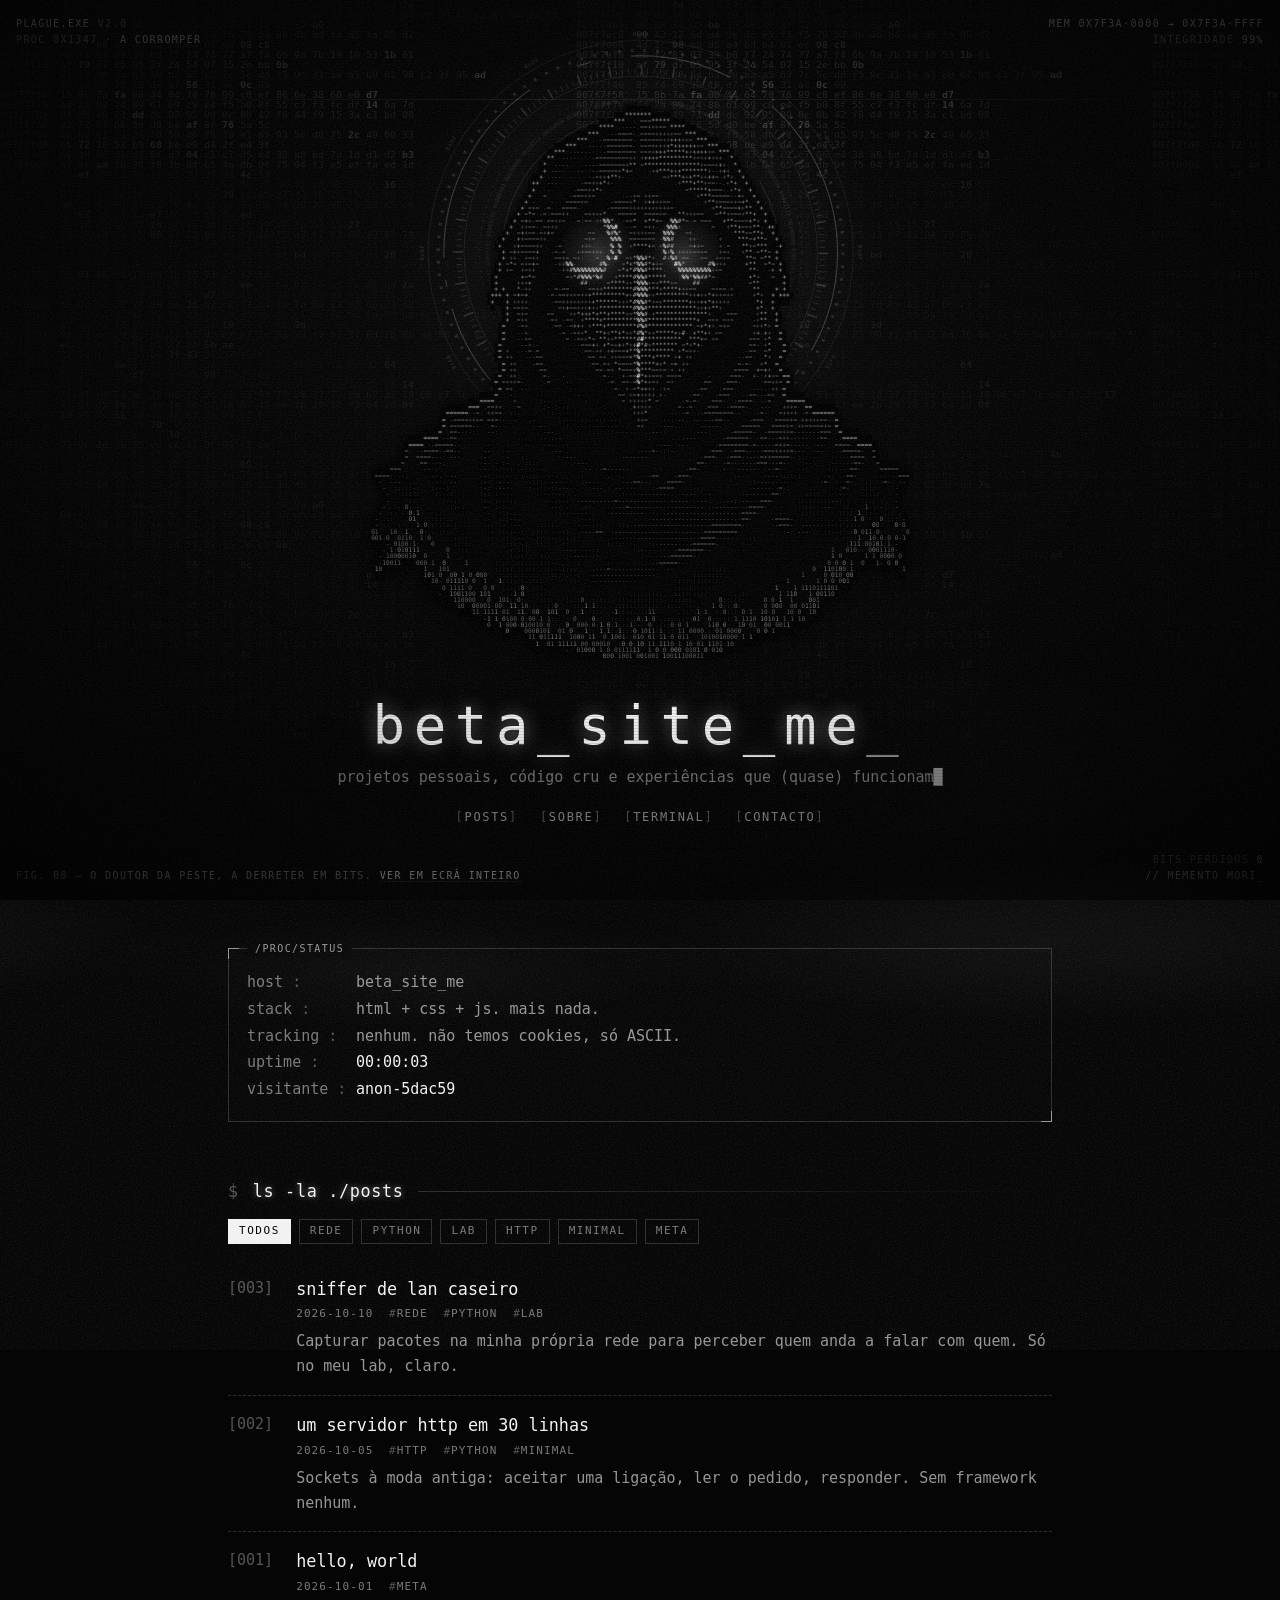
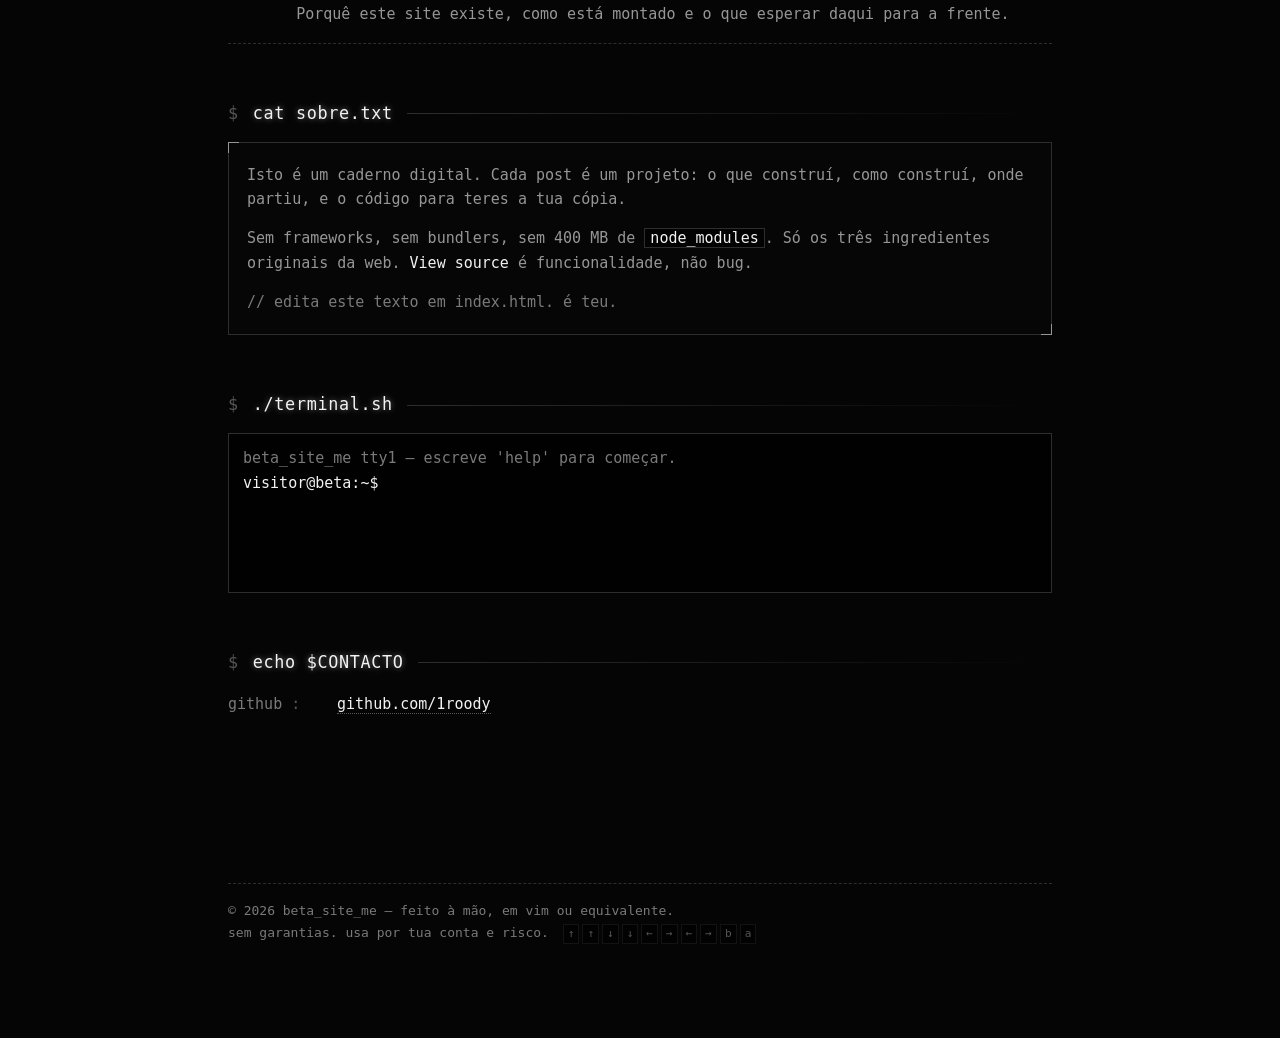
==== index.html @ 878dafca "add: test contents" ====
<!DOCTYPE html>
<html lang="pt">
<head>
  <meta charset="utf-8">
  <meta name="viewport" content="width=device-width, initial-scale=1">
  <title>beta_site_me :: projetos &amp; tramoias</title>
  <meta name="description" content="Blog pessoal de projetos, experiências e código cru.">
  <meta name="color-scheme" content="dark">
  <meta name="theme-color" content="#050505">
  <link rel="stylesheet" href="css/style.css">
</head>
<body>
  <a class="skip" href="#conteudo">saltar para o conteúdo</a>

  <div class="bg" aria-hidden="true">
    <div class="scan"><div class="hex"></div></div>
    <div class="fog"></div>
    <div class="ash">
<!-- plague:cinzas-fundo -->
<i style="--l:95.4vw;--s:8.7px;--o:0.46;--dx:5.7vw;--t:44.0s;--dl:-42.5s">.</i><i style="--l:74.7vw;--s:6.1px;--o:0.34;--dx:11.8vw;--t:29.5s;--dl:-12.6s">˙</i><i style="--l:5.8vw;--s:6.1px;--o:0.50;--dx:5.9vw;--t:35.2s;--dl:-23.5s">˙</i><i style="--l:51.2vw;--s:7.1px;--o:0.38;--dx:9.6vw;--t:30.7s;--dl:-13.2s">0</i><i style="--l:16.8vw;--s:6.2px;--o:0.52;--dx:1.6vw;--t:29.7s;--dl:-10.4s">1</i><i style="--l:0.8vw;--s:6.2px;--o:0.46;--dx:3.9vw;--t:20.1s;--dl:-29.6s">˙</i><i style="--l:77.5vw;--s:7.6px;--o:0.49;--dx:10.8vw;--t:19.7s;--dl:-36.9s">·</i><i style="--l:52.8vw;--s:7.0px;--o:0.21;--dx:-1.7vw;--t:42.8s;--dl:-4.1s">·</i><i style="--l:80.5vw;--s:6.4px;--o:0.40;--dx:6.3vw;--t:31.0s;--dl:-12.9s">.</i><i style="--l:54.6vw;--s:8.0px;--o:0.40;--dx:2.8vw;--t:35.6s;--dl:-31.6s">.</i><i style="--l:43.0vw;--s:5.4px;--o:0.38;--dx:4.6vw;--t:30.1s;--dl:-23.8s">.</i><i style="--l:40.8vw;--s:5.2px;--o:0.53;--dx:11.3vw;--t:36.4s;--dl:-9.8s">0</i><i style="--l:77.1vw;--s:6.1px;--o:0.32;--dx:9.5vw;--t:30.4s;--dl:-6.4s">.</i><i style="--l:44.1vw;--s:7.0px;--o:0.27;--dx:-8.1vw;--t:21.0s;--dl:-40.0s">·</i><i style="--l:65.6vw;--s:8.7px;--o:0.38;--dx:-2.8vw;--t:31.6s;--dl:-4.3s">1</i><i style="--l:79.3vw;--s:6.3px;--o:0.47;--dx:11.2vw;--t:41.3s;--dl:-3.4s">·</i><i style="--l:83.2vw;--s:6.3px;--o:0.34;--dx:-6.3vw;--t:33.1s;--dl:-24.8s">˙</i><i style="--l:81.5vw;--s:7.5px;--o:0.21;--dx:6.0vw;--t:33.0s;--dl:-3.9s">0</i><i style="--l:12.5vw;--s:5.0px;--o:0.40;--dx:-6.6vw;--t:21.5s;--dl:-35.8s">1</i><i style="--l:90.7vw;--s:8.4px;--o:0.42;--dx:9.8vw;--t:44.9s;--dl:-31.2s">0</i><i style="--l:95.9vw;--s:7.7px;--o:0.34;--dx:9.6vw;--t:19.9s;--dl:-39.4s">·</i><i style="--l:80.8vw;--s:8.9px;--o:0.22;--dx:-8.3vw;--t:40.9s;--dl:-30.6s">·</i><i style="--l:24.4vw;--s:8.5px;--o:0.31;--dx:11.8vw;--t:32.6s;--dl:-42.9s">˙</i><i style="--l:34.1vw;--s:7.4px;--o:0.31;--dx:11.7vw;--t:18.0s;--dl:-22.2s">0</i><i style="--l:8.1vw;--s:7.8px;--o:0.34;--dx:10.7vw;--t:39.4s;--dl:-12.9s">·</i><i style="--l:87.3vw;--s:6.8px;--o:0.25;--dx:-10.0vw;--t:40.1s;--dl:-36.4s">·</i><i style="--l:84.5vw;--s:7.9px;--o:0.51;--dx:-1.1vw;--t:28.9s;--dl:-43.0s">.</i><i style="--l:42.4vw;--s:6.9px;--o:0.54;--dx:-9.6vw;--t:33.3s;--dl:-27.4s">0</i><i style="--l:27.3vw;--s:8.7px;--o:0.42;--dx:10.3vw;--t:26.9s;--dl:-12.4s">.</i><i style="--l:47.9vw;--s:6.7px;--o:0.40;--dx:7.1vw;--t:38.7s;--dl:-9.6s">·</i><i style="--l:10.1vw;--s:8.7px;--o:0.18;--dx:-0.2vw;--t:44.5s;--dl:-41.3s">1</i><i style="--l:35.6vw;--s:6.4px;--o:0.25;--dx:2.9vw;--t:32.1s;--dl:-22.4s">·</i><i style="--l:58.6vw;--s:5.6px;--o:0.29;--dx:-9.7vw;--t:21.3s;--dl:-32.0s">·</i><i style="--l:100.0vw;--s:7.3px;--o:0.16;--dx:-8.3vw;--t:34.0s;--dl:-8.1s">.</i><i style="--l:39.6vw;--s:7.8px;--o:0.25;--dx:-3.1vw;--t:43.2s;--dl:-20.9s">·</i><i style="--l:9.0vw;--s:6.2px;--o:0.25;--dx:-3.0vw;--t:36.3s;--dl:-41.5s">·</i><i style="--l:85.6vw;--s:6.2px;--o:0.22;--dx:0.4vw;--t:35.4s;--dl:-38.4s">·</i><i style="--l:79.4vw;--s:5.4px;--o:0.33;--dx:1.6vw;--t:26.0s;--dl:-21.8s">.</i><i style="--l:20.4vw;--s:6.5px;--o:0.32;--dx:-6.1vw;--t:41.8s;--dl:-22.9s">1</i><i style="--l:82.5vw;--s:6.3px;--o:0.41;--dx:-10.7vw;--t:30.4s;--dl:-28.1s">1</i><i style="--l:82.0vw;--s:8.2px;--o:0.39;--dx:-10.4vw;--t:22.5s;--dl:-11.2s">.</i><i style="--l:35.2vw;--s:6.4px;--o:0.38;--dx:7.2vw;--t:35.3s;--dl:-40.4s">.</i><i style="--l:20.9vw;--s:5.9px;--o:0.16;--dx:-8.3vw;--t:44.2s;--dl:-9.5s">˙</i><i style="--l:38.6vw;--s:7.8px;--o:0.54;--dx:-7.2vw;--t:19.6s;--dl:-44.2s">0</i><i style="--l:13.3vw;--s:5.9px;--o:0.28;--dx:11.1vw;--t:33.8s;--dl:-39.8s">0</i><i style="--l:82.9vw;--s:7.8px;--o:0.32;--dx:-6.3vw;--t:27.8s;--dl:-44.3s">·</i><i style="--l:84.2vw;--s:5.6px;--o:0.33;--dx:7.0vw;--t:38.5s;--dl:-7.4s">.</i><i style="--l:83.0vw;--s:6.7px;--o:0.53;--dx:-10.8vw;--t:33.8s;--dl:-10.9s">1</i><i style="--l:74.6vw;--s:7.7px;--o:0.25;--dx:0.4vw;--t:39.2s;--dl:-9.5s">1</i><i style="--l:1.2vw;--s:5.1px;--o:0.38;--dx:11.8vw;--t:36.5s;--dl:-4.8s">·</i><i style="--l:55.3vw;--s:7.3px;--o:0.25;--dx:1.1vw;--t:19.2s;--dl:-20.8s">·</i><i style="--l:78.6vw;--s:8.2px;--o:0.46;--dx:9.0vw;--t:43.3s;--dl:-42.8s">.</i><i style="--l:53.9vw;--s:6.7px;--o:0.54;--dx:-7.0vw;--t:44.3s;--dl:-43.3s">1</i><i style="--l:21.6vw;--s:8.0px;--o:0.19;--dx:-4.3vw;--t:41.0s;--dl:-42.7s">.</i><i style="--l:46.3vw;--s:7.2px;--o:0.26;--dx:3.4vw;--t:22.0s;--dl:-26.4s">.</i><i style="--l:80.1vw;--s:8.2px;--o:0.30;--dx:7.9vw;--t:33.9s;--dl:-43.4s">1</i><i style="--l:20.7vw;--s:6.9px;--o:0.45;--dx:7.8vw;--t:41.9s;--dl:-14.3s">·</i><i style="--l:37.1vw;--s:7.7px;--o:0.20;--dx:-7.2vw;--t:35.5s;--dl:-33.4s">˙</i><i style="--l:97.6vw;--s:7.6px;--o:0.47;--dx:3.0vw;--t:21.7s;--dl:-23.5s">.</i><i style="--l:18.2vw;--s:6.5px;--o:0.51;--dx:2.5vw;--t:31.5s;--dl:-4.1s">·</i><i style="--l:69.3vw;--s:7.7px;--o:0.17;--dx:2.1vw;--t:35.9s;--dl:-42.6s">·</i><i style="--l:97.0vw;--s:6.1px;--o:0.54;--dx:6.9vw;--t:32.6s;--dl:-26.7s">.</i><i style="--l:61.0vw;--s:8.2px;--o:0.40;--dx:-3.5vw;--t:31.7s;--dl:-32.9s">.</i><i style="--l:86.5vw;--s:8.3px;--o:0.38;--dx:1.5vw;--t:31.2s;--dl:-35.6s">1</i><i style="--l:22.8vw;--s:7.5px;--o:0.27;--dx:-2.8vw;--t:38.1s;--dl:-17.5s">·</i><i style="--l:67.4vw;--s:6.2px;--o:0.18;--dx:-1.5vw;--t:38.9s;--dl:-10.2s">0</i><i style="--l:47.8vw;--s:5.4px;--o:0.52;--dx:-10.5vw;--t:36.4s;--dl:-32.4s">·</i><i style="--l:31.8vw;--s:5.0px;--o:0.25;--dx:4.6vw;--t:25.3s;--dl:-4.0s">·</i><i style="--l:74.5vw;--s:5.0px;--o:0.36;--dx:2.6vw;--t:28.9s;--dl:-1.8s">˙</i><i style="--l:11.9vw;--s:5.4px;--o:0.19;--dx:-10.9vw;--t:37.6s;--dl:-26.6s">·</i><i style="--l:4.5vw;--s:5.6px;--o:0.42;--dx:-3.8vw;--t:24.9s;--dl:-11.5s">.</i><i style="--l:83.9vw;--s:8.9px;--o:0.39;--dx:-1.0vw;--t:33.6s;--dl:-28.6s">˙</i><i style="--l:26.9vw;--s:6.0px;--o:0.26;--dx:1.7vw;--t:32.8s;--dl:-27.7s">.</i><i style="--l:0.9vw;--s:5.6px;--o:0.26;--dx:0.2vw;--t:32.4s;--dl:-1.2s">.</i><i style="--l:4.5vw;--s:5.8px;--o:0.30;--dx:2.2vw;--t:38.5s;--dl:-34.9s">·</i><i style="--l:46.3vw;--s:5.1px;--o:0.44;--dx:-4.3vw;--t:29.7s;--dl:-30.7s">.</i><i style="--l:86.0vw;--s:5.5px;--o:0.27;--dx:10.6vw;--t:38.1s;--dl:-9.4s">·</i><i style="--l:93.6vw;--s:5.2px;--o:0.22;--dx:4.2vw;--t:43.0s;--dl:-29.5s">.</i><i style="--l:51.7vw;--s:5.6px;--o:0.52;--dx:-5.7vw;--t:24.9s;--dl:-24.1s">˙</i><i style="--l:38.8vw;--s:5.7px;--o:0.47;--dx:-0.3vw;--t:39.5s;--dl:-41.6s">˙</i>
<!-- /plague:cinzas-fundo -->
    </div>
  </div>

  <header class="hero">
    <div class="hud" aria-hidden="true">
      <p class="tl">plague.exe <span class="dim">v2.0</span><br><span class="dim">proc 0x1347 ·</span> <span class="blink">a corromper</span></p>
      <p class="tr">mem 0x7f3a·0000 → 0x7f3a·ffff<br><span class="dim">integridade</span> <span class="integ"></span></p>
      <p class="br"><span class="dim">bits perdidos</span> <span class="leak"></span><br>// memento mori<span class="cursor">_</span></p>
    </div>

    <figure class="hero-fig">
<!-- plague:figura (gerado: python3 tools/embed_plague.py) -->
<div class="plague" style="--cols:150;--rows:89;--drip-rows:24;--hx:75.3;--hy:23.6" role="img" aria-label="Doutor da peste em ASCII, a derreter em bits pela borda de baixo do corpo">
<div class="halo" aria-hidden="true"></div>
<svg class="ring ring-a" viewBox="-100 -100 200 200" aria-hidden="true">
  <circle r="95" class="hair"/>
  <circle r="81.25" class="ticks" stroke-dasharray="0.3 2.5362"/>
  <circle r="81.75" class="ticks-big" stroke-dasharray="0.7 13.5681"/>
  <circle r="79" class="hair"/>
  <g class="lab"><text x="0" y="-97" transform="rotate(0)" text-anchor="middle">0x00</text><text x="0" y="-97" transform="rotate(30)" text-anchor="middle">0x15</text><text x="0" y="-97" transform="rotate(60)" text-anchor="middle">0x2A</text><text x="0" y="-97" transform="rotate(90)" text-anchor="middle">0x3F</text><text x="0" y="-97" transform="rotate(120)" text-anchor="middle">0x55</text><text x="0" y="-97" transform="rotate(150)" text-anchor="middle">0x6A</text><text x="0" y="-97" transform="rotate(180)" text-anchor="middle">0x7F</text><text x="0" y="-97" transform="rotate(210)" text-anchor="middle">0x94</text><text x="0" y="-97" transform="rotate(240)" text-anchor="middle">0xAA</text><text x="0" y="-97" transform="rotate(270)" text-anchor="middle">0xBF</text><text x="0" y="-97" transform="rotate(300)" text-anchor="middle">0xD4</text><text x="0" y="-97" transform="rotate(330)" text-anchor="middle">0xE9</text></g>
</svg>
<svg class="ring ring-b" viewBox="-100 -100 200 200" aria-hidden="true">
  <defs><path id="rp" d="M 0 -67.5 a 67.5 67.5 0 1 1 0 135.0 a 67.5 67.5 0 1 1 0 -135.0"/></defs>
  <text class="bin"><textPath href="#rp" textLength="424.12" lengthAdjust="spacingAndGlyphs">01001101 01000101 01001101 01000101 01001110 01010100 01001111 00100000 01001101 01001111 01010010 01001001 00100000 10110111 00100000 01000010 01000101 01010100 01000001 01011111 01010011 01001001 01010100 01000101 01011111 01001101 01000101 00100000 10110111 00100000 01001101 01000101 010011</textPath></text>
  <circle r="72" class="dash"/>
</svg>
<svg class="ring ring-c" viewBox="-100 -100 200 200" aria-hidden="true">
  <circle r="88" class="arc arc-1"/>
  <circle r="90.5" class="arc arc-2"/>
  <circle r="62" class="arc arc-3"/>
</svg>
<svg class="shade" viewBox="0 0 150 89" preserveAspectRatio="none" aria-hidden="true">
  <defs><filter id="soft" x="-10%" y="-10%" width="120%" height="120%"><feGaussianBlur stdDeviation="2.2 1.3"/></filter></defs>
  <path d="M71 0h7v1h-7zM68 1h15v1h-15zM64 2h23v1h-23zM61 3h29v1h-29zM58 4h35v1h-35zM55 5h41v1h-41zM52 6h47v1h-47zM50 7h50v1h-50zM49 8h52v1h-52zM48 9h54v1h-54zM48 10h55v1h-55zM46 11h58v1h-58zM45 12h60v1h-60zM45 13h61v1h-61zM44 14h63v1h-63zM43 15h65v1h-65zM42 16h67v1h-67zM41 17h69v1h-69zM40 18h71v1h-71zM39 19h73v1h-73zM38 20h74v1h-74zM37 21h76v1h-76zM36 22h78v1h-78zM37 23h76v1h-76zM37 24h76v1h-76zM36 25h78v1h-78zM36 26h78v1h-78zM35 27h80v1h-80zM35 28h80v1h-80zM35 29h80v1h-80zM34 30h82v1h-82zM34 31h81v1h-81zM35 32h1v1h-1zM38 32h74v1h-74zM38 33h75v1h-75zM38 34h75v1h-75zM37 35h76v1h-76zM37 36h77v1h-77zM37 37h77v1h-77zM36 38h79v1h-79zM36 39h79v1h-79zM36 40h78v1h-78zM37 41h76v1h-76zM37 42h78v1h-78zM36 43h80v1h-80zM35 44h81v1h-81zM36 45h79v1h-79zM32 46h87v1h-87zM29 47h92v1h-92zM23 48h104v1h-104zM22 49h106v1h-106zM21 50h108v1h-108zM21 51h108v1h-108zM17 52h116v1h-116zM13 53h124v1h-124zM12 54h126v1h-126zM11 55h128v1h-128zM11 56h128v1h-128zM8 57h136v1h-136zM4 58h143v1h-143zM3 59h145v1h-145zM4 60h143v1h-143zM5 61h141v1h-141zM6 62h139v1h-139zM6 63h139v1h-139zM5 64h140v1h-140zM4 65h142v1h-142zM3 66h144v1h-144zM3 67h144v1h-144zM2 68h146v1h-146zM2 69h146v1h-146zM3 70h144v1h-144zM5 71h140v1h-140zM4 72h142v1h-142zM4 73h142v1h-142zM3 74h8v1h-8zM15 74h120v1h-120zM137 74h10v1h-10zM4 75h3v1h-3zM16 75h117v1h-117zM143 75h3v1h-3zM17 76h115v1h-115zM18 77h113v1h-113zM19 78h109v1h-109zM20 79h107v1h-107zM23 80h101v1h-101zM26 81h98v1h-98zM29 82h94v1h-94zM32 83h88v1h-88zM34 84h82v1h-82zM38 85h2v1h-2zM44 85h68v1h-68zM45 86h62v1h-62zM46 87h56v1h-56zM55 88h42v1h-42z" filter="url(#soft)" opacity="0.9"/>
  <path d="M71 0h7v1h-7zM68 1h15v1h-15zM64 2h23v1h-23zM61 3h29v1h-29zM58 4h35v1h-35zM55 5h41v1h-41zM52 6h47v1h-47zM50 7h50v1h-50zM49 8h52v1h-52zM48 9h54v1h-54zM48 10h55v1h-55zM46 11h58v1h-58zM45 12h60v1h-60zM45 13h61v1h-61zM44 14h63v1h-63zM43 15h65v1h-65zM42 16h67v1h-67zM41 17h69v1h-69zM40 18h71v1h-71zM39 19h73v1h-73zM38 20h74v1h-74zM37 21h76v1h-76zM36 22h78v1h-78zM37 23h76v1h-76zM37 24h76v1h-76zM36 25h78v1h-78zM36 26h78v1h-78zM35 27h80v1h-80zM35 28h80v1h-80zM35 29h80v1h-80zM34 30h82v1h-82zM34 31h81v1h-81zM35 32h1v1h-1zM38 32h74v1h-74zM38 33h75v1h-75zM38 34h75v1h-75zM37 35h76v1h-76zM37 36h77v1h-77zM37 37h77v1h-77zM36 38h79v1h-79zM36 39h79v1h-79zM36 40h78v1h-78zM37 41h76v1h-76zM37 42h78v1h-78zM36 43h80v1h-80zM35 44h81v1h-81zM36 45h79v1h-79zM32 46h87v1h-87zM29 47h92v1h-92zM23 48h104v1h-104zM22 49h106v1h-106zM21 50h108v1h-108zM21 51h108v1h-108zM17 52h116v1h-116zM13 53h124v1h-124zM12 54h126v1h-126zM11 55h128v1h-128zM11 56h128v1h-128zM8 57h136v1h-136zM4 58h143v1h-143zM3 59h145v1h-145zM4 60h143v1h-143zM5 61h141v1h-141zM6 62h139v1h-139zM6 63h139v1h-139zM5 64h140v1h-140zM4 65h142v1h-142zM3 66h144v1h-144zM3 67h144v1h-144zM2 68h146v1h-146zM2 69h146v1h-146zM3 70h144v1h-144zM5 71h140v1h-140zM4 72h142v1h-142zM4 73h142v1h-142zM3 74h8v1h-8zM15 74h120v1h-120zM137 74h10v1h-10zM4 75h3v1h-3zM16 75h117v1h-117zM143 75h3v1h-3zM17 76h115v1h-115zM18 77h113v1h-113zM19 78h109v1h-109zM20 79h107v1h-107zM23 80h101v1h-101zM26 81h98v1h-98zM29 82h94v1h-94zM32 83h88v1h-88zM34 84h82v1h-82zM38 85h2v1h-2zM44 85h68v1h-68zM45 86h62v1h-62zM46 87h56v1h-56zM55 88h42v1h-42z"/>
</svg>
<pre class="art" aria-hidden="true">

                                                                       <span class="rim">*******</span>
                                                                    <span class="rim">***</span><span class="l0">░░</span><span class="l1">:</span><span class="l0">░</span><span class="l2">===</span><span class="rim">*****</span>
                                                                <span class="rim">****</span><span class="l0">░</span><span class="l1">.-</span><span class="l2">---</span><span class="l1">.</span><span class="l2">==+++==</span><span class="l0">░</span><span class="rim">****</span>
                                                             <span class="rim">***</span><span class="l0">░░</span><span class="l1">-</span><span class="l2">--====-</span><span class="l1">.</span><span class="l2">====+++++==</span><span class="l0">░</span><span class="rim">***</span>
                                                          <span class="rim">***</span><span class="l0">░</span><span class="l1">:-</span><span class="l2">-========-</span><span class="l0">░</span><span class="l2">======++</span><span class="l3">+++</span><span class="l2">++=</span><span class="l0">░</span><span class="rim">***</span>
                                                       <span class="rim">***</span><span class="l0">░</span><span class="l1">:-</span><span class="l2">-----=======-</span><span class="l0">░</span><span class="l2">====+++</span><span class="l3">+*++++++</span><span class="l2">+=</span><span class="l0">░</span><span class="rim">***</span>
                                                    <span class="rim">***</span><span class="l1">:-</span><span class="l2">-----</span><span class="l1">-:-</span><span class="l2">-========</span><span class="l0">░</span><span class="l2">===+</span><span class="l3">+++*****+</span><span class="l2">+</span><span class="l3">++++</span><span class="l2">+=</span><span class="l1">-</span><span class="rim">***</span>
                                                  <span class="rim">**</span><span class="l0">░</span><span class="l1">-</span><span class="l2">----</span><span class="l1">--</span><span class="l0">░</span><span class="l1">-</span><span class="l2">-=========++</span><span class="l0">░</span><span class="l2">+</span><span class="l3">++++*********</span><span class="l2">+=++</span><span class="l3">+</span><span class="l2">+++</span><span class="l1">.</span><span class="l0">░</span><span class="rim">*</span>
                                                 <span class="rim">*</span><span class="l0">░░</span><span class="l2">----</span><span class="l0">░░░</span><span class="l1">-</span><span class="l2">----=======+</span><span class="l3">**</span><span class="l0">░</span><span class="l2">=</span><span class="l3">***************</span><span class="l2">+===+</span><span class="l3">+</span><span class="l2">+</span><span class="l0">░░</span><span class="rim">*</span>
                                                 <span class="rim">+</span><span class="l0">░</span><span class="l2">----</span><span class="l0">░░</span><span class="l1">-</span><span class="l2">--</span><span class="l1">-:</span><span class="l2">--=====+</span><span class="l3">*+</span><span class="l2">=</span><span class="l0">░░░░</span><span class="l2">-+</span><span class="l3">+***+</span><span class="l2">+</span><span class="l3">+*******</span><span class="l2">+--+</span><span class="l3">+</span><span class="l2">+</span><span class="l1">.</span><span class="l0">░</span><span class="rim">+</span>
                                                <span class="rim">+</span><span class="l0">░</span><span class="l1">:</span><span class="l2">---</span><span class="l0">░░</span><span class="l2">-</span><span class="l1">-</span><span class="l0">░░</span><span class="l1">-</span><span class="l2">--=++</span><span class="l3">+**</span><span class="l2">+-</span><span class="l0">░░░░░░░░░░</span><span class="l2">=+</span><span class="l3">***+</span><span class="l2">+</span><span class="l3">+**</span><span class="l2">++</span><span class="l3">++</span><span class="l2">=</span><span class="l1">-</span><span class="l2">+</span><span class="l3">*</span><span class="l2">+</span><span class="l1">.</span><span class="l0">░</span><span class="rim">+</span>
                                              <span class="rim">++</span><span class="l0">░░</span><span class="l2">---</span><span class="l0">░░░░░░</span><span class="l2">-==++</span><span class="l3">+*</span><span class="l2">+-</span><span class="l0">░░░░░░░░░░░░░░░░</span><span class="l1">:</span><span class="l2">+</span><span class="l3">***+**</span><span class="l2">+==--</span><span class="l1">.</span><span class="l2">+</span><span class="l3">*+</span><span class="l0">░░</span><span class="rim">+</span>
                                              <span class="rim">+</span><span class="l0">░░</span><span class="l1">-</span><span class="l2">-</span><span class="l1">-</span><span class="l0">░░░░░</span><span class="l1">-</span><span class="l2">===++</span><span class="l3">*</span><span class="l2">+</span><span class="l0">░░░░░░░░░░░░░░░░░░░░░░</span><span class="l2">=</span><span class="l3">*****+</span><span class="l2">===-</span><span class="l1">.</span><span class="l2">+</span><span class="l3">*+</span><span class="l0">░░</span><span class="rim">+</span>
                                             <span class="rim">+</span><span class="l0">░░░</span><span class="l2">=</span><span class="l0">░░░░░░</span><span class="l2">-===++=</span><span class="l0">░░░░░░░</span><span class="l1">:</span><span class="l2">--+=</span><span class="l0">░</span><span class="l2">++==</span><span class="l1">:</span><span class="l0">░░░░░░░░░</span><span class="l2">+</span><span class="l3">***</span><span class="l2">=====--</span><span class="l3">+</span><span class="l2">+</span><span class="l0">░░</span><span class="rim">+</span>
                                            <span class="rim">+</span><span class="l0">░</span><span class="l2">-</span><span class="l0">░░░░</span><span class="l2">-</span><span class="l1">-</span><span class="l0">░░</span><span class="l2">====+=</span><span class="l0">░░░░░░</span><span class="l2">-====+</span><span class="l3">*</span><span class="l2">-</span><span class="l0">░</span><span class="l2">+</span><span class="l3">++</span><span class="l2">++==</span><span class="l1">.</span><span class="l0">░░░░░░░░</span><span class="l2">+</span><span class="l3">**</span><span class="l2">+===++=</span><span class="l3">+*</span><span class="l1">.</span><span class="l0">░</span><span class="rim">+</span>
                                           <span class="rim">+</span><span class="l0">░</span><span class="l2">=+=</span><span class="l0">░</span><span class="l1">-</span><span class="l2">=</span><span class="l1">-.-</span><span class="l2">====-</span><span class="l0">░░░░░░░</span><span class="l2">-=====+++++++++++=</span><span class="l1">:</span><span class="l0">░░░░░░░░</span><span class="l1">.</span><span class="l2">+</span><span class="l3">**</span><span class="l2">====</span><span class="l3">+</span><span class="l2">+</span><span class="l3">**</span><span class="l1">.</span><span class="l0">░</span><span class="rim">+</span>
                                          <span class="rim">+</span><span class="l0">░</span><span class="l2">=</span><span class="l3">*</span><span class="l2">=</span><span class="l1">-</span><span class="l2">-=</span><span class="l1">:</span><span class="l2">===++</span><span class="l1">.</span><span class="l0">░░░</span><span class="l2">=++++</span><span class="l3">*</span><span class="l0">░░</span><span class="l2">-=====</span><span class="l0">░░</span><span class="l2">====+=</span><span class="l1">-</span><span class="l0">░</span><span class="l1">:</span><span class="l3">**</span><span class="l2">+++==</span><span class="l0">░░░</span><span class="l2">=</span><span class="l3">**</span><span class="l2">+===+</span><span class="l3">**+</span><span class="l0">░░</span><span class="rim">+</span>
                                         <span class="rim">+</span><span class="l0">░</span><span class="l2">=</span><span class="l3">+</span><span class="l2">+-==</span><span class="l1">:</span><span class="l2">==++=</span><span class="l0">░░</span><span class="l1">.</span><span class="l2">=</span><span class="l1">:</span><span class="l2">==-++</span><span class="l4">%%</span><span class="l3">*</span><span class="l0">░░</span><span class="l2">-=+</span><span class="l3">*</span><span class="l1">:</span><span class="l0">░</span><span class="l3">+**+</span><span class="l2">=</span><span class="l0">░</span><span class="l1">.</span><span class="l4">%%</span><span class="l3">#*</span><span class="l2">=-=</span><span class="l0">░</span><span class="l2">===</span><span class="l0">░░░</span><span class="l3">+**</span><span class="l2">====</span><span class="l3">+*</span><span class="l2">+</span><span class="l0">░</span><span class="rim">+</span>
                                        <span class="rim">+</span><span class="l0">░░</span><span class="l2">++==-</span><span class="l1">:</span><span class="l2">=+++</span><span class="l0">░░░░░░░░░░░</span><span class="l1">.</span><span class="l3">*</span><span class="l4">%%#</span><span class="l0">░░</span><span class="l2">--=</span><span class="l0">░░</span><span class="l2">=++-</span><span class="l0">░</span><span class="l1">:</span><span class="l4">%%%</span><span class="l2">+</span><span class="l0">░░░░░░░░</span><span class="l2">=</span><span class="l0">░░░</span><span class="l2">+</span><span class="l3">**+</span><span class="l2">==+</span><span class="l3">**</span><span class="l2">-</span><span class="l0">░</span><span class="rim">++</span>
                                       <span class="rim">+</span><span class="l0">░░</span><span class="l2">=</span><span class="l3">+</span><span class="l2">+==-=+</span><span class="l3">+</span><span class="l2">=</span><span class="l0">░░░░░░░░░</span><span class="l2">==</span><span class="l0">░░░</span><span class="l4">%</span><span class="l3">#</span><span class="l4">%</span><span class="l3">*</span><span class="l0">░░</span><span class="l2">=++++==</span><span class="l0">░░</span><span class="l4">%%%</span><span class="l1">:</span><span class="l0">░░</span><span class="l2">=+</span><span class="l1">.</span><span class="l0">░░░░░</span><span class="l1">:</span><span class="l2">-</span><span class="l0">░░</span><span class="l1">:</span><span class="l3">***</span><span class="l2">==</span><span class="l3">**+</span><span class="l0">░░</span><span class="rim">+</span>
                                      <span class="rim">+</span><span class="l0">░░</span><span class="l1">:</span><span class="l3">+</span><span class="l2">+====++</span><span class="l1">.</span><span class="l0">░░</span><span class="l1">-:</span><span class="l0">░░░░░</span><span class="l2">=+=</span><span class="l0">░░░░</span><span class="l4">%%%</span><span class="l0">░░</span><span class="l2">=======</span><span class="l0">░</span><span class="l2">-</span><span class="l4">%%</span><span class="l3">#</span><span class="l0">░░░░</span><span class="l2">++-</span><span class="l0">░░░░░</span><span class="l2">+</span><span class="l0">░░░░</span><span class="l3">***</span><span class="l2">=</span><span class="l3">+**</span><span class="l2">=</span><span class="l0">░░</span><span class="rim">+</span>
                                     <span class="rim">+</span><span class="l1">.</span><span class="l0">░░</span><span class="l2">+</span><span class="l3">+</span><span class="l2">====++</span><span class="l0">░░░</span><span class="l2">-=</span><span class="l1">-</span><span class="l0">░░░░</span><span class="l2">+++</span><span class="l1">:</span><span class="l0">░░</span><span class="l1">.</span><span class="l0">░</span><span class="l4">%</span><span class="l1">.</span><span class="l4">%</span><span class="l0">░░</span><span class="l2">+</span><span class="l3">****+</span><span class="l2">=</span><span class="l0">░</span><span class="l2">+</span><span class="l4">%</span><span class="l3">##</span><span class="l0">░░░░</span><span class="l2">=</span><span class="l3">+</span><span class="l2">+=</span><span class="l0">░░░░</span><span class="l2">+</span><span class="l1">:</span><span class="l2">=</span><span class="l0">░░░</span><span class="l3">**</span><span class="l2">+=</span><span class="l3">***</span><span class="l0">░░</span><span class="l2">-</span><span class="rim">+</span>
                                      <span class="rim">+</span><span class="l0">░</span><span class="l2">=</span><span class="l3">+</span><span class="l2">+====</span><span class="l3">+</span><span class="l0">░░░</span><span class="l2">-=-=</span><span class="l0">░░░</span><span class="l2">++==+=+</span><span class="l1">-:</span><span class="l4">%</span><span class="l1">-</span><span class="l4">%</span><span class="l0">░░</span><span class="l1">.</span><span class="l0">░░░░</span><span class="l1">..</span><span class="l0">░</span><span class="l1">.</span><span class="l4">%</span><span class="l2">+</span><span class="l4">%</span><span class="l0">░</span><span class="l2">+=++==+=</span><span class="l0">░░░</span><span class="l2">+=+</span><span class="l1">.</span><span class="l0">░░</span><span class="l2">+</span><span class="l3">**</span><span class="l2">-=</span><span class="l3">**</span><span class="l2">=</span><span class="l0">░</span><span class="rim">+</span>
                                      <span class="rim">+</span><span class="l0">░</span><span class="l2">++-</span><span class="l0">░</span><span class="l2">+=++</span><span class="l0">░░░░</span><span class="l2">==+=</span><span class="l0">░</span><span class="l2">=+</span><span class="l1">:</span><span class="l0">░░</span><span class="l1">.</span><span class="l2">=</span><span class="l1">:.</span><span class="l4">%</span><span class="l2">+</span><span class="l4">#</span><span class="l0">░░</span><span class="l2">=+</span><span class="l3">*</span><span class="l4">%%</span><span class="l3">#*</span><span class="l2">+</span><span class="l1">.</span><span class="l0">░</span><span class="l3">#</span><span class="l2">+</span><span class="l4">%</span><span class="l3">#</span><span class="l0">░</span><span class="l2">==</span><span class="l0">░░░</span><span class="l2">==</span><span class="l0">░░</span><span class="l2">+=+=</span><span class="l0">░░░░</span><span class="l3">**</span><span class="l2">=</span><span class="l0">░</span><span class="l2">=</span><span class="l3">**</span><span class="l0">░</span><span class="rim">+</span>
                                     <span class="rim">+</span><span class="l0">░</span><span class="l2">=</span><span class="l3">*</span><span class="l2">=</span><span class="l0">░</span><span class="l2">=+=</span><span class="l3">+</span><span class="l2">=</span><span class="l0">░░░░</span><span class="l2">-++</span><span class="l4">%%</span><span class="l2">-</span><span class="l0">░░░░░</span><span class="l1">.</span><span class="l3">#</span><span class="l4">%</span><span class="l2">-</span><span class="l0">░░░</span><span class="l2">=</span><span class="l3">*+*</span><span class="l4">%%</span><span class="l3">#*+</span><span class="l2">+=</span><span class="l0">░░░</span><span class="l4">#%</span><span class="l3">*</span><span class="l0">░░░░░░</span><span class="l3">#</span><span class="l4">%</span><span class="l2">+++</span><span class="l0">░░░░░</span><span class="l3">+**</span><span class="l0">░░</span><span class="l2">=</span><span class="l3">*</span><span class="l2">=</span><span class="l0">░</span><span class="rim">+</span>
                                     <span class="rim">+</span><span class="l0">░</span><span class="l2">+=</span><span class="l0">░░</span><span class="l2">+=++</span><span class="l0">░░░░░░</span><span class="l2">-++</span><span class="l3">#</span><span class="l4">%%%%%%%%</span><span class="l3">#</span><span class="l0">░░░</span><span class="l2">=</span><span class="l3">*+*#</span><span class="l4">%%</span><span class="l3">#****</span><span class="l1">:</span><span class="l0">░░</span><span class="l1">:</span><span class="l4">%%%%%%%%%</span><span class="l2">++=</span><span class="l0">░░░░░░</span><span class="l1">.</span><span class="l3">**</span><span class="l2">-</span><span class="l0">░░</span><span class="l2">-</span><span class="l3">+</span><span class="l0">░</span><span class="rim">+</span>
                                    <span class="rim">+</span><span class="l0">░░</span><span class="l1">-</span><span class="l0">░░</span><span class="l1">:</span><span class="l3">+</span><span class="l2">=</span><span class="l3">*</span><span class="l2">=</span><span class="l0">░░░░░░░░</span><span class="l2">=+</span><span class="l3">*#</span><span class="l4">%%%</span><span class="l3">*</span><span class="l4">%</span><span class="l3">#</span><span class="l0">░░░</span><span class="l2">+</span><span class="l3">****#</span><span class="l4">%%</span><span class="l3">#*****</span><span class="l1">-</span><span class="l0">░░</span><span class="l1">:</span><span class="l4">%%</span><span class="l3">*</span><span class="l4">%%</span><span class="l3">##*</span><span class="l2">=-</span><span class="l0">░░░░░░░░</span><span class="l3">+*</span><span class="l2">+</span><span class="l0">░░░</span><span class="l2">=</span><span class="l1">.</span><span class="l0">░</span><span class="rim">+</span>
                                    <span class="rim">+</span><span class="l0">░░░░░</span><span class="l2">+++</span><span class="l3">+</span><span class="l0">░░░░░░░░░░░░░</span><span class="l3">##</span><span class="l1">:</span><span class="l0">░░░░</span><span class="l2">=</span><span class="l3">****</span><span class="l2">++</span><span class="l3">*</span><span class="l4">%%%</span><span class="l2">+=+</span><span class="l3">***</span><span class="l2">+=</span><span class="l0">░░░░</span><span class="l3">##</span><span class="l1">:</span><span class="l0">░░░░░░░░░░░░</span><span class="l2">=</span><span class="l3">**</span><span class="l0">░░░░░░</span><span class="rim">+</span>
                                    <span class="rim">+</span><span class="l0">░</span><span class="rim">+</span><span class="l0">░░░</span><span class="l3">*</span><span class="l2">-++</span><span class="l0">░░░░</span><span class="l2">-</span><span class="l0">░</span><span class="l2">=-==</span><span class="l1">:</span><span class="l0">░░░</span><span class="l1">-</span><span class="l2">==++</span><span class="l3">********#</span><span class="l4">%%%</span><span class="l3">***</span><span class="l2">+</span><span class="l3">****+</span><span class="l2">++==</span><span class="l0">░░░░</span><span class="l2">=+==</span><span class="l1">:</span><span class="l2">+</span><span class="l0">░░░░░</span><span class="l3">**</span><span class="l1">.</span><span class="l0">░░░</span><span class="rim">+</span><span class="l0">░</span><span class="rim">+</span>
                                   <span class="rim">+++</span> <span class="rim">+</span><span class="l0">░</span><span class="l2">=</span><span class="l3">+</span><span class="l2">=</span><span class="l3">+</span><span class="l1">.</span><span class="l0">░░░░</span><span class="l2">-=-==+++=++</span><span class="l3">+*********+</span><span class="l2">+</span><span class="l3">#</span><span class="l4">%%%</span><span class="l2">++</span><span class="l3">*********</span><span class="l2">++</span><span class="l3">+</span><span class="l2">++</span><span class="l3">*+</span><span class="l2">++=++</span><span class="l0">░░░░░</span><span class="l2">+</span><span class="l3">*</span><span class="l2">+</span><span class="l0">░░</span><span class="rim">+</span> <span class="rim">+++</span>
                                   <span class="rim">+</span>   <span class="rim">+</span><span class="l0">░</span><span class="l2">++++</span><span class="l0">░░░░░░</span><span class="l2">-==++++++++</span><span class="l3">+******</span><span class="l2">+++</span><span class="l3">*#</span><span class="l4">%%</span><span class="l3">#*</span><span class="l2">+=+</span><span class="l3">*******+</span><span class="l2">++</span><span class="l3">++*+</span><span class="l2">++++</span><span class="l0">░░░░░░</span><span class="l1">.</span><span class="l3">*+</span><span class="l0">░░</span><span class="rim">+</span>
                                       <span class="rim">+</span><span class="l0">░</span><span class="l2">==+=</span><span class="l0">░░░░░░░░</span><span class="l2">=+</span><span class="l3">+</span><span class="l2">==+++</span><span class="l3">+</span><span class="l2">++</span><span class="l3">*********#</span><span class="l4">%%</span><span class="l3">#*************</span><span class="l2">++</span><span class="l3">+</span><span class="l2">+</span><span class="l3">**</span><span class="l2">+</span><span class="l1">-</span><span class="l0">░░░░░░░░</span><span class="l3">+*</span><span class="l2">-</span><span class="l0">░</span><span class="rim">+</span>
                                       <span class="rim">+</span><span class="l0">░</span><span class="l1">-</span><span class="l2">=+=</span><span class="l0">░░░░</span><span class="l1">-</span><span class="l2">==</span><span class="l0">░░░░</span><span class="l2">++</span><span class="l3">*+++*+**+****</span><span class="l2">+=</span><span class="l3">*</span><span class="l4">%%</span><span class="l3">#</span><span class="l2">-+</span><span class="l3">**************</span><span class="l2">+</span><span class="l1">:</span><span class="l0">░░░</span><span class="l2">===</span><span class="l0">░░░░░</span><span class="l2">+</span><span class="l3">**</span><span class="l0">░░</span><span class="rim">+</span>
                                       <span class="rim">+</span><span class="l0">░</span><span class="l1">.</span><span class="l2">=++</span><span class="l0">░░░░░</span><span class="l1">-</span><span class="l2">=+</span><span class="l0">░</span><span class="l2">-==</span><span class="l1">.</span><span class="l0">░</span><span class="l2">+</span><span class="l3">****+*********</span><span class="l4">%%</span><span class="l3">#*************+</span><span class="l1">.</span><span class="l0">░</span><span class="l2">==+</span><span class="l0">░</span><span class="l2">=+=</span><span class="l0">░░░░░</span><span class="l2">-+</span><span class="l3">**</span><span class="l1">:</span><span class="l0">░</span><span class="rim">+</span>
                                      <span class="rim">=</span><span class="l0">░░░</span><span class="l2">-=+</span><span class="l0">░░░░░░</span><span class="l1">:</span><span class="l2">==</span><span class="l0">░</span><span class="l2">-=</span><span class="l3">++</span><span class="l2">+</span><span class="l0">░</span><span class="l2">+</span><span class="l3">***+********#</span><span class="l4">%</span><span class="l3">#************</span><span class="l0">░</span><span class="l2">=</span><span class="l3">+*+</span><span class="l2">+</span><span class="l1">.</span><span class="l2">=+=</span><span class="l0">░░░░░░</span><span class="l2">=++</span><span class="l3">*</span><span class="l2">+</span><span class="l0">░</span><span class="rim">=</span>
                                      <span class="rim">=</span><span class="l0">░░░</span><span class="l2">--+</span><span class="l1">:</span><span class="l0">░░░░░░░</span><span class="l2">-=</span><span class="l0">░</span><span class="l2">-=++</span><span class="l3">*</span><span class="l1">.</span><span class="l0">░</span><span class="l3">**+</span><span class="l2">+</span><span class="l3">**+*</span><span class="l2">++</span><span class="l3">*#</span><span class="l4">%</span><span class="l3">*</span><span class="l2">++</span><span class="l3">*****+</span><span class="l2">+</span><span class="l3">#</span><span class="l2">-</span><span class="l0">░</span><span class="l3">+**+</span><span class="l2">+</span><span class="l1">.</span><span class="l2">==</span><span class="l1">.</span><span class="l0">░░░░░░░</span><span class="l2">+</span><span class="l3">+</span><span class="l1">:</span><span class="l3">+</span><span class="l2">+</span><span class="l0">░░</span><span class="rim">=</span>
                                      <span class="rim">=</span><span class="l0">░░░</span><span class="l2">--+=</span><span class="l0">░░░░░░░░</span><span class="l1">:</span><span class="l2">=</span><span class="l1">:</span><span class="l2">-=++</span><span class="l3">*</span><span class="l2">=</span><span class="l0">░</span><span class="l3">**</span><span class="l2">++</span><span class="l3">******#</span><span class="l4">#</span><span class="l3">**********</span><span class="l0">░</span><span class="l1">.</span><span class="l3">***+</span><span class="l2">=</span><span class="l1">.</span><span class="l2">+=</span><span class="l0">░░░░░░░░</span><span class="l2">===</span><span class="l0">░</span><span class="l2">+</span><span class="l3">*</span><span class="l0">░░</span><span class="rim">=</span>
                                     <span class="rim">=</span><span class="l0">░░░░</span><span class="l1">-</span><span class="l2">--+</span><span class="l1">:</span><span class="l2">-</span><span class="l0">░░░░░░░░</span><span class="l1">-</span><span class="l0">░</span><span class="l2">-===</span><span class="l3">+</span><span class="l2">+</span><span class="l0">░</span><span class="l3">+*</span><span class="l2">=+</span><span class="l3">+</span><span class="l2">+</span><span class="l3">*</span><span class="l2">+</span><span class="l3">+</span><span class="l4">#</span><span class="l3">*#</span><span class="l2">+</span><span class="l3">*******</span><span class="l0">░</span><span class="l2">=</span><span class="l3">*</span><span class="l2">+</span><span class="l3">*+</span><span class="l2">-</span><span class="l0">░</span><span class="l1">-</span><span class="l0">░░░░░░░░░░</span><span class="l2">==-</span><span class="l0">░</span><span class="l2">+</span><span class="l3">*</span><span class="l0">░░░</span><span class="rim">=</span>
                                     <span class="rim">=</span><span class="l0">░</span><span class="l2">+</span><span class="l0">░░</span><span class="l1">:-</span><span class="l2">-=</span><span class="l1">-</span><span class="l2">=</span><span class="l0">░░░░░░░░░░░</span><span class="l1">:</span><span class="l2">==-++</span><span class="l0">░</span><span class="l2">+</span><span class="l3">+</span><span class="l2">===</span><span class="l3">+**</span><span class="l4">%</span><span class="l3">*********</span><span class="l0">░</span><span class="l2">+</span><span class="l3">*</span><span class="l2">=++-</span><span class="l0">░░░░░░░░░░░</span><span class="l1">.</span><span class="l2">-==</span><span class="l0">░░</span><span class="l2">=</span><span class="l3">*</span><span class="l1">:</span><span class="l0">░░</span><span class="rim">=</span>
                                     <span class="rim">=</span><span class="l0">░</span><span class="l2">++</span><span class="l0">░░░</span><span class="l1">-</span><span class="l2">--==</span><span class="l0">░░░░░░░░░░░</span><span class="l1">:</span><span class="l2">==</span><span class="l1">.</span><span class="l2">=+</span><span class="l0">░</span><span class="l2">++===</span><span class="l3">+*</span><span class="l4">%</span><span class="l3">***+****</span><span class="l0">░</span><span class="l2">+</span><span class="l3">+</span><span class="l0">░</span><span class="l2">++</span><span class="l1">:</span><span class="l0">░░░░░░░░░░░</span><span class="l2">--==</span><span class="l1">:</span><span class="l0">░░</span><span class="l3">*</span><span class="l2">+</span><span class="l0">░░</span><span class="rim">=</span>
                                      <span class="rim">=</span><span class="l0">░</span><span class="l2">++</span><span class="l0">░░░░</span><span class="l2">-==</span><span class="l1">.</span><span class="l0">░░░░░░░░░░░</span><span class="l1">:</span><span class="l2">==</span><span class="l1">.</span><span class="l2">=+</span><span class="l0">░</span><span class="l3">*</span><span class="l2">===+</span><span class="l3">*</span><span class="l4">%</span><span class="l3">****+</span><span class="l2">+</span><span class="l3">*</span><span class="l1">:</span><span class="l2">=</span><span class="l3">+</span><span class="l0">░</span><span class="l2">++</span><span class="l1">-</span><span class="l0">░░░░░░░░░░░░</span><span class="l2">=-=-</span><span class="l0">░░</span><span class="l2">+</span><span class="l3">*</span><span class="l0">░░</span><span class="rim">=</span>
                                      <span class="rim">=</span><span class="l0">░</span><span class="l2">++</span><span class="l0">░░░░░</span><span class="l1">-</span><span class="l2">==</span><span class="l0">░░░</span><span class="l1">-</span><span class="l0">░░░░░░░░░</span><span class="l2">==-=+</span><span class="l1">.</span><span class="l3">*</span><span class="l2">===+</span><span class="l4">%</span><span class="l3">***</span><span class="l2">==+=</span><span class="l1">:</span><span class="l2">+</span><span class="l1">.</span><span class="l2">++</span><span class="l1">:</span><span class="l0">░░░░░░░░░░░░</span><span class="l2">====</span><span class="l0">░░</span><span class="l3">+</span><span class="l2">=</span><span class="l3">+</span><span class="l2">+</span><span class="l0">░░</span><span class="rim">=</span>
                                     <span class="rim">=</span><span class="l0">░</span><span class="l1">:</span><span class="l2">++</span><span class="l1">:</span><span class="l0">░░░░░░</span><span class="l2">=-</span><span class="l0">░░░</span><span class="l2">-</span><span class="l0">░░░░░░░░░</span><span class="l1">-</span><span class="l2">=-</span><span class="l1">-</span><span class="l0">░</span><span class="l1">:</span><span class="l2">+-==</span><span class="l4">#</span><span class="l3">*+</span><span class="l2">+==+</span><span class="l0">░</span><span class="l2">==+=</span><span class="l0">░░░░░░░</span><span class="l2">-</span><span class="l1">:</span><span class="l0">░░░░</span><span class="l2">===-</span><span class="l0">░░</span><span class="l2">+-</span><span class="l1">:</span><span class="l2">+</span><span class="l3">+</span><span class="l2">+=</span><span class="l0">░</span><span class="rim">==</span>
                                    <span class="rim">=</span><span class="l0">░</span><span class="l2">=+++=-</span><span class="l0">░░░░░</span><span class="l1">.</span><span class="l2">=</span><span class="l0">░░░</span><span class="l1">.</span><span class="l2">-</span><span class="l1">:</span><span class="l0">░░░░░░░░░</span><span class="l2">-=</span><span class="l1">:</span><span class="l0">░</span><span class="l2">==-=</span><span class="l4">%</span><span class="l3">*+</span><span class="l2">+=+</span><span class="l0">░░</span><span class="l2">=+</span><span class="l1">:</span><span class="l0">░░░░░░</span><span class="l1">-</span><span class="l2">==</span><span class="l0">░░░</span><span class="l1">.</span><span class="l2">===-</span><span class="l0">░░░░░</span><span class="l1">-</span><span class="l2">==++=</span><span class="l0">░</span><span class="rim">=</span>
                                     <span class="rim">=</span><span class="l0">░</span><span class="l2">=+</span><span class="l0">░</span><span class="l1">-</span><span class="l2">--</span><span class="l0">░</span><span class="l1">-</span><span class="l0">░░░░░░░░░</span><span class="l2">-</span><span class="l1">-</span><span class="l0">░░░░░░░░░</span><span class="l1">:</span><span class="l2">=-</span><span class="l0">░</span><span class="l2">+-=</span><span class="l3">*++</span><span class="l2">++</span><span class="l1">.:</span><span class="l2">+=</span><span class="l0">░░░░░░░</span><span class="l2">-==</span><span class="l0">░░░</span><span class="l1">:</span><span class="l2">===</span><span class="l1">-</span><span class="l0">░░░░</span><span class="l2">-----++</span><span class="l0">░</span><span class="rim">=</span>
                                    <span class="rim">=</span><span class="l0">░░░</span><span class="l2">-</span><span class="l0">░░░░░░</span><span class="l1">--</span><span class="l0">░░░░░░░░</span><span class="l1">-</span><span class="l2">-</span><span class="l1">-</span><span class="l0">░░░░░░░░</span><span class="l1">.</span><span class="l2">==</span><span class="l1">:</span><span class="l2">+=</span><span class="l3">+</span><span class="l2">++++</span><span class="l1">.</span><span class="l2">+-</span><span class="l0">░░░░░░</span><span class="l2">-==-</span><span class="l0">░░░</span><span class="l2">-===</span><span class="l0">░░░</span><span class="l1">-</span><span class="l2">-==---=+</span><span class="l0">░░</span><span class="rim">=</span>
                                <span class="rim">====</span><span class="l0">░</span><span class="l2">-</span><span class="l0">░░</span><span class="l1">-</span><span class="l2">+</span><span class="l0">░░░░░░</span><span class="l1">:</span><span class="l2">-</span><span class="l1">-</span><span class="l0">░░</span><span class="l1">:</span><span class="l0">░░░░░</span><span class="l1">-</span><span class="l2">-</span><span class="l0">░░</span><span class="l1">:</span><span class="l0">░░░░░░</span><span class="l2">=</span><span class="l0">░</span><span class="l2">+++++</span><span class="l3">*</span><span class="l0">░</span><span class="l2">=</span><span class="l0">░░░░░░</span><span class="l2">-=-=-</span><span class="l0">░░░</span><span class="l2">===-</span><span class="l0">░░</span><span class="l1">:</span><span class="l2">====-</span><span class="l1">-:</span><span class="l2">-=</span><span class="l1">-</span><span class="l0">░░░</span><span class="rim">=====</span>
                             <span class="rim">===</span><span class="l0">░</span><span class="l1">.</span><span class="l2">==++</span><span class="l1">:</span><span class="l0">░░</span><span class="l1">:</span><span class="l2">=</span><span class="l0">░░░░░░</span><span class="l1">:</span><span class="l2">-</span><span class="l1">-:--:</span><span class="l0">░░░░░░░░</span><span class="l1">-:</span><span class="l0">░░░░░░</span><span class="l1">.</span><span class="l3">+</span><span class="l2">++++</span><span class="l0">░░░░░░</span><span class="l1">-</span><span class="l2">=--=</span><span class="l1">-</span><span class="l0">░░</span><span class="l1">.</span><span class="l2">===</span><span class="l1">--</span><span class="l2">-====-</span><span class="l1">:</span><span class="l0">░░</span><span class="l2">---</span><span class="l0">░░░</span><span class="l2">+++=</span><span class="l1">-</span><span class="l0">░</span><span class="rim">==</span>
                       <span class="rim">======</span><span class="l2">--=</span><span class="l1">:</span><span class="l0">░</span><span class="l2">++==</span><span class="l1">-</span><span class="l0">░</span><span class="l2">-</span><span class="l1">:.</span><span class="l0">░░</span><span class="l1">.</span><span class="l0">░░░░░</span><span class="l1">:-----:</span><span class="l0">░░░░</span><span class="l1">:</span><span class="l0">░░</span><span class="l1">--:</span><span class="l0">░░░░░</span><span class="l2">+++</span><span class="l3">*</span><span class="l0">░░░░░</span><span class="l1">-</span><span class="l2">--</span><span class="l1">:</span><span class="l2">-=</span><span class="l1">-</span><span class="l0">░</span><span class="l1">:</span><span class="l2">-========--</span><span class="l0">░░░</span><span class="l1">-</span><span class="l2">-=-</span><span class="l0">░░░</span><span class="l2">=++++</span><span class="l0">░</span><span class="l2">-=-</span><span class="rim">======</span>
                      <span class="rim">=</span><span class="l0">░</span><span class="l2">-====+++=</span><span class="l0">░</span><span class="l2">=+=--</span><span class="l0">░░</span><span class="l2">-</span><span class="l0">░░░</span><span class="l1">.</span><span class="l2">-</span><span class="l1">-</span><span class="l0">░░░░░</span><span class="l1">:-----::---::---:</span><span class="l0">░░░</span><span class="l1">.</span><span class="l2">++=</span><span class="l0">░░░░</span><span class="l1">:-:-</span><span class="l2">--</span><span class="l1">:.</span><span class="l2">--</span><span class="l1">-</span><span class="l2">---==--</span><span class="l0">░░░░</span><span class="l1">-</span><span class="l2">-===</span><span class="l0">░░░</span><span class="l2">====+=</span><span class="l1">-</span><span class="l2">+++++==-</span><span class="l0">░</span><span class="rim">=</span>
                      <span class="rim">=</span><span class="l0">░</span><span class="l2">======--</span><span class="l1">-</span><span class="l0">░</span><span class="l1">-</span><span class="l2">=-</span><span class="l1">--.</span><span class="l0">░░░░░░░</span><span class="l1">-</span><span class="l2">-</span><span class="l1">-</span><span class="l0">░░░░░</span><span class="l1">:::-------------:</span><span class="l0">░░</span><span class="l2">=+</span><span class="l0">░░░</span><span class="l1">--</span><span class="l2">---</span><span class="l1">-.</span><span class="l0">░░░░░</span><span class="l2">-----</span><span class="l1">.</span><span class="l0">░░░░</span><span class="l1">-</span><span class="l2">=====</span><span class="l1">.</span><span class="l0">░░</span><span class="l2">====+=</span><span class="l1">:</span><span class="l2">++=====+=</span><span class="l0">░</span><span class="rim">=</span>
                     <span class="rim">=</span><span class="l0">░░</span><span class="l2">==-</span><span class="l1">-:-::</span><span class="l0">░░</span><span class="l2">--</span><span class="l1">:</span><span class="l0">░░░░░░░░░░</span><span class="l1">.</span><span class="l0">░</span><span class="l1">-</span><span class="l2">--</span><span class="l1">:</span><span class="l0">░░░░</span><span class="l1">.:</span><span class="l0">░░</span><span class="l1">:::::::-----.</span><span class="l0">░░░</span><span class="l1">.</span><span class="l2">--</span><span class="l1">-:</span><span class="l0">░░░░░░░</span><span class="l1">-</span><span class="l2">---</span><span class="l1">:</span><span class="l0">░░░░░</span><span class="l2">-=====-</span><span class="l0">░░</span><span class="l2">-====++=-------===</span><span class="l0">░░</span><span class="rim">=</span>
                 <span class="rim">====</span><span class="l0">░</span><span class="l1">-</span><span class="l2">-==</span><span class="l1">-</span><span class="l0">░░</span><span class="l1">-</span><span class="l0">░░░░░░░░░░░░</span><span class="l1">:-:</span><span class="l0">░░░</span><span class="l1">--</span><span class="l0">░</span><span class="l1">:-</span><span class="l2">-</span><span class="l0">░░░░░░░░░░░░░░░░░░</span><span class="l1">.</span><span class="l0">░░░░</span><span class="l1">:</span><span class="l0">░░░░░</span><span class="l1">.</span><span class="l0">░░</span><span class="l1">:</span><span class="l2">---</span><span class="l1">-</span><span class="l0">░░░░░░</span><span class="l2">-======-</span><span class="l0">░</span><span class="l2">-==---=++-----</span><span class="l1">--</span><span class="l2">-==</span><span class="l1">-</span><span class="l0">░</span><span class="l1">.:</span><span class="rim">====</span>
             <span class="rim">====</span><span class="l0">░</span><span class="l1">-</span><span class="l2">-=====-</span><span class="l1">-</span><span class="l0">░░░░░░</span><span class="l1">--</span><span class="l0">░░░░</span><span class="l1">:</span><span class="l0">░░░</span><span class="l1">.--:</span><span class="l0">░░</span><span class="l1">-</span><span class="l2">-</span><span class="l1">-:</span><span class="l0">░</span><span class="l1">-:</span><span class="l0">░░░░░░░░░░░░░░░░░░░░░░░</span><span class="l1">--</span><span class="l2">--</span><span class="l0">░</span><span class="l1">:</span><span class="l2">--</span><span class="l1">-</span><span class="l0">░░░░░░░</span><span class="l2">-========-=-----=++=-----</span><span class="l0">░</span><span class="l1">-</span><span class="l2">--</span><span class="l1">-</span><span class="l0">░░</span><span class="l2">====-</span><span class="l0">░</span><span class="rim">====</span>
            <span class="l2">=</span><span class="l0">░░</span><span class="l1">-</span><span class="l2">-====--==--</span><span class="l0">░░░░░░</span><span class="l2">--</span><span class="l0">░░░</span><span class="l1">:</span><span class="l2">-</span><span class="l0">░░░░░░░░░░</span><span class="l1">.-</span><span class="l2">--</span><span class="l1">-.</span><span class="l0">░░░░░░░░░░░░░░░░░░</span><span class="l1">:</span><span class="l2">---=-</span><span class="l1">-::</span><span class="l2">-</span><span class="l1">-</span><span class="l0">░░░░░░░░</span><span class="l1">:</span><span class="l2">===</span><span class="l1">-</span><span class="l0">░</span><span class="l2">-===-----==+++++=---</span><span class="l0">░░</span><span class="l1">-</span><span class="l2">-</span><span class="l1">-</span><span class="l0">░░</span><span class="l1">.-</span><span class="l2">-=====-</span><span class="l0">░░</span><span class="l2">=</span>
            <span class="l2">=</span><span class="l0">░░</span><span class="l2">====--</span><span class="l1">-:-</span><span class="l2">---</span><span class="l1">.</span><span class="l0">░░░░</span><span class="l1">:</span><span class="l2">-</span><span class="l1">-</span><span class="l0">░░░</span><span class="l1">:</span><span class="l2">-</span><span class="l0">░░░</span><span class="l1">::.</span><span class="l0">░░░░░░░</span><span class="l1">:-</span><span class="l2">--</span><span class="l1">-</span><span class="l0">░░░░░░░░░░</span><span class="l1">.-</span><span class="l2">-------</span><span class="l1">-</span><span class="l0">░░░</span><span class="l1">:.</span><span class="l0">░░░░░░░░</span><span class="l1">-</span><span class="l2">===-</span><span class="l0">░░</span><span class="l2">-===-----=++=====-</span><span class="l1">-:</span><span class="l0">░</span><span class="l1">:---</span><span class="l0">░░░</span><span class="l1">-----</span><span class="l2">====</span><span class="l1">.</span><span class="l0">░</span><span class="l2">=</span>
           <span class="l2">=</span><span class="l0">░░░</span><span class="l1">.</span><span class="l2">==</span><span class="l1">---</span><span class="l2">-</span><span class="l1">:</span><span class="l0">░░░</span><span class="l1">:</span><span class="l0">░░░░░</span><span class="l1">-</span><span class="l2">-</span><span class="l1">-</span><span class="l0">░</span><span class="l1">-</span><span class="l0">░</span><span class="l1">:</span><span class="l2">-</span><span class="l0">░░</span><span class="l1">.</span><span class="l0">░</span><span class="l1">::::</span><span class="l0">░░░░░░░░</span><span class="l1">:-</span><span class="l2">--</span><span class="l1">-</span><span class="l0">░░</span><span class="l1">:.</span><span class="l0">░░░░░░░░░░░░░░░░░░░░░░░░░</span><span class="l2">==-</span><span class="l1">-</span><span class="l0">░░░</span><span class="l2">-=--</span><span class="l1">-</span><span class="l2">----===</span><span class="l1">-</span><span class="l2">--=-</span><span class="l1">-</span><span class="l0">░░░</span><span class="l1">:--:</span><span class="l0">░░░</span><span class="l1">:-----</span><span class="l2">-==-</span><span class="l0">░░░</span><span class="l2">=</span>
        <span class="l2">===</span><span class="l0">░░░░░</span><span class="l1">-</span><span class="l2">--</span><span class="l1">-:</span><span class="l0">░░░░░░░░░░░</span><span class="l1">-</span><span class="l2">-</span><span class="l1">-</span><span class="l0">░</span><span class="l1">-::</span><span class="l2">-</span><span class="l1">:</span><span class="l0">░░</span><span class="l1">-</span><span class="l0">░</span><span class="l1">::--:</span><span class="l0">░░░░░░░░░░</span><span class="l1">-</span><span class="l2">-</span><span class="l0">░░</span><span class="l2">-=------</span><span class="l1">:</span><span class="l0">░░░░░░░</span><span class="l1">:</span><span class="l0">░░░░░░</span><span class="l2">-==-</span><span class="l0">░░░░░</span><span class="l1">.</span><span class="l2">-</span><span class="l1">-</span><span class="l0">░░</span><span class="l2">-----</span><span class="l1">-</span><span class="l0">░</span><span class="l1">:</span><span class="l2">--=-</span><span class="l1">-</span><span class="l0">░░░</span><span class="l1">--:</span><span class="l0">░░░░░</span><span class="l1">:::---</span><span class="l2">==-</span><span class="l0">░░░░░</span><span class="l2">=====</span>
    <span class="l2">====</span><span class="l1">:---.</span><span class="l0">░░░░</span><span class="l1">----.</span><span class="l0">░</span><span class="l1">-</span><span class="l2">--</span><span class="l0">░░░░░░</span><span class="l1">-</span><span class="l2">-</span><span class="l1">:</span><span class="l0">░</span><span class="l1">--:</span><span class="l2">-</span><span class="l1">-</span><span class="l0">░░</span><span class="l1">:-:::--</span><span class="l2">-</span><span class="l1">-:</span><span class="l0">░░░░░</span><span class="l1">::</span><span class="l0">░░░░░░</span><span class="l1">.---.</span><span class="l0">░░░</span><span class="l1">.--</span><span class="l2">-==</span><span class="l0">░░░░</span><span class="l2">-===-</span><span class="l0">░░░░░░░░░░░</span><span class="l2">--</span><span class="l1">-:</span><span class="l0">░░░</span><span class="l1">-</span><span class="l2">----</span><span class="l1">-:::-:</span><span class="l0">░░░░░░</span><span class="l1">-</span><span class="l2">-</span><span class="l1">:</span><span class="l0">░░</span><span class="l1">-</span><span class="l2">==-</span><span class="l0">░░░░░</span><span class="l1">------</span><span class="l2">===</span>
     <span class="l2">-</span><span class="l0">░</span><span class="l1">-</span><span class="l2">---</span><span class="l1">-</span><span class="l0">░</span><span class="l1">.:</span><span class="l0">░░░</span><span class="l1">:---:</span><span class="l0">░</span><span class="l2">--</span><span class="l1">:</span><span class="l0">░░░░░</span><span class="l1">:</span><span class="l2">-</span><span class="l1">:</span><span class="l0">░</span><span class="l1">-</span><span class="l2">-</span><span class="l1">-</span><span class="l2">-</span><span class="l1">-</span><span class="l0">░░░</span><span class="l1">--:::--</span><span class="l2">---</span><span class="l1">--:</span><span class="l0">░░</span><span class="l1">:</span><span class="l2">--</span><span class="l1">---.</span><span class="l0">░░░░</span><span class="l2">---==--</span><span class="l1">:</span><span class="l0">░░░</span><span class="l1">-</span><span class="l2">====-</span><span class="l0">░░░░░░░░░░░░░░░░░░</span><span class="l1">:</span><span class="l2">-----</span><span class="l1">-----.</span><span class="l0">░░░░░░</span><span class="l2">-=-</span><span class="l0">░</span><span class="l1">:--</span><span class="l2">=-</span><span class="l0">░░░</span><span class="l1">::</span><span class="l0">░</span><span class="l1">-</span><span class="l2">-=-</span><span class="l1">-</span><span class="l0">░</span><span class="l2">--</span>
      <span class="l2">-</span><span class="l0">░░</span><span class="l1">::</span><span class="l0">░</span><span class="l1">::-:</span><span class="l0">░░░</span><span class="l1">:---:</span><span class="l0">░░░░░░░░</span><span class="l1">:</span><span class="l2">-</span><span class="l1">:</span><span class="l0">░</span><span class="l1">-</span><span class="l2">--</span><span class="l1">--</span><span class="l0">░░░░</span><span class="l1">:--::-::</span><span class="l2">---</span><span class="l1">--.</span><span class="l0">░░</span><span class="l1">:</span><span class="l2">---</span><span class="l0">░░░</span><span class="l2">--</span><span class="l1">----</span><span class="l0">░░░░</span><span class="l1">:</span><span class="l2">-====</span><span class="l1">-</span><span class="l0">░░░</span><span class="l1">:--:</span><span class="l0">░░</span><span class="l1">:</span><span class="l0">░░░░░░░░░</span><span class="l1">-</span><span class="l2">-----</span><span class="l1">--</span><span class="l2">=</span><span class="l1">-:</span><span class="l0">░░░░░</span><span class="l1">::</span><span class="l0">░░░░</span><span class="l1">:-:</span><span class="l2">=-</span><span class="l0">░░░</span><span class="l1">::::</span><span class="l0">░░</span><span class="l1">-</span><span class="l0">░░</span><span class="l2">-</span>
       <span class="l2">-</span><span class="l0">░░░</span><span class="l1">:::::</span><span class="l0">░░░░</span><span class="l1">:---:</span><span class="l0">░░░░░░░</span><span class="l1">:</span><span class="l2">-</span><span class="l1">:</span><span class="l0">░</span><span class="l1">:----</span><span class="l0">░░░░░░</span><span class="l1">:-----</span><span class="l2">-</span><span class="l1">-</span><span class="l0">░░</span><span class="l1">.</span><span class="l0">░░░░░░░░░░░</span><span class="l1">.:----</span><span class="l2">-------</span><span class="l1">-.</span><span class="l0">░</span><span class="l1">-</span><span class="l2">----</span><span class="l0">░░</span><span class="l1">-</span><span class="l2">-</span><span class="l1">-</span><span class="l0">░░░░░░░</span><span class="l1">:</span><span class="l2">------</span><span class="l1">-</span><span class="l2">==</span><span class="l1">:</span><span class="l0">░░░░░░</span><span class="l1">::::</span><span class="l0">░░</span><span class="l1">:--</span><span class="l2">-</span><span class="l1">-</span><span class="l0">░░░░</span><span class="l1">:::::</span><span class="l0">░░░░</span><span class="l2">-</span>
       <span class="l2">-</span><span class="l0">░░</span><span class="l1">.</span><span class="l0">░</span><span class="l1">::::</span><span class="l0">░░░░░░</span><span class="l1">:--::</span><span class="l0">░░░░░</span><span class="l1">:</span><span class="l2">-</span><span class="l1">-</span><span class="l0">░</span><span class="l1">:---::</span><span class="l0">░░░░░░░</span><span class="l1">:--::--</span><span class="l0">░░</span><span class="l2">----------=------------</span><span class="l1">--</span><span class="l2">-----</span><span class="l1">-:-</span><span class="l2">--</span><span class="l1">:</span><span class="l0">░░</span><span class="l1">:-</span><span class="l2">--</span><span class="l1">::</span><span class="l2">---</span><span class="l1">--</span><span class="l2">===-</span><span class="l0">░░░░░░</span><span class="l1">:::::::::</span><span class="l2">--</span><span class="l1">:</span><span class="l0">░░░░░</span><span class="l1">::::</span><span class="l0">░</span><span class="l1">:</span><span class="l0">░░░</span><span class="l2">-</span>
      <span class="l2">-</span><span class="l0">░░</span><span class="l1">:--</span><span class="bit">0</span><span class="l1">---</span><span class="l0">░░</span><span class="l1">:</span><span class="l0">░░░░</span><span class="l1">:::-:</span><span class="l0">░░░░░</span><span class="l2">-</span><span class="l1">-</span><span class="l0">░</span><span class="l1">:-:-</span><span class="l0">░░░░░░░░░░░</span><span class="l1">--:</span><span class="l0">░</span><span class="l1">.</span><span class="l0">░░░</span><span class="l1">.::.</span><span class="l0">░░░░</span><span class="l1">:-</span><span class="l2">--=---------</span><span class="l1">---</span><span class="l2">--------</span><span class="l0">░</span><span class="l1">:-</span><span class="l2">------</span><span class="l1">--</span><span class="l2">-====-</span><span class="l0">░░░░░░░</span><span class="l1">:::::::-</span><span class="l2">--</span><span class="l1">-</span><span class="l0">░░</span><span class="l1">::.</span><span class="l0">░░</span><span class="l1">:</span><span class="bit">1</span><span class="l1">-:-</span><span class="l2">-</span><span class="l1">:</span><span class="l0">░</span><span class="l1">:</span><span class="l2">-</span>
     <span class="l2">-</span><span class="l0">░</span><span class="l1">:::</span><span class="l0">░</span><span class="l1">:-</span><span class="bit"><i class="fl a" style="--d:-1.37s"></i></span><span class="l1">:</span><span class="bit"><i class="fl b" style="--d:-2.35s"></i></span><span class="l0">░░</span><span class="l1">:</span><span class="l0">░</span><span class="l1">.:</span><span class="l0">░░░░</span><span class="l1">::::</span><span class="l0">░░░</span><span class="l1">--</span><span class="l0">░░</span><span class="l1">-::-:</span><span class="l0">░░░░░░░░░░</span><span class="l1">::--------:</span><span class="l0">░░</span><span class="l1">:-</span><span class="l2">---------</span><span class="l1">--::--</span><span class="l2">------------------</span><span class="l1">--</span><span class="l2">====-</span><span class="l0">░░░░</span><span class="l1">.</span><span class="l2">-</span><span class="l1">-</span><span class="l0">░░░░</span><span class="l1">:::::</span><span class="l0">░░░░░</span><span class="l1">::::</span><span class="l0">░</span><span class="bit"><i class="fl b" style="--d:-2.93s"></i></span><span class="l0">░</span><span class="l1">::--</span><span class="l0">░</span><span class="l1">.::</span><span class="l0">░</span><span class="l2">-</span>
    <span class="l2">-</span><span class="l0">░</span><span class="l1">:::</span><span class="l0">░░░░</span><span class="bit"><i class="fl a" style="--d:-2.81s"></i><i class="fl b" style="--d:-0.51s"></i></span><span class="l0">░░</span><span class="l1">:::::</span><span class="l0">░</span><span class="l1">::</span><span class="l0">░░░░░░░░</span><span class="l1">:-</span><span class="l0">░░</span><span class="l1">:::--:</span><span class="l0">░░░░░░░░░░░░░░</span><span class="l1">::---</span><span class="l0">░░░░░░░░░░░░░░</span><span class="l1">:-</span><span class="l2">---------------------</span><span class="l1">---</span><span class="l2">==-</span><span class="l0">░░░░</span><span class="l1">.</span><span class="l2">-====-</span><span class="l1">.</span><span class="l0">░░░░░</span><span class="l1">::::.</span><span class="l0">░</span><span class="l1">::::</span><span class="bit">1</span><span class="l0">░</span><span class="bit">0</span><span class="l0">░</span><span class="l1">-</span><span class="l0">░░</span><span class="bit">0</span><span class="l0">░</span><span class="l1">:::</span><span class="l0">░</span><span class="l2">-</span>
    <span class="l2">-</span><span class="l0">░</span><span class="l1">::</span><span class="l0">░░</span><span class="l1">:</span><span class="l0">░░░░</span><span class="bit">1</span><span class="l1">:</span><span class="bit">0</span><span class="l1">::</span><span class="l0">░</span><span class="l1">:::::.</span><span class="l0">░░░░░░</span><span class="l1">:-:</span><span class="l0">░</span><span class="l1">:-</span><span class="l0">░</span><span class="l1">---</span><span class="l0">░░░░</span><span class="l1">:::::</span><span class="l0">░░░░░░</span><span class="l1">----:::</span><span class="l0">░░░░</span><span class="l1">:::-</span><span class="l2">---------------------========-</span><span class="l1">:</span><span class="l0">░░░░░░</span><span class="l1">-</span><span class="l2">-===-</span><span class="l0">░░</span><span class="l2">---</span><span class="l1">------::</span><span class="l0">░</span><span class="l1">::::</span><span class="l0">░░░</span><span class="bit"><i class="fl a" style="--d:-2.30s"></i>0</span><span class="l1">:</span><span class="l0">░░░</span><span class="bit"><i class="fl a" style="--d:-2.28s"></i></span><span class="l1">:</span><span class="bit">0</span>
   <span class="bit">01</span><span class="l0">░░░</span><span class="bit">10</span><span class="l1">::</span><span class="bit"><i class="fl b" style="--d:-0.07s"></i></span><span class="l0">░░</span><span class="l1">:</span><span class="bit"><i class="fl a" style="--d:-1.35s"></i></span><span class="l1">:::</span><span class="l0">░</span><span class="l1">::::</span><span class="l0">░░</span><span class="l1">.</span><span class="l0">░░░░░░</span><span class="l1">-:</span><span class="l0">░░</span><span class="l1">:::--:</span><span class="l0">░░</span><span class="l1">::::----::</span><span class="l0">░░</span><span class="l1">.</span><span class="l2">----==</span><span class="l1">:</span><span class="l0">░</span><span class="l1">:</span><span class="l2">----------------------</span><span class="l1">--</span><span class="l2">=========</span><span class="l1">-</span><span class="l0">░░░░░░░░░░░</span><span class="l1">:</span><span class="l2">-</span><span class="l0">░░</span><span class="l2">---</span><span class="l1">-::</span><span class="l0">░</span><span class="l1">::--:</span><span class="l0">░</span><span class="l1">::</span><span class="bit"><i class="fl a" style="--d:-1.52s"></i></span><span class="l0">░</span><span class="bit">0<i class="fl b" style="--d:-2.37s"></i>1</span><span class="l1">:</span><span class="bit">0</span><span class="l1">::</span><span class="l0">░░░░░</span><span class="bit">0</span>
   <span class="bit">001</span><span class="l2">-</span><span class="bit">0</span><span class="l0">░</span><span class="l1">:</span><span class="bit">0110</span><span class="l1">::</span><span class="bit">1</span><span class="l1">:</span><span class="bit">0</span><span class="l1">:</span><span class="l0">░░░░░</span><span class="l1">::::</span><span class="l0">░░░░░</span><span class="l1">::</span><span class="l0">░░</span><span class="l1">::</span><span class="l0">░</span><span class="l1">:--</span><span class="l0">░░</span><span class="l1">.::::--:::::</span><span class="l0">░░░░░</span><span class="l1">::</span><span class="l0">░</span><span class="l1">.-------</span><span class="l2">----</span><span class="l1">----</span><span class="l2">-------</span><span class="l1">--</span><span class="l2">====-</span><span class="l1">-</span><span class="l2">--</span><span class="l1">-</span><span class="l0">░░░░</span><span class="l1">::</span><span class="l0">░░░░░░░░░░░░░░░░░░░░░</span><span class="l1">:</span><span class="l0">░</span><span class="l1">::::</span><span class="bit">1</span><span class="l1">:</span><span class="l0">░</span><span class="bit"><i class="fl b" style="--d:-2.28s"></i>0</span><span class="l1">:</span><span class="bit">0</span><span class="l1">:</span><span class="bit">0</span><span class="l0">░</span><span class="bit">0</span><span class="l2">-</span><span class="bit">1</span><span class="gap"> </span>
       <span class="l2">-</span><span class="l0">░</span><span class="bit">0100</span><span class="l1">:</span><span class="bit">1</span><span class="l1">:.</span><span class="l0">░░</span><span class="bit">0</span><span class="l0">░░░░░</span><span class="l1">:::::</span><span class="l0">░░░░░</span><span class="l1">:</span><span class="l0">░░░</span><span class="l1">::::-:</span><span class="l0">░░</span><span class="l1">::::</span><span class="l0">░░░</span><span class="l1">::</span><span class="l0">░░░░░░░░░░</span><span class="l1">:::::::.</span><span class="l0">░░░</span><span class="l1">::-</span><span class="l2">-----</span><span class="l1">---</span><span class="l2">-======-</span><span class="l0">░░░░░░</span><span class="l1">:--</span><span class="l0">░░░░░░░░░░░░░░░░░░░░░░░░░</span><span class="l1">:</span><span class="bit"><i class="fl b" style="--d:-1.64s"></i>1<i class="fl b" style="--d:-0.93s"></i></span><span class="l1">:</span><span class="bit">001<i class="fl a" style="--d:-1.24s"></i>1</span><span class="l1">:</span><span class="bit">1</span><span class="l0">░</span><span class="l2">-</span>
      <span class="l2">-</span><span class="l0">░</span><span class="bit">1</span><span class="l1">:</span><span class="bit"><i class="fl a" style="--d:-2.73s"></i>1<i class="fl a" style="--d:-1.52s"></i><i class="fl b" style="--d:-1.91s"></i><i class="fl b" style="--d:-0.90s"></i><i class="fl b" style="--d:-0.65s"></i></span><span class="l0">░░░░░░░</span><span class="bit">0</span><span class="l0">░░</span><span class="l1">:::</span><span class="l0">░░░░░░░░░░</span><span class="l1">.:</span><span class="l0">░</span><span class="l1">:::</span><span class="l0">░░░░░░░░░</span><span class="l2">----</span><span class="l1">----::</span><span class="l0">░░░░░░░░░</span><span class="l1">:::--------</span><span class="l2">-=======--</span><span class="l0">░░░░</span><span class="l1">::----</span><span class="l0">░░░░░░░░░░░░░░░░░░░░░░</span><span class="bit">1</span><span class="l0">░░░</span><span class="bit">010</span><span class="l1">::</span><span class="gap"> </span><span class="bit">0<i class="fl a" style="--d:-1.28s"></i>01110</span><span class="l2">-</span>
     <span class="l2">-</span><span class="l0">░</span><span class="bit">100<i class="fl a" style="--d:-1.30s"></i>001<i class="fl a" style="--d:-2.09s"></i></span><span class="l0">░</span><span class="gap"> </span><span class="bit">0</span><span class="l0">░░░░░</span><span class="bit">1</span><span class="l0">░░░</span><span class="l1">.</span><span class="l0">░░░░░░░░░░</span><span class="l1">:</span><span class="l0">░</span><span class="l1">::::::</span><span class="l0">░░</span><span class="l1">:::</span><span class="l0">░░░░</span><span class="l1">:-</span><span class="l2">---</span><span class="l1">--::</span><span class="l0">░░░░░░░░░░░</span><span class="l1">:-----</span><span class="l2">--======-</span><span class="l1">:</span><span class="l0">░░░░░░░░░░░░░░░░░░░░░░░░░░░░░░░░░░░</span><span class="bit"><i class="fl b" style="--d:-1.51s"></i></span><span class="l0">░</span><span class="bit">0</span><span class="l0">░░░░░</span><span class="gap"> </span><span class="bit">1</span><span class="gap"> </span><span class="bit">1</span><span class="gap"> </span><span class="bit">00<i class="fl a" style="--d:-1.99s"></i>0</span><span class="l0">░</span><span class="bit">0</span>
     <span class="l2">-</span><span class="bit">10011</span>    <span class="bit">000</span><span class="l0">░</span><span class="bit">1</span><span class="l0">░░</span><span class="bit"><i class="fl a" style="--d:-0.48s"></i></span><span class="l0">░░░░░</span><span class="bit">1</span><span class="l0">░░░░░░░</span><span class="l1">:</span><span class="l0">░</span><span class="l1">::</span><span class="l0">░</span><span class="l1">::::::</span><span class="l0">░</span><span class="l1">:::--:.</span><span class="l0">░░░</span><span class="l1">:</span><span class="l0">░░░░░░</span><span class="l1">.:----.</span><span class="l0">░░░</span><span class="l1">::-</span><span class="l2">--=====--</span><span class="l1">-</span><span class="l0">░░░░░░░░░░░░░░░░░░░░░░░░░░░░░░░░░░░░░</span><span class="bit">0</span><span class="l0">░</span><span class="bit">0</span><span class="l0">░</span><span class="bit"><i class="fl a" style="--d:-1.37s"></i></span><span class="l0">░</span><span class="bit">1</span><span class="gap">  </span><span class="bit">0</span>  <span class="gap"> </span><span class="bit">1</span><span class="l2">-</span><span class="gap"> </span><span class="bit">0</span><span class="gap"> </span><span class="bit"><i class="fl a" style="--d:-1.93s"></i></span><span class="gap"> </span>
    <span class="bit"><i class="fl b" style="--d:-2.61s"></i>0</span><span class="gap"> </span>          <span class="bit">1</span><span class="l0">░░░</span><span class="bit">101</span><span class="l0">░░░░░░░░░░░░</span><span class="l1">:::::</span><span class="l0">░</span><span class="l1">:</span><span class="l0">░</span><span class="l1">:::</span><span class="l0">░░</span><span class="l1">::---::::</span><span class="l0">░░░░</span><span class="l1">.</span><span class="l2">---=----</span><span class="l1">-</span><span class="l2">-------</span><span class="l1">-</span><span class="l0">░</span><span class="l1">-</span><span class="l2">--</span><span class="l0">░░░░░░░░░</span><span class="l1">:::::</span><span class="l0">░░░░░░░░░░░░░░░░░░░░░░░</span><span class="bit">0</span><span class="l0">░░</span><span class="bit"><i class="fl b" style="--d:-1.48s"></i><i class="fl b" style="--d:-1.84s"></i>01<i class="fl a" style="--d:-0.86s"></i>0</span><span class="l0">░</span><span class="bit">1</span>           <span class="gap">  </span><span class="bit">1</span>
                 <span class="bit">1<i class="fl a" style="--d:-0.67s"></i>1</span><span class="l0">░</span><span class="bit">0</span><span class="l0">░░</span><span class="bit">0<i class="fl a" style="--d:-0.61s"></i></span><span class="l0">░</span><span class="bit"><i class="fl b" style="--d:-2.68s"></i></span><span class="l0">░</span><span class="bit">0</span><span class="l0">░</span><span class="bit"><i class="fl a" style="--d:-0.90s"></i>00</span><span class="l0">░░░</span><span class="l1">:::::</span><span class="l0">░</span><span class="l1">:.:::</span><span class="l0">░░</span><span class="l1">::::</span><span class="l0">░</span><span class="l1">.--:</span><span class="l0">░░</span><span class="l1">-</span><span class="l2">-----------------</span><span class="l1">:</span><span class="l0">░░░░░░░░░</span><span class="l1">::::::::</span><span class="l0">░░░░░░░░░░░░░░░░░░░░░</span><span class="bit">1</span><span class="l0">░░░░░</span><span class="bit">0</span><span class="l0">░</span><span class="bit"><i class="fl a" style="--d:-1.82s"></i><i class="fl b" style="--d:-1.50s"></i>0</span><span class="gap"> </span><span class="bit"><i class="fl a" style="--d:-2.36s"></i><i class="fl a" style="--d:-2.00s"></i></span>
                  <span class="gap"> </span><span class="bit">10</span><span class="l2">-</span><span class="l0">░</span><span class="bit">01<i class="fl b" style="--d:-1.88s"></i><i class="fl b" style="--d:-2.70s"></i><i class="fl b" style="--d:-0.57s"></i>0</span><span class="l0">░</span><span class="bit">0</span><span class="l0">░░</span><span class="bit">1</span><span class="l0">░░░</span><span class="bit"><i class="fl b" style="--d:-1.10s"></i></span><span class="l1">::::</span><span class="l0">░</span><span class="l1">:.::::</span><span class="l0">░░░░░░░</span><span class="l1">::-</span><span class="l0">░░</span><span class="l1">-</span><span class="l2">----------</span><span class="l1">---:</span><span class="l0">░░░░░░░░░</span><span class="l1">:::::::::::</span><span class="l0">░░░░░░░░░░░░░░░░░░</span><span class="bit">1</span><span class="l0">░░░░░░░</span><span class="bit">1</span><span class="l0">░</span><span class="bit">0</span><span class="l0">░</span><span class="bit">0</span><span class="gap"> </span><span class="bit">0<i class="fl a" style="--d:-1.80s"></i>1</span>
                      <span class="bit">0</span><span class="l0">░</span><span class="bit">1111</span><span class="l0">░</span><span class="bit">0</span><span class="l0">░░░</span><span class="bit">0</span><span class="l0">░</span><span class="bit">0</span><span class="l0">░░</span><span class="l1">:::::</span><span class="bit"><i class="fl a" style="--d:-2.33s"></i></span><span class="l0">░░</span><span class="l1">:::.</span><span class="l0">░░░░░░░░░░░░░░░░░░░░░░░░░░░░░░░░░░</span><span class="l1">:::::::::::</span><span class="l0">░░░░░░░░░░░░░░░░</span><span class="bit"><i class="fl b" style="--d:-1.14s"></i></span><span class="l0">░░░░</span><span class="bit">1</span><span class="l0">░</span><span class="bit">1<i class="fl b" style="--d:-1.42s"></i>10111<i class="fl b" style="--d:-2.63s"></i>01</span>
                    <span class="gap"> </span><span class="l2">-</span><span class="gap">  </span><span class="bit"><i class="fl b" style="--d:-1.99s"></i>0<i class="fl a" style="--d:-1.81s"></i>1100</span><span class="l0">░</span><span class="bit"><i class="fl b" style="--d:-0.80s"></i>0<i class="fl b" style="--d:-0.93s"></i></span><span class="l0">░░░░</span><span class="l1">::</span><span class="bit">1</span><span class="l1">:</span><span class="bit"><i class="fl a" style="--d:-1.52s"></i></span><span class="l0">░░░</span><span class="l1">:::</span><span class="l0">░░░░░░░░░░░░░░░░░░░░░░</span><span class="l1">:::::::::.</span><span class="l0">░</span><span class="l1">::::::::::</span><span class="l0">░░░░░░░</span><span class="l1">..::</span><span class="l0">░░░░░░░░</span><span class="bit">1</span><span class="l0">░</span><span class="bit">1<i class="fl b" style="--d:-1.44s"></i><i class="fl a" style="--d:-2.28s"></i></span><span class="l0">░░░</span><span class="bit">1</span><span class="l0">░</span><span class="bit"><i class="fl a" style="--d:-1.09s"></i>0<i class="fl b" style="--d:-0.18s"></i>10</span>
                       <span class="gap">  </span><span class="bit">110000</span><span class="l0">░░░</span><span class="bit">0</span><span class="l0">░░</span><span class="bit">101</span><span class="l1">::</span><span class="bit">0</span><span class="l1">::</span><span class="l0">░░░</span><span class="l1">:::</span><span class="l0">░░░░</span><span class="l1">::::</span><span class="bit">0</span><span class="l1">:::::::</span><span class="l0">░░</span><span class="l1">::::::::::::</span><span class="l0">░░</span><span class="l1">::::::.</span><span class="l0">░░░░░░</span><span class="bit">0</span><span class="l1">::::::</span><span class="l0">░░░░░</span><span class="bit">0</span><span class="l0">░</span><span class="bit">0</span><span class="l0">░</span><span class="bit"><i class="fl b" style="--d:-0.12s"></i></span><span class="l0">░░</span><span class="bit">1</span><span class="l0">░░░░</span><span class="bit"><i class="fl a" style="--d:-1.71s"></i>01</span><span class="gap"> </span>
                          <span class="bit">10</span><span class="gap">  </span><span class="bit"><i class="fl a" style="--d:-1.45s"></i>0001</span><span class="l0">░</span><span class="bit">00</span><span class="l1">:</span><span class="l0">░</span><span class="bit"><i class="fl b" style="--d:-0.25s"></i><i class="fl b" style="--d:-1.56s"></i></span><span class="l1">:</span><span class="bit">10</span><span class="l1">:</span><span class="l0">░░░</span><span class="l1">:::</span><span class="bit">0</span><span class="l0">░░░░</span><span class="l1">:::</span><span class="bit"><i class="fl b" style="--d:-1.64s"></i></span><span class="l1">:</span><span class="bit">1</span><span class="l1">:::</span><span class="l0">░░</span><span class="l1">::::::::::::</span><span class="l0">░░</span><span class="l1">:::.</span><span class="l0">░░░░</span><span class="l1">.</span><span class="l0">░░░</span><span class="bit">1</span><span class="l0">░</span><span class="bit">0</span><span class="l1">:::</span><span class="bit">0</span><span class="l1">:</span><span class="l0">░░░░░░</span><span class="bit">0</span><span class="l0">░</span><span class="bit">0<i class="fl a" style="--d:-1.03s"></i>0</span><span class="l0">░░</span><span class="bit">00</span><span class="l0">░</span><span class="bit">0<i class="fl b" style="--d:-0.39s"></i>1<i class="fl a" style="--d:-1.70s"></i>1</span>
                             <span class="gap"> </span><span class="bit">11</span><span class="l0">░</span><span class="bit">111<i class="fl b" style="--d:-2.38s"></i></span><span class="l0">░</span><span class="bit">01</span><span class="l0">░░</span><span class="bit">1<i class="fl b" style="--d:-1.43s"></i></span><span class="l1">.</span><span class="l0">░</span><span class="bit">0<i class="fl a" style="--d:-2.40s"></i></span><span class="l0">░░</span><span class="bit"><i class="fl b" style="--d:-1.93s"></i>0<i class="fl b" style="--d:-2.31s"></i></span><span class="l0">░░</span><span class="bit">0</span><span class="l0">░░</span><span class="l1">:</span><span class="bit"><i class="fl b" style="--d:-0.98s"></i></span><span class="l1">:::::</span><span class="l0">░░</span><span class="l1">:</span><span class="bit"><i class="fl b" style="--d:-1.39s"></i></span><span class="l1">::::::::</span><span class="bit">11</span><span class="l0">░░░░░░</span><span class="l1">.::::</span><span class="bit">1</span><span class="l0">░</span><span class="bit">1</span><span class="l0">░░</span><span class="l1">::</span><span class="bit">0</span><span class="l1">:::</span><span class="l0">░</span><span class="bit">0</span><span class="l0">░</span><span class="bit">1</span><span class="l0">░░</span><span class="bit">10</span><span class="l0">░</span><span class="bit">0</span><span class="l0">░░░</span><span class="bit">10</span><span class="l0">░</span><span class="bit">0</span><span class="gap"> </span><span class="l0">░</span><span class="bit">10</span><span class="gap"> </span>
                                <span class="gap"> </span><span class="l2">-</span><span class="bit"><i class="fl b" style="--d:-1.61s"></i></span><span class="gap"> </span><span class="bit"><i class="fl b" style="--d:-0.75s"></i></span><span class="l0">░</span><span class="bit"><i class="fl a" style="--d:-1.50s"></i>100</span><span class="gap"> </span><span class="bit">0</span><span class="l1">:</span><span class="bit">00</span><span class="l0">░</span><span class="bit">1</span><span class="l0">░</span><span class="bit">1</span><span class="l1">:::</span><span class="l0">░░░</span><span class="bit">0</span><span class="l0">░░</span><span class="l1">::</span><span class="bit"><i class="fl a" style="--d:-2.32s"></i></span><span class="l1">::</span><span class="l0">░░</span><span class="l1">:::::::</span><span class="bit">0</span><span class="l1">:</span><span class="bit"><i class="fl b" style="--d:-0.27s"></i></span><span class="l1">:</span><span class="bit">0</span><span class="l0">░</span><span class="l1">.:::::::.</span><span class="bit"><i class="fl a" style="--d:-1.50s"></i>1</span><span class="l0">░░</span><span class="bit">0</span><span class="l1">::::::</span><span class="bit">1</span><span class="l0">░</span><span class="bit">11<i class="fl b" style="--d:-0.74s"></i>0</span><span class="l0">░</span><span class="bit"><i class="fl b" style="--d:-0.14s"></i><i class="fl a" style="--d:-1.78s"></i><i class="fl b" style="--d:-0.14s"></i>0<i class="fl b" style="--d:-0.53s"></i></span><span class="gap"> </span><span class="bit">1</span><span class="l0">░</span><span class="bit">1</span><span class="gap"> </span><span class="bit">10</span><span class="gap"> </span>
                                  <span class="bit">0</span><span class="gap">  </span><span class="bit"><i class="fl b" style="--d:-2.82s"></i></span><span class="gap"> </span><span class="bit">00<i class="fl a" style="--d:-1.50s"></i></span><span class="l2">-</span><span class="bit"><i class="fl a" style="--d:-0.69s"></i>10010</span><span class="l0">░</span><span class="bit">0</span><span class="l0">░░</span><span class="l1">:</span><span class="l0">░</span><span class="bit"><i class="fl a" style="--d:-0.59s"></i></span><span class="l0">░░</span><span class="bit">000</span><span class="l1">:</span><span class="bit">0</span><span class="l1">:</span><span class="bit"><i class="fl b" style="--d:-0.34s"></i></span><span class="l0">░</span><span class="bit"><i class="fl a" style="--d:-2.83s"></i></span><span class="l1">:</span><span class="bit">1</span><span class="l1">:::</span><span class="bit">1</span><span class="l1">---:</span><span class="bit">0</span><span class="l0">░</span><span class="l1">.:::</span><span class="bit">0</span><span class="l1">:</span><span class="bit">0</span><span class="l0">░</span><span class="bit">1</span><span class="l0">░░░░░</span><span class="bit">11<i class="fl a" style="--d:-1.70s"></i></span><span class="l1">.</span><span class="bit"><i class="fl a" style="--d:-2.13s"></i></span><span class="l0">░░░</span><span class="bit">1<i class="fl a" style="--d:-1.12s"></i></span><span class="l0">░</span><span class="bit">01</span><span class="l0">░</span><span class="gap"> </span><span class="bit"><i class="fl a" style="--d:-1.71s"></i>0</span><span class="gap"> </span><span class="bit">001<i class="fl b" style="--d:-0.94s"></i></span><span class="gap"> </span>
                                      <span class="gap"> </span><span class="bit"><i class="fl a" style="--d:-1.14s"></i></span>    <span class="bit">000<i class="fl a" style="--d:-0.30s"></i>10<i class="fl b" style="--d:-1.21s"></i></span><span class="l0">░░</span><span class="bit">01</span><span class="l0">░</span><span class="bit"><i class="fl a" style="--d:-0.84s"></i></span><span class="l0">░░</span><span class="l1">.</span><span class="bit"><i class="fl b" style="--d:-0.78s"></i></span><span class="l1">::</span><span class="l0">░</span><span class="bit"><i class="fl b" style="--d:-2.52s"></i></span><span class="l1">.</span><span class="bit"><i class="fl b" style="--d:-0.07s"></i></span><span class="l1">::</span><span class="bit"><i class="fl b" style="--d:-0.90s"></i></span><span class="l1">:::</span><span class="bit"><i class="fl a" style="--d:-0.85s"></i></span><span class="l1">:</span><span class="bit">10<i class="fl b" style="--d:-0.30s"></i>1</span><span class="l1">:</span><span class="bit">1</span><span class="l1">:::</span><span class="l0">░</span><span class="bit">11</span><span class="l0">░</span><span class="bit">0000</span><span class="l1">.::</span><span class="bit">01</span><span class="l0">░</span><span class="bit">000<i class="fl a" style="--d:-1.41s"></i></span><span class="l0">░░░░</span><span class="bit">0</span><span class="gap"> </span><span class="bit"><i class="fl a" style="--d:-1.17s"></i></span><span class="gap"> </span><span class="bit">1</span><span class="gap"> </span>
                                             <span class="bit">11</span><span class="gap"> </span><span class="bit"><i class="fl a" style="--d:-2.33s"></i>11<i class="fl b" style="--d:-2.52s"></i><i class="fl b" style="--d:-2.16s"></i><i class="fl b" style="--d:-0.68s"></i></span><span class="gap"> </span><span class="l0">░</span><span class="bit">10<i class="fl a" style="--d:-2.72s"></i>0</span><span class="l0">░</span><span class="bit">1<i class="fl b" style="--d:-1.53s"></i></span><span class="l0">░░</span><span class="bit">0</span><span class="l1">.</span><span class="bit"><i class="fl b" style="--d:-2.20s"></i>001</span><span class="l1">::</span><span class="bit">0<i class="fl b" style="--d:-0.24s"></i>0</span><span class="l0">░</span><span class="bit">01</span><span class="l1">:</span><span class="bit">1<i class="fl b" style="--d:-0.52s"></i></span><span class="l1">:</span><span class="bit">0</span><span class="l0">░</span><span class="bit">011</span><span class="l0">░░░</span><span class="bit">10100<i class="fl b" style="--d:-0.08s"></i>0000</span><span class="l0">░</span><span class="bit">1</span><span class="gap"> </span><span class="bit"><i class="fl b" style="--d:-0.65s"></i></span><span class="gap">  </span>
                                              <span class="gap"> </span><span class="bit"><i class="fl b" style="--d:-2.86s"></i></span><span class="gap">  </span><span class="bit">01</span><span class="gap"> </span><span class="bit"><i class="fl b" style="--d:-2.94s"></i>1<i class="fl b" style="--d:-0.05s"></i>1<i class="fl b" style="--d:-1.09s"></i></span><span class="l0">░</span><span class="bit">00</span><span class="gap"> </span><span class="bit">00010</span><span class="l0">░░</span><span class="l1">:</span><span class="bit"><i class="fl a" style="--d:-1.97s"></i></span><span class="l1">:</span><span class="bit"><i class="fl a" style="--d:-2.24s"></i></span><span class="l1">:</span><span class="bit"><i class="fl b" style="--d:-1.81s"></i><i class="fl a" style="--d:-1.08s"></i></span><span class="l0">░</span><span class="bit">11</span><span class="l1">:</span><span class="bit"><i class="fl b" style="--d:-2.69s"></i><i class="fl b" style="--d:-2.29s"></i>10</span><span class="l0">░</span><span class="bit">1</span><span class="l0">░</span><span class="bit">10</span><span class="l0">░</span><span class="bit">01</span><span class="gap"> </span><span class="bit"><i class="fl b" style="--d:-0.11s"></i>101</span><span class="gap"> </span><span class="bit">10</span><span class="gap">  </span>
                                                       <span class="l2">-</span><span class="gap">  </span><span class="bit">01<i class="fl a" style="--d:-1.30s"></i>0<i class="fl a" style="--d:-0.48s"></i></span><span class="gap"> </span><span class="bit">1</span><span class="l0">░</span><span class="bit">0</span><span class="gap"> </span><span class="bit">01111<i class="fl b" style="--d:-0.59s"></i><i class="fl b" style="--d:-2.41s"></i></span><span class="l0">░</span><span class="gap"> </span><span class="bit">1</span><span class="gap"> </span><span class="bit"><i class="fl a" style="--d:-2.17s"></i></span><span class="l1">.</span><span class="bit">0</span><span class="gap"> </span><span class="bit"><i class="fl a" style="--d:-1.02s"></i><i class="fl a" style="--d:-2.81s"></i><i class="fl a" style="--d:-2.62s"></i></span><span class="l0">░</span><span class="bit">010<i class="fl b" style="--d:-1.04s"></i></span><span class="l0">░</span><span class="bit"><i class="fl a" style="--d:-1.31s"></i></span><span class="gap"> </span><span class="bit">01<i class="fl a" style="--d:-1.49s"></i></span>
                                                                 <span class="bit"><i class="fl a" style="--d:-2.93s"></i>0<i class="fl a" style="--d:-0.62s"></i></span><span class="gap"> </span><span class="bit">1001</span><span class="gap"> </span><span class="bit">0<i class="fl a" style="--d:-1.87s"></i>1001</span><span class="gap"> </span><span class="bit"><i class="fl b" style="--d:-0.85s"></i>00<i class="fl b" style="--d:-2.04s"></i><i class="fl b" style="--d:-0.43s"></i>100011</span>
</pre>
<div class="eyes" aria-hidden="true"><span class="eye" style="--ex:63.8;--ey:24.0;--ed:-0.0s"></span><span class="eye" style="--ex:86.7;--ey:24.2;--ed:-1.7s"></span></div>
<div class="drips" aria-hidden="true">
<div class="drip ooze" style="--x:3;--y:70;--fall:2;--dur:4.53s;--del:-3.63s"><div class="f"><div class="s">010
110
101
100
<b>111</b></div></div></div>
<div class="drip w" style="--x:3;--y:70;--fall:37;--dur:5.70s;--del:-4.90s;--fl:0.38s"><div class="f"><div class="s">001
111
110
000
010
000
110
010
010
<b>100</b></div></div></div>
<div class="drip w still" style="--x:3;--y:70;--fall:37;--dur:4.54s;--del:-4.28s;--fl:1.05s"><div class="f"><div class="s">011
<b>110</b></div></div></div>
<div class="drip ooze" style="--x:4;--y:75;--fall:4;--dur:6.81s;--del:-5.70s"><div class="f"><div class="s">100
000
010
111
<b>000</b></div></div></div>
<div class="drip w" style="--x:4;--y:75;--fall:37;--dur:5.54s;--del:-2.80s;--fl:0.89s"><div class="f"><div class="s">101
101
100
<b>000</b></div></div></div>
<div class="drip" style="--x:5;--y:75;--fall:32;--dur:6.19s;--del:-8.56s;--fl:1.13s"><div class="f"><div class="s">001
<b>011</b></div></div></div>
<div class="drip ooze" style="--x:6;--y:75;--fall:1;--dur:8.31s;--del:-2.44s"><div class="f"><div class="s">101
110
<b>100</b></div></div></div>
<div class="drip w" style="--x:6;--y:75;--fall:32;--dur:4.75s;--del:-7.53s;--fl:0.73s"><div class="f"><div class="s">110
001
000
<b>011</b></div></div></div>
<div class="drip ooze" style="--x:7;--y:74;--fall:4;--dur:7.01s;--del:-2.14s"><div class="f"><div class="s">000
111
100
101
101
001
<b>000</b></div></div></div>
<div class="drip still" style="--x:7;--y:74;--fall:36;--dur:6.23s;--del:-2.88s;--fl:1.11s"><div class="f"><div class="s">010
<b>010</b></div></div></div>
<div class="drip" style="--x:8;--y:74;--fall:36;--dur:6.44s;--del:-1.13s;--fl:0.47s"><div class="f"><div class="s">000
101
101
<b>110</b></div></div></div>
<div class="drip" style="--x:8;--y:74;--fall:34;--dur:6.12s;--del:-8.89s;--fl:1.18s"><div class="f"><div class="s">000
100
101
110
001
100
011
001
000
110
010
111
000
011
001
<b>111</b></div></div></div>
<div class="drip ooze" style="--x:9;--y:74;--fall:1;--dur:4.10s;--del:-2.24s"><div class="f"><div class="s">010
100
<b>000</b></div></div></div>
<div class="drip still" style="--x:9;--y:74;--fall:36;--dur:4.91s;--del:-7.31s;--fl:1.06s"><div class="f"><div class="s">010
111
101
001
100
111
111
001
110
<b>001</b></div></div></div>
<div class="drip still" style="--x:9;--y:74;--fall:34;--dur:5.42s;--del:-0.90s;--fl:0.38s"><div class="f"><div class="s">010
010
001
011
001
011
000
000
000
111
100
010
011
000
011
<b>100</b></div></div></div>
<div class="drip" style="--x:9;--y:74;--fall:34;--dur:4.73s;--del:-4.27s;--fl:1.24s"><div class="f"><div class="s">000
011
001
011
100
<b>000</b></div></div></div>
<div class="drip" style="--x:10;--y:74;--fall:38;--dur:4.67s;--del:-6.32s;--fl:1.06s"><div class="f"><div class="s">001
010
101
011
101
<b>100</b></div></div></div>
<div class="drip still" style="--x:11;--y:73;--fall:39;--dur:7.05s;--del:-0.19s;--fl:0.45s"><div class="f"><div class="s">101
001
000
000
010
100
010
<b>111</b></div></div></div>
<div class="drip" style="--x:11;--y:73;--fall:35;--dur:6.02s;--del:-0.13s;--fl:1.20s"><div class="f"><div class="s">000
100
110
001
011
<b>111</b></div></div></div>
<div class="drip ooze" style="--x:12;--y:73;--fall:4;--dur:4.23s;--del:-0.81s"><div class="f"><div class="s">010
101
011
110
000
111
<b>111</b></div></div></div>
<div class="drip still" style="--x:12;--y:73;--fall:35;--dur:6.09s;--del:-0.52s;--fl:0.37s"><div class="f"><div class="s">010
<b>110</b></div></div></div>
<div class="drip" style="--x:13;--y:73;--fall:40;--dur:6.17s;--del:-1.58s;--fl:0.78s"><div class="f"><div class="s">001
100
100
000
110
<b>110</b></div></div></div>
<div class="drip" style="--x:13;--y:73;--fall:34;--dur:5.68s;--del:-2.62s;--fl:0.91s"><div class="f"><div class="s">101
010
111
<b>010</b></div></div></div>
<div class="drip still" style="--x:14;--y:73;--fall:40;--dur:5.94s;--del:-9.33s;--fl:0.66s"><div class="f"><div class="s">011
000
000
000
011
011
111
010
110
000
000
001
<b>100</b></div></div></div>
<div class="drip still" style="--x:14;--y:73;--fall:37;--dur:7.03s;--del:-7.25s;--fl:0.76s"><div class="f"><div class="s">011
111
100
001
111
111
110
100
110
<b>110</b></div></div></div>
<div class="drip ooze" style="--x:15;--y:74;--fall:4;--dur:8.14s;--del:-7.61s"><div class="f"><div class="s">100
001
110
011
<b>001</b></div></div></div>
<div class="drip" style="--x:15;--y:74;--fall:35;--dur:4.25s;--del:-2.16s;--fl:0.37s"><div class="f"><div class="s">010
010
101
110
111
001
010
110
101
011
011
001
010
100
010
<b>011</b></div></div></div>
<div class="drip still" style="--x:15;--y:74;--fall:37;--dur:5.15s;--del:-3.30s;--fl:0.93s"><div class="f"><div class="s">010
000
110
101
011
000
011
110
001
100
100
110
011
111
110
<b>000</b></div></div></div>
<div class="drip" style="--x:16;--y:74;--fall:39;--dur:6.14s;--del:-6.77s;--fl:1.10s"><div class="f"><div class="s">011
001
110
<b>000</b></div></div></div>
<div class="drip w" style="--x:17;--y:76;--fall:36;--dur:5.16s;--del:-6.77s;--fl:0.55s"><div class="f"><div class="s">010
<b>110</b></div></div></div>
<div class="drip" style="--x:17;--y:76;--fall:35;--dur:5.20s;--del:-0.68s;--fl:0.60s"><div class="f"><div class="s">000
010
111
011
010
101
111
<b>100</b></div></div></div>
<div class="drip still" style="--x:17;--y:76;--fall:32;--dur:5.31s;--del:-7.23s;--fl:1.36s"><div class="f"><div class="s">110
101
111
110
011
010
110
100
100
110
010
000
000
110
100
<b>101</b></div></div></div>
<div class="drip ooze" style="--x:18;--y:77;--fall:3;--dur:5.42s;--del:-2.45s"><div class="f"><div class="s">110
010
011
<b>001</b></div></div></div>
<div class="drip" style="--x:18;--y:77;--fall:36;--dur:6.04s;--del:-1.92s;--fl:0.57s"><div class="f"><div class="s">110
101
001
100
111
<b>010</b></div></div></div>
<div class="drip ooze" style="--x:19;--y:77;--fall:2;--dur:5.48s;--del:-1.98s"><div class="f"><div class="s">100
111
001
<b>100</b></div></div></div>
<div class="drip w" style="--x:19;--y:77;--fall:31;--dur:3.93s;--del:-3.36s;--fl:0.66s"><div class="f"><div class="s">101
010
100
100
111
101
000
011
001
100
100
010
011
110
101
<b>111</b></div></div></div>
<div class="drip still" style="--x:19;--y:77;--fall:30;--dur:3.93s;--del:-5.41s;--fl:0.94s"><div class="f"><div class="s">011
011
010
101
100
101
111
<b>010</b></div></div></div>
<div class="drip still" style="--x:20;--y:79;--fall:32;--dur:4.11s;--del:-6.52s;--fl:0.75s"><div class="f"><div class="s">111
100
<b>111</b></div></div></div>
<div class="drip still" style="--x:20;--y:79;--fall:32;--dur:4.92s;--del:-7.58s;--fl:0.41s"><div class="f"><div class="s">001
110
<b>110</b></div></div></div>
<div class="drip w still" style="--x:21;--y:79;--fall:28;--dur:5.00s;--del:-1.50s;--fl:0.89s"><div class="f"><div class="s">101
101
101
111
101
<b>010</b></div></div></div>
<div class="drip ooze" style="--x:22;--y:79;--fall:4;--dur:4.45s;--del:-2.18s"><div class="f"><div class="s">001
011
110
100
011
000
<b>010</b></div></div></div>
<div class="drip still" style="--x:22;--y:79;--fall:33;--dur:6.53s;--del:-7.90s;--fl:0.77s"><div class="f"><div class="s">011
110
000
<b>011</b></div></div></div>
<div class="drip ooze" style="--x:23;--y:80;--fall:3;--dur:9.00s;--del:-0.06s"><div class="f"><div class="s">111
100
110
001
010
<b>111</b></div></div></div>
<div class="drip" style="--x:23;--y:80;--fall:32;--dur:5.12s;--del:-4.14s;--fl:0.42s"><div class="f"><div class="s">111
110
110
011
000
010
100
<b>000</b></div></div></div>
<div class="drip still" style="--x:23;--y:80;--fall:32;--dur:5.35s;--del:-2.99s;--fl:1.31s"><div class="f"><div class="s">010
100
111
101
010
101
111
111
011
011
010
110
000
100
101
<b>010</b></div></div></div>
<div class="drip ooze" style="--x:24;--y:80;--fall:4;--dur:7.26s;--del:-7.15s"><div class="f"><div class="s">011
000
001
111
000
<b>100</b></div></div></div>
<div class="drip w still" style="--x:24;--y:80;--fall:31;--dur:4.82s;--del:-3.21s;--fl:0.99s"><div class="f"><div class="s">000
001
100
011
000
101
010
101
011
<b>100</b></div></div></div>
<div class="drip ooze" style="--x:25;--y:80;--fall:1;--dur:5.86s;--del:-3.34s"><div class="f"><div class="s">100
001
011
<b>101</b></div></div></div>
<div class="drip still" style="--x:25;--y:80;--fall:32;--dur:4.28s;--del:-4.11s;--fl:0.67s"><div class="f"><div class="s">000
100
010
101
010
100
111
101
001
101
100
001
010
001
111
<b>001</b></div></div></div>
<div class="drip" style="--x:26;--y:81;--fall:31;--dur:5.43s;--del:-6.54s;--fl:1.30s"><div class="f"><div class="s">000
011
111
100
010
000
000
011
100
101
001
101
<b>001</b></div></div></div>
<div class="drip still" style="--x:27;--y:81;--fall:32;--dur:5.98s;--del:-2.71s;--fl:0.80s"><div class="f"><div class="s">100
100
010
101
100
<b>101</b></div></div></div>
<div class="drip still" style="--x:28;--y:81;--fall:29;--dur:4.00s;--del:-5.67s;--fl:0.51s"><div class="f"><div class="s">000
110
111
011
001
<b>100</b></div></div></div>
<div class="drip ooze" style="--x:29;--y:82;--fall:1;--dur:6.54s;--del:-3.65s"><div class="f"><div class="s">100
010
<b>001</b></div></div></div>
<div class="drip" style="--x:29;--y:82;--fall:27;--dur:5.02s;--del:-5.95s;--fl:0.47s"><div class="f"><div class="s">000
001
<b>010</b></div></div></div>
<div class="drip still" style="--x:29;--y:82;--fall:30;--dur:3.92s;--del:-2.20s;--fl:1.16s"><div class="f"><div class="s">111
101
100
101
000
010
000
101
100
111
111
001
000
111
001
<b>000</b></div></div></div>
<div class="drip ooze" style="--x:30;--y:82;--fall:4;--dur:5.83s;--del:-1.67s"><div class="f"><div class="s">110
011
010
011
001
<b>100</b></div></div></div>
<div class="drip" style="--x:30;--y:82;--fall:30;--dur:5.81s;--del:-0.62s;--fl:1.10s"><div class="f"><div class="s">111
<b>100</b></div></div></div>
<div class="drip still" style="--x:30;--y:82;--fall:28;--dur:5.09s;--del:-7.25s;--fl:1.38s"><div class="f"><div class="s">010
001
000
<b>110</b></div></div></div>
<div class="drip" style="--x:30;--y:82;--fall:25;--dur:3.87s;--del:-0.69s;--fl:0.90s"><div class="f"><div class="s">000
101
010
001
011
001
010
011
100
100
101
001
110
100
111
<b>010</b></div></div></div>
<div class="drip w still" style="--x:31;--y:82;--fall:30;--dur:4.66s;--del:-2.42s;--fl:0.43s"><div class="f"><div class="s">110
100
<b>001</b></div></div></div>
<div class="drip ooze" style="--x:32;--y:83;--fall:1;--dur:5.27s;--del:-0.41s"><div class="f"><div class="s">001
<b>111</b></div></div></div>
<div class="drip still" style="--x:32;--y:83;--fall:29;--dur:5.31s;--del:-7.00s;--fl:0.76s"><div class="f"><div class="s">101
001
000
<b>101</b></div></div></div>
<div class="drip still" style="--x:32;--y:83;--fall:28;--dur:5.14s;--del:-3.29s;--fl:1.22s"><div class="f"><div class="s">000
110
100
001
100
011
111
101
100
001
110
000
000
100
111
<b>001</b></div></div></div>
<div class="drip still" style="--x:33;--y:83;--fall:26;--dur:4.26s;--del:-6.07s;--fl:0.43s"><div class="f"><div class="s">111
001
101
<b>101</b></div></div></div>
<div class="drip ooze" style="--x:34;--y:84;--fall:3;--dur:6.07s;--del:-4.68s"><div class="f"><div class="s">001
100
111
000
111
<b>111</b></div></div></div>
<div class="drip still" style="--x:34;--y:84;--fall:26;--dur:5.07s;--del:-1.21s;--fl:0.60s"><div class="f"><div class="s">001
101
100
<b>111</b></div></div></div>
<div class="drip still" style="--x:35;--y:84;--fall:27;--dur:3.84s;--del:-3.91s;--fl:1.34s"><div class="f"><div class="s">010
010
011
010
000
111
100
<b>111</b></div></div></div>
<div class="drip ooze" style="--x:36;--y:84;--fall:2;--dur:4.28s;--del:-2.75s"><div class="f"><div class="s">110
111
<b>010</b></div></div></div>
<div class="drip" style="--x:36;--y:84;--fall:29;--dur:5.10s;--del:-3.85s;--fl:1.36s"><div class="f"><div class="s">000
000
100
100
101
011
010
110
101
111
001
101
110
111
001
<b>100</b></div></div></div>
<div class="drip w still" style="--x:37;--y:84;--fall:25;--dur:4.51s;--del:-7.03s;--fl:0.64s"><div class="f"><div class="s">111
<b>110</b></div></div></div>
<div class="drip still" style="--x:37;--y:84;--fall:25;--dur:5.34s;--del:-3.89s;--fl:0.65s"><div class="f"><div class="s">111
111
001
110
001
<b>001</b></div></div></div>
<div class="drip still" style="--x:38;--y:85;--fall:23;--dur:3.18s;--del:-0.16s;--fl:0.46s"><div class="f"><div class="s">010
011
101
010
001
<b>001</b></div></div></div>
<div class="drip" style="--x:38;--y:85;--fall:26;--dur:3.97s;--del:-3.14s;--fl:0.65s"><div class="f"><div class="s">000
110
100
101
111
110
011
001
110
001
000
010
<b>100</b></div></div></div>
<div class="drip" style="--x:39;--y:85;--fall:26;--dur:4.54s;--del:-0.58s;--fl:0.55s"><div class="f"><div class="s">001
111
010
111
110
101
000
101
000
001
000
001
<b>101</b></div></div></div>
<div class="drip" style="--x:40;--y:84;--fall:25;--dur:3.76s;--del:-5.16s;--fl:1.28s"><div class="f"><div class="s">110
001
110
000
010
100
001
010
011
101
010
111
<b>001</b></div></div></div>
<div class="drip still" style="--x:40;--y:84;--fall:23;--dur:4.10s;--del:-6.04s;--fl:1.32s"><div class="f"><div class="s">101
<b>111</b></div></div></div>
<div class="drip still" style="--x:41;--y:84;--fall:29;--dur:5.31s;--del:-2.29s;--fl:0.76s"><div class="f"><div class="s">111
011
001
111
101
110
010
111
110
101
111
000
000
000
001
<b>011</b></div></div></div>
<div class="drip still" style="--x:41;--y:84;--fall:23;--dur:4.02s;--del:-2.80s;--fl:1.27s"><div class="f"><div class="s">000
101
<b>000</b></div></div></div>
<div class="drip still" style="--x:41;--y:84;--fall:23;--dur:3.27s;--del:-3.60s;--fl:0.45s"><div class="f"><div class="s">110
010
101
000
111
110
111
<b>111</b></div></div></div>
<div class="drip" style="--x:42;--y:84;--fall:27;--dur:4.95s;--del:-5.40s;--fl:0.56s"><div class="f"><div class="s">100
010
011
110
010
<b>110</b></div></div></div>
<div class="drip still" style="--x:42;--y:84;--fall:29;--dur:5.73s;--del:-0.59s;--fl:0.41s"><div class="f"><div class="s">011
100
<b>110</b></div></div></div>
<div class="drip" style="--x:42;--y:84;--fall:29;--dur:4.79s;--del:-3.05s;--fl:0.57s"><div class="f"><div class="s">110
110
110
<b>101</b></div></div></div>
<div class="drip ooze" style="--x:43;--y:84;--fall:2;--dur:4.40s;--del:-2.73s"><div class="f"><div class="s">101
010
010
011
<b>010</b></div></div></div>
<div class="drip" style="--x:43;--y:84;--fall:27;--dur:4.57s;--del:-4.20s;--fl:0.71s"><div class="f"><div class="s">110
000
<b>001</b></div></div></div>
<div class="drip still" style="--x:43;--y:84;--fall:25;--dur:4.84s;--del:-7.21s;--fl:0.96s"><div class="f"><div class="s">011
<b>110</b></div></div></div>
<div class="drip" style="--x:44;--y:85;--fall:25;--dur:4.98s;--del:-1.56s;--fl:0.70s"><div class="f"><div class="s">011
<b>011</b></div></div></div>
<div class="drip" style="--x:45;--y:86;--fall:24;--dur:3.74s;--del:-3.55s;--fl:0.99s"><div class="f"><div class="s">111
111
100
000
101
<b>010</b></div></div></div>
<div class="drip ooze" style="--x:46;--y:87;--fall:4;--dur:4.36s;--del:-1.54s"><div class="f"><div class="s">001
001
000
101
101
011
<b>000</b></div></div></div>
<div class="drip still" style="--x:46;--y:87;--fall:25;--dur:5.12s;--del:-7.73s;--fl:0.88s"><div class="f"><div class="s">001
001
111
<b>001</b></div></div></div>
<div class="drip" style="--x:46;--y:87;--fall:25;--dur:5.16s;--del:-1.59s;--fl:0.43s"><div class="f"><div class="s">011
011
000
001
010
111
100
110
011
000
001
010
<b>010</b></div></div></div>
<div class="drip" style="--x:47;--y:87;--fall:20;--dur:3.27s;--del:-1.68s;--fl:0.49s"><div class="f"><div class="s">111
010
011
001
001
000
000
100
110
<b>011</b></div></div></div>
<div class="drip still" style="--x:47;--y:87;--fall:21;--dur:4.50s;--del:-4.02s;--fl:1.13s"><div class="f"><div class="s">101
110
<b>010</b></div></div></div>
<div class="drip ooze" style="--x:48;--y:87;--fall:3;--dur:6.91s;--del:-0.29s"><div class="f"><div class="s">110
001
110
001
000
<b>111</b></div></div></div>
<div class="drip still" style="--x:48;--y:87;--fall:23;--dur:4.96s;--del:-5.04s;--fl:0.69s"><div class="f"><div class="s">000
101
<b>110</b></div></div></div>
<div class="drip ooze" style="--x:49;--y:87;--fall:4;--dur:6.62s;--del:-3.55s"><div class="f"><div class="s">011
010
110
011
<b>001</b></div></div></div>
<div class="drip still" style="--x:49;--y:87;--fall:24;--dur:3.89s;--del:-5.63s;--fl:1.33s"><div class="f"><div class="s">110
100
<b>001</b></div></div></div>
<div class="drip still" style="--x:50;--y:87;--fall:20;--dur:4.60s;--del:-0.68s;--fl:1.09s"><div class="f"><div class="s">000
111
110
101
000
100
111
<b>111</b></div></div></div>
<div class="drip still" style="--x:51;--y:87;--fall:23;--dur:4.02s;--del:-1.54s;--fl:1.16s"><div class="f"><div class="s">010
100
111
100
010
101
000
101
110
100
110
100
<b>110</b></div></div></div>
<div class="drip still" style="--x:51;--y:87;--fall:25;--dur:4.10s;--del:-1.78s;--fl:0.61s"><div class="f"><div class="s">001
000
011
<b>111</b></div></div></div>
<div class="drip ooze" style="--x:52;--y:87;--fall:1;--dur:8.54s;--del:-7.56s"><div class="f"><div class="s">110
001
<b>111</b></div></div></div>
<div class="drip" style="--x:52;--y:87;--fall:24;--dur:3.50s;--del:-4.67s;--fl:1.33s"><div class="f"><div class="s">011
001
101
101
010
110
100
101
110
111
011
111
<b>100</b></div></div></div>
<div class="drip" style="--x:52;--y:87;--fall:23;--dur:3.76s;--del:-3.51s;--fl:1.21s"><div class="f"><div class="s">010
111
110
010
010
111
000
<b>101</b></div></div></div>
<div class="drip w" style="--x:53;--y:87;--fall:25;--dur:4.80s;--del:-3.09s;--fl:1.39s"><div class="f"><div class="s">110
101
011
000
010
111
000
<b>101</b></div></div></div>
<div class="drip ooze" style="--x:54;--y:87;--fall:1;--dur:6.14s;--del:-0.45s"><div class="f"><div class="s">101
101
011
<b>011</b></div></div></div>
<div class="drip still" style="--x:54;--y:87;--fall:25;--dur:5.16s;--del:-7.25s;--fl:1.38s"><div class="f"><div class="s">001
001
001
<b>011</b></div></div></div>
<div class="drip still" style="--x:55;--y:88;--fall:25;--dur:3.90s;--del:-3.06s;--fl:0.68s"><div class="f"><div class="s">001
110
101
110
000
101
101
001
100
110
010
100
<b>111</b></div></div></div>
<div class="drip" style="--x:55;--y:88;--fall:25;--dur:4.69s;--del:-6.46s;--fl:0.44s"><div class="f"><div class="s">110
100
010
110
110
101
110
010
010
111
011
001
111
001
100
<b>000</b></div></div></div>
<div class="drip" style="--x:55;--y:88;--fall:24;--dur:4.66s;--del:-1.98s;--fl:0.42s"><div class="f"><div class="s">000
000
110
000
110
010
011
001
001
101
101
010
<b>010</b></div></div></div>
<div class="drip ooze" style="--x:56;--y:88;--fall:4;--dur:7.89s;--del:-2.67s"><div class="f"><div class="s">010
110
001
000
011
<b>111</b></div></div></div>
<div class="drip" style="--x:56;--y:88;--fall:21;--dur:3.80s;--del:-5.08s;--fl:0.47s"><div class="f"><div class="s">111
111
010
<b>011</b></div></div></div>
<div class="drip w" style="--x:56;--y:88;--fall:20;--dur:3.58s;--del:-4.79s;--fl:0.98s"><div class="f"><div class="s">000
000
100
000
000
110
111
011
001
100
001
010
<b>011</b></div></div></div>
<div class="drip still" style="--x:57;--y:88;--fall:24;--dur:5.12s;--del:-4.41s;--fl:0.61s"><div class="f"><div class="s">101
011
110
<b>010</b></div></div></div>
<div class="drip" style="--x:57;--y:88;--fall:23;--dur:3.76s;--del:-4.84s;--fl:0.70s"><div class="f"><div class="s">011
101
010
000
011
000
000
<b>110</b></div></div></div>
<div class="drip still" style="--x:57;--y:88;--fall:25;--dur:4.64s;--del:-6.68s;--fl:1.07s"><div class="f"><div class="s">100
001
001
110
000
001
011
110
011
011
111
101
<b>101</b></div></div></div>
<div class="drip" style="--x:58;--y:88;--fall:22;--dur:3.52s;--del:-5.31s;--fl:0.85s"><div class="f"><div class="s">101
111
110
000
111
001
011
000
101
011
111
001
001
100
000
<b>001</b></div></div></div>
<div class="drip w still" style="--x:58;--y:88;--fall:23;--dur:3.41s;--del:-1.92s;--fl:0.57s"><div class="f"><div class="s">010
101
001
101
011
011
111
<b>010</b></div></div></div>
<div class="drip still" style="--x:58;--y:88;--fall:21;--dur:3.41s;--del:-4.45s;--fl:1.34s"><div class="f"><div class="s">001
101
111
<b>001</b></div></div></div>
<div class="drip ooze" style="--x:59;--y:88;--fall:1;--dur:8.93s;--del:-8.81s"><div class="f"><div class="s">101
011
111
<b>111</b></div></div></div>
<div class="drip" style="--x:59;--y:88;--fall:20;--dur:3.61s;--del:-1.79s;--fl:1.17s"><div class="f"><div class="s">010
101
110
110
001
010
111
111
111
<b>101</b></div></div></div>
<div class="drip still" style="--x:59;--y:88;--fall:25;--dur:3.94s;--del:-5.46s;--fl:1.30s"><div class="f"><div class="s">001
111
<b>011</b></div></div></div>
<div class="drip still" style="--x:60;--y:88;--fall:24;--dur:3.52s;--del:-1.76s;--fl:0.48s"><div class="f"><div class="s">100
<b>110</b></div></div></div>
<div class="drip" style="--x:60;--y:88;--fall:19;--dur:4.05s;--del:-4.87s;--fl:0.41s"><div class="f"><div class="s">010
<b>110</b></div></div></div>
<div class="drip" style="--x:60;--y:88;--fall:25;--dur:4.54s;--del:-6.33s;--fl:0.41s"><div class="f"><div class="s">101
100
101
000
000
110
000
<b>000</b></div></div></div>
<div class="drip ooze" style="--x:61;--y:88;--fall:1;--dur:4.02s;--del:-0.77s"><div class="f"><div class="s">000
000
001
<b>011</b></div></div></div>
<div class="drip still" style="--x:61;--y:88;--fall:22;--dur:3.79s;--del:-3.98s;--fl:0.65s"><div class="f"><div class="s">001
<b>000</b></div></div></div>
<div class="drip" style="--x:62;--y:88;--fall:24;--dur:4.12s;--del:-5.67s;--fl:0.67s"><div class="f"><div class="s">101
010
111
101
001
<b>111</b></div></div></div>
<div class="drip still" style="--x:62;--y:88;--fall:24;--dur:3.55s;--del:-3.34s;--fl:0.62s"><div class="f"><div class="s">000
011
<b>110</b></div></div></div>
<div class="drip" style="--x:63;--y:88;--fall:19;--dur:3.20s;--del:-0.96s;--fl:0.45s"><div class="f"><div class="s">110
101
110
011
010
<b>111</b></div></div></div>
<div class="drip w" style="--x:64;--y:88;--fall:21;--dur:3.03s;--del:-1.66s;--fl:0.48s"><div class="f"><div class="s">011
000
010
000
010
010
010
111
010
110
000
101
110
101
011
<b>100</b></div></div></div>
<div class="drip ooze" style="--x:65;--y:89;--fall:2;--dur:8.63s;--del:-4.16s"><div class="f"><div class="s">001
000
110
<b>000</b></div></div></div>
<div class="drip still" style="--x:65;--y:89;--fall:19;--dur:3.10s;--del:-4.19s;--fl:1.04s"><div class="f"><div class="s">000
101
010
010
010
011
101
110
100
011
111
000
010
111
101
<b>100</b></div></div></div>
<div class="drip" style="--x:66;--y:89;--fall:20;--dur:4.28s;--del:-6.33s;--fl:1.37s"><div class="f"><div class="s">011
<b>110</b></div></div></div>
<div class="drip still" style="--x:66;--y:89;--fall:22;--dur:4.49s;--del:-6.95s;--fl:1.00s"><div class="f"><div class="s">011
101
101
010
101
101
010
001
110
010
110
100
<b>100</b></div></div></div>
<div class="drip still" style="--x:67;--y:89;--fall:22;--dur:3.56s;--del:-3.30s;--fl:0.58s"><div class="f"><div class="s">110
<b>101</b></div></div></div>
<div class="drip" style="--x:68;--y:89;--fall:18;--dur:2.91s;--del:-3.39s;--fl:1.31s"><div class="f"><div class="s">010
110
100
011
110
111
100
001
011
100
100
101
110
110
100
<b>001</b></div></div></div>
<div class="drip still" style="--x:68;--y:89;--fall:20;--dur:4.35s;--del:-5.45s;--fl:0.63s"><div class="f"><div class="s">100
100
000
011
111
111
000
001
111
010
010
101
100
000
000
<b>101</b></div></div></div>
<div class="drip" style="--x:68;--y:89;--fall:23;--dur:3.56s;--del:-5.53s;--fl:0.88s"><div class="f"><div class="s">001
001
100
000
101
111
001
010
101
111
100
100
<b>101</b></div></div></div>
<div class="drip w" style="--x:69;--y:89;--fall:18;--dur:3.63s;--del:-5.19s;--fl:0.87s"><div class="f"><div class="s">011
000
110
<b>010</b></div></div></div>
<div class="drip" style="--x:69;--y:89;--fall:19;--dur:2.94s;--del:-0.13s;--fl:1.20s"><div class="f"><div class="s">010
001
100
<b>110</b></div></div></div>
<div class="drip" style="--x:69;--y:89;--fall:18;--dur:3.49s;--del:-3.55s;--fl:0.72s"><div class="f"><div class="s">010
111
001
100
101
<b>011</b></div></div></div>
<div class="drip ooze" style="--x:70;--y:89;--fall:3;--dur:7.89s;--del:-0.94s"><div class="f"><div class="s">001
010
100
101
<b>001</b></div></div></div>
<div class="drip" style="--x:70;--y:89;--fall:22;--dur:4.60s;--del:-7.21s;--fl:0.81s"><div class="f"><div class="s">100
001
000
111
000
111
010
001
010
<b>100</b></div></div></div>
<div class="drip still" style="--x:71;--y:89;--fall:24;--dur:3.89s;--del:-5.12s;--fl:1.21s"><div class="f"><div class="s">010
010
011
110
100
000
011
<b>001</b></div></div></div>
<div class="drip w still" style="--x:72;--y:89;--fall:21;--dur:4.65s;--del:-4.66s;--fl:0.46s"><div class="f"><div class="s">110
111
000
111
100
010
101
101
111
011
010
111
010
011
101
<b>001</b></div></div></div>
<div class="drip w still" style="--x:73;--y:89;--fall:21;--dur:4.29s;--del:-5.11s;--fl:0.74s"><div class="f"><div class="s">001
000
110
001
100
<b>010</b></div></div></div>
<div class="drip still" style="--x:73;--y:89;--fall:20;--dur:3.59s;--del:-5.29s;--fl:1.08s"><div class="f"><div class="s">101
000
111
110
100
<b>110</b></div></div></div>
<div class="drip ooze" style="--x:74;--y:89;--fall:3;--dur:5.69s;--del:-1.19s"><div class="f"><div class="s">011
011
110
111
101
<b>100</b></div></div></div>
<div class="drip" style="--x:74;--y:89;--fall:23;--dur:4.81s;--del:-3.14s;--fl:0.64s"><div class="f"><div class="s">010
<b>100</b></div></div></div>
<div class="drip w" style="--x:74;--y:89;--fall:22;--dur:3.80s;--del:-5.25s;--fl:1.08s"><div class="f"><div class="s">000
010
001
<b>011</b></div></div></div>
<div class="drip" style="--x:75;--y:89;--fall:21;--dur:4.49s;--del:-5.21s;--fl:0.47s"><div class="f"><div class="s">001
000
111
111
111
011
001
110
011
<b>100</b></div></div></div>
<div class="drip" style="--x:75;--y:89;--fall:21;--dur:4.12s;--del:-1.37s;--fl:0.86s"><div class="f"><div class="s">110
100
<b>011</b></div></div></div>
<div class="drip ooze" style="--x:76;--y:89;--fall:2;--dur:4.47s;--del:-3.36s"><div class="f"><div class="s">100
000
000
101
<b>100</b></div></div></div>
<div class="drip" style="--x:76;--y:89;--fall:21;--dur:4.79s;--del:-0.38s;--fl:1.25s"><div class="f"><div class="s">000
111
110
011
111
101
111
<b>101</b></div></div></div>
<div class="drip still" style="--x:77;--y:89;--fall:19;--dur:2.86s;--del:-0.19s;--fl:0.42s"><div class="f"><div class="s">110
111
111
011
010
001
100
101
100
101
010
101
001
101
100
<b>010</b></div></div></div>
<div class="drip w" style="--x:77;--y:89;--fall:21;--dur:3.83s;--del:-0.19s;--fl:0.51s"><div class="f"><div class="s">011
111
<b>101</b></div></div></div>
<div class="drip still" style="--x:77;--y:89;--fall:18;--dur:4.17s;--del:-5.92s;--fl:0.79s"><div class="f"><div class="s">100
100
100
110
001
<b>011</b></div></div></div>
<div class="drip still" style="--x:78;--y:89;--fall:23;--dur:3.49s;--del:-4.54s;--fl:1.30s"><div class="f"><div class="s">111
<b>100</b></div></div></div>
<div class="drip" style="--x:78;--y:89;--fall:19;--dur:3.65s;--del:-3.28s;--fl:0.63s"><div class="f"><div class="s">111
011
010
000
101
<b>101</b></div></div></div>
<div class="drip" style="--x:78;--y:89;--fall:23;--dur:4.05s;--del:-1.09s;--fl:0.73s"><div class="f"><div class="s">000
100
000
111
101
101
010
110
000
<b>111</b></div></div></div>
<div class="drip ooze" style="--x:79;--y:89;--fall:4;--dur:8.60s;--del:-1.58s"><div class="f"><div class="s">100
111
111
000
000
000
<b>010</b></div></div></div>
<div class="drip" style="--x:79;--y:89;--fall:18;--dur:4.34s;--del:-2.69s;--fl:1.17s"><div class="f"><div class="s">010
000
011
100
101
010
101
100
001
<b>110</b></div></div></div>
<div class="drip" style="--x:79;--y:89;--fall:22;--dur:4.87s;--del:-3.10s;--fl:0.49s"><div class="f"><div class="s">001
000
011
000
110
000
110
010
111
000
010
011
001
100
000
<b>011</b></div></div></div>
<div class="drip ooze" style="--x:80;--y:89;--fall:2;--dur:6.47s;--del:-5.95s"><div class="f"><div class="s">111
000
<b>001</b></div></div></div>
<div class="drip still" style="--x:80;--y:89;--fall:20;--dur:3.52s;--del:-1.14s;--fl:0.41s"><div class="f"><div class="s">000
101
000
111
001
<b>001</b></div></div></div>
<div class="drip ooze" style="--x:81;--y:89;--fall:1;--dur:7.37s;--del:-1.88s"><div class="f"><div class="s">110
100
100
<b>110</b></div></div></div>
<div class="drip" style="--x:81;--y:89;--fall:22;--dur:3.26s;--del:-1.83s;--fl:1.16s"><div class="f"><div class="s">000
011
001
001
000
101
000
011
110
010
111
101
<b>101</b></div></div></div>
<div class="drip still" style="--x:81;--y:89;--fall:19;--dur:3.23s;--del:-2.86s;--fl:1.06s"><div class="f"><div class="s">101
101
100
111
110
<b>101</b></div></div></div>
<div class="drip still" style="--x:82;--y:89;--fall:20;--dur:3.15s;--del:-4.22s;--fl:1.14s"><div class="f"><div class="s">011
<b>110</b></div></div></div>
<div class="drip still" style="--x:82;--y:89;--fall:22;--dur:3.44s;--del:-3.57s;--fl:1.32s"><div class="f"><div class="s">000
<b>001</b></div></div></div>
<div class="drip ooze" style="--x:83;--y:89;--fall:4;--dur:5.43s;--del:-4.79s"><div class="f"><div class="s">110
011
100
101
000
<b>010</b></div></div></div>
<div class="drip still" style="--x:83;--y:89;--fall:23;--dur:3.48s;--del:-3.49s;--fl:0.53s"><div class="f"><div class="s">011
111
110
110
111
000
001
101
011
110
100
000
100
110
111
<b>010</b></div></div></div>
<div class="drip still" style="--x:83;--y:89;--fall:22;--dur:4.29s;--del:-4.40s;--fl:0.50s"><div class="f"><div class="s">001
101
100
101
100
001
111
011
010
<b>111</b></div></div></div>
<div class="drip" style="--x:84;--y:89;--fall:21;--dur:4.70s;--del:-7.32s;--fl:0.83s"><div class="f"><div class="s">110
010
110
010
010
001
011
001
001
010
100
110
011
101
111
<b>111</b></div></div></div>
<div class="drip still" style="--x:84;--y:89;--fall:24;--dur:4.57s;--del:-7.19s;--fl:0.98s"><div class="f"><div class="s">001
101
000
011
000
011
001
100
101
000
100
100
<b>101</b></div></div></div>
<div class="drip ooze" style="--x:85;--y:89;--fall:1;--dur:5.52s;--del:-0.03s"><div class="f"><div class="s">000
001
<b>001</b></div></div></div>
<div class="drip w" style="--x:85;--y:89;--fall:22;--dur:3.21s;--del:-0.41s;--fl:1.24s"><div class="f"><div class="s">000
101
000
000
000
<b>101</b></div></div></div>
<div class="drip" style="--x:85;--y:89;--fall:22;--dur:3.36s;--del:-0.20s;--fl:0.65s"><div class="f"><div class="s">110
100
001
100
000
<b>000</b></div></div></div>
<div class="drip still" style="--x:86;--y:89;--fall:22;--dur:4.52s;--del:-3.75s;--fl:1.15s"><div class="f"><div class="s">111
011
100
011
010
010
001
100
110
<b>100</b></div></div></div>
<div class="drip w still" style="--x:86;--y:89;--fall:18;--dur:4.12s;--del:-1.35s;--fl:1.01s"><div class="f"><div class="s">010
010
001
110
010
001
110
<b>110</b></div></div></div>
<div class="drip ooze" style="--x:87;--y:89;--fall:3;--dur:8.91s;--del:-3.23s"><div class="f"><div class="s">110
011
111
100
<b>110</b></div></div></div>
<div class="drip still" style="--x:87;--y:89;--fall:21;--dur:3.42s;--del:-1.96s;--fl:1.35s"><div class="f"><div class="s">001
100
011
<b>010</b></div></div></div>
<div class="drip" style="--x:88;--y:89;--fall:19;--dur:4.28s;--del:-1.50s;--fl:0.78s"><div class="f"><div class="s">010
010
010
110
011
110
100
111
100
<b>100</b></div></div></div>
<div class="drip still" style="--x:89;--y:89;--fall:21;--dur:3.67s;--del:-5.00s;--fl:0.87s"><div class="f"><div class="s">001
011
010
001
111
<b>101</b></div></div></div>
<div class="drip still" style="--x:89;--y:89;--fall:23;--dur:5.02s;--del:-6.38s;--fl:0.93s"><div class="f"><div class="s">111
<b>011</b></div></div></div>
<div class="drip ooze" style="--x:90;--y:89;--fall:1;--dur:6.18s;--del:-1.44s"><div class="f"><div class="s">101
001
100
<b>011</b></div></div></div>
<div class="drip" style="--x:90;--y:89;--fall:21;--dur:4.74s;--del:-7.52s;--fl:0.56s"><div class="f"><div class="s">100
100
111
100
110
110
001
000
101
101
001
111
<b>111</b></div></div></div>
<div class="drip still" style="--x:90;--y:89;--fall:18;--dur:3.75s;--del:-1.90s;--fl:1.33s"><div class="f"><div class="s">000
110
100
<b>011</b></div></div></div>
<div class="drip" style="--x:91;--y:89;--fall:19;--dur:4.17s;--del:-5.58s;--fl:0.89s"><div class="f"><div class="s">111
010
<b>001</b></div></div></div>
<div class="drip" style="--x:92;--y:88;--fall:22;--dur:3.19s;--del:-0.65s;--fl:0.91s"><div class="f"><div class="s">100
110
111
000
111
<b>101</b></div></div></div>
<div class="drip" style="--x:92;--y:88;--fall:21;--dur:4.30s;--del:-1.73s;--fl:0.95s"><div class="f"><div class="s">011
011
110
011
100
<b>110</b></div></div></div>
<div class="drip w still" style="--x:92;--y:88;--fall:23;--dur:3.83s;--del:-0.92s;--fl:0.90s"><div class="f"><div class="s">000
000
<b>011</b></div></div></div>
<div class="drip ooze" style="--x:93;--y:88;--fall:4;--dur:5.28s;--del:-4.91s"><div class="f"><div class="s">111
011
101
001
<b>011</b></div></div></div>
<div class="drip" style="--x:93;--y:88;--fall:19;--dur:3.98s;--del:-2.81s;--fl:0.68s"><div class="f"><div class="s">000
101
110
<b>101</b></div></div></div>
<div class="drip" style="--x:94;--y:88;--fall:20;--dur:3.52s;--del:-3.94s;--fl:1.20s"><div class="f"><div class="s">110
100
<b>110</b></div></div></div>
<div class="drip" style="--x:95;--y:88;--fall:24;--dur:4.62s;--del:-0.05s;--fl:0.74s"><div class="f"><div class="s">101
110
110
001
101
101
100
100
101
<b>101</b></div></div></div>
<div class="drip ooze" style="--x:96;--y:88;--fall:2;--dur:7.76s;--del:-3.49s"><div class="f"><div class="s">000
100
010
<b>011</b></div></div></div>
<div class="drip" style="--x:96;--y:88;--fall:22;--dur:3.89s;--del:-3.65s;--fl:1.35s"><div class="f"><div class="s">000
100
011
<b>101</b></div></div></div>
<div class="drip still" style="--x:96;--y:88;--fall:20;--dur:4.64s;--del:-5.59s;--fl:0.62s"><div class="f"><div class="s">111
011
<b>101</b></div></div></div>
<div class="drip" style="--x:96;--y:88;--fall:23;--dur:3.59s;--del:-5.37s;--fl:0.91s"><div class="f"><div class="s">001
110
001
000
000
110
110
<b>011</b></div></div></div>
<div class="drip ooze" style="--x:97;--y:87;--fall:4;--dur:5.74s;--del:-0.56s"><div class="f"><div class="s">010
110
110
001
010
100
<b>010</b></div></div></div>
<div class="drip" style="--x:97;--y:87;--fall:26;--dur:4.30s;--del:-0.67s;--fl:1.14s"><div class="f"><div class="s">000
100
010
000
001
011
011
000
111
111
100
000
<b>000</b></div></div></div>
<div class="drip w" style="--x:97;--y:87;--fall:26;--dur:4.75s;--del:-1.72s;--fl:1.16s"><div class="f"><div class="s">010
110
100
000
011
111
110
001
011
001
011
011
<b>000</b></div></div></div>
<div class="drip" style="--x:97;--y:87;--fall:24;--dur:3.81s;--del:-4.80s;--fl:0.57s"><div class="f"><div class="s">101
011
011
001
011
111
011
000
011
<b>110</b></div></div></div>
<div class="drip still" style="--x:98;--y:87;--fall:23;--dur:4.44s;--del:-0.85s;--fl:0.69s"><div class="f"><div class="s">111
110
101
011
011
011
001
010
111
010
111
000
<b>010</b></div></div></div>
<div class="drip still" style="--x:98;--y:87;--fall:24;--dur:3.68s;--del:-5.82s;--fl:1.01s"><div class="f"><div class="s">100
111
100
010
001
<b>101</b></div></div></div>
<div class="drip w still" style="--x:99;--y:87;--fall:25;--dur:4.94s;--del:-0.55s;--fl:0.86s"><div class="f"><div class="s">101
100
<b>001</b></div></div></div>
<div class="drip ooze" style="--x:100;--y:87;--fall:4;--dur:6.83s;--del:-3.73s"><div class="f"><div class="s">011
101
110
100
<b>111</b></div></div></div>
<div class="drip" style="--x:100;--y:87;--fall:21;--dur:3.59s;--del:-0.01s;--fl:0.54s"><div class="f"><div class="s">011
110
<b>111</b></div></div></div>
<div class="drip w" style="--x:101;--y:87;--fall:20;--dur:3.08s;--del:-1.71s;--fl:0.93s"><div class="f"><div class="s">111
<b>000</b></div></div></div>
<div class="drip still" style="--x:101;--y:87;--fall:23;--dur:4.18s;--del:-0.82s;--fl:0.51s"><div class="f"><div class="s">100
111
001
011
000
111
010
<b>000</b></div></div></div>
<div class="drip still" style="--x:102;--y:86;--fall:22;--dur:4.74s;--del:-4.60s;--fl:1.29s"><div class="f"><div class="s">001
011
<b>010</b></div></div></div>
<div class="drip still" style="--x:102;--y:86;--fall:22;--dur:4.79s;--del:-0.38s;--fl:1.05s"><div class="f"><div class="s">110
110
110
101
000
101
010
010
001
010
011
101
010
010
101
<b>011</b></div></div></div>
<div class="drip ooze" style="--x:103;--y:86;--fall:2;--dur:5.23s;--del:-0.75s"><div class="f"><div class="s">000
011
111
<b>111</b></div></div></div>
<div class="drip" style="--x:103;--y:86;--fall:22;--dur:4.64s;--del:-5.87s;--fl:0.67s"><div class="f"><div class="s">011
100
010
010
000
111
100
011
111
000
011
011
<b>001</b></div></div></div>
<div class="drip ooze" style="--x:104;--y:86;--fall:4;--dur:4.24s;--del:-1.63s"><div class="f"><div class="s">001
010
001
100
<b>000</b></div></div></div>
<div class="drip still" style="--x:104;--y:86;--fall:21;--dur:3.70s;--del:-1.14s;--fl:0.82s"><div class="f"><div class="s">011
010
010
000
101
001
011
100
100
011
100
000
001
000
001
<b>110</b></div></div></div>
<div class="drip" style="--x:104;--y:86;--fall:22;--dur:3.88s;--del:-3.12s;--fl:0.74s"><div class="f"><div class="s">011
010
101
000
011
001
010
110
011
100
110
100
<b>100</b></div></div></div>
<div class="drip ooze" style="--x:105;--y:86;--fall:1;--dur:7.56s;--del:-1.03s"><div class="f"><div class="s">111
110
111
<b>110</b></div></div></div>
<div class="drip" style="--x:105;--y:86;--fall:27;--dur:3.79s;--del:-0.41s;--fl:0.63s"><div class="f"><div class="s">010
101
111
011
111
<b>011</b></div></div></div>
<div class="drip still" style="--x:105;--y:86;--fall:22;--dur:3.79s;--del:-1.18s;--fl:0.93s"><div class="f"><div class="s">011
100
010
101
101
010
010
100
100
011
100
000
001
001
011
<b>101</b></div></div></div>
<div class="drip still" style="--x:106;--y:86;--fall:22;--dur:3.87s;--del:-0.22s;--fl:1.15s"><div class="f"><div class="s">000
<b>100</b></div></div></div>
<div class="drip ooze" style="--x:107;--y:85;--fall:2;--dur:7.97s;--del:-7.16s"><div class="f"><div class="s">001
000
<b>011</b></div></div></div>
<div class="drip" style="--x:107;--y:85;--fall:26;--dur:4.92s;--del:-2.65s;--fl:0.89s"><div class="f"><div class="s">100
100
011
011
011
000
011
101
011
<b>000</b></div></div></div>
<div class="drip w still" style="--x:108;--y:85;--fall:23;--dur:5.05s;--del:-3.24s;--fl:0.74s"><div class="f"><div class="s">001
000
011
101
111
110
101
011
000
<b>101</b></div></div></div>
<div class="drip still" style="--x:108;--y:85;--fall:22;--dur:4.07s;--del:-2.06s;--fl:1.12s"><div class="f"><div class="s">010
<b>101</b></div></div></div>
<div class="drip still" style="--x:108;--y:85;--fall:26;--dur:4.43s;--del:-2.05s;--fl:1.37s"><div class="f"><div class="s">001
101
111
001
101
100
100
000
001
101
001
001
<b>010</b></div></div></div>
<div class="drip" style="--x:109;--y:85;--fall:22;--dur:3.67s;--del:-3.40s;--fl:1.00s"><div class="f"><div class="s">101
111
111
001
011
<b>000</b></div></div></div>
<div class="drip still" style="--x:109;--y:85;--fall:28;--dur:4.32s;--del:-0.81s;--fl:0.95s"><div class="f"><div class="s">111
101
101
111
010
000
100
100
111
<b>000</b></div></div></div>
<div class="drip still" style="--x:109;--y:85;--fall:27;--dur:4.34s;--del:-4.14s;--fl:1.20s"><div class="f"><div class="s">101
<b>011</b></div></div></div>
<div class="drip ooze" style="--x:110;--y:85;--fall:1;--dur:8.11s;--del:-1.25s"><div class="f"><div class="s">100
<b>110</b></div></div></div>
<div class="drip still" style="--x:110;--y:85;--fall:23;--dur:3.32s;--del:-4.00s;--fl:0.69s"><div class="f"><div class="s">011
100
000
010
110
011
110
<b>110</b></div></div></div>
<div class="drip still" style="--x:110;--y:85;--fall:25;--dur:5.22s;--del:-0.63s;--fl:0.63s"><div class="f"><div class="s">111
100
101
000
000
<b>011</b></div></div></div>
<div class="drip ooze" style="--x:111;--y:85;--fall:2;--dur:7.60s;--del:-4.82s"><div class="f"><div class="s">001
111
111
<b>001</b></div></div></div>
<div class="drip w" style="--x:111;--y:85;--fall:22;--dur:4.38s;--del:-3.96s;--fl:1.05s"><div class="f"><div class="s">001
100
101
110
101
010
000
101
010
<b>000</b></div></div></div>
<div class="drip ooze" style="--x:112;--y:84;--fall:1;--dur:6.54s;--del:-3.79s"><div class="f"><div class="s">001
<b>111</b></div></div></div>
<div class="drip" style="--x:112;--y:84;--fall:29;--dur:4.11s;--del:-1.56s;--fl:0.62s"><div class="f"><div class="s">101
101
000
110
010
000
100
100
110
011
110
001
<b>011</b></div></div></div>
<div class="drip ooze" style="--x:113;--y:84;--fall:2;--dur:8.24s;--del:-4.15s"><div class="f"><div class="s">011
111
<b>111</b></div></div></div>
<div class="drip" style="--x:113;--y:84;--fall:25;--dur:3.89s;--del:-0.36s;--fl:0.79s"><div class="f"><div class="s">001
101
110
<b>100</b></div></div></div>
<div class="drip" style="--x:113;--y:84;--fall:26;--dur:3.82s;--del:-4.38s;--fl:0.69s"><div class="f"><div class="s">011
<b>110</b></div></div></div>
<div class="drip ooze" style="--x:114;--y:84;--fall:1;--dur:7.03s;--del:-2.39s"><div class="f"><div class="s">110
001
<b>001</b></div></div></div>
<div class="drip" style="--x:114;--y:84;--fall:23;--dur:3.16s;--del:-4.66s;--fl:0.61s"><div class="f"><div class="s">100
<b>101</b></div></div></div>
<div class="drip" style="--x:115;--y:84;--fall:27;--dur:4.29s;--del:-3.94s;--fl:0.47s"><div class="f"><div class="s">000
<b>100</b></div></div></div>
<div class="drip" style="--x:115;--y:84;--fall:23;--dur:3.97s;--del:-5.23s;--fl:0.97s"><div class="f"><div class="s">101
<b>000</b></div></div></div>
<div class="drip w still" style="--x:116;--y:83;--fall:29;--dur:5.55s;--del:-4.92s;--fl:0.69s"><div class="f"><div class="s">011
100
110
110
010
000
111
111
000
101
101
111
101
010
000
<b>110</b></div></div></div>
<div class="drip" style="--x:116;--y:83;--fall:30;--dur:5.21s;--del:-7.10s;--fl:1.33s"><div class="f"><div class="s">011
011
010
111
011
000
100
100
111
101
001
001
011
001
000
<b>110</b></div></div></div>
<div class="drip ooze" style="--x:117;--y:83;--fall:4;--dur:8.90s;--del:-1.21s"><div class="f"><div class="s">101
110
000
110
000
100
<b>001</b></div></div></div>
<div class="drip still" style="--x:117;--y:83;--fall:30;--dur:5.09s;--del:-2.28s;--fl:0.73s"><div class="f"><div class="s">011
010
<b>110</b></div></div></div>
<div class="drip ooze" style="--x:118;--y:83;--fall:4;--dur:6.35s;--del:-3.67s"><div class="f"><div class="s">101
100
100
101
010
100
<b>111</b></div></div></div>
<div class="drip" style="--x:118;--y:83;--fall:29;--dur:4.60s;--del:-5.11s;--fl:1.17s"><div class="f"><div class="s">110
110
001
110
000
001
000
011
101
<b>000</b></div></div></div>
<div class="drip still" style="--x:118;--y:83;--fall:26;--dur:4.44s;--del:-3.84s;--fl:0.84s"><div class="f"><div class="s">010
110
111
111
010
011
111
110
001
101
010
100
<b>101</b></div></div></div>
<div class="drip ooze" style="--x:119;--y:83;--fall:2;--dur:4.13s;--del:-0.44s"><div class="f"><div class="s">001
001
<b>001</b></div></div></div>
<div class="drip" style="--x:119;--y:83;--fall:28;--dur:5.09s;--del:-7.14s;--fl:1.37s"><div class="f"><div class="s">010
101
011
<b>000</b></div></div></div>
<div class="drip" style="--x:119;--y:83;--fall:28;--dur:3.90s;--del:-4.77s;--fl:1.15s"><div class="f"><div class="s">101
010
<b>110</b></div></div></div>
<div class="drip ooze" style="--x:120;--y:82;--fall:2;--dur:7.38s;--del:-6.05s"><div class="f"><div class="s">111
011
011
000
<b>100</b></div></div></div>
<div class="drip" style="--x:120;--y:82;--fall:26;--dur:3.97s;--del:-6.11s;--fl:1.08s"><div class="f"><div class="s">011
011
001
001
110
100
100
111
010
111
100
000
110
100
111
<b>110</b></div></div></div>
<div class="drip ooze" style="--x:121;--y:82;--fall:3;--dur:4.10s;--del:-1.15s"><div class="f"><div class="s">111
101
101
001
<b>000</b></div></div></div>
<div class="drip" style="--x:121;--y:82;--fall:30;--dur:5.54s;--del:-6.73s;--fl:0.88s"><div class="f"><div class="s">110
<b>100</b></div></div></div>
<div class="drip" style="--x:122;--y:82;--fall:25;--dur:5.29s;--del:-5.38s;--fl:0.71s"><div class="f"><div class="s">100
<b>011</b></div></div></div>
<div class="drip" style="--x:122;--y:82;--fall:27;--dur:4.48s;--del:-6.63s;--fl:0.90s"><div class="f"><div class="s">010
100
010
001
110
011
000
110
101
<b>101</b></div></div></div>
<div class="drip still" style="--x:122;--y:82;--fall:25;--dur:5.24s;--del:-7.28s;--fl:1.22s"><div class="f"><div class="s">011
100
001
<b>000</b></div></div></div>
<div class="drip ooze" style="--x:123;--y:80;--fall:2;--dur:6.25s;--del:-2.73s"><div class="f"><div class="s">110
011
111
010
<b>110</b></div></div></div>
<div class="drip" style="--x:123;--y:80;--fall:30;--dur:5.74s;--del:-2.09s;--fl:0.65s"><div class="f"><div class="s">110
010
100
010
010
010
111
100
111
100
110
000
<b>101</b></div></div></div>
<div class="drip still" style="--x:124;--y:79;--fall:34;--dur:5.87s;--del:-1.45s;--fl:0.80s"><div class="f"><div class="s">110
101
111
111
111
010
011
001
001
<b>111</b></div></div></div>
<div class="drip w" style="--x:125;--y:79;--fall:32;--dur:6.14s;--del:-8.72s;--fl:1.02s"><div class="f"><div class="s">000
001
010
<b>001</b></div></div></div>
<div class="drip still" style="--x:126;--y:79;--fall:33;--dur:4.18s;--del:-3.67s;--fl:0.88s"><div class="f"><div class="s">001
000
100
010
011
110
110
<b>110</b></div></div></div>
<div class="drip" style="--x:126;--y:79;--fall:32;--dur:4.76s;--del:-1.93s;--fl:1.39s"><div class="f"><div class="s">010
100
001
100
110
100
010
000
010
001
011
011
001
001
100
<b>111</b></div></div></div>
<div class="drip still" style="--x:127;--y:78;--fall:35;--dur:6.75s;--del:-1.33s;--fl:0.62s"><div class="f"><div class="s">101
011
001
001
001
000
001
<b>100</b></div></div></div>
<div class="drip" style="--x:127;--y:78;--fall:29;--dur:5.07s;--del:-2.00s;--fl:0.74s"><div class="f"><div class="s">001
110
101
011
100
010
010
111
010
101
011
111
011
010
110
<b>011</b></div></div></div>
<div class="drip still" style="--x:127;--y:78;--fall:29;--dur:5.15s;--del:-3.38s;--fl:0.56s"><div class="f"><div class="s">000
010
101
111
001
<b>001</b></div></div></div>
<div class="drip still" style="--x:128;--y:77;--fall:32;--dur:3.99s;--del:-0.30s;--fl:1.23s"><div class="f"><div class="s">101
000
100
011
111
101
010
101
001
011
110
010
001
011
110
<b>011</b></div></div></div>
<div class="drip" style="--x:128;--y:77;--fall:32;--dur:5.53s;--del:-7.28s;--fl:0.99s"><div class="f"><div class="s">100
000
100
011
101
011
010
110
101
111
011
010
<b>111</b></div></div></div>
<div class="drip ooze" style="--x:129;--y:77;--fall:4;--dur:4.33s;--del:-4.13s"><div class="f"><div class="s">100
010
100
000
<b>010</b></div></div></div>
<div class="drip" style="--x:129;--y:77;--fall:34;--dur:4.67s;--del:-1.76s;--fl:0.52s"><div class="f"><div class="s">100
101
011
110
010
<b>111</b></div></div></div>
<div class="drip still" style="--x:129;--y:77;--fall:30;--dur:4.16s;--del:-1.76s;--fl:0.90s"><div class="f"><div class="s">001
<b>011</b></div></div></div>
<div class="drip ooze" style="--x:130;--y:77;--fall:4;--dur:4.55s;--del:-2.26s"><div class="f"><div class="s">000
011
011
001
110
<b>110</b></div></div></div>
<div class="drip still" style="--x:130;--y:77;--fall:36;--dur:5.62s;--del:-7.83s;--fl:0.71s"><div class="f"><div class="s">000
110
011
111
101
111
110
000
011
100
001
110
011
001
101
<b>000</b></div></div></div>
<div class="drip" style="--x:130;--y:77;--fall:35;--dur:5.52s;--del:-1.77s;--fl:0.64s"><div class="f"><div class="s">110
<b>001</b></div></div></div>
<div class="drip" style="--x:130;--y:77;--fall:33;--dur:6.43s;--del:-5.15s;--fl:0.95s"><div class="f"><div class="s">101
110
011
010
100
001
110
011
000
<b>000</b></div></div></div>
<div class="drip w" style="--x:131;--y:76;--fall:33;--dur:4.55s;--del:-2.64s;--fl:0.64s"><div class="f"><div class="s">001
001
000
000
000
101
100
011
110
000
100
000
<b>001</b></div></div></div>
<div class="drip" style="--x:131;--y:76;--fall:37;--dur:5.46s;--del:-6.55s;--fl:0.67s"><div class="f"><div class="s">011
001
101
111
111
<b>110</b></div></div></div>
<div class="drip w still" style="--x:131;--y:76;--fall:36;--dur:6.85s;--del:-4.92s;--fl:0.76s"><div class="f"><div class="s">010
000
010
000
011
101
001
011
111
<b>101</b></div></div></div>
<div class="drip" style="--x:132;--y:74;--fall:36;--dur:6.00s;--del:-2.51s;--fl:0.63s"><div class="f"><div class="s">110
<b>010</b></div></div></div>
<div class="drip" style="--x:132;--y:74;--fall:39;--dur:5.81s;--del:-2.94s;--fl:0.69s"><div class="f"><div class="s">011
110
100
<b>111</b></div></div></div>
<div class="drip" style="--x:132;--y:74;--fall:36;--dur:6.04s;--del:-3.98s;--fl:1.32s"><div class="f"><div class="s">001
011
100
001
000
101
111
<b>101</b></div></div></div>
<div class="drip ooze" style="--x:133;--y:74;--fall:1;--dur:4.74s;--del:-0.07s"><div class="f"><div class="s">100
101
100
<b>000</b></div></div></div>
<div class="drip w" style="--x:133;--y:74;--fall:38;--dur:6.27s;--del:-4.29s;--fl:0.57s"><div class="f"><div class="s">101
010
110
001
111
010
111
<b>000</b></div></div></div>
<div class="drip still" style="--x:133;--y:74;--fall:33;--dur:5.54s;--del:-8.09s;--fl:1.08s"><div class="f"><div class="s">101
010
011
010
101
100
010
000
111
110
110
010
<b>011</b></div></div></div>
<div class="drip" style="--x:133;--y:74;--fall:39;--dur:5.75s;--del:-0.10s;--fl:0.43s"><div class="f"><div class="s">010
001
010
101
110
101
100
101
110
101
011
001
001
010
110
<b>101</b></div></div></div>
<div class="drip ooze" style="--x:134;--y:74;--fall:2;--dur:8.02s;--del:-6.57s"><div class="f"><div class="s">111
000
001
<b>110</b></div></div></div>
<div class="drip still" style="--x:134;--y:74;--fall:33;--dur:4.20s;--del:-0.09s;--fl:0.98s"><div class="f"><div class="s">111
000
010
000
110
000
110
011
001
000
111
101
<b>100</b></div></div></div>
<div class="drip w" style="--x:134;--y:74;--fall:38;--dur:6.02s;--del:-6.50s;--fl:1.13s"><div class="f"><div class="s">011
<b>011</b></div></div></div>
<div class="drip still" style="--x:135;--y:73;--fall:34;--dur:6.36s;--del:-0.98s;--fl:0.68s"><div class="f"><div class="s">110
110
110
000
111
011
001
111
000
101
010
100
010
001
110
<b>011</b></div></div></div>
<div class="drip" style="--x:135;--y:73;--fall:34;--dur:5.24s;--del:-5.17s;--fl:0.83s"><div class="f"><div class="s">101
010
010
000
101
111
110
100
010
111
011
101
<b>011</b></div></div></div>
<div class="drip still" style="--x:136;--y:73;--fall:39;--dur:6.50s;--del:-8.85s;--fl:0.37s"><div class="f"><div class="s">001
111
<b>011</b></div></div></div>
<div class="drip" style="--x:136;--y:73;--fall:38;--dur:5.56s;--del:-6.27s;--fl:0.81s"><div class="f"><div class="s">011
101
010
100
000
101
011
000
100
111
110
000
001
100
100
<b>101</b></div></div></div>
<div class="drip w still" style="--x:136;--y:73;--fall:38;--dur:4.82s;--del:-4.89s;--fl:1.36s"><div class="f"><div class="s">011
100
000
101
010
<b>101</b></div></div></div>
<div class="drip w still" style="--x:137;--y:74;--fall:39;--dur:7.16s;--del:-2.05s;--fl:0.97s"><div class="f"><div class="s">000
111
110
100
011
100
010
<b>000</b></div></div></div>
<div class="drip still" style="--x:137;--y:74;--fall:36;--dur:4.42s;--del:-3.74s;--fl:1.12s"><div class="f"><div class="s">001
001
<b>110</b></div></div></div>
<div class="drip" style="--x:137;--y:74;--fall:36;--dur:6.65s;--del:-4.20s;--fl:1.16s"><div class="f"><div class="s">010
010
<b>110</b></div></div></div>
<div class="drip still" style="--x:138;--y:74;--fall:33;--dur:5.88s;--del:-2.46s;--fl:0.94s"><div class="f"><div class="s">000
010
110
010
000
<b>101</b></div></div></div>
<div class="drip still" style="--x:139;--y:74;--fall:33;--dur:5.22s;--del:-2.11s;--fl:1.19s"><div class="f"><div class="s">000
100
111
010
000
111
110
011
000
<b>011</b></div></div></div>
<div class="drip still" style="--x:140;--y:74;--fall:33;--dur:4.23s;--del:-3.37s;--fl:0.75s"><div class="f"><div class="s">010
111
010
<b>011</b></div></div></div>
<div class="drip w still" style="--x:141;--y:74;--fall:34;--dur:6.28s;--del:-8.35s;--fl:1.32s"><div class="f"><div class="s">011
111
111
<b>000</b></div></div></div>
<div class="drip still" style="--x:141;--y:74;--fall:33;--dur:6.32s;--del:-7.71s;--fl:0.94s"><div class="f"><div class="s">111
001
110
001
101
011
101
001
110
000
101
001
<b>000</b></div></div></div>
<div class="drip ooze" style="--x:142;--y:74;--fall:4;--dur:6.22s;--del:-1.98s"><div class="f"><div class="s">011
111
110
011
110
101
<b>101</b></div></div></div>
<div class="drip" style="--x:142;--y:74;--fall:34;--dur:5.13s;--del:-3.21s;--fl:1.00s"><div class="f"><div class="s">011
<b>001</b></div></div></div>
<div class="drip" style="--x:142;--y:74;--fall:35;--dur:6.69s;--del:-7.42s;--fl:0.99s"><div class="f"><div class="s">011
001
110
100
000
111
101
101
001
111
001
000
110
010
100
<b>010</b></div></div></div>
<div class="drip" style="--x:143;--y:75;--fall:32;--dur:4.70s;--del:-4.20s;--fl:0.46s"><div class="f"><div class="s">001
001
101
100
111
111
111
<b>111</b></div></div></div>
<div class="drip ooze" style="--x:144;--y:75;--fall:2;--dur:6.29s;--del:-5.59s"><div class="f"><div class="s">111
101
<b>111</b></div></div></div>
<div class="drip w" style="--x:144;--y:75;--fall:33;--dur:6.44s;--del:-9.68s;--fl:0.94s"><div class="f"><div class="s">010
000
000
111
111
000
001
110
001
110
011
100
110
001
000
<b>101</b></div></div></div>
<div class="drip ooze" style="--x:145;--y:75;--fall:3;--dur:6.51s;--del:-6.28s"><div class="f"><div class="s">111
100
110
100
<b>001</b></div></div></div>
<div class="drip w still" style="--x:145;--y:75;--fall:34;--dur:5.12s;--del:-3.34s;--fl:0.93s"><div class="f"><div class="s">000
001
<b>001</b></div></div></div>
<div class="drip ooze" style="--x:146;--y:70;--fall:1;--dur:6.52s;--del:-0.05s"><div class="f"><div class="s">001
111
<b>000</b></div></div></div>
<div class="drip w" style="--x:146;--y:70;--fall:41;--dur:6.58s;--del:-10.32s;--fl:1.21s"><div class="f"><div class="s">110
110
111
011
101
100
010
<b>100</b></div></div></div>
<div class="drip" style="--x:146;--y:70;--fall:40;--dur:5.91s;--del:-3.77s;--fl:1.33s"><div class="f"><div class="s">101
111
100
000
011
001
000
111
011
111
011
111
<b>010</b></div></div></div>
</div>
<div class="tear" aria-hidden="true"></div>
</div>
<!-- /plague:figura -->
      <figcaption>
        <span class="dim">fig. 00 —</span> o doutor da peste, a derreter em bits.
        <a href="plague-v2.html">ver em ecrã inteiro</a>
      </figcaption>
    </figure>

    <div class="hero-txt">
      <h1>beta_site_me<span class="cursor" aria-hidden="true">_</span></h1>
      <p class="tagline">
        <span class="sr-only">projetos pessoais, código cru e experiências que (quase) funcionam</span>
        <span id="typed" aria-hidden="true">projetos pessoais, código cru e experiências que (quase) funcionam</span><span class="cursor" aria-hidden="true">█</span>
      </p>
      <nav aria-label="secções">
        <ul>
          <li><a href="#posts">posts</a></li>
          <li><a href="#sobre">sobre</a></li>
          <li><a href="#terminal">terminal</a></li>
          <li><a href="#contacto">contacto</a></li>
        </ul>
      </nav>
    </div>
  </header>

  <main id="conteudo" class="wrap">

    <section id="status" class="box" aria-labelledby="status-h">
      <h2 id="status-h" class="box-title">/proc/status</h2>
      <dl class="kv">
        <div><dt>host</dt> <dd>beta_site_me</dd></div>
        <div><dt>stack</dt> <dd>html + css + js. mais nada.</dd></div>
        <div><dt>tracking</dt> <dd>nenhum. não temos cookies, só ASCII.</dd></div>
        <div><dt>uptime</dt> <dd id="uptime">--</dd></div>
        <div><dt>visitante</dt> <dd id="visitor">--</dd></div>
      </dl>
    </section>

    <section id="posts" aria-labelledby="posts-h">
      <h2 id="posts-h"><span class="prompt" aria-hidden="true">$</span> ls -la ./posts</h2>
      <div id="filters" class="filters" role="group" aria-label="filtrar por tag"></div>
      <ul id="post-list" class="post-list"></ul>
      <noscript>
        <ul class="post-list">
          <li><article class="post-item"><span class="id">[001]</span><div><h3><a href="posts/001-hello-world.html">hello, world</a></h3></div></article></li>
          <li><article class="post-item"><span class="id">[002]</span><div><h3><a href="posts/002-um-servidor-em-30-linhas.html">um servidor http em 30 linhas</a></h3></div></article></li>
          <li><article class="post-item"><span class="id">[003]</span><div><h3><a href="posts/003-sniffer-de-lan-caseiro.html">sniffer de lan caseiro</a></h3></div></article></li>
        </ul>
      </noscript>
    </section>

    <section id="sobre" aria-labelledby="sobre-h">
      <h2 id="sobre-h"><span class="prompt" aria-hidden="true">$</span> cat sobre.txt</h2>
      <div class="box">
        <p>
          Isto é um caderno digital. Cada post é um projeto: o que construí, como
          construí, onde partiu, e o código para teres a tua cópia.
        </p>
        <p>
          Sem frameworks, sem bundlers, sem 400&nbsp;MB de <code>node_modules</code>.
          Só os três ingredientes originais da web. <em>View source</em> é
          funcionalidade, não bug.
        </p>
        <p class="dim">// edita este texto em index.html. é teu.</p>
      </div>
    </section>

    <section id="terminal" aria-labelledby="terminal-h">
      <h2 id="terminal-h"><span class="prompt" aria-hidden="true">$</span> ./terminal.sh</h2>
      <div class="term" id="term">
        <div id="term-out" role="log" aria-live="polite"></div>
        <form id="term-form" autocomplete="off">
          <label for="term-in" class="prompt">visitor@beta:~$</label>
          <input id="term-in" type="text" spellcheck="false" autocapitalize="off" autocomplete="off">
        </form>
      </div>
    </section>

    <section id="contacto" aria-labelledby="contacto-h">
      <h2 id="contacto-h"><span class="prompt" aria-hidden="true">$</span> echo $CONTACTO</h2>
      <address>
        <dl class="kv">
          <div><dt>github</dt> <dd><a href="https://github.com/1roody">github.com/1roody</a></dd></div>
        </dl>
      </address>
    </section>

  </main>

  <footer class="site-foot wrap">
    <hr>
    <p class="dim">
      © <span id="year"></span> beta_site_me — feito à mão, em vim ou equivalente.
      <br>sem garantias. usa por tua conta e risco.
      <span class="konami" aria-hidden="true"><kbd>↑</kbd><kbd>↑</kbd><kbd>↓</kbd><kbd>↓</kbd><kbd>←</kbd><kbd>→</kbd><kbd>←</kbd><kbd>→</kbd><kbd>b</kbd><kbd>a</kbd></span>
    </p>
  </footer>

  <div class="fog front" aria-hidden="true"></div>
  <div class="ash front" aria-hidden="true">
<!-- plague:cinzas-frente -->
<i style="--l:22.5vw;--s:12.4px;--o:0.13;--dx:3.9vw;--t:30.3s;--dl:-14.2s">0</i><i style="--l:71.0vw;--s:14.8px;--o:0.30;--dx:-3.6vw;--t:38.4s;--dl:-14.8s">.</i><i style="--l:52.7vw;--s:12.9px;--o:0.19;--dx:-2.9vw;--t:21.5s;--dl:-9.3s">·</i><i style="--l:92.1vw;--s:13.0px;--o:0.30;--dx:4.9vw;--t:38.5s;--dl:-35.6s">0</i><i style="--l:45.4vw;--s:12.3px;--o:0.14;--dx:10.5vw;--t:43.7s;--dl:-26.5s">·</i><i style="--l:34.7vw;--s:13.5px;--o:0.23;--dx:-5.7vw;--t:29.0s;--dl:-43.5s">·</i><i style="--l:94.0vw;--s:10.6px;--o:0.22;--dx:3.5vw;--t:33.6s;--dl:-23.5s">·</i><i style="--l:7.9vw;--s:13.0px;--o:0.16;--dx:-10.6vw;--t:35.7s;--dl:-21.2s">·</i><i style="--l:11.9vw;--s:15.3px;--o:0.27;--dx:-3.5vw;--t:35.0s;--dl:-21.4s">0</i><i style="--l:37.9vw;--s:11.2px;--o:0.16;--dx:-0.6vw;--t:31.6s;--dl:-18.1s">·</i><i style="--l:88.5vw;--s:15.2px;--o:0.27;--dx:-8.9vw;--t:44.1s;--dl:-23.9s">1</i><i style="--l:44.0vw;--s:15.3px;--o:0.25;--dx:-9.6vw;--t:34.7s;--dl:-19.6s">1</i><i style="--l:34.7vw;--s:11.4px;--o:0.27;--dx:-11.0vw;--t:23.7s;--dl:-31.2s">·</i><i style="--l:66.4vw;--s:15.6px;--o:0.16;--dx:6.3vw;--t:21.7s;--dl:-36.0s">0</i>
<!-- /plague:cinzas-frente -->
  </div>
  <div class="crt" aria-hidden="true"></div>

  <script src="js/posts.js"></script>
  <script src="js/main.js"></script>
</body>
</html>
---- css/style.css ----
/* beta_site_me — css cru. sem preprocessors, sem frameworks.
   identidade herdada do plague.exe v2: escuridão, só cinzentos, e a luz
   (branco com brilho) é o único acento.
   regra de ouro: no fundo só se anima transform e opacity. */

:root {
  --bg: #050505;
  --c0: #131313;   /* fumo dentro do capuz */
  --c1: #2e2e2e;   /* linhas, bordas */
  --c2: #565656;   /* decoração */
  --c3: #969696;   /* texto */
  --c4: #f2f2f2;   /* óculos, bico, títulos, links */
  --rim: #a3a3a3;  /* contraluz no contorno */
  --bit: #5c5c5c;
  --hud: #4a4a4a;
  --dim: #7a7a7a;  /* texto secundário que ainda se tem de ler */
  --box: rgba(8, 8, 8, 0.82);
  --glow: 0 0 0.35em rgba(255, 255, 255, 0.45), 0 0 1.2em rgba(255, 255, 255, 0.15);
}

* { box-sizing: border-box; }

html {
  scroll-behavior: smooth;
  background: var(--bg);
}

body {
  margin: 0;
  overflow-x: hidden;
  background: var(--bg);
  color: var(--c3);
  font-family: "IBM Plex Mono", "Fira Code", "DejaVu Sans Mono", "Courier New", Courier, monospace;
  font-size: 15px;
  line-height: 1.65;
}

::selection { background: var(--c4); color: #000; text-shadow: none; }

:focus-visible { outline: 1px dashed var(--c4); outline-offset: 3px; }

.sr-only {
  position: absolute;
  width: 1px;
  height: 1px;
  margin: -1px;
  padding: 0;
  overflow: hidden;
  clip: rect(0 0 0 0);
  white-space: nowrap;
  border: 0;
}

.skip {
  position: absolute;
  z-index: 20;
  top: 8px;
  left: 8px;
  padding: 2px 10px;
  background: var(--c4);
  color: #000;
  transform: translateY(-200%);
}
.skip:focus { transform: none; }

/* =========================================================
   fundo (todas as páginas): hexdump, grão, vinheta + scanlines
   ========================================================= */

/* hexdump microscópico (o tile do plague-v2), a morrer nas margens */
body::before {
  content: "";
  position: fixed;
  inset: 0;
  z-index: 0;
  pointer-events: none;
  background: url("../img/plague-v2-hex.svg") 0 0 / 576px 480px repeat;
  opacity: 0.075;
  mask-image: radial-gradient(ellipse 80% 75% at 50% 42%, #000 0%, rgba(0, 0, 0, 0.6) 50%, transparent 92%);
  -webkit-mask-image: radial-gradient(ellipse 80% 75% at 50% 42%, #000 0%, rgba(0, 0, 0, 0.6) 50%, transparent 92%);
}

/* grão de filme */
body::after {
  content: "";
  position: fixed;
  z-index: 3;
  inset: -50%;
  pointer-events: none;
  opacity: 0.07;
  background-image: url("data:image/svg+xml;utf8,<svg xmlns='http://www.w3.org/2000/svg' width='220' height='220'><filter id='n'><feTurbulence type='fractalNoise' baseFrequency='.85' numOctaves='3' stitchTiles='stitch'/><feColorMatrix values='0 0 0 0 1  0 0 0 0 1  0 0 0 0 1  0 0 0 1.7 -0.55'/></filter><rect width='100%' height='100%' filter='url(%23n)'/></svg>");
  animation: grain 0.9s steps(6) infinite;
}

@keyframes grain {
  0%   { transform: translate(0, 0); }
  20%  { transform: translate(-4%, 3%); }
  40%  { transform: translate(3%, -5%); }
  60%  { transform: translate(-6%, -2%); }
  80%  { transform: translate(5%, 4%); }
  100% { transform: translate(-2%, 6%); }
}

/* vinheta + scanlines (mais suave que no v2: aqui há texto para ler nas pontas) */
.crt {
  position: fixed;
  z-index: 4;
  inset: 0;
  pointer-events: none;
  background: radial-gradient(ellipse 80% 75% at 50% 45%, transparent 45%, rgba(0, 0, 0, 0.45) 85%, rgba(0, 0, 0, 0.8) 100%);
}
.crt::after {
  content: "";
  position: absolute;
  inset: 0;
  background: repeating-linear-gradient(to bottom, transparent 0, transparent 2px, rgba(0, 0, 0, 0.22) 3px);
}

/* ---------- só no index: varrimento, nevoeiro, cinzas ---------- */

.bg {
  position: fixed;
  inset: 0;
  z-index: 0;
  overflow: hidden;
  pointer-events: none;
  background: radial-gradient(ellipse 60% 55% at 50% 40%, rgba(255, 255, 255, 0.03) 0%, transparent 70%);
  mask-image: radial-gradient(ellipse 80% 75% at 50% 42%, #000 0%, rgba(0, 0, 0, 0.6) 50%, transparent 92%);
  -webkit-mask-image: radial-gradient(ellipse 80% 75% at 50% 42%, #000 0%, rgba(0, 0, 0, 0.6) 50%, transparent 92%);
}

/* a janela desce e o hexdump lá dentro sobe na mesma medida: o texto fica
   parado (alinhado com o body::before) e só a luz passa */
.scan {
  position: absolute;
  left: 0;
  top: 0;
  width: 100%;
  height: 22vh;
  overflow: hidden;
  animation: scan 14s linear infinite;
  mask-image: linear-gradient(transparent, #000 45%, #000 55%, transparent);
  -webkit-mask-image: linear-gradient(transparent, #000 45%, #000 55%, transparent);
}
.scan .hex {
  position: absolute;
  top: 0;
  left: 0;
  width: 100%;
  height: 100vh;
  background: url("../img/plague-v2-hex.svg") 0 0 / 576px 480px repeat;
  opacity: 0.26;
  animation: scan-in 14s linear infinite;
}
.scan::after {
  content: "";
  position: absolute;
  left: 0;
  right: 0;
  top: 50%;
  height: 1px;
  background: linear-gradient(90deg, transparent, rgba(255, 255, 255, 0.09) 30%, rgba(255, 255, 255, 0.09) 70%, transparent);
}

@keyframes scan    { from { transform: translateY(-22vh); } to { transform: translateY(100vh); } }
@keyframes scan-in { from { transform: translateY(22vh); }  to { transform: translateY(-100vh); } }

.fog {
  position: absolute;
  left: -50%;
  width: 200%;
  bottom: -10vh;
  height: 65vh;
  pointer-events: none;
  background:
    radial-gradient(ellipse 22% 40% at 18% 70%, rgba(255, 255, 255, 0.05), transparent 70%),
    radial-gradient(ellipse 18% 34% at 41% 82%, rgba(255, 255, 255, 0.04), transparent 70%),
    radial-gradient(ellipse 26% 46% at 66% 72%, rgba(255, 255, 255, 0.05), transparent 70%),
    radial-gradient(ellipse 20% 38% at 88% 78%, rgba(255, 255, 255, 0.035), transparent 70%);
  animation: drift 48s ease-in-out infinite alternate;
}
.fog.front {
  position: fixed;
  z-index: 2;
  height: 34vh;
  bottom: -14vh;
  opacity: 0.9;
  animation-duration: 33s;
  animation-direction: alternate-reverse;
}

@keyframes drift { from { transform: translateX(-12%); } to { transform: translateX(12%); } }

.ash { position: absolute; inset: 0; pointer-events: none; }
.ash.front { position: fixed; z-index: 2; }

.ash i {
  position: absolute;
  left: var(--l);
  top: 100%;
  font-style: normal;
  font-size: var(--s);
  line-height: 1;
  color: #bdbdbd;
  opacity: 0;
  animation: rise var(--t) linear var(--dl) infinite;
}
.ash.front i { color: #8a8a8a; text-shadow: 0 0 6px rgba(255, 255, 255, 0.35); }

@keyframes rise {
  0%   { transform: translate(0, 0); opacity: 0; }
  12%  { opacity: var(--o); }
  50%  { transform: translate(calc(var(--dx) * -0.4), -55vh); }
  85%  { opacity: var(--o); }
  100% { transform: translate(var(--dx), -115vh); opacity: 0; }
}

/* =========================================================
   tipografia base
   ========================================================= */

h1, h2, h3 { font-weight: normal; margin: 0 0 14px; }
h1, h2 { color: var(--c4); text-shadow: var(--glow); }
h2 { font-size: 1.05rem; letter-spacing: 0.04em; }
h3 { font-size: 1rem; color: var(--c3); }

p { margin: 0 0 14px; }

a {
  color: var(--c4);
  text-decoration: none;
  border-bottom: 1px dotted var(--c2);
}
a:hover { background: var(--c4); color: #000; border-bottom-color: var(--c4); text-shadow: none; }

code, pre, kbd {
  font-family: inherit;
  background: rgba(0, 0, 0, 0.6);
  border: 1px solid var(--c1);
}
code { padding: 0 5px; color: var(--c4); }
pre { padding: 12px 14px; overflow-x: auto; line-height: 1.35; }
pre code { border: 0; padding: 0; background: none; color: var(--c3); }
kbd { padding: 0 4px; font-size: 0.85em; }

hr { border: 0; border-top: 1px dashed var(--c1); margin: 30px 0 16px; }

em { color: var(--c4); font-style: normal; }
.dim { color: var(--dim); }
.prompt { color: var(--c2); text-shadow: none; }

.cursor { animation: blink 1s steps(1) infinite; }
.blink  { animation: blink 1.6s steps(1) infinite; }
@keyframes blink { 50% { opacity: 0; } }

/* =========================================================
   hero: o doutor da peste
   ========================================================= */

.hero {
  position: relative;
  z-index: 1;
  min-height: 100vh;
  min-height: 100svh;
  display: flex;
  flex-direction: column;
  align-items: center;
  justify-content: center;
  padding: 56px 16px 72px;
}

.hero-fig { margin: 0; }

.plague {
  --cw: 0.6;
  --top: 8;        /* espaço para os anéis acima do capuz */
  --under: 18;     /* linhas de bits a escorrer por trás do título */
  /* cabe no ecrã em largura e altura (com o título por baixo), máx. 11px por caracter */
  font-size: min(
    11px,
    calc((100vw - 48px) / (var(--cols) * var(--cw))),
    calc((100svh - 260px) / (var(--rows) + var(--drip-rows) + var(--top) - var(--under)))
  );
  line-height: 1;
  position: relative;
  width: calc(var(--cols) * 1ch);
  height: calc((var(--rows) + var(--drip-rows)) * 1em);
  margin-top: calc(var(--top) * 1em);
  margin-bottom: calc(var(--under) * -1em);
  font-variant-ligatures: none;
  font-kerning: none;
  animation: glitch 11s infinite;
}

/* a legenda pertence à figura, mas mora no canto do ecrã como o resto do HUD */
.hero-fig figcaption {
  position: absolute;
  z-index: 5;
  left: 16px;
  bottom: 16px;
  max-width: calc(50% - 24px);
  font-size: 10px;
  line-height: 1.6;
  letter-spacing: 0.14em;
  text-transform: uppercase;
  color: var(--c2);
}
.hero-fig figcaption .dim { color: var(--hud); }
.hero-fig figcaption a { color: var(--c3); border-bottom-color: var(--c1); }
.hero-fig figcaption a:hover { color: #000; }

.hero-txt {
  position: relative;
  z-index: 1;
  text-align: center;
  padding: 0 16px;
}
/* sombra para o título se ler por cima dos bits */
.hero-txt::before {
  content: "";
  position: absolute;
  z-index: -1;
  inset: -24px -48px;
  background: radial-gradient(closest-side, rgba(5, 5, 5, 0.9), rgba(5, 5, 5, 0.6) 60%, transparent);
}

.hero h1 {
  font-size: clamp(26px, 6.4vw, 54px);
  line-height: 1.1;
  letter-spacing: 0.16em;
  margin: 0 0 10px;
  animation: glitch-txt 11s infinite;
}
.hero h1 .cursor { color: var(--c3); text-shadow: none; }

.tagline { margin: 0 0 18px; color: var(--dim); min-height: 1.65em; }
.tagline .cursor { color: var(--c3); }

nav ul {
  display: flex;
  flex-wrap: wrap;
  justify-content: center;
  gap: 6px 18px;
  margin: 0;
  padding: 0;
  list-style: none;
  font-size: 12px;
  letter-spacing: 0.14em;
  text-transform: uppercase;
}
nav a { border: 0; color: var(--c3); padding: 0 2px; }
nav a::before { content: "["; color: var(--c2); }
nav a::after  { content: "]"; color: var(--c2); }
nav a:hover::before,
nav a:hover::after { color: #000; }

/* ---------- desenho (do plague-v2) ---------- */

.halo {
  position: absolute;
  width: 96em;
  height: 96em;
  left: calc(var(--hx) * 1ch - 48em);
  top: calc(var(--hy) * 1em - 48em);
  background: radial-gradient(circle, rgba(255, 255, 255, 0.09) 0, rgba(255, 255, 255, 0.035) 28%, transparent 60%);
  animation: halo 7s ease-in-out infinite;
}

@keyframes halo { 50% { opacity: 0.6; } }

.ring {
  position: absolute;
  width: 72em;
  height: 72em;
  left: calc(var(--hx) * 1ch - 36em);
  top: calc(var(--hy) * 1em - 36em);
  overflow: visible;
  fill: none;
  stroke: #fff;
}
.ring-a { opacity: 0.15; animation: spin 160s linear infinite; }
.ring-b { opacity: 0.13; animation: spin 240s linear infinite reverse; }
.ring-c { opacity: 0.2;  animation: spin 55s linear infinite; }

.ring .hair      { stroke-width: 0.22; }
.ring .ticks     { stroke-width: 2.4; }
.ring .ticks-big { stroke-width: 4.6; }
.ring .dash      { stroke-width: 0.35; stroke-dasharray: 0.8 2.4; }
.ring .arc-1     { stroke-width: 0.5; stroke-dasharray: 46 10 3 10 88 24 6 18; }
.ring .arc-2     { stroke-width: 1.4; stroke-dasharray: 1.2 4.5; opacity: 0.6; }
.ring .arc-3     { stroke-width: 0.3; stroke-dasharray: 110 30 8 30; }

.ring text { fill: #fff; stroke: none; font-family: inherit; }
.ring .bin { font-size: 2.4px; }
.ring .lab text { font-size: 2.6px; letter-spacing: 0.2px; }

@keyframes spin { to { transform: rotate(360deg); } }

/* silhueta preta que tapa o fundo (o desenho fica "recortado" na luz) */
.shade {
  position: absolute;
  left: 0;
  top: 0;
  width: calc(var(--cols) * 1ch);
  height: calc(var(--rows) * 1em);
  fill: #000;
  overflow: visible;
}

.art {
  position: relative;
  margin: 0;
  padding: 0;
  font: inherit;
  line-height: inherit;
  white-space: pre;
  background: none;
  border: 0;
  overflow: visible;
}

.art .l0  { color: var(--c0); }
.art .l1  { color: var(--c1); }
.art .l2  { color: var(--c2); }
.art .l3  { color: var(--c3); }
.art .l4  { color: var(--c4); text-shadow: 0 0 0.35em rgba(255, 255, 255, 0.6), 0 0 1.2em rgba(255, 255, 255, 0.25); }
.art .rim { color: var(--rim); text-shadow: 0 0 0.5em rgba(255, 255, 255, 0.3); }
.art .bit { color: var(--bit); }

/* bits soltos na borda que piscam 0 <-> 1 */
.art .fl { font-style: normal; color: #7a7a7a; }
.art .fl::before {
  content: "0";
  animation: flip-a 1.7s steps(1) var(--d) infinite;
}
.art .fl.b::before {
  content: "1";
  animation-name: flip-b;
}

@keyframes flip-a { 50% { content: "1"; } }
@keyframes flip-b { 50% { content: "0"; } }

/* brilho dos óculos */
.eye {
  position: absolute;
  width: 15em;
  height: 15em;
  left: calc(var(--ex) * 1ch - 7.5em);
  top: calc(var(--ey) * 1em - 7.5em);
  background: radial-gradient(circle, rgba(255, 255, 255, 0.2) 0, rgba(255, 255, 255, 0.07) 32%, transparent 66%);
  pointer-events: none;
  animation: eye 6.5s ease-in-out var(--ed) infinite;
}

@keyframes eye {
  0%, 100% { opacity: 0.55; }
  45%      { opacity: 1; }
  61%      { opacity: 0.9; }
  62%      { opacity: 0.05; }   /* pestaneja */
  64%      { opacity: 0.85; }
}

/* ---------- bits a escorrer ---------- */

.drips {
  position: absolute;
  inset: 0;
  pointer-events: none;
  mask-image: linear-gradient(to bottom, #000 0, #000 calc((var(--rows) + 5) * 1em), transparent 100%);
  -webkit-mask-image: linear-gradient(to bottom, #000 0, #000 calc((var(--rows) + 5) * 1em), transparent 100%);
}

/* .drip = janela de 1 caracter abaixo da borda do corpo;
   .f   = a coluna de bits que cai (translateY);
   .s   = 3 variantes por linha que deslizam para os bits trocarem (translateX) */
.drip {
  position: absolute;
  left: calc(var(--x) * 1ch);
  top: calc(var(--y) * 1em);
  width: 1ch;
  height: calc(var(--fall) * 1em);
  overflow: hidden;
}

.drip .f {
  position: absolute;
  left: 0;
  top: 0;
  transform: translateY(-100%);
  animation: fall var(--dur) cubic-bezier(0.55, 0, 0.9, 0.65) var(--del) infinite;
  mask-image: linear-gradient(to bottom, transparent, #000 80%);
  -webkit-mask-image: linear-gradient(to bottom, transparent, #000 80%);
  will-change: transform;
}

.drip .s {
  width: 3ch;
  white-space: pre;
  color: var(--bit);
  animation: flip var(--fl) steps(1) infinite;
}
.drip.still .s { animation: none; }
.drip.w .s     { color: #959595; }

.drip b {
  font-weight: normal;
  color: #d6d6d6;
  text-shadow: 0 0 0.4em rgba(255, 255, 255, 0.55);
}

@keyframes fall {
  0%   { transform: translateY(-100%); opacity: 1; }
  80%  { opacity: 1; }
  100% { transform: translateY(calc(var(--fall) * 1em)); opacity: 0; }
}

@keyframes flip {
  0%      { transform: translateX(0); }
  33.333% { transform: translateX(-1ch); }
  66.667% { transform: translateX(-2ch); }
}

/* pingos: a borda estica e encolhe, como cera */
.drip.ooze .f {
  animation: ooze var(--dur) ease-in-out var(--del) infinite alternate;
  mask-image: none;
  -webkit-mask-image: none;
}
.drip.ooze .s { color: #3e3e3e; animation: flip 2.4s steps(1) infinite; }
.drip.ooze b  { color: #7c7c7c; text-shadow: none; }

@keyframes ooze {
  from { transform: translateY(calc(-100% + 0.2em)); }
  to   { transform: translateY(calc(-100% + var(--fall) * 1em)); }
}

/* ---------- glitch ---------- */

@keyframes glitch {
  0%, 91%, 91.8%, 96%, 96.5%, 100% { transform: none; }
  91.2% { transform: translate(-0.6em, 0) skewX(-4deg); }
  91.5% { transform: translate(0.4em, 0); }
  96.2% { transform: translate(0.25em, 0) scaleY(1.01); }
}

/* o título treme no mesmo instante que o desenho */
@keyframes glitch-txt {
  0%, 91%, 91.8%, 96%, 96.5%, 100% { transform: none; }
  91.2% { transform: translate(-4px, 0) skewX(-4deg); text-shadow: 3px 0 rgba(255, 255, 255, 0.5), -3px 0 rgba(255, 255, 255, 0.2); }
  91.5% { transform: translate(3px, 0); }
  96.2% { transform: translate(2px, 0); }
}

.tear {
  position: absolute;
  left: -3em;
  right: -3em;
  top: 0;
  height: 0.25em;
  background: linear-gradient(90deg, transparent, rgba(255, 255, 255, 0.5) 18%, rgba(255, 255, 255, 0.12) 60%, transparent);
  opacity: 0;
  animation: tear 11s steps(1) infinite;
}

@keyframes tear {
  0%    { opacity: 0; }
  91.2% { opacity: 0.7; transform: translateY(calc(var(--rows) * 0.3em)); }
  91.5% { opacity: 0.4; transform: translateY(calc(var(--rows) * 0.62em)); }
  91.8% { opacity: 0; }
  96.2% { opacity: 0.5; transform: translateY(calc(var(--rows) * 0.45em)); }
  96.5% { opacity: 0; }
}

/* ---------- HUD (só decoração; a legenda real é a figcaption) ---------- */

@property --leak  { syntax: "<integer>"; inherits: false; initial-value: 0; }
@property --integ { syntax: "<integer>"; inherits: false; initial-value: 99; }

.hud {
  position: absolute;
  z-index: 5;
  inset: 0;
  pointer-events: none;
  font-size: 10px;
  line-height: 1.6;
  letter-spacing: 0.14em;
  text-transform: uppercase;
  color: var(--hud);
}
.hud p { position: absolute; margin: 0; }
.hud .tl { top: 16px; left: 16px; }
.hud .tr { top: 16px; right: 16px; text-align: right; }
.hud .br { bottom: 16px; right: 16px; text-align: right; }
.hud .dim { color: #2c2c2c; }

.leak { counter-reset: leak var(--leak); animation: leak 900s linear infinite; }
.leak::after { content: counter(leak); }
@keyframes leak { to { --leak: 1048576; } }

.integ { counter-reset: integ var(--integ); animation: integ 420s linear infinite; }
.integ::after { content: counter(integ) "%"; }
@keyframes integ { to { --integ: 0; } }

/* =========================================================
   conteúdo
   ========================================================= */

.wrap {
  position: relative;
  z-index: 1;
  max-width: 860px;
  margin: 0 auto;
  padding: 24px 18px 80px;
}

section { margin: 56px 0; }
section[id] { scroll-margin-top: 24px; }

/* título de secção com uma linha de HUD a fugir para a direita */
main h2 {
  display: flex;
  align-items: center;
  gap: 14px;
}
main h2::after {
  content: "";
  flex: 1;
  height: 1px;
  background: linear-gradient(90deg, var(--c1), transparent);
}

/* ---------- caixas ---------- */

.box {
  position: relative;
  border: 1px solid var(--c1);
  background: var(--box);
  padding: 20px 18px 6px;
  margin-top: 4px;
}
/* cantos de mira */
.box::before,
.box::after {
  content: "";
  position: absolute;
  width: 10px;
  height: 10px;
  border: 1px solid var(--c3);
}
.box::before { top: -1px; left: -1px; border-right: 0; border-bottom: 0; }
.box::after  { bottom: -1px; right: -1px; border-left: 0; border-top: 0; }

.box-title {
  position: absolute;
  top: -0.85em;
  left: 18px;
  margin: 0;
  padding: 0 8px;
  background: var(--bg);
  font-size: 10px;
  letter-spacing: 0.14em;
  text-transform: uppercase;
  color: var(--c3);
  text-shadow: none;
}
main h2.box-title { display: block; }
main h2.box-title::after { content: none; }

#status { margin-top: 24px; }

/* listas chave : valor */
.kv { margin: 0 0 12px; }
.kv > div { display: flex; flex-wrap: wrap; gap: 0 1ch; padding: 1px 0; }
.kv dt { min-width: 100px; color: var(--dim); }
.kv dt::after { content: " :"; color: var(--c2); }
.kv dd { margin: 0; }
#uptime, #visitor { color: var(--c4); }

address { font-style: normal; }

/* ---------- lista de posts ---------- */

.filters { display: flex; flex-wrap: wrap; gap: 8px; margin-bottom: 16px; }
.filters button {
  font: inherit;
  font-size: 11px;
  letter-spacing: 0.14em;
  text-transform: uppercase;
  background: none;
  color: var(--dim);
  border: 1px solid var(--c1);
  padding: 2px 10px;
  cursor: pointer;
}
.filters button:hover,
.filters button[aria-pressed="true"] { color: #000; background: var(--c4); border-color: var(--c4); }

.post-list { list-style: none; margin: 0; padding: 0; }
.post-item {
  display: grid;
  grid-template-columns: 6ch 1fr;
  gap: 0 14px;
  padding: 16px 0;
  border-bottom: 1px dashed var(--c1);
}
.post-item .id { color: var(--c2); transition: color 0.2s, text-shadow 0.2s; }
.post-item:hover .id { color: var(--c4); text-shadow: var(--glow); }
.post-item h3 { margin: 0; font-size: 1.05rem; }
.post-item h3 a { border: 0; }
.post-item .meta {
  margin: 2px 0 0;
  color: var(--dim);
  font-size: 11px;
  letter-spacing: 0.1em;
  text-transform: uppercase;
}
.post-item .desc { margin: 6px 0 0; }
.tag { margin-left: 1.2ch; }
.tag::before { content: "#"; color: var(--c2); }
.empty { color: var(--dim); padding: 10px 0; }

/* ---------- terminal ---------- */

.term {
  position: relative;
  border: 1px solid var(--c1);
  background: rgba(0, 0, 0, 0.8);
  padding: 12px 14px;
  min-height: 160px;
  max-height: 380px;
  overflow-y: auto;
  cursor: text;
}
#term-out div { white-space: pre-wrap; word-break: break-word; }
#term-form { display: flex; gap: 8px; margin: 0; }
#term-form label { white-space: nowrap; color: var(--c4); }
#term-in {
  flex: 1;
  min-width: 0;
  background: none;
  border: 0;
  outline: 0;
  color: var(--c4);
  font: inherit;
  caret-color: var(--c4);
}

/* ---------- rodapé ---------- */

.site-foot { padding-top: 0; font-size: 13px; }
.konami { display: inline-flex; gap: 3px; margin-left: 6px; }
.konami kbd { color: var(--c2); border-color: var(--c0); }

/* ---------- página de post ---------- */

article.post h1 { font-size: 1.5rem; margin: 6px 0 4px; letter-spacing: 0.04em; }
article.post .meta {
  color: var(--dim);
  margin-bottom: 26px;
  font-size: 11px;
  letter-spacing: 0.1em;
  text-transform: uppercase;
}
article.post h2 { display: block; margin-top: 34px; }
article.post h2::before { content: "## "; color: var(--c2); text-shadow: none; }
article.post h2::after { content: none; }
article.post ul { padding-left: 22px; }
article.post li::marker { color: var(--c2); }
article.post blockquote {
  margin: 14px 0;
  padding: 2px 14px;
  border-left: 2px solid var(--c3);
  color: var(--dim);
}
.back { display: inline-block; margin-bottom: 14px; }
.pager { display: flex; justify-content: space-between; gap: 12px; flex-wrap: wrap; }

/* ---------- modo konami: a corrupção acelera ---------- */

body.pwned .plague,
body.pwned .tear,
body.pwned .hero h1 { animation-duration: 0.9s; }
body.pwned .art .l4 { color: #fff; text-shadow: 0 0 0.6em #fff, 0 0 2em rgba(255, 255, 255, 0.6); }

/* ---------- ecrãs pequenos ---------- */

@media (max-width: 600px) {
  body { font-size: 14px; }
  .hud { font-size: 8px; }
  .hud .tr { display: none; }
  .hero-fig figcaption { font-size: 8px; }
  .post-item { grid-template-columns: 1fr; }
}

@media (prefers-reduced-motion: reduce) {
  *, *::before, *::after { animation: none !important; transition: none !important; }
  .drip .f { transform: translateY(0); }
  html { scroll-behavior: auto; }
}
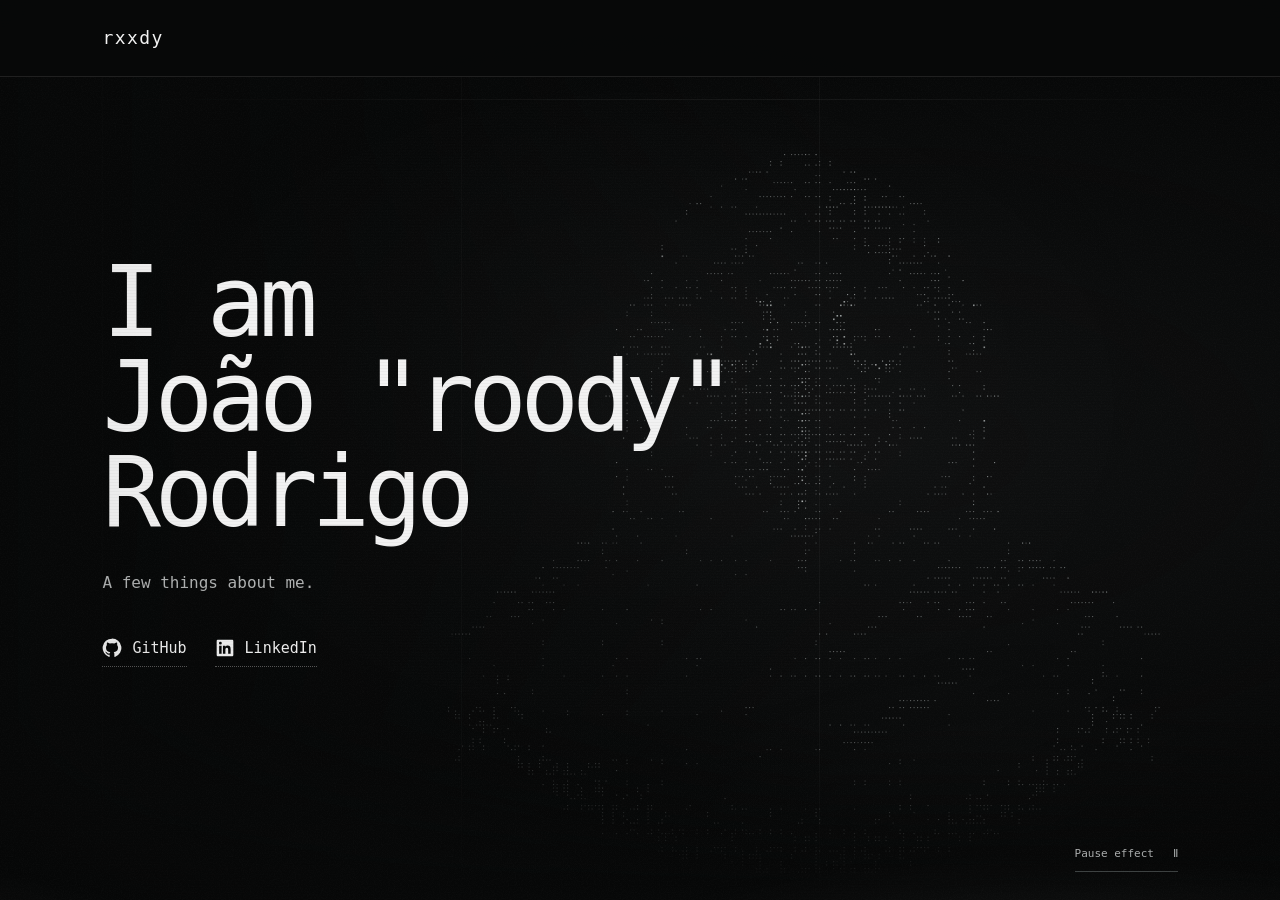
==== commit 268b3162: "Publish minimal personal homepage" ====
--- a/index.html
+++ b/index.html
@@ -1,2552 +1,61 @@
 <!DOCTYPE html>
-<html lang="pt">
+<html lang="en">
 <head>
   <meta charset="utf-8">
   <meta name="viewport" content="width=device-width, initial-scale=1">
-  <title>beta_site_me :: projetos &amp; tramoias</title>
-  <meta name="description" content="Blog pessoal de projetos, experiências e código cru.">
+  <title>rxxdy</title>
+  <meta name="description" content="The personal homepage of rxxdy. Connect on GitHub and LinkedIn.">
   <meta name="color-scheme" content="dark">
   <meta name="theme-color" content="#050505">
-  <link rel="stylesheet" href="css/style.css">
+  <link rel="stylesheet" href="css/landing-v3.css">
 </head>
-<body>
-  <a class="skip" href="#conteudo">saltar para o conteúdo</a>
+<body class="landing-v3">
+  <a class="skip" href="#content">Skip to content</a>
 
   <div class="bg" aria-hidden="true">
-    <div class="scan"><div class="hex"></div></div>
+    <div class="scan"></div>
     <div class="fog"></div>
-    <div class="ash">
-<!-- plague:cinzas-fundo -->
-<i style="--l:95.4vw;--s:8.7px;--o:0.46;--dx:5.7vw;--t:44.0s;--dl:-42.5s">.</i><i style="--l:74.7vw;--s:6.1px;--o:0.34;--dx:11.8vw;--t:29.5s;--dl:-12.6s">˙</i><i style="--l:5.8vw;--s:6.1px;--o:0.50;--dx:5.9vw;--t:35.2s;--dl:-23.5s">˙</i><i style="--l:51.2vw;--s:7.1px;--o:0.38;--dx:9.6vw;--t:30.7s;--dl:-13.2s">0</i><i style="--l:16.8vw;--s:6.2px;--o:0.52;--dx:1.6vw;--t:29.7s;--dl:-10.4s">1</i><i style="--l:0.8vw;--s:6.2px;--o:0.46;--dx:3.9vw;--t:20.1s;--dl:-29.6s">˙</i><i style="--l:77.5vw;--s:7.6px;--o:0.49;--dx:10.8vw;--t:19.7s;--dl:-36.9s">·</i><i style="--l:52.8vw;--s:7.0px;--o:0.21;--dx:-1.7vw;--t:42.8s;--dl:-4.1s">·</i><i style="--l:80.5vw;--s:6.4px;--o:0.40;--dx:6.3vw;--t:31.0s;--dl:-12.9s">.</i><i style="--l:54.6vw;--s:8.0px;--o:0.40;--dx:2.8vw;--t:35.6s;--dl:-31.6s">.</i><i style="--l:43.0vw;--s:5.4px;--o:0.38;--dx:4.6vw;--t:30.1s;--dl:-23.8s">.</i><i style="--l:40.8vw;--s:5.2px;--o:0.53;--dx:11.3vw;--t:36.4s;--dl:-9.8s">0</i><i style="--l:77.1vw;--s:6.1px;--o:0.32;--dx:9.5vw;--t:30.4s;--dl:-6.4s">.</i><i style="--l:44.1vw;--s:7.0px;--o:0.27;--dx:-8.1vw;--t:21.0s;--dl:-40.0s">·</i><i style="--l:65.6vw;--s:8.7px;--o:0.38;--dx:-2.8vw;--t:31.6s;--dl:-4.3s">1</i><i style="--l:79.3vw;--s:6.3px;--o:0.47;--dx:11.2vw;--t:41.3s;--dl:-3.4s">·</i><i style="--l:83.2vw;--s:6.3px;--o:0.34;--dx:-6.3vw;--t:33.1s;--dl:-24.8s">˙</i><i style="--l:81.5vw;--s:7.5px;--o:0.21;--dx:6.0vw;--t:33.0s;--dl:-3.9s">0</i><i style="--l:12.5vw;--s:5.0px;--o:0.40;--dx:-6.6vw;--t:21.5s;--dl:-35.8s">1</i><i style="--l:90.7vw;--s:8.4px;--o:0.42;--dx:9.8vw;--t:44.9s;--dl:-31.2s">0</i><i style="--l:95.9vw;--s:7.7px;--o:0.34;--dx:9.6vw;--t:19.9s;--dl:-39.4s">·</i><i style="--l:80.8vw;--s:8.9px;--o:0.22;--dx:-8.3vw;--t:40.9s;--dl:-30.6s">·</i><i style="--l:24.4vw;--s:8.5px;--o:0.31;--dx:11.8vw;--t:32.6s;--dl:-42.9s">˙</i><i style="--l:34.1vw;--s:7.4px;--o:0.31;--dx:11.7vw;--t:18.0s;--dl:-22.2s">0</i><i style="--l:8.1vw;--s:7.8px;--o:0.34;--dx:10.7vw;--t:39.4s;--dl:-12.9s">·</i><i style="--l:87.3vw;--s:6.8px;--o:0.25;--dx:-10.0vw;--t:40.1s;--dl:-36.4s">·</i><i style="--l:84.5vw;--s:7.9px;--o:0.51;--dx:-1.1vw;--t:28.9s;--dl:-43.0s">.</i><i style="--l:42.4vw;--s:6.9px;--o:0.54;--dx:-9.6vw;--t:33.3s;--dl:-27.4s">0</i><i style="--l:27.3vw;--s:8.7px;--o:0.42;--dx:10.3vw;--t:26.9s;--dl:-12.4s">.</i><i style="--l:47.9vw;--s:6.7px;--o:0.40;--dx:7.1vw;--t:38.7s;--dl:-9.6s">·</i><i style="--l:10.1vw;--s:8.7px;--o:0.18;--dx:-0.2vw;--t:44.5s;--dl:-41.3s">1</i><i style="--l:35.6vw;--s:6.4px;--o:0.25;--dx:2.9vw;--t:32.1s;--dl:-22.4s">·</i><i style="--l:58.6vw;--s:5.6px;--o:0.29;--dx:-9.7vw;--t:21.3s;--dl:-32.0s">·</i><i style="--l:100.0vw;--s:7.3px;--o:0.16;--dx:-8.3vw;--t:34.0s;--dl:-8.1s">.</i><i style="--l:39.6vw;--s:7.8px;--o:0.25;--dx:-3.1vw;--t:43.2s;--dl:-20.9s">·</i><i style="--l:9.0vw;--s:6.2px;--o:0.25;--dx:-3.0vw;--t:36.3s;--dl:-41.5s">·</i><i style="--l:85.6vw;--s:6.2px;--o:0.22;--dx:0.4vw;--t:35.4s;--dl:-38.4s">·</i><i style="--l:79.4vw;--s:5.4px;--o:0.33;--dx:1.6vw;--t:26.0s;--dl:-21.8s">.</i><i style="--l:20.4vw;--s:6.5px;--o:0.32;--dx:-6.1vw;--t:41.8s;--dl:-22.9s">1</i><i style="--l:82.5vw;--s:6.3px;--o:0.41;--dx:-10.7vw;--t:30.4s;--dl:-28.1s">1</i><i style="--l:82.0vw;--s:8.2px;--o:0.39;--dx:-10.4vw;--t:22.5s;--dl:-11.2s">.</i><i style="--l:35.2vw;--s:6.4px;--o:0.38;--dx:7.2vw;--t:35.3s;--dl:-40.4s">.</i><i style="--l:20.9vw;--s:5.9px;--o:0.16;--dx:-8.3vw;--t:44.2s;--dl:-9.5s">˙</i><i style="--l:38.6vw;--s:7.8px;--o:0.54;--dx:-7.2vw;--t:19.6s;--dl:-44.2s">0</i><i style="--l:13.3vw;--s:5.9px;--o:0.28;--dx:11.1vw;--t:33.8s;--dl:-39.8s">0</i><i style="--l:82.9vw;--s:7.8px;--o:0.32;--dx:-6.3vw;--t:27.8s;--dl:-44.3s">·</i><i style="--l:84.2vw;--s:5.6px;--o:0.33;--dx:7.0vw;--t:38.5s;--dl:-7.4s">.</i><i style="--l:83.0vw;--s:6.7px;--o:0.53;--dx:-10.8vw;--t:33.8s;--dl:-10.9s">1</i><i style="--l:74.6vw;--s:7.7px;--o:0.25;--dx:0.4vw;--t:39.2s;--dl:-9.5s">1</i><i style="--l:1.2vw;--s:5.1px;--o:0.38;--dx:11.8vw;--t:36.5s;--dl:-4.8s">·</i><i style="--l:55.3vw;--s:7.3px;--o:0.25;--dx:1.1vw;--t:19.2s;--dl:-20.8s">·</i><i style="--l:78.6vw;--s:8.2px;--o:0.46;--dx:9.0vw;--t:43.3s;--dl:-42.8s">.</i><i style="--l:53.9vw;--s:6.7px;--o:0.54;--dx:-7.0vw;--t:44.3s;--dl:-43.3s">1</i><i style="--l:21.6vw;--s:8.0px;--o:0.19;--dx:-4.3vw;--t:41.0s;--dl:-42.7s">.</i><i style="--l:46.3vw;--s:7.2px;--o:0.26;--dx:3.4vw;--t:22.0s;--dl:-26.4s">.</i><i style="--l:80.1vw;--s:8.2px;--o:0.30;--dx:7.9vw;--t:33.9s;--dl:-43.4s">1</i><i style="--l:20.7vw;--s:6.9px;--o:0.45;--dx:7.8vw;--t:41.9s;--dl:-14.3s">·</i><i style="--l:37.1vw;--s:7.7px;--o:0.20;--dx:-7.2vw;--t:35.5s;--dl:-33.4s">˙</i><i style="--l:97.6vw;--s:7.6px;--o:0.47;--dx:3.0vw;--t:21.7s;--dl:-23.5s">.</i><i style="--l:18.2vw;--s:6.5px;--o:0.51;--dx:2.5vw;--t:31.5s;--dl:-4.1s">·</i><i style="--l:69.3vw;--s:7.7px;--o:0.17;--dx:2.1vw;--t:35.9s;--dl:-42.6s">·</i><i style="--l:97.0vw;--s:6.1px;--o:0.54;--dx:6.9vw;--t:32.6s;--dl:-26.7s">.</i><i style="--l:61.0vw;--s:8.2px;--o:0.40;--dx:-3.5vw;--t:31.7s;--dl:-32.9s">.</i><i style="--l:86.5vw;--s:8.3px;--o:0.38;--dx:1.5vw;--t:31.2s;--dl:-35.6s">1</i><i style="--l:22.8vw;--s:7.5px;--o:0.27;--dx:-2.8vw;--t:38.1s;--dl:-17.5s">·</i><i style="--l:67.4vw;--s:6.2px;--o:0.18;--dx:-1.5vw;--t:38.9s;--dl:-10.2s">0</i><i style="--l:47.8vw;--s:5.4px;--o:0.52;--dx:-10.5vw;--t:36.4s;--dl:-32.4s">·</i><i style="--l:31.8vw;--s:5.0px;--o:0.25;--dx:4.6vw;--t:25.3s;--dl:-4.0s">·</i><i style="--l:74.5vw;--s:5.0px;--o:0.36;--dx:2.6vw;--t:28.9s;--dl:-1.8s">˙</i><i style="--l:11.9vw;--s:5.4px;--o:0.19;--dx:-10.9vw;--t:37.6s;--dl:-26.6s">·</i><i style="--l:4.5vw;--s:5.6px;--o:0.42;--dx:-3.8vw;--t:24.9s;--dl:-11.5s">.</i><i style="--l:83.9vw;--s:8.9px;--o:0.39;--dx:-1.0vw;--t:33.6s;--dl:-28.6s">˙</i><i style="--l:26.9vw;--s:6.0px;--o:0.26;--dx:1.7vw;--t:32.8s;--dl:-27.7s">.</i><i style="--l:0.9vw;--s:5.6px;--o:0.26;--dx:0.2vw;--t:32.4s;--dl:-1.2s">.</i><i style="--l:4.5vw;--s:5.8px;--o:0.30;--dx:2.2vw;--t:38.5s;--dl:-34.9s">·</i><i style="--l:46.3vw;--s:5.1px;--o:0.44;--dx:-4.3vw;--t:29.7s;--dl:-30.7s">.</i><i style="--l:86.0vw;--s:5.5px;--o:0.27;--dx:10.6vw;--t:38.1s;--dl:-9.4s">·</i><i style="--l:93.6vw;--s:5.2px;--o:0.22;--dx:4.2vw;--t:43.0s;--dl:-29.5s">.</i><i style="--l:51.7vw;--s:5.6px;--o:0.52;--dx:-5.7vw;--t:24.9s;--dl:-24.1s">˙</i><i style="--l:38.8vw;--s:5.7px;--o:0.47;--dx:-0.3vw;--t:39.5s;--dl:-41.6s">˙</i>
-<!-- /plague:cinzas-fundo -->
-    </div>
   </div>
+  <div class="fog front" aria-hidden="true"></div>
+  <div class="crt" aria-hidden="true"></div>
 
-  <header class="hero">
-    <div class="hud" aria-hidden="true">
-      <p class="tl">plague.exe <span class="dim">v2.0</span><br><span class="dim">proc 0x1347 ·</span> <span class="blink">a corromper</span></p>
-      <p class="tr">mem 0x7f3a·0000 → 0x7f3a·ffff<br><span class="dim">integridade</span> <span class="integ"></span></p>
-      <p class="br"><span class="dim">bits perdidos</span> <span class="leak"></span><br>// memento mori<span class="cursor">_</span></p>
-    </div>
-
-    <figure class="hero-fig">
-<!-- plague:figura (gerado: python3 tools/embed_plague.py) -->
-<div class="plague" style="--cols:150;--rows:89;--drip-rows:24;--hx:75.3;--hy:23.6" role="img" aria-label="Doutor da peste em ASCII, a derreter em bits pela borda de baixo do corpo">
-<div class="halo" aria-hidden="true"></div>
-<svg class="ring ring-a" viewBox="-100 -100 200 200" aria-hidden="true">
-  <circle r="95" class="hair"/>
-  <circle r="81.25" class="ticks" stroke-dasharray="0.3 2.5362"/>
-  <circle r="81.75" class="ticks-big" stroke-dasharray="0.7 13.5681"/>
-  <circle r="79" class="hair"/>
-  <g class="lab"><text x="0" y="-97" transform="rotate(0)" text-anchor="middle">0x00</text><text x="0" y="-97" transform="rotate(30)" text-anchor="middle">0x15</text><text x="0" y="-97" transform="rotate(60)" text-anchor="middle">0x2A</text><text x="0" y="-97" transform="rotate(90)" text-anchor="middle">0x3F</text><text x="0" y="-97" transform="rotate(120)" text-anchor="middle">0x55</text><text x="0" y="-97" transform="rotate(150)" text-anchor="middle">0x6A</text><text x="0" y="-97" transform="rotate(180)" text-anchor="middle">0x7F</text><text x="0" y="-97" transform="rotate(210)" text-anchor="middle">0x94</text><text x="0" y="-97" transform="rotate(240)" text-anchor="middle">0xAA</text><text x="0" y="-97" transform="rotate(270)" text-anchor="middle">0xBF</text><text x="0" y="-97" transform="rotate(300)" text-anchor="middle">0xD4</text><text x="0" y="-97" transform="rotate(330)" text-anchor="middle">0xE9</text></g>
-</svg>
-<svg class="ring ring-b" viewBox="-100 -100 200 200" aria-hidden="true">
-  <defs><path id="rp" d="M 0 -67.5 a 67.5 67.5 0 1 1 0 135.0 a 67.5 67.5 0 1 1 0 -135.0"/></defs>
-  <text class="bin"><textPath href="#rp" textLength="424.12" lengthAdjust="spacingAndGlyphs">01001101 01000101 01001101 01000101 01001110 01010100 01001111 00100000 01001101 01001111 01010010 01001001 00100000 10110111 00100000 01000010 01000101 01010100 01000001 01011111 01010011 01001001 01010100 01000101 01011111 01001101 01000101 00100000 10110111 00100000 01001101 01000101 010011</textPath></text>
-  <circle r="72" class="dash"/>
-</svg>
-<svg class="ring ring-c" viewBox="-100 -100 200 200" aria-hidden="true">
-  <circle r="88" class="arc arc-1"/>
-  <circle r="90.5" class="arc arc-2"/>
-  <circle r="62" class="arc arc-3"/>
-</svg>
-<svg class="shade" viewBox="0 0 150 89" preserveAspectRatio="none" aria-hidden="true">
-  <defs><filter id="soft" x="-10%" y="-10%" width="120%" height="120%"><feGaussianBlur stdDeviation="2.2 1.3"/></filter></defs>
-  <path d="M71 0h7v1h-7zM68 1h15v1h-15zM64 2h23v1h-23zM61 3h29v1h-29zM58 4h35v1h-35zM55 5h41v1h-41zM52 6h47v1h-47zM50 7h50v1h-50zM49 8h52v1h-52zM48 9h54v1h-54zM48 10h55v1h-55zM46 11h58v1h-58zM45 12h60v1h-60zM45 13h61v1h-61zM44 14h63v1h-63zM43 15h65v1h-65zM42 16h67v1h-67zM41 17h69v1h-69zM40 18h71v1h-71zM39 19h73v1h-73zM38 20h74v1h-74zM37 21h76v1h-76zM36 22h78v1h-78zM37 23h76v1h-76zM37 24h76v1h-76zM36 25h78v1h-78zM36 26h78v1h-78zM35 27h80v1h-80zM35 28h80v1h-80zM35 29h80v1h-80zM34 30h82v1h-82zM34 31h81v1h-81zM35 32h1v1h-1zM38 32h74v1h-74zM38 33h75v1h-75zM38 34h75v1h-75zM37 35h76v1h-76zM37 36h77v1h-77zM37 37h77v1h-77zM36 38h79v1h-79zM36 39h79v1h-79zM36 40h78v1h-78zM37 41h76v1h-76zM37 42h78v1h-78zM36 43h80v1h-80zM35 44h81v1h-81zM36 45h79v1h-79zM32 46h87v1h-87zM29 47h92v1h-92zM23 48h104v1h-104zM22 49h106v1h-106zM21 50h108v1h-108zM21 51h108v1h-108zM17 52h116v1h-116zM13 53h124v1h-124zM12 54h126v1h-126zM11 55h128v1h-128zM11 56h128v1h-128zM8 57h136v1h-136zM4 58h143v1h-143zM3 59h145v1h-145zM4 60h143v1h-143zM5 61h141v1h-141zM6 62h139v1h-139zM6 63h139v1h-139zM5 64h140v1h-140zM4 65h142v1h-142zM3 66h144v1h-144zM3 67h144v1h-144zM2 68h146v1h-146zM2 69h146v1h-146zM3 70h144v1h-144zM5 71h140v1h-140zM4 72h142v1h-142zM4 73h142v1h-142zM3 74h8v1h-8zM15 74h120v1h-120zM137 74h10v1h-10zM4 75h3v1h-3zM16 75h117v1h-117zM143 75h3v1h-3zM17 76h115v1h-115zM18 77h113v1h-113zM19 78h109v1h-109zM20 79h107v1h-107zM23 80h101v1h-101zM26 81h98v1h-98zM29 82h94v1h-94zM32 83h88v1h-88zM34 84h82v1h-82zM38 85h2v1h-2zM44 85h68v1h-68zM45 86h62v1h-62zM46 87h56v1h-56zM55 88h42v1h-42z" filter="url(#soft)" opacity="0.9"/>
-  <path d="M71 0h7v1h-7zM68 1h15v1h-15zM64 2h23v1h-23zM61 3h29v1h-29zM58 4h35v1h-35zM55 5h41v1h-41zM52 6h47v1h-47zM50 7h50v1h-50zM49 8h52v1h-52zM48 9h54v1h-54zM48 10h55v1h-55zM46 11h58v1h-58zM45 12h60v1h-60zM45 13h61v1h-61zM44 14h63v1h-63zM43 15h65v1h-65zM42 16h67v1h-67zM41 17h69v1h-69zM40 18h71v1h-71zM39 19h73v1h-73zM38 20h74v1h-74zM37 21h76v1h-76zM36 22h78v1h-78zM37 23h76v1h-76zM37 24h76v1h-76zM36 25h78v1h-78zM36 26h78v1h-78zM35 27h80v1h-80zM35 28h80v1h-80zM35 29h80v1h-80zM34 30h82v1h-82zM34 31h81v1h-81zM35 32h1v1h-1zM38 32h74v1h-74zM38 33h75v1h-75zM38 34h75v1h-75zM37 35h76v1h-76zM37 36h77v1h-77zM37 37h77v1h-77zM36 38h79v1h-79zM36 39h79v1h-79zM36 40h78v1h-78zM37 41h76v1h-76zM37 42h78v1h-78zM36 43h80v1h-80zM35 44h81v1h-81zM36 45h79v1h-79zM32 46h87v1h-87zM29 47h92v1h-92zM23 48h104v1h-104zM22 49h106v1h-106zM21 50h108v1h-108zM21 51h108v1h-108zM17 52h116v1h-116zM13 53h124v1h-124zM12 54h126v1h-126zM11 55h128v1h-128zM11 56h128v1h-128zM8 57h136v1h-136zM4 58h143v1h-143zM3 59h145v1h-145zM4 60h143v1h-143zM5 61h141v1h-141zM6 62h139v1h-139zM6 63h139v1h-139zM5 64h140v1h-140zM4 65h142v1h-142zM3 66h144v1h-144zM3 67h144v1h-144zM2 68h146v1h-146zM2 69h146v1h-146zM3 70h144v1h-144zM5 71h140v1h-140zM4 72h142v1h-142zM4 73h142v1h-142zM3 74h8v1h-8zM15 74h120v1h-120zM137 74h10v1h-10zM4 75h3v1h-3zM16 75h117v1h-117zM143 75h3v1h-3zM17 76h115v1h-115zM18 77h113v1h-113zM19 78h109v1h-109zM20 79h107v1h-107zM23 80h101v1h-101zM26 81h98v1h-98zM29 82h94v1h-94zM32 83h88v1h-88zM34 84h82v1h-82zM38 85h2v1h-2zM44 85h68v1h-68zM45 86h62v1h-62zM46 87h56v1h-56zM55 88h42v1h-42z"/>
-</svg>
-<pre class="art" aria-hidden="true">
-
-                                                                       <span class="rim">*******</span>
-                                                                    <span class="rim">***</span><span class="l0">░░</span><span class="l1">:</span><span class="l0">░</span><span class="l2">===</span><span class="rim">*****</span>
-                                                                <span class="rim">****</span><span class="l0">░</span><span class="l1">.-</span><span class="l2">---</span><span class="l1">.</span><span class="l2">==+++==</span><span class="l0">░</span><span class="rim">****</span>
-                                                             <span class="rim">***</span><span class="l0">░░</span><span class="l1">-</span><span class="l2">--====-</span><span class="l1">.</span><span class="l2">====+++++==</span><span class="l0">░</span><span class="rim">***</span>
-                                                          <span class="rim">***</span><span class="l0">░</span><span class="l1">:-</span><span class="l2">-========-</span><span class="l0">░</span><span class="l2">======++</span><span class="l3">+++</span><span class="l2">++=</span><span class="l0">░</span><span class="rim">***</span>
-                                                       <span class="rim">***</span><span class="l0">░</span><span class="l1">:-</span><span class="l2">-----=======-</span><span class="l0">░</span><span class="l2">====+++</span><span class="l3">+*++++++</span><span class="l2">+=</span><span class="l0">░</span><span class="rim">***</span>
-                                                    <span class="rim">***</span><span class="l1">:-</span><span class="l2">-----</span><span class="l1">-:-</span><span class="l2">-========</span><span class="l0">░</span><span class="l2">===+</span><span class="l3">+++*****+</span><span class="l2">+</span><span class="l3">++++</span><span class="l2">+=</span><span class="l1">-</span><span class="rim">***</span>
-                                                  <span class="rim">**</span><span class="l0">░</span><span class="l1">-</span><span class="l2">----</span><span class="l1">--</span><span class="l0">░</span><span class="l1">-</span><span class="l2">-=========++</span><span class="l0">░</span><span class="l2">+</span><span class="l3">++++*********</span><span class="l2">+=++</span><span class="l3">+</span><span class="l2">+++</span><span class="l1">.</span><span class="l0">░</span><span class="rim">*</span>
-                                                 <span class="rim">*</span><span class="l0">░░</span><span class="l2">----</span><span class="l0">░░░</span><span class="l1">-</span><span class="l2">----=======+</span><span class="l3">**</span><span class="l0">░</span><span class="l2">=</span><span class="l3">***************</span><span class="l2">+===+</span><span class="l3">+</span><span class="l2">+</span><span class="l0">░░</span><span class="rim">*</span>
-                                                 <span class="rim">+</span><span class="l0">░</span><span class="l2">----</span><span class="l0">░░</span><span class="l1">-</span><span class="l2">--</span><span class="l1">-:</span><span class="l2">--=====+</span><span class="l3">*+</span><span class="l2">=</span><span class="l0">░░░░</span><span class="l2">-+</span><span class="l3">+***+</span><span class="l2">+</span><span class="l3">+*******</span><span class="l2">+--+</span><span class="l3">+</span><span class="l2">+</span><span class="l1">.</span><span class="l0">░</span><span class="rim">+</span>
-                                                <span class="rim">+</span><span class="l0">░</span><span class="l1">:</span><span class="l2">---</span><span class="l0">░░</span><span class="l2">-</span><span class="l1">-</span><span class="l0">░░</span><span class="l1">-</span><span class="l2">--=++</span><span class="l3">+**</span><span class="l2">+-</span><span class="l0">░░░░░░░░░░</span><span class="l2">=+</span><span class="l3">***+</span><span class="l2">+</span><span class="l3">+**</span><span class="l2">++</span><span class="l3">++</span><span class="l2">=</span><span class="l1">-</span><span class="l2">+</span><span class="l3">*</span><span class="l2">+</span><span class="l1">.</span><span class="l0">░</span><span class="rim">+</span>
-                                              <span class="rim">++</span><span class="l0">░░</span><span class="l2">---</span><span class="l0">░░░░░░</span><span class="l2">-==++</span><span class="l3">+*</span><span class="l2">+-</span><span class="l0">░░░░░░░░░░░░░░░░</span><span class="l1">:</span><span class="l2">+</span><span class="l3">***+**</span><span class="l2">+==--</span><span class="l1">.</span><span class="l2">+</span><span class="l3">*+</span><span class="l0">░░</span><span class="rim">+</span>
-                                              <span class="rim">+</span><span class="l0">░░</span><span class="l1">-</span><span class="l2">-</span><span class="l1">-</span><span class="l0">░░░░░</span><span class="l1">-</span><span class="l2">===++</span><span class="l3">*</span><span class="l2">+</span><span class="l0">░░░░░░░░░░░░░░░░░░░░░░</span><span class="l2">=</span><span class="l3">*****+</span><span class="l2">===-</span><span class="l1">.</span><span class="l2">+</span><span class="l3">*+</span><span class="l0">░░</span><span class="rim">+</span>
-                                             <span class="rim">+</span><span class="l0">░░░</span><span class="l2">=</span><span class="l0">░░░░░░</span><span class="l2">-===++=</span><span class="l0">░░░░░░░</span><span class="l1">:</span><span class="l2">--+=</span><span class="l0">░</span><span class="l2">++==</span><span class="l1">:</span><span class="l0">░░░░░░░░░</span><span class="l2">+</span><span class="l3">***</span><span class="l2">=====--</span><span class="l3">+</span><span class="l2">+</span><span class="l0">░░</span><span class="rim">+</span>
-                                            <span class="rim">+</span><span class="l0">░</span><span class="l2">-</span><span class="l0">░░░░</span><span class="l2">-</span><span class="l1">-</span><span class="l0">░░</span><span class="l2">====+=</span><span class="l0">░░░░░░</span><span class="l2">-====+</span><span class="l3">*</span><span class="l2">-</span><span class="l0">░</span><span class="l2">+</span><span class="l3">++</span><span class="l2">++==</span><span class="l1">.</span><span class="l0">░░░░░░░░</span><span class="l2">+</span><span class="l3">**</span><span class="l2">+===++=</span><span class="l3">+*</span><span class="l1">.</span><span class="l0">░</span><span class="rim">+</span>
-                                           <span class="rim">+</span><span class="l0">░</span><span class="l2">=+=</span><span class="l0">░</span><span class="l1">-</span><span class="l2">=</span><span class="l1">-.-</span><span class="l2">====-</span><span class="l0">░░░░░░░</span><span class="l2">-=====+++++++++++=</span><span class="l1">:</span><span class="l0">░░░░░░░░</span><span class="l1">.</span><span class="l2">+</span><span class="l3">**</span><span class="l2">====</span><span class="l3">+</span><span class="l2">+</span><span class="l3">**</span><span class="l1">.</span><span class="l0">░</span><span class="rim">+</span>
-                                          <span class="rim">+</span><span class="l0">░</span><span class="l2">=</span><span class="l3">*</span><span class="l2">=</span><span class="l1">-</span><span class="l2">-=</span><span class="l1">:</span><span class="l2">===++</span><span class="l1">.</span><span class="l0">░░░</span><span class="l2">=++++</span><span class="l3">*</span><span class="l0">░░</span><span class="l2">-=====</span><span class="l0">░░</span><span class="l2">====+=</span><span class="l1">-</span><span class="l0">░</span><span class="l1">:</span><span class="l3">**</span><span class="l2">+++==</span><span class="l0">░░░</span><span class="l2">=</span><span class="l3">**</span><span class="l2">+===+</span><span class="l3">**+</span><span class="l0">░░</span><span class="rim">+</span>
-                                         <span class="rim">+</span><span class="l0">░</span><span class="l2">=</span><span class="l3">+</span><span class="l2">+-==</span><span class="l1">:</span><span class="l2">==++=</span><span class="l0">░░</span><span class="l1">.</span><span class="l2">=</span><span class="l1">:</span><span class="l2">==-++</span><span class="l4">%%</span><span class="l3">*</span><span class="l0">░░</span><span class="l2">-=+</span><span class="l3">*</span><span class="l1">:</span><span class="l0">░</span><span class="l3">+**+</span><span class="l2">=</span><span class="l0">░</span><span class="l1">.</span><span class="l4">%%</span><span class="l3">#*</span><span class="l2">=-=</span><span class="l0">░</span><span class="l2">===</span><span class="l0">░░░</span><span class="l3">+**</span><span class="l2">====</span><span class="l3">+*</span><span class="l2">+</span><span class="l0">░</span><span class="rim">+</span>
-                                        <span class="rim">+</span><span class="l0">░░</span><span class="l2">++==-</span><span class="l1">:</span><span class="l2">=+++</span><span class="l0">░░░░░░░░░░░</span><span class="l1">.</span><span class="l3">*</span><span class="l4">%%#</span><span class="l0">░░</span><span class="l2">--=</span><span class="l0">░░</span><span class="l2">=++-</span><span class="l0">░</span><span class="l1">:</span><span class="l4">%%%</span><span class="l2">+</span><span class="l0">░░░░░░░░</span><span class="l2">=</span><span class="l0">░░░</span><span class="l2">+</span><span class="l3">**+</span><span class="l2">==+</span><span class="l3">**</span><span class="l2">-</span><span class="l0">░</span><span class="rim">++</span>
-                                       <span class="rim">+</span><span class="l0">░░</span><span class="l2">=</span><span class="l3">+</span><span class="l2">+==-=+</span><span class="l3">+</span><span class="l2">=</span><span class="l0">░░░░░░░░░</span><span class="l2">==</span><span class="l0">░░░</span><span class="l4">%</span><span class="l3">#</span><span class="l4">%</span><span class="l3">*</span><span class="l0">░░</span><span class="l2">=++++==</span><span class="l0">░░</span><span class="l4">%%%</span><span class="l1">:</span><span class="l0">░░</span><span class="l2">=+</span><span class="l1">.</span><span class="l0">░░░░░</span><span class="l1">:</span><span class="l2">-</span><span class="l0">░░</span><span class="l1">:</span><span class="l3">***</span><span class="l2">==</span><span class="l3">**+</span><span class="l0">░░</span><span class="rim">+</span>
-                                      <span class="rim">+</span><span class="l0">░░</span><span class="l1">:</span><span class="l3">+</span><span class="l2">+====++</span><span class="l1">.</span><span class="l0">░░</span><span class="l1">-:</span><span class="l0">░░░░░</span><span class="l2">=+=</span><span class="l0">░░░░</span><span class="l4">%%%</span><span class="l0">░░</span><span class="l2">=======</span><span class="l0">░</span><span class="l2">-</span><span class="l4">%%</span><span class="l3">#</span><span class="l0">░░░░</span><span class="l2">++-</span><span class="l0">░░░░░</span><span class="l2">+</span><span class="l0">░░░░</span><span class="l3">***</span><span class="l2">=</span><span class="l3">+**</span><span class="l2">=</span><span class="l0">░░</span><span class="rim">+</span>
-                                     <span class="rim">+</span><span class="l1">.</span><span class="l0">░░</span><span class="l2">+</span><span class="l3">+</span><span class="l2">====++</span><span class="l0">░░░</span><span class="l2">-=</span><span class="l1">-</span><span class="l0">░░░░</span><span class="l2">+++</span><span class="l1">:</span><span class="l0">░░</span><span class="l1">.</span><span class="l0">░</span><span class="l4">%</span><span class="l1">.</span><span class="l4">%</span><span class="l0">░░</span><span class="l2">+</span><span class="l3">****+</span><span class="l2">=</span><span class="l0">░</span><span class="l2">+</span><span class="l4">%</span><span class="l3">##</span><span class="l0">░░░░</span><span class="l2">=</span><span class="l3">+</span><span class="l2">+=</span><span class="l0">░░░░</span><span class="l2">+</span><span class="l1">:</span><span class="l2">=</span><span class="l0">░░░</span><span class="l3">**</span><span class="l2">+=</span><span class="l3">***</span><span class="l0">░░</span><span class="l2">-</span><span class="rim">+</span>
-                                      <span class="rim">+</span><span class="l0">░</span><span class="l2">=</span><span class="l3">+</span><span class="l2">+====</span><span class="l3">+</span><span class="l0">░░░</span><span class="l2">-=-=</span><span class="l0">░░░</span><span class="l2">++==+=+</span><span class="l1">-:</span><span class="l4">%</span><span class="l1">-</span><span class="l4">%</span><span class="l0">░░</span><span class="l1">.</span><span class="l0">░░░░</span><span class="l1">..</span><span class="l0">░</span><span class="l1">.</span><span class="l4">%</span><span class="l2">+</span><span class="l4">%</span><span class="l0">░</span><span class="l2">+=++==+=</span><span class="l0">░░░</span><span class="l2">+=+</span><span class="l1">.</span><span class="l0">░░</span><span class="l2">+</span><span class="l3">**</span><span class="l2">-=</span><span class="l3">**</span><span class="l2">=</span><span class="l0">░</span><span class="rim">+</span>
-                                      <span class="rim">+</span><span class="l0">░</span><span class="l2">++-</span><span class="l0">░</span><span class="l2">+=++</span><span class="l0">░░░░</span><span class="l2">==+=</span><span class="l0">░</span><span class="l2">=+</span><span class="l1">:</span><span class="l0">░░</span><span class="l1">.</span><span class="l2">=</span><span class="l1">:.</span><span class="l4">%</span><span class="l2">+</span><span class="l4">#</span><span class="l0">░░</span><span class="l2">=+</span><span class="l3">*</span><span class="l4">%%</span><span class="l3">#*</span><span class="l2">+</span><span class="l1">.</span><span class="l0">░</span><span class="l3">#</span><span class="l2">+</span><span class="l4">%</span><span class="l3">#</span><span class="l0">░</span><span class="l2">==</span><span class="l0">░░░</span><span class="l2">==</span><span class="l0">░░</span><span class="l2">+=+=</span><span class="l0">░░░░</span><span class="l3">**</span><span class="l2">=</span><span class="l0">░</span><span class="l2">=</span><span class="l3">**</span><span class="l0">░</span><span class="rim">+</span>
-                                     <span class="rim">+</span><span class="l0">░</span><span class="l2">=</span><span class="l3">*</span><span class="l2">=</span><span class="l0">░</span><span class="l2">=+=</span><span class="l3">+</span><span class="l2">=</span><span class="l0">░░░░</span><span class="l2">-++</span><span class="l4">%%</span><span class="l2">-</span><span class="l0">░░░░░</span><span class="l1">.</span><span class="l3">#</span><span class="l4">%</span><span class="l2">-</span><span class="l0">░░░</span><span class="l2">=</span><span class="l3">*+*</span><span class="l4">%%</span><span class="l3">#*+</span><span class="l2">+=</span><span class="l0">░░░</span><span class="l4">#%</span><span class="l3">*</span><span class="l0">░░░░░░</span><span class="l3">#</span><span class="l4">%</span><span class="l2">+++</span><span class="l0">░░░░░</span><span class="l3">+**</span><span class="l0">░░</span><span class="l2">=</span><span class="l3">*</span><span class="l2">=</span><span class="l0">░</span><span class="rim">+</span>
-                                     <span class="rim">+</span><span class="l0">░</span><span class="l2">+=</span><span class="l0">░░</span><span class="l2">+=++</span><span class="l0">░░░░░░</span><span class="l2">-++</span><span class="l3">#</span><span class="l4">%%%%%%%%</span><span class="l3">#</span><span class="l0">░░░</span><span class="l2">=</span><span class="l3">*+*#</span><span class="l4">%%</span><span class="l3">#****</span><span class="l1">:</span><span class="l0">░░</span><span class="l1">:</span><span class="l4">%%%%%%%%%</span><span class="l2">++=</span><span class="l0">░░░░░░</span><span class="l1">.</span><span class="l3">**</span><span class="l2">-</span><span class="l0">░░</span><span class="l2">-</span><span class="l3">+</span><span class="l0">░</span><span class="rim">+</span>
-                                    <span class="rim">+</span><span class="l0">░░</span><span class="l1">-</span><span class="l0">░░</span><span class="l1">:</span><span class="l3">+</span><span class="l2">=</span><span class="l3">*</span><span class="l2">=</span><span class="l0">░░░░░░░░</span><span class="l2">=+</span><span class="l3">*#</span><span class="l4">%%%</span><span class="l3">*</span><span class="l4">%</span><span class="l3">#</span><span class="l0">░░░</span><span class="l2">+</span><span class="l3">****#</span><span class="l4">%%</span><span class="l3">#*****</span><span class="l1">-</span><span class="l0">░░</span><span class="l1">:</span><span class="l4">%%</span><span class="l3">*</span><span class="l4">%%</span><span class="l3">##*</span><span class="l2">=-</span><span class="l0">░░░░░░░░</span><span class="l3">+*</span><span class="l2">+</span><span class="l0">░░░</span><span class="l2">=</span><span class="l1">.</span><span class="l0">░</span><span class="rim">+</span>
-                                    <span class="rim">+</span><span class="l0">░░░░░</span><span class="l2">+++</span><span class="l3">+</span><span class="l0">░░░░░░░░░░░░░</span><span class="l3">##</span><span class="l1">:</span><span class="l0">░░░░</span><span class="l2">=</span><span class="l3">****</span><span class="l2">++</span><span class="l3">*</span><span class="l4">%%%</span><span class="l2">+=+</span><span class="l3">***</span><span class="l2">+=</span><span class="l0">░░░░</span><span class="l3">##</span><span class="l1">:</span><span class="l0">░░░░░░░░░░░░</span><span class="l2">=</span><span class="l3">**</span><span class="l0">░░░░░░</span><span class="rim">+</span>
-                                    <span class="rim">+</span><span class="l0">░</span><span class="rim">+</span><span class="l0">░░░</span><span class="l3">*</span><span class="l2">-++</span><span class="l0">░░░░</span><span class="l2">-</span><span class="l0">░</span><span class="l2">=-==</span><span class="l1">:</span><span class="l0">░░░</span><span class="l1">-</span><span class="l2">==++</span><span class="l3">********#</span><span class="l4">%%%</span><span class="l3">***</span><span class="l2">+</span><span class="l3">****+</span><span class="l2">++==</span><span class="l0">░░░░</span><span class="l2">=+==</span><span class="l1">:</span><span class="l2">+</span><span class="l0">░░░░░</span><span class="l3">**</span><span class="l1">.</span><span class="l0">░░░</span><span class="rim">+</span><span class="l0">░</span><span class="rim">+</span>
-                                   <span class="rim">+++</span> <span class="rim">+</span><span class="l0">░</span><span class="l2">=</span><span class="l3">+</span><span class="l2">=</span><span class="l3">+</span><span class="l1">.</span><span class="l0">░░░░</span><span class="l2">-=-==+++=++</span><span class="l3">+*********+</span><span class="l2">+</span><span class="l3">#</span><span class="l4">%%%</span><span class="l2">++</span><span class="l3">*********</span><span class="l2">++</span><span class="l3">+</span><span class="l2">++</span><span class="l3">*+</span><span class="l2">++=++</span><span class="l0">░░░░░</span><span class="l2">+</span><span class="l3">*</span><span class="l2">+</span><span class="l0">░░</span><span class="rim">+</span> <span class="rim">+++</span>
-                                   <span class="rim">+</span>   <span class="rim">+</span><span class="l0">░</span><span class="l2">++++</span><span class="l0">░░░░░░</span><span class="l2">-==++++++++</span><span class="l3">+******</span><span class="l2">+++</span><span class="l3">*#</span><span class="l4">%%</span><span class="l3">#*</span><span class="l2">+=+</span><span class="l3">*******+</span><span class="l2">++</span><span class="l3">++*+</span><span class="l2">++++</span><span class="l0">░░░░░░</span><span class="l1">.</span><span class="l3">*+</span><span class="l0">░░</span><span class="rim">+</span>
-                                       <span class="rim">+</span><span class="l0">░</span><span class="l2">==+=</span><span class="l0">░░░░░░░░</span><span class="l2">=+</span><span class="l3">+</span><span class="l2">==+++</span><span class="l3">+</span><span class="l2">++</span><span class="l3">*********#</span><span class="l4">%%</span><span class="l3">#*************</span><span class="l2">++</span><span class="l3">+</span><span class="l2">+</span><span class="l3">**</span><span class="l2">+</span><span class="l1">-</span><span class="l0">░░░░░░░░</span><span class="l3">+*</span><span class="l2">-</span><span class="l0">░</span><span class="rim">+</span>
-                                       <span class="rim">+</span><span class="l0">░</span><span class="l1">-</span><span class="l2">=+=</span><span class="l0">░░░░</span><span class="l1">-</span><span class="l2">==</span><span class="l0">░░░░</span><span class="l2">++</span><span class="l3">*+++*+**+****</span><span class="l2">+=</span><span class="l3">*</span><span class="l4">%%</span><span class="l3">#</span><span class="l2">-+</span><span class="l3">**************</span><span class="l2">+</span><span class="l1">:</span><span class="l0">░░░</span><span class="l2">===</span><span class="l0">░░░░░</span><span class="l2">+</span><span class="l3">**</span><span class="l0">░░</span><span class="rim">+</span>
-                                       <span class="rim">+</span><span class="l0">░</span><span class="l1">.</span><span class="l2">=++</span><span class="l0">░░░░░</span><span class="l1">-</span><span class="l2">=+</span><span class="l0">░</span><span class="l2">-==</span><span class="l1">.</span><span class="l0">░</span><span class="l2">+</span><span class="l3">****+*********</span><span class="l4">%%</span><span class="l3">#*************+</span><span class="l1">.</span><span class="l0">░</span><span class="l2">==+</span><span class="l0">░</span><span class="l2">=+=</span><span class="l0">░░░░░</span><span class="l2">-+</span><span class="l3">**</span><span class="l1">:</span><span class="l0">░</span><span class="rim">+</span>
-                                      <span class="rim">=</span><span class="l0">░░░</span><span class="l2">-=+</span><span class="l0">░░░░░░</span><span class="l1">:</span><span class="l2">==</span><span class="l0">░</span><span class="l2">-=</span><span class="l3">++</span><span class="l2">+</span><span class="l0">░</span><span class="l2">+</span><span class="l3">***+********#</span><span class="l4">%</span><span class="l3">#************</span><span class="l0">░</span><span class="l2">=</span><span class="l3">+*+</span><span class="l2">+</span><span class="l1">.</span><span class="l2">=+=</span><span class="l0">░░░░░░</span><span class="l2">=++</span><span class="l3">*</span><span class="l2">+</span><span class="l0">░</span><span class="rim">=</span>
-                                      <span class="rim">=</span><span class="l0">░░░</span><span class="l2">--+</span><span class="l1">:</span><span class="l0">░░░░░░░</span><span class="l2">-=</span><span class="l0">░</span><span class="l2">-=++</span><span class="l3">*</span><span class="l1">.</span><span class="l0">░</span><span class="l3">**+</span><span class="l2">+</span><span class="l3">**+*</span><span class="l2">++</span><span class="l3">*#</span><span class="l4">%</span><span class="l3">*</span><span class="l2">++</span><span class="l3">*****+</span><span class="l2">+</span><span class="l3">#</span><span class="l2">-</span><span class="l0">░</span><span class="l3">+**+</span><span class="l2">+</span><span class="l1">.</span><span class="l2">==</span><span class="l1">.</span><span class="l0">░░░░░░░</span><span class="l2">+</span><span class="l3">+</span><span class="l1">:</span><span class="l3">+</span><span class="l2">+</span><span class="l0">░░</span><span class="rim">=</span>
-                                      <span class="rim">=</span><span class="l0">░░░</span><span class="l2">--+=</span><span class="l0">░░░░░░░░</span><span class="l1">:</span><span class="l2">=</span><span class="l1">:</span><span class="l2">-=++</span><span class="l3">*</span><span class="l2">=</span><span class="l0">░</span><span class="l3">**</span><span class="l2">++</span><span class="l3">******#</span><span class="l4">#</span><span class="l3">**********</span><span class="l0">░</span><span class="l1">.</span><span class="l3">***+</span><span class="l2">=</span><span class="l1">.</span><span class="l2">+=</span><span class="l0">░░░░░░░░</span><span class="l2">===</span><span class="l0">░</span><span class="l2">+</span><span class="l3">*</span><span class="l0">░░</span><span class="rim">=</span>
-                                     <span class="rim">=</span><span class="l0">░░░░</span><span class="l1">-</span><span class="l2">--+</span><span class="l1">:</span><span class="l2">-</span><span class="l0">░░░░░░░░</span><span class="l1">-</span><span class="l0">░</span><span class="l2">-===</span><span class="l3">+</span><span class="l2">+</span><span class="l0">░</span><span class="l3">+*</span><span class="l2">=+</span><span class="l3">+</span><span class="l2">+</span><span class="l3">*</span><span class="l2">+</span><span class="l3">+</span><span class="l4">#</span><span class="l3">*#</span><span class="l2">+</span><span class="l3">*******</span><span class="l0">░</span><span class="l2">=</span><span class="l3">*</span><span class="l2">+</span><span class="l3">*+</span><span class="l2">-</span><span class="l0">░</span><span class="l1">-</span><span class="l0">░░░░░░░░░░</span><span class="l2">==-</span><span class="l0">░</span><span class="l2">+</span><span class="l3">*</span><span class="l0">░░░</span><span class="rim">=</span>
-                                     <span class="rim">=</span><span class="l0">░</span><span class="l2">+</span><span class="l0">░░</span><span class="l1">:-</span><span class="l2">-=</span><span class="l1">-</span><span class="l2">=</span><span class="l0">░░░░░░░░░░░</span><span class="l1">:</span><span class="l2">==-++</span><span class="l0">░</span><span class="l2">+</span><span class="l3">+</span><span class="l2">===</span><span class="l3">+**</span><span class="l4">%</span><span class="l3">*********</span><span class="l0">░</span><span class="l2">+</span><span class="l3">*</span><span class="l2">=++-</span><span class="l0">░░░░░░░░░░░</span><span class="l1">.</span><span class="l2">-==</span><span class="l0">░░</span><span class="l2">=</span><span class="l3">*</span><span class="l1">:</span><span class="l0">░░</span><span class="rim">=</span>
-                                     <span class="rim">=</span><span class="l0">░</span><span class="l2">++</span><span class="l0">░░░</span><span class="l1">-</span><span class="l2">--==</span><span class="l0">░░░░░░░░░░░</span><span class="l1">:</span><span class="l2">==</span><span class="l1">.</span><span class="l2">=+</span><span class="l0">░</span><span class="l2">++===</span><span class="l3">+*</span><span class="l4">%</span><span class="l3">***+****</span><span class="l0">░</span><span class="l2">+</span><span class="l3">+</span><span class="l0">░</span><span class="l2">++</span><span class="l1">:</span><span class="l0">░░░░░░░░░░░</span><span class="l2">--==</span><span class="l1">:</span><span class="l0">░░</span><span class="l3">*</span><span class="l2">+</span><span class="l0">░░</span><span class="rim">=</span>
-                                      <span class="rim">=</span><span class="l0">░</span><span class="l2">++</span><span class="l0">░░░░</span><span class="l2">-==</span><span class="l1">.</span><span class="l0">░░░░░░░░░░░</span><span class="l1">:</span><span class="l2">==</span><span class="l1">.</span><span class="l2">=+</span><span class="l0">░</span><span class="l3">*</span><span class="l2">===+</span><span class="l3">*</span><span class="l4">%</span><span class="l3">****+</span><span class="l2">+</span><span class="l3">*</span><span class="l1">:</span><span class="l2">=</span><span class="l3">+</span><span class="l0">░</span><span class="l2">++</span><span class="l1">-</span><span class="l0">░░░░░░░░░░░░</span><span class="l2">=-=-</span><span class="l0">░░</span><span class="l2">+</span><span class="l3">*</span><span class="l0">░░</span><span class="rim">=</span>
-                                      <span class="rim">=</span><span class="l0">░</span><span class="l2">++</span><span class="l0">░░░░░</span><span class="l1">-</span><span class="l2">==</span><span class="l0">░░░</span><span class="l1">-</span><span class="l0">░░░░░░░░░</span><span class="l2">==-=+</span><span class="l1">.</span><span class="l3">*</span><span class="l2">===+</span><span class="l4">%</span><span class="l3">***</span><span class="l2">==+=</span><span class="l1">:</span><span class="l2">+</span><span class="l1">.</span><span class="l2">++</span><span class="l1">:</span><span class="l0">░░░░░░░░░░░░</span><span class="l2">====</span><span class="l0">░░</span><span class="l3">+</span><span class="l2">=</span><span class="l3">+</span><span class="l2">+</span><span class="l0">░░</span><span class="rim">=</span>
-                                     <span class="rim">=</span><span class="l0">░</span><span class="l1">:</span><span class="l2">++</span><span class="l1">:</span><span class="l0">░░░░░░</span><span class="l2">=-</span><span class="l0">░░░</span><span class="l2">-</span><span class="l0">░░░░░░░░░</span><span class="l1">-</span><span class="l2">=-</span><span class="l1">-</span><span class="l0">░</span><span class="l1">:</span><span class="l2">+-==</span><span class="l4">#</span><span class="l3">*+</span><span class="l2">+==+</span><span class="l0">░</span><span class="l2">==+=</span><span class="l0">░░░░░░░</span><span class="l2">-</span><span class="l1">:</span><span class="l0">░░░░</span><span class="l2">===-</span><span class="l0">░░</span><span class="l2">+-</span><span class="l1">:</span><span class="l2">+</span><span class="l3">+</span><span class="l2">+=</span><span class="l0">░</span><span class="rim">==</span>
-                                    <span class="rim">=</span><span class="l0">░</span><span class="l2">=+++=-</span><span class="l0">░░░░░</span><span class="l1">.</span><span class="l2">=</span><span class="l0">░░░</span><span class="l1">.</span><span class="l2">-</span><span class="l1">:</span><span class="l0">░░░░░░░░░</span><span class="l2">-=</span><span class="l1">:</span><span class="l0">░</span><span class="l2">==-=</span><span class="l4">%</span><span class="l3">*+</span><span class="l2">+=+</span><span class="l0">░░</span><span class="l2">=+</span><span class="l1">:</span><span class="l0">░░░░░░</span><span class="l1">-</span><span class="l2">==</span><span class="l0">░░░</span><span class="l1">.</span><span class="l2">===-</span><span class="l0">░░░░░</span><span class="l1">-</span><span class="l2">==++=</span><span class="l0">░</span><span class="rim">=</span>
-                                     <span class="rim">=</span><span class="l0">░</span><span class="l2">=+</span><span class="l0">░</span><span class="l1">-</span><span class="l2">--</span><span class="l0">░</span><span class="l1">-</span><span class="l0">░░░░░░░░░</span><span class="l2">-</span><span class="l1">-</span><span class="l0">░░░░░░░░░</span><span class="l1">:</span><span class="l2">=-</span><span class="l0">░</span><span class="l2">+-=</span><span class="l3">*++</span><span class="l2">++</span><span class="l1">.:</span><span class="l2">+=</span><span class="l0">░░░░░░░</span><span class="l2">-==</span><span class="l0">░░░</span><span class="l1">:</span><span class="l2">===</span><span class="l1">-</span><span class="l0">░░░░</span><span class="l2">-----++</span><span class="l0">░</span><span class="rim">=</span>
-                                    <span class="rim">=</span><span class="l0">░░░</span><span class="l2">-</span><span class="l0">░░░░░░</span><span class="l1">--</span><span class="l0">░░░░░░░░</span><span class="l1">-</span><span class="l2">-</span><span class="l1">-</span><span class="l0">░░░░░░░░</span><span class="l1">.</span><span class="l2">==</span><span class="l1">:</span><span class="l2">+=</span><span class="l3">+</span><span class="l2">++++</span><span class="l1">.</span><span class="l2">+-</span><span class="l0">░░░░░░</span><span class="l2">-==-</span><span class="l0">░░░</span><span class="l2">-===</span><span class="l0">░░░</span><span class="l1">-</span><span class="l2">-==---=+</span><span class="l0">░░</span><span class="rim">=</span>
-                                <span class="rim">====</span><span class="l0">░</span><span class="l2">-</span><span class="l0">░░</span><span class="l1">-</span><span class="l2">+</span><span class="l0">░░░░░░</span><span class="l1">:</span><span class="l2">-</span><span class="l1">-</span><span class="l0">░░</span><span class="l1">:</span><span class="l0">░░░░░</span><span class="l1">-</span><span class="l2">-</span><span class="l0">░░</span><span class="l1">:</span><span class="l0">░░░░░░</span><span class="l2">=</span><span class="l0">░</span><span class="l2">+++++</span><span class="l3">*</span><span class="l0">░</span><span class="l2">=</span><span class="l0">░░░░░░</span><span class="l2">-=-=-</span><span class="l0">░░░</span><span class="l2">===-</span><span class="l0">░░</span><span class="l1">:</span><span class="l2">====-</span><span class="l1">-:</span><span class="l2">-=</span><span class="l1">-</span><span class="l0">░░░</span><span class="rim">=====</span>
-                             <span class="rim">===</span><span class="l0">░</span><span class="l1">.</span><span class="l2">==++</span><span class="l1">:</span><span class="l0">░░</span><span class="l1">:</span><span class="l2">=</span><span class="l0">░░░░░░</span><span class="l1">:</span><span class="l2">-</span><span class="l1">-:--:</span><span class="l0">░░░░░░░░</span><span class="l1">-:</span><span class="l0">░░░░░░</span><span class="l1">.</span><span class="l3">+</span><span class="l2">++++</span><span class="l0">░░░░░░</span><span class="l1">-</span><span class="l2">=--=</span><span class="l1">-</span><span class="l0">░░</span><span class="l1">.</span><span class="l2">===</span><span class="l1">--</span><span class="l2">-====-</span><span class="l1">:</span><span class="l0">░░</span><span class="l2">---</span><span class="l0">░░░</span><span class="l2">+++=</span><span class="l1">-</span><span class="l0">░</span><span class="rim">==</span>
-                       <span class="rim">======</span><span class="l2">--=</span><span class="l1">:</span><span class="l0">░</span><span class="l2">++==</span><span class="l1">-</span><span class="l0">░</span><span class="l2">-</span><span class="l1">:.</span><span class="l0">░░</span><span class="l1">.</span><span class="l0">░░░░░</span><span class="l1">:-----:</span><span class="l0">░░░░</span><span class="l1">:</span><span class="l0">░░</span><span class="l1">--:</span><span class="l0">░░░░░</span><span class="l2">+++</span><span class="l3">*</span><span class="l0">░░░░░</span><span class="l1">-</span><span class="l2">--</span><span class="l1">:</span><span class="l2">-=</span><span class="l1">-</span><span class="l0">░</span><span class="l1">:</span><span class="l2">-========--</span><span class="l0">░░░</span><span class="l1">-</span><span class="l2">-=-</span><span class="l0">░░░</span><span class="l2">=++++</span><span class="l0">░</span><span class="l2">-=-</span><span class="rim">======</span>
-                      <span class="rim">=</span><span class="l0">░</span><span class="l2">-====+++=</span><span class="l0">░</span><span class="l2">=+=--</span><span class="l0">░░</span><span class="l2">-</span><span class="l0">░░░</span><span class="l1">.</span><span class="l2">-</span><span class="l1">-</span><span class="l0">░░░░░</span><span class="l1">:-----::---::---:</span><span class="l0">░░░</span><span class="l1">.</span><span class="l2">++=</span><span class="l0">░░░░</span><span class="l1">:-:-</span><span class="l2">--</span><span class="l1">:.</span><span class="l2">--</span><span class="l1">-</span><span class="l2">---==--</span><span class="l0">░░░░</span><span class="l1">-</span><span class="l2">-===</span><span class="l0">░░░</span><span class="l2">====+=</span><span class="l1">-</span><span class="l2">+++++==-</span><span class="l0">░</span><span class="rim">=</span>
-                      <span class="rim">=</span><span class="l0">░</span><span class="l2">======--</span><span class="l1">-</span><span class="l0">░</span><span class="l1">-</span><span class="l2">=-</span><span class="l1">--.</span><span class="l0">░░░░░░░</span><span class="l1">-</span><span class="l2">-</span><span class="l1">-</span><span class="l0">░░░░░</span><span class="l1">:::-------------:</span><span class="l0">░░</span><span class="l2">=+</span><span class="l0">░░░</span><span class="l1">--</span><span class="l2">---</span><span class="l1">-.</span><span class="l0">░░░░░</span><span class="l2">-----</span><span class="l1">.</span><span class="l0">░░░░</span><span class="l1">-</span><span class="l2">=====</span><span class="l1">.</span><span class="l0">░░</span><span class="l2">====+=</span><span class="l1">:</span><span class="l2">++=====+=</span><span class="l0">░</span><span class="rim">=</span>
-                     <span class="rim">=</span><span class="l0">░░</span><span class="l2">==-</span><span class="l1">-:-::</span><span class="l0">░░</span><span class="l2">--</span><span class="l1">:</span><span class="l0">░░░░░░░░░░</span><span class="l1">.</span><span class="l0">░</span><span class="l1">-</span><span class="l2">--</span><span class="l1">:</span><span class="l0">░░░░</span><span class="l1">.:</span><span class="l0">░░</span><span class="l1">:::::::-----.</span><span class="l0">░░░</span><span class="l1">.</span><span class="l2">--</span><span class="l1">-:</span><span class="l0">░░░░░░░</span><span class="l1">-</span><span class="l2">---</span><span class="l1">:</span><span class="l0">░░░░░</span><span class="l2">-=====-</span><span class="l0">░░</span><span class="l2">-====++=-------===</span><span class="l0">░░</span><span class="rim">=</span>
-                 <span class="rim">====</span><span class="l0">░</span><span class="l1">-</span><span class="l2">-==</span><span class="l1">-</span><span class="l0">░░</span><span class="l1">-</span><span class="l0">░░░░░░░░░░░░</span><span class="l1">:-:</span><span class="l0">░░░</span><span class="l1">--</span><span class="l0">░</span><span class="l1">:-</span><span class="l2">-</span><span class="l0">░░░░░░░░░░░░░░░░░░</span><span class="l1">.</span><span class="l0">░░░░</span><span class="l1">:</span><span class="l0">░░░░░</span><span class="l1">.</span><span class="l0">░░</span><span class="l1">:</span><span class="l2">---</span><span class="l1">-</span><span class="l0">░░░░░░</span><span class="l2">-======-</span><span class="l0">░</span><span class="l2">-==---=++-----</span><span class="l1">--</span><span class="l2">-==</span><span class="l1">-</span><span class="l0">░</span><span class="l1">.:</span><span class="rim">====</span>
-             <span class="rim">====</span><span class="l0">░</span><span class="l1">-</span><span class="l2">-=====-</span><span class="l1">-</span><span class="l0">░░░░░░</span><span class="l1">--</span><span class="l0">░░░░</span><span class="l1">:</span><span class="l0">░░░</span><span class="l1">.--:</span><span class="l0">░░</span><span class="l1">-</span><span class="l2">-</span><span class="l1">-:</span><span class="l0">░</span><span class="l1">-:</span><span class="l0">░░░░░░░░░░░░░░░░░░░░░░░</span><span class="l1">--</span><span class="l2">--</span><span class="l0">░</span><span class="l1">:</span><span class="l2">--</span><span class="l1">-</span><span class="l0">░░░░░░░</span><span class="l2">-========-=-----=++=-----</span><span class="l0">░</span><span class="l1">-</span><span class="l2">--</span><span class="l1">-</span><span class="l0">░░</span><span class="l2">====-</span><span class="l0">░</span><span class="rim">====</span>
-            <span class="l2">=</span><span class="l0">░░</span><span class="l1">-</span><span class="l2">-====--==--</span><span class="l0">░░░░░░</span><span class="l2">--</span><span class="l0">░░░</span><span class="l1">:</span><span class="l2">-</span><span class="l0">░░░░░░░░░░</span><span class="l1">.-</span><span class="l2">--</span><span class="l1">-.</span><span class="l0">░░░░░░░░░░░░░░░░░░</span><span class="l1">:</span><span class="l2">---=-</span><span class="l1">-::</span><span class="l2">-</span><span class="l1">-</span><span class="l0">░░░░░░░░</span><span class="l1">:</span><span class="l2">===</span><span class="l1">-</span><span class="l0">░</span><span class="l2">-===-----==+++++=---</span><span class="l0">░░</span><span class="l1">-</span><span class="l2">-</span><span class="l1">-</span><span class="l0">░░</span><span class="l1">.-</span><span class="l2">-=====-</span><span class="l0">░░</span><span class="l2">=</span>
-            <span class="l2">=</span><span class="l0">░░</span><span class="l2">====--</span><span class="l1">-:-</span><span class="l2">---</span><span class="l1">.</span><span class="l0">░░░░</span><span class="l1">:</span><span class="l2">-</span><span class="l1">-</span><span class="l0">░░░</span><span class="l1">:</span><span class="l2">-</span><span class="l0">░░░</span><span class="l1">::.</span><span class="l0">░░░░░░░</span><span class="l1">:-</span><span class="l2">--</span><span class="l1">-</span><span class="l0">░░░░░░░░░░</span><span class="l1">.-</span><span class="l2">-------</span><span class="l1">-</span><span class="l0">░░░</span><span class="l1">:.</span><span class="l0">░░░░░░░░</span><span class="l1">-</span><span class="l2">===-</span><span class="l0">░░</span><span class="l2">-===-----=++=====-</span><span class="l1">-:</span><span class="l0">░</span><span class="l1">:---</span><span class="l0">░░░</span><span class="l1">-----</span><span class="l2">====</span><span class="l1">.</span><span class="l0">░</span><span class="l2">=</span>
-           <span class="l2">=</span><span class="l0">░░░</span><span class="l1">.</span><span class="l2">==</span><span class="l1">---</span><span class="l2">-</span><span class="l1">:</span><span class="l0">░░░</span><span class="l1">:</span><span class="l0">░░░░░</span><span class="l1">-</span><span class="l2">-</span><span class="l1">-</span><span class="l0">░</span><span class="l1">-</span><span class="l0">░</span><span class="l1">:</span><span class="l2">-</span><span class="l0">░░</span><span class="l1">.</span><span class="l0">░</span><span class="l1">::::</span><span class="l0">░░░░░░░░</span><span class="l1">:-</span><span class="l2">--</span><span class="l1">-</span><span class="l0">░░</span><span class="l1">:.</span><span class="l0">░░░░░░░░░░░░░░░░░░░░░░░░░</span><span class="l2">==-</span><span class="l1">-</span><span class="l0">░░░</span><span class="l2">-=--</span><span class="l1">-</span><span class="l2">----===</span><span class="l1">-</span><span class="l2">--=-</span><span class="l1">-</span><span class="l0">░░░</span><span class="l1">:--:</span><span class="l0">░░░</span><span class="l1">:-----</span><span class="l2">-==-</span><span class="l0">░░░</span><span class="l2">=</span>
-        <span class="l2">===</span><span class="l0">░░░░░</span><span class="l1">-</span><span class="l2">--</span><span class="l1">-:</span><span class="l0">░░░░░░░░░░░</span><span class="l1">-</span><span class="l2">-</span><span class="l1">-</span><span class="l0">░</span><span class="l1">-::</span><span class="l2">-</span><span class="l1">:</span><span class="l0">░░</span><span class="l1">-</span><span class="l0">░</span><span class="l1">::--:</span><span class="l0">░░░░░░░░░░</span><span class="l1">-</span><span class="l2">-</span><span class="l0">░░</span><span class="l2">-=------</span><span class="l1">:</span><span class="l0">░░░░░░░</span><span class="l1">:</span><span class="l0">░░░░░░</span><span class="l2">-==-</span><span class="l0">░░░░░</span><span class="l1">.</span><span class="l2">-</span><span class="l1">-</span><span class="l0">░░</span><span class="l2">-----</span><span class="l1">-</span><span class="l0">░</span><span class="l1">:</span><span class="l2">--=-</span><span class="l1">-</span><span class="l0">░░░</span><span class="l1">--:</span><span class="l0">░░░░░</span><span class="l1">:::---</span><span class="l2">==-</span><span class="l0">░░░░░</span><span class="l2">=====</span>
-    <span class="l2">====</span><span class="l1">:---.</span><span class="l0">░░░░</span><span class="l1">----.</span><span class="l0">░</span><span class="l1">-</span><span class="l2">--</span><span class="l0">░░░░░░</span><span class="l1">-</span><span class="l2">-</span><span class="l1">:</span><span class="l0">░</span><span class="l1">--:</span><span class="l2">-</span><span class="l1">-</span><span class="l0">░░</span><span class="l1">:-:::--</span><span class="l2">-</span><span class="l1">-:</span><span class="l0">░░░░░</span><span class="l1">::</span><span class="l0">░░░░░░</span><span class="l1">.---.</span><span class="l0">░░░</span><span class="l1">.--</span><span class="l2">-==</span><span class="l0">░░░░</span><span class="l2">-===-</span><span class="l0">░░░░░░░░░░░</span><span class="l2">--</span><span class="l1">-:</span><span class="l0">░░░</span><span class="l1">-</span><span class="l2">----</span><span class="l1">-:::-:</span><span class="l0">░░░░░░</span><span class="l1">-</span><span class="l2">-</span><span class="l1">:</span><span class="l0">░░</span><span class="l1">-</span><span class="l2">==-</span><span class="l0">░░░░░</span><span class="l1">------</span><span class="l2">===</span>
-     <span class="l2">-</span><span class="l0">░</span><span class="l1">-</span><span class="l2">---</span><span class="l1">-</span><span class="l0">░</span><span class="l1">.:</span><span class="l0">░░░</span><span class="l1">:---:</span><span class="l0">░</span><span class="l2">--</span><span class="l1">:</span><span class="l0">░░░░░</span><span class="l1">:</span><span class="l2">-</span><span class="l1">:</span><span class="l0">░</span><span class="l1">-</span><span class="l2">-</span><span class="l1">-</span><span class="l2">-</span><span class="l1">-</span><span class="l0">░░░</span><span class="l1">--:::--</span><span class="l2">---</span><span class="l1">--:</span><span class="l0">░░</span><span class="l1">:</span><span class="l2">--</span><span class="l1">---.</span><span class="l0">░░░░</span><span class="l2">---==--</span><span class="l1">:</span><span class="l0">░░░</span><span class="l1">-</span><span class="l2">====-</span><span class="l0">░░░░░░░░░░░░░░░░░░</span><span class="l1">:</span><span class="l2">-----</span><span class="l1">-----.</span><span class="l0">░░░░░░</span><span class="l2">-=-</span><span class="l0">░</span><span class="l1">:--</span><span class="l2">=-</span><span class="l0">░░░</span><span class="l1">::</span><span class="l0">░</span><span class="l1">-</span><span class="l2">-=-</span><span class="l1">-</span><span class="l0">░</span><span class="l2">--</span>
-      <span class="l2">-</span><span class="l0">░░</span><span class="l1">::</span><span class="l0">░</span><span class="l1">::-:</span><span class="l0">░░░</span><span class="l1">:---:</span><span class="l0">░░░░░░░░</span><span class="l1">:</span><span class="l2">-</span><span class="l1">:</span><span class="l0">░</span><span class="l1">-</span><span class="l2">--</span><span class="l1">--</span><span class="l0">░░░░</span><span class="l1">:--::-::</span><span class="l2">---</span><span class="l1">--.</span><span class="l0">░░</span><span class="l1">:</span><span class="l2">---</span><span class="l0">░░░</span><span class="l2">--</span><span class="l1">----</span><span class="l0">░░░░</span><span class="l1">:</span><span class="l2">-====</span><span class="l1">-</span><span class="l0">░░░</span><span class="l1">:--:</span><span class="l0">░░</span><span class="l1">:</span><span class="l0">░░░░░░░░░</span><span class="l1">-</span><span class="l2">-----</span><span class="l1">--</span><span class="l2">=</span><span class="l1">-:</span><span class="l0">░░░░░</span><span class="l1">::</span><span class="l0">░░░░</span><span class="l1">:-:</span><span class="l2">=-</span><span class="l0">░░░</span><span class="l1">::::</span><span class="l0">░░</span><span class="l1">-</span><span class="l0">░░</span><span class="l2">-</span>
-       <span class="l2">-</span><span class="l0">░░░</span><span class="l1">:::::</span><span class="l0">░░░░</span><span class="l1">:---:</span><span class="l0">░░░░░░░</span><span class="l1">:</span><span class="l2">-</span><span class="l1">:</span><span class="l0">░</span><span class="l1">:----</span><span class="l0">░░░░░░</span><span class="l1">:-----</span><span class="l2">-</span><span class="l1">-</span><span class="l0">░░</span><span class="l1">.</span><span class="l0">░░░░░░░░░░░</span><span class="l1">.:----</span><span class="l2">-------</span><span class="l1">-.</span><span class="l0">░</span><span class="l1">-</span><span class="l2">----</span><span class="l0">░░</span><span class="l1">-</span><span class="l2">-</span><span class="l1">-</span><span class="l0">░░░░░░░</span><span class="l1">:</span><span class="l2">------</span><span class="l1">-</span><span class="l2">==</span><span class="l1">:</span><span class="l0">░░░░░░</span><span class="l1">::::</span><span class="l0">░░</span><span class="l1">:--</span><span class="l2">-</span><span class="l1">-</span><span class="l0">░░░░</span><span class="l1">:::::</span><span class="l0">░░░░</span><span class="l2">-</span>
-       <span class="l2">-</span><span class="l0">░░</span><span class="l1">.</span><span class="l0">░</span><span class="l1">::::</span><span class="l0">░░░░░░</span><span class="l1">:--::</span><span class="l0">░░░░░</span><span class="l1">:</span><span class="l2">-</span><span class="l1">-</span><span class="l0">░</span><span class="l1">:---::</span><span class="l0">░░░░░░░</span><span class="l1">:--::--</span><span class="l0">░░</span><span class="l2">----------=------------</span><span class="l1">--</span><span class="l2">-----</span><span class="l1">-:-</span><span class="l2">--</span><span class="l1">:</span><span class="l0">░░</span><span class="l1">:-</span><span class="l2">--</span><span class="l1">::</span><span class="l2">---</span><span class="l1">--</span><span class="l2">===-</span><span class="l0">░░░░░░</span><span class="l1">:::::::::</span><span class="l2">--</span><span class="l1">:</span><span class="l0">░░░░░</span><span class="l1">::::</span><span class="l0">░</span><span class="l1">:</span><span class="l0">░░░</span><span class="l2">-</span>
-      <span class="l2">-</span><span class="l0">░░</span><span class="l1">:--</span><span class="bit">0</span><span class="l1">---</span><span class="l0">░░</span><span class="l1">:</span><span class="l0">░░░░</span><span class="l1">:::-:</span><span class="l0">░░░░░</span><span class="l2">-</span><span class="l1">-</span><span class="l0">░</span><span class="l1">:-:-</span><span class="l0">░░░░░░░░░░░</span><span class="l1">--:</span><span class="l0">░</span><span class="l1">.</span><span class="l0">░░░</span><span class="l1">.::.</span><span class="l0">░░░░</span><span class="l1">:-</span><span class="l2">--=---------</span><span class="l1">---</span><span class="l2">--------</span><span class="l0">░</span><span class="l1">:-</span><span class="l2">------</span><span class="l1">--</span><span class="l2">-====-</span><span class="l0">░░░░░░░</span><span class="l1">:::::::-</span><span class="l2">--</span><span class="l1">-</span><span class="l0">░░</span><span class="l1">::.</span><span class="l0">░░</span><span class="l1">:</span><span class="bit">1</span><span class="l1">-:-</span><span class="l2">-</span><span class="l1">:</span><span class="l0">░</span><span class="l1">:</span><span class="l2">-</span>
-     <span class="l2">-</span><span class="l0">░</span><span class="l1">:::</span><span class="l0">░</span><span class="l1">:-</span><span class="bit"><i class="fl a" style="--d:-1.37s"></i></span><span class="l1">:</span><span class="bit"><i class="fl b" style="--d:-2.35s"></i></span><span class="l0">░░</span><span class="l1">:</span><span class="l0">░</span><span class="l1">.:</span><span class="l0">░░░░</span><span class="l1">::::</span><span class="l0">░░░</span><span class="l1">--</span><span class="l0">░░</span><span class="l1">-::-:</span><span class="l0">░░░░░░░░░░</span><span class="l1">::--------:</span><span class="l0">░░</span><span class="l1">:-</span><span class="l2">---------</span><span class="l1">--::--</span><span class="l2">------------------</span><span class="l1">--</span><span class="l2">====-</span><span class="l0">░░░░</span><span class="l1">.</span><span class="l2">-</span><span class="l1">-</span><span class="l0">░░░░</span><span class="l1">:::::</span><span class="l0">░░░░░</span><span class="l1">::::</span><span class="l0">░</span><span class="bit"><i class="fl b" style="--d:-2.93s"></i></span><span class="l0">░</span><span class="l1">::--</span><span class="l0">░</span><span class="l1">.::</span><span class="l0">░</span><span class="l2">-</span>
-    <span class="l2">-</span><span class="l0">░</span><span class="l1">:::</span><span class="l0">░░░░</span><span class="bit"><i class="fl a" style="--d:-2.81s"></i><i class="fl b" style="--d:-0.51s"></i></span><span class="l0">░░</span><span class="l1">:::::</span><span class="l0">░</span><span class="l1">::</span><span class="l0">░░░░░░░░</span><span class="l1">:-</span><span class="l0">░░</span><span class="l1">:::--:</span><span class="l0">░░░░░░░░░░░░░░</span><span class="l1">::---</span><span class="l0">░░░░░░░░░░░░░░</span><span class="l1">:-</span><span class="l2">---------------------</span><span class="l1">---</span><span class="l2">==-</span><span class="l0">░░░░</span><span class="l1">.</span><span class="l2">-====-</span><span class="l1">.</span><span class="l0">░░░░░</span><span class="l1">::::.</span><span class="l0">░</span><span class="l1">::::</span><span class="bit">1</span><span class="l0">░</span><span class="bit">0</span><span class="l0">░</span><span class="l1">-</span><span class="l0">░░</span><span class="bit">0</span><span class="l0">░</span><span class="l1">:::</span><span class="l0">░</span><span class="l2">-</span>
-    <span class="l2">-</span><span class="l0">░</span><span class="l1">::</span><span class="l0">░░</span><span class="l1">:</span><span class="l0">░░░░</span><span class="bit">1</span><span class="l1">:</span><span class="bit">0</span><span class="l1">::</span><span class="l0">░</span><span class="l1">:::::.</span><span class="l0">░░░░░░</span><span class="l1">:-:</span><span class="l0">░</span><span class="l1">:-</span><span class="l0">░</span><span class="l1">---</span><span class="l0">░░░░</span><span class="l1">:::::</span><span class="l0">░░░░░░</span><span class="l1">----:::</span><span class="l0">░░░░</span><span class="l1">:::-</span><span class="l2">---------------------========-</span><span class="l1">:</span><span class="l0">░░░░░░</span><span class="l1">-</span><span class="l2">-===-</span><span class="l0">░░</span><span class="l2">---</span><span class="l1">------::</span><span class="l0">░</span><span class="l1">::::</span><span class="l0">░░░</span><span class="bit"><i class="fl a" style="--d:-2.30s"></i>0</span><span class="l1">:</span><span class="l0">░░░</span><span class="bit"><i class="fl a" style="--d:-2.28s"></i></span><span class="l1">:</span><span class="bit">0</span>
-   <span class="bit">01</span><span class="l0">░░░</span><span class="bit">10</span><span class="l1">::</span><span class="bit"><i class="fl b" style="--d:-0.07s"></i></span><span class="l0">░░</span><span class="l1">:</span><span class="bit"><i class="fl a" style="--d:-1.35s"></i></span><span class="l1">:::</span><span class="l0">░</span><span class="l1">::::</span><span class="l0">░░</span><span class="l1">.</span><span class="l0">░░░░░░</span><span class="l1">-:</span><span class="l0">░░</span><span class="l1">:::--:</span><span class="l0">░░</span><span class="l1">::::----::</span><span class="l0">░░</span><span class="l1">.</span><span class="l2">----==</span><span class="l1">:</span><span class="l0">░</span><span class="l1">:</span><span class="l2">----------------------</span><span class="l1">--</span><span class="l2">=========</span><span class="l1">-</span><span class="l0">░░░░░░░░░░░</span><span class="l1">:</span><span class="l2">-</span><span class="l0">░░</span><span class="l2">---</span><span class="l1">-::</span><span class="l0">░</span><span class="l1">::--:</span><span class="l0">░</span><span class="l1">::</span><span class="bit"><i class="fl a" style="--d:-1.52s"></i></span><span class="l0">░</span><span class="bit">0<i class="fl b" style="--d:-2.37s"></i>1</span><span class="l1">:</span><span class="bit">0</span><span class="l1">::</span><span class="l0">░░░░░</span><span class="bit">0</span>
-   <span class="bit">001</span><span class="l2">-</span><span class="bit">0</span><span class="l0">░</span><span class="l1">:</span><span class="bit">0110</span><span class="l1">::</span><span class="bit">1</span><span class="l1">:</span><span class="bit">0</span><span class="l1">:</span><span class="l0">░░░░░</span><span class="l1">::::</span><span class="l0">░░░░░</span><span class="l1">::</span><span class="l0">░░</span><span class="l1">::</span><span class="l0">░</span><span class="l1">:--</span><span class="l0">░░</span><span class="l1">.::::--:::::</span><span class="l0">░░░░░</span><span class="l1">::</span><span class="l0">░</span><span class="l1">.-------</span><span class="l2">----</span><span class="l1">----</span><span class="l2">-------</span><span class="l1">--</span><span class="l2">====-</span><span class="l1">-</span><span class="l2">--</span><span class="l1">-</span><span class="l0">░░░░</span><span class="l1">::</span><span class="l0">░░░░░░░░░░░░░░░░░░░░░</span><span class="l1">:</span><span class="l0">░</span><span class="l1">::::</span><span class="bit">1</span><span class="l1">:</span><span class="l0">░</span><span class="bit"><i class="fl b" style="--d:-2.28s"></i>0</span><span class="l1">:</span><span class="bit">0</span><span class="l1">:</span><span class="bit">0</span><span class="l0">░</span><span class="bit">0</span><span class="l2">-</span><span class="bit">1</span><span class="gap"> </span>
-       <span class="l2">-</span><span class="l0">░</span><span class="bit">0100</span><span class="l1">:</span><span class="bit">1</span><span class="l1">:.</span><span class="l0">░░</span><span class="bit">0</span><span class="l0">░░░░░</span><span class="l1">:::::</span><span class="l0">░░░░░</span><span class="l1">:</span><span class="l0">░░░</span><span class="l1">::::-:</span><span class="l0">░░</span><span class="l1">::::</span><span class="l0">░░░</span><span class="l1">::</span><span class="l0">░░░░░░░░░░</span><span class="l1">:::::::.</span><span class="l0">░░░</span><span class="l1">::-</span><span class="l2">-----</span><span class="l1">---</span><span class="l2">-======-</span><span class="l0">░░░░░░</span><span class="l1">:--</span><span class="l0">░░░░░░░░░░░░░░░░░░░░░░░░░</span><span class="l1">:</span><span class="bit"><i class="fl b" style="--d:-1.64s"></i>1<i class="fl b" style="--d:-0.93s"></i></span><span class="l1">:</span><span class="bit">001<i class="fl a" style="--d:-1.24s"></i>1</span><span class="l1">:</span><span class="bit">1</span><span class="l0">░</span><span class="l2">-</span>
-      <span class="l2">-</span><span class="l0">░</span><span class="bit">1</span><span class="l1">:</span><span class="bit"><i class="fl a" style="--d:-2.73s"></i>1<i class="fl a" style="--d:-1.52s"></i><i class="fl b" style="--d:-1.91s"></i><i class="fl b" style="--d:-0.90s"></i><i class="fl b" style="--d:-0.65s"></i></span><span class="l0">░░░░░░░</span><span class="bit">0</span><span class="l0">░░</span><span class="l1">:::</span><span class="l0">░░░░░░░░░░</span><span class="l1">.:</span><span class="l0">░</span><span class="l1">:::</span><span class="l0">░░░░░░░░░</span><span class="l2">----</span><span class="l1">----::</span><span class="l0">░░░░░░░░░</span><span class="l1">:::--------</span><span class="l2">-=======--</span><span class="l0">░░░░</span><span class="l1">::----</span><span class="l0">░░░░░░░░░░░░░░░░░░░░░░</span><span class="bit">1</span><span class="l0">░░░</span><span class="bit">010</span><span class="l1">::</span><span class="gap"> </span><span class="bit">0<i class="fl a" style="--d:-1.28s"></i>01110</span><span class="l2">-</span>
-     <span class="l2">-</span><span class="l0">░</span><span class="bit">100<i class="fl a" style="--d:-1.30s"></i>001<i class="fl a" style="--d:-2.09s"></i></span><span class="l0">░</span><span class="gap"> </span><span class="bit">0</span><span class="l0">░░░░░</span><span class="bit">1</span><span class="l0">░░░</span><span class="l1">.</span><span class="l0">░░░░░░░░░░</span><span class="l1">:</span><span class="l0">░</span><span class="l1">::::::</span><span class="l0">░░</span><span class="l1">:::</span><span class="l0">░░░░</span><span class="l1">:-</span><span class="l2">---</span><span class="l1">--::</span><span class="l0">░░░░░░░░░░░</span><span class="l1">:-----</span><span class="l2">--======-</span><span class="l1">:</span><span class="l0">░░░░░░░░░░░░░░░░░░░░░░░░░░░░░░░░░░░</span><span class="bit"><i class="fl b" style="--d:-1.51s"></i></span><span class="l0">░</span><span class="bit">0</span><span class="l0">░░░░░</span><span class="gap"> </span><span class="bit">1</span><span class="gap"> </span><span class="bit">1</span><span class="gap"> </span><span class="bit">00<i class="fl a" style="--d:-1.99s"></i>0</span><span class="l0">░</span><span class="bit">0</span>
-     <span class="l2">-</span><span class="bit">10011</span>    <span class="bit">000</span><span class="l0">░</span><span class="bit">1</span><span class="l0">░░</span><span class="bit"><i class="fl a" style="--d:-0.48s"></i></span><span class="l0">░░░░░</span><span class="bit">1</span><span class="l0">░░░░░░░</span><span class="l1">:</span><span class="l0">░</span><span class="l1">::</span><span class="l0">░</span><span class="l1">::::::</span><span class="l0">░</span><span class="l1">:::--:.</span><span class="l0">░░░</span><span class="l1">:</span><span class="l0">░░░░░░</span><span class="l1">.:----.</span><span class="l0">░░░</span><span class="l1">::-</span><span class="l2">--=====--</span><span class="l1">-</span><span class="l0">░░░░░░░░░░░░░░░░░░░░░░░░░░░░░░░░░░░░░</span><span class="bit">0</span><span class="l0">░</span><span class="bit">0</span><span class="l0">░</span><span class="bit"><i class="fl a" style="--d:-1.37s"></i></span><span class="l0">░</span><span class="bit">1</span><span class="gap">  </span><span class="bit">0</span>  <span class="gap"> </span><span class="bit">1</span><span class="l2">-</span><span class="gap"> </span><span class="bit">0</span><span class="gap"> </span><span class="bit"><i class="fl a" style="--d:-1.93s"></i></span><span class="gap"> </span>
-    <span class="bit"><i class="fl b" style="--d:-2.61s"></i>0</span><span class="gap"> </span>          <span class="bit">1</span><span class="l0">░░░</span><span class="bit">101</span><span class="l0">░░░░░░░░░░░░</span><span class="l1">:::::</span><span class="l0">░</span><span class="l1">:</span><span class="l0">░</span><span class="l1">:::</span><span class="l0">░░</span><span class="l1">::---::::</span><span class="l0">░░░░</span><span class="l1">.</span><span class="l2">---=----</span><span class="l1">-</span><span class="l2">-------</span><span class="l1">-</span><span class="l0">░</span><span class="l1">-</span><span class="l2">--</span><span class="l0">░░░░░░░░░</span><span class="l1">:::::</span><span class="l0">░░░░░░░░░░░░░░░░░░░░░░░</span><span class="bit">0</span><span class="l0">░░</span><span class="bit"><i class="fl b" style="--d:-1.48s"></i><i class="fl b" style="--d:-1.84s"></i>01<i class="fl a" style="--d:-0.86s"></i>0</span><span class="l0">░</span><span class="bit">1</span>           <span class="gap">  </span><span class="bit">1</span>
-                 <span class="bit">1<i class="fl a" style="--d:-0.67s"></i>1</span><span class="l0">░</span><span class="bit">0</span><span class="l0">░░</span><span class="bit">0<i class="fl a" style="--d:-0.61s"></i></span><span class="l0">░</span><span class="bit"><i class="fl b" style="--d:-2.68s"></i></span><span class="l0">░</span><span class="bit">0</span><span class="l0">░</span><span class="bit"><i class="fl a" style="--d:-0.90s"></i>00</span><span class="l0">░░░</span><span class="l1">:::::</span><span class="l0">░</span><span class="l1">:.:::</span><span class="l0">░░</span><span class="l1">::::</span><span class="l0">░</span><span class="l1">.--:</span><span class="l0">░░</span><span class="l1">-</span><span class="l2">-----------------</span><span class="l1">:</span><span class="l0">░░░░░░░░░</span><span class="l1">::::::::</span><span class="l0">░░░░░░░░░░░░░░░░░░░░░</span><span class="bit">1</span><span class="l0">░░░░░</span><span class="bit">0</span><span class="l0">░</span><span class="bit"><i class="fl a" style="--d:-1.82s"></i><i class="fl b" style="--d:-1.50s"></i>0</span><span class="gap"> </span><span class="bit"><i class="fl a" style="--d:-2.36s"></i><i class="fl a" style="--d:-2.00s"></i></span>
-                  <span class="gap"> </span><span class="bit">10</span><span class="l2">-</span><span class="l0">░</span><span class="bit">01<i class="fl b" style="--d:-1.88s"></i><i class="fl b" style="--d:-2.70s"></i><i class="fl b" style="--d:-0.57s"></i>0</span><span class="l0">░</span><span class="bit">0</span><span class="l0">░░</span><span class="bit">1</span><span class="l0">░░░</span><span class="bit"><i class="fl b" style="--d:-1.10s"></i></span><span class="l1">::::</span><span class="l0">░</span><span class="l1">:.::::</span><span class="l0">░░░░░░░</span><span class="l1">::-</span><span class="l0">░░</span><span class="l1">-</span><span class="l2">----------</span><span class="l1">---:</span><span class="l0">░░░░░░░░░</span><span class="l1">:::::::::::</span><span class="l0">░░░░░░░░░░░░░░░░░░</span><span class="bit">1</span><span class="l0">░░░░░░░</span><span class="bit">1</span><span class="l0">░</span><span class="bit">0</span><span class="l0">░</span><span class="bit">0</span><span class="gap"> </span><span class="bit">0<i class="fl a" style="--d:-1.80s"></i>1</span>
-                      <span class="bit">0</span><span class="l0">░</span><span class="bit">1111</span><span class="l0">░</span><span class="bit">0</span><span class="l0">░░░</span><span class="bit">0</span><span class="l0">░</span><span class="bit">0</span><span class="l0">░░</span><span class="l1">:::::</span><span class="bit"><i class="fl a" style="--d:-2.33s"></i></span><span class="l0">░░</span><span class="l1">:::.</span><span class="l0">░░░░░░░░░░░░░░░░░░░░░░░░░░░░░░░░░░</span><span class="l1">:::::::::::</span><span class="l0">░░░░░░░░░░░░░░░░</span><span class="bit"><i class="fl b" style="--d:-1.14s"></i></span><span class="l0">░░░░</span><span class="bit">1</span><span class="l0">░</span><span class="bit">1<i class="fl b" style="--d:-1.42s"></i>10111<i class="fl b" style="--d:-2.63s"></i>01</span>
-                    <span class="gap"> </span><span class="l2">-</span><span class="gap">  </span><span class="bit"><i class="fl b" style="--d:-1.99s"></i>0<i class="fl a" style="--d:-1.81s"></i>1100</span><span class="l0">░</span><span class="bit"><i class="fl b" style="--d:-0.80s"></i>0<i class="fl b" style="--d:-0.93s"></i></span><span class="l0">░░░░</span><span class="l1">::</span><span class="bit">1</span><span class="l1">:</span><span class="bit"><i class="fl a" style="--d:-1.52s"></i></span><span class="l0">░░░</span><span class="l1">:::</span><span class="l0">░░░░░░░░░░░░░░░░░░░░░░</span><span class="l1">:::::::::.</span><span class="l0">░</span><span class="l1">::::::::::</span><span class="l0">░░░░░░░</span><span class="l1">..::</span><span class="l0">░░░░░░░░</span><span class="bit">1</span><span class="l0">░</span><span class="bit">1<i class="fl b" style="--d:-1.44s"></i><i class="fl a" style="--d:-2.28s"></i></span><span class="l0">░░░</span><span class="bit">1</span><span class="l0">░</span><span class="bit"><i class="fl a" style="--d:-1.09s"></i>0<i class="fl b" style="--d:-0.18s"></i>10</span>
-                       <span class="gap">  </span><span class="bit">110000</span><span class="l0">░░░</span><span class="bit">0</span><span class="l0">░░</span><span class="bit">101</span><span class="l1">::</span><span class="bit">0</span><span class="l1">::</span><span class="l0">░░░</span><span class="l1">:::</span><span class="l0">░░░░</span><span class="l1">::::</span><span class="bit">0</span><span class="l1">:::::::</span><span class="l0">░░</span><span class="l1">::::::::::::</span><span class="l0">░░</span><span class="l1">::::::.</span><span class="l0">░░░░░░</span><span class="bit">0</span><span class="l1">::::::</span><span class="l0">░░░░░</span><span class="bit">0</span><span class="l0">░</span><span class="bit">0</span><span class="l0">░</span><span class="bit"><i class="fl b" style="--d:-0.12s"></i></span><span class="l0">░░</span><span class="bit">1</span><span class="l0">░░░░</span><span class="bit"><i class="fl a" style="--d:-1.71s"></i>01</span><span class="gap"> </span>
-                          <span class="bit">10</span><span class="gap">  </span><span class="bit"><i class="fl a" style="--d:-1.45s"></i>0001</span><span class="l0">░</span><span class="bit">00</span><span class="l1">:</span><span class="l0">░</span><span class="bit"><i class="fl b" style="--d:-0.25s"></i><i class="fl b" style="--d:-1.56s"></i></span><span class="l1">:</span><span class="bit">10</span><span class="l1">:</span><span class="l0">░░░</span><span class="l1">:::</span><span class="bit">0</span><span class="l0">░░░░</span><span class="l1">:::</span><span class="bit"><i class="fl b" style="--d:-1.64s"></i></span><span class="l1">:</span><span class="bit">1</span><span class="l1">:::</span><span class="l0">░░</span><span class="l1">::::::::::::</span><span class="l0">░░</span><span class="l1">:::.</span><span class="l0">░░░░</span><span class="l1">.</span><span class="l0">░░░</span><span class="bit">1</span><span class="l0">░</span><span class="bit">0</span><span class="l1">:::</span><span class="bit">0</span><span class="l1">:</span><span class="l0">░░░░░░</span><span class="bit">0</span><span class="l0">░</span><span class="bit">0<i class="fl a" style="--d:-1.03s"></i>0</span><span class="l0">░░</span><span class="bit">00</span><span class="l0">░</span><span class="bit">0<i class="fl b" style="--d:-0.39s"></i>1<i class="fl a" style="--d:-1.70s"></i>1</span>
-                             <span class="gap"> </span><span class="bit">11</span><span class="l0">░</span><span class="bit">111<i class="fl b" style="--d:-2.38s"></i></span><span class="l0">░</span><span class="bit">01</span><span class="l0">░░</span><span class="bit">1<i class="fl b" style="--d:-1.43s"></i></span><span class="l1">.</span><span class="l0">░</span><span class="bit">0<i class="fl a" style="--d:-2.40s"></i></span><span class="l0">░░</span><span class="bit"><i class="fl b" style="--d:-1.93s"></i>0<i class="fl b" style="--d:-2.31s"></i></span><span class="l0">░░</span><span class="bit">0</span><span class="l0">░░</span><span class="l1">:</span><span class="bit"><i class="fl b" style="--d:-0.98s"></i></span><span class="l1">:::::</span><span class="l0">░░</span><span class="l1">:</span><span class="bit"><i class="fl b" style="--d:-1.39s"></i></span><span class="l1">::::::::</span><span class="bit">11</span><span class="l0">░░░░░░</span><span class="l1">.::::</span><span class="bit">1</span><span class="l0">░</span><span class="bit">1</span><span class="l0">░░</span><span class="l1">::</span><span class="bit">0</span><span class="l1">:::</span><span class="l0">░</span><span class="bit">0</span><span class="l0">░</span><span class="bit">1</span><span class="l0">░░</span><span class="bit">10</span><span class="l0">░</span><span class="bit">0</span><span class="l0">░░░</span><span class="bit">10</span><span class="l0">░</span><span class="bit">0</span><span class="gap"> </span><span class="l0">░</span><span class="bit">10</span><span class="gap"> </span>
-                                <span class="gap"> </span><span class="l2">-</span><span class="bit"><i class="fl b" style="--d:-1.61s"></i></span><span class="gap"> </span><span class="bit"><i class="fl b" style="--d:-0.75s"></i></span><span class="l0">░</span><span class="bit"><i class="fl a" style="--d:-1.50s"></i>100</span><span class="gap"> </span><span class="bit">0</span><span class="l1">:</span><span class="bit">00</span><span class="l0">░</span><span class="bit">1</span><span class="l0">░</span><span class="bit">1</span><span class="l1">:::</span><span class="l0">░░░</span><span class="bit">0</span><span class="l0">░░</span><span class="l1">::</span><span class="bit"><i class="fl a" style="--d:-2.32s"></i></span><span class="l1">::</span><span class="l0">░░</span><span class="l1">:::::::</span><span class="bit">0</span><span class="l1">:</span><span class="bit"><i class="fl b" style="--d:-0.27s"></i></span><span class="l1">:</span><span class="bit">0</span><span class="l0">░</span><span class="l1">.:::::::.</span><span class="bit"><i class="fl a" style="--d:-1.50s"></i>1</span><span class="l0">░░</span><span class="bit">0</span><span class="l1">::::::</span><span class="bit">1</span><span class="l0">░</span><span class="bit">11<i class="fl b" style="--d:-0.74s"></i>0</span><span class="l0">░</span><span class="bit"><i class="fl b" style="--d:-0.14s"></i><i class="fl a" style="--d:-1.78s"></i><i class="fl b" style="--d:-0.14s"></i>0<i class="fl b" style="--d:-0.53s"></i></span><span class="gap"> </span><span class="bit">1</span><span class="l0">░</span><span class="bit">1</span><span class="gap"> </span><span class="bit">10</span><span class="gap"> </span>
-                                  <span class="bit">0</span><span class="gap">  </span><span class="bit"><i class="fl b" style="--d:-2.82s"></i></span><span class="gap"> </span><span class="bit">00<i class="fl a" style="--d:-1.50s"></i></span><span class="l2">-</span><span class="bit"><i class="fl a" style="--d:-0.69s"></i>10010</span><span class="l0">░</span><span class="bit">0</span><span class="l0">░░</span><span class="l1">:</span><span class="l0">░</span><span class="bit"><i class="fl a" style="--d:-0.59s"></i></span><span class="l0">░░</span><span class="bit">000</span><span class="l1">:</span><span class="bit">0</span><span class="l1">:</span><span class="bit"><i class="fl b" style="--d:-0.34s"></i></span><span class="l0">░</span><span class="bit"><i class="fl a" style="--d:-2.83s"></i></span><span class="l1">:</span><span class="bit">1</span><span class="l1">:::</span><span class="bit">1</span><span class="l1">---:</span><span class="bit">0</span><span class="l0">░</span><span class="l1">.:::</span><span class="bit">0</span><span class="l1">:</span><span class="bit">0</span><span class="l0">░</span><span class="bit">1</span><span class="l0">░░░░░</span><span class="bit">11<i class="fl a" style="--d:-1.70s"></i></span><span class="l1">.</span><span class="bit"><i class="fl a" style="--d:-2.13s"></i></span><span class="l0">░░░</span><span class="bit">1<i class="fl a" style="--d:-1.12s"></i></span><span class="l0">░</span><span class="bit">01</span><span class="l0">░</span><span class="gap"> </span><span class="bit"><i class="fl a" style="--d:-1.71s"></i>0</span><span class="gap"> </span><span class="bit">001<i class="fl b" style="--d:-0.94s"></i></span><span class="gap"> </span>
-                                      <span class="gap"> </span><span class="bit"><i class="fl a" style="--d:-1.14s"></i></span>    <span class="bit">000<i class="fl a" style="--d:-0.30s"></i>10<i class="fl b" style="--d:-1.21s"></i></span><span class="l0">░░</span><span class="bit">01</span><span class="l0">░</span><span class="bit"><i class="fl a" style="--d:-0.84s"></i></span><span class="l0">░░</span><span class="l1">.</span><span class="bit"><i class="fl b" style="--d:-0.78s"></i></span><span class="l1">::</span><span class="l0">░</span><span class="bit"><i class="fl b" style="--d:-2.52s"></i></span><span class="l1">.</span><span class="bit"><i class="fl b" style="--d:-0.07s"></i></span><span class="l1">::</span><span class="bit"><i class="fl b" style="--d:-0.90s"></i></span><span class="l1">:::</span><span class="bit"><i class="fl a" style="--d:-0.85s"></i></span><span class="l1">:</span><span class="bit">10<i class="fl b" style="--d:-0.30s"></i>1</span><span class="l1">:</span><span class="bit">1</span><span class="l1">:::</span><span class="l0">░</span><span class="bit">11</span><span class="l0">░</span><span class="bit">0000</span><span class="l1">.::</span><span class="bit">01</span><span class="l0">░</span><span class="bit">000<i class="fl a" style="--d:-1.41s"></i></span><span class="l0">░░░░</span><span class="bit">0</span><span class="gap"> </span><span class="bit"><i class="fl a" style="--d:-1.17s"></i></span><span class="gap"> </span><span class="bit">1</span><span class="gap"> </span>
-                                             <span class="bit">11</span><span class="gap"> </span><span class="bit"><i class="fl a" style="--d:-2.33s"></i>11<i class="fl b" style="--d:-2.52s"></i><i class="fl b" style="--d:-2.16s"></i><i class="fl b" style="--d:-0.68s"></i></span><span class="gap"> </span><span class="l0">░</span><span class="bit">10<i class="fl a" style="--d:-2.72s"></i>0</span><span class="l0">░</span><span class="bit">1<i class="fl b" style="--d:-1.53s"></i></span><span class="l0">░░</span><span class="bit">0</span><span class="l1">.</span><span class="bit"><i class="fl b" style="--d:-2.20s"></i>001</span><span class="l1">::</span><span class="bit">0<i class="fl b" style="--d:-0.24s"></i>0</span><span class="l0">░</span><span class="bit">01</span><span class="l1">:</span><span class="bit">1<i class="fl b" style="--d:-0.52s"></i></span><span class="l1">:</span><span class="bit">0</span><span class="l0">░</span><span class="bit">011</span><span class="l0">░░░</span><span class="bit">10100<i class="fl b" style="--d:-0.08s"></i>0000</span><span class="l0">░</span><span class="bit">1</span><span class="gap"> </span><span class="bit"><i class="fl b" style="--d:-0.65s"></i></span><span class="gap">  </span>
-                                              <span class="gap"> </span><span class="bit"><i class="fl b" style="--d:-2.86s"></i></span><span class="gap">  </span><span class="bit">01</span><span class="gap"> </span><span class="bit"><i class="fl b" style="--d:-2.94s"></i>1<i class="fl b" style="--d:-0.05s"></i>1<i class="fl b" style="--d:-1.09s"></i></span><span class="l0">░</span><span class="bit">00</span><span class="gap"> </span><span class="bit">00010</span><span class="l0">░░</span><span class="l1">:</span><span class="bit"><i class="fl a" style="--d:-1.97s"></i></span><span class="l1">:</span><span class="bit"><i class="fl a" style="--d:-2.24s"></i></span><span class="l1">:</span><span class="bit"><i class="fl b" style="--d:-1.81s"></i><i class="fl a" style="--d:-1.08s"></i></span><span class="l0">░</span><span class="bit">11</span><span class="l1">:</span><span class="bit"><i class="fl b" style="--d:-2.69s"></i><i class="fl b" style="--d:-2.29s"></i>10</span><span class="l0">░</span><span class="bit">1</span><span class="l0">░</span><span class="bit">10</span><span class="l0">░</span><span class="bit">01</span><span class="gap"> </span><span class="bit"><i class="fl b" style="--d:-0.11s"></i>101</span><span class="gap"> </span><span class="bit">10</span><span class="gap">  </span>
-                                                       <span class="l2">-</span><span class="gap">  </span><span class="bit">01<i class="fl a" style="--d:-1.30s"></i>0<i class="fl a" style="--d:-0.48s"></i></span><span class="gap"> </span><span class="bit">1</span><span class="l0">░</span><span class="bit">0</span><span class="gap"> </span><span class="bit">01111<i class="fl b" style="--d:-0.59s"></i><i class="fl b" style="--d:-2.41s"></i></span><span class="l0">░</span><span class="gap"> </span><span class="bit">1</span><span class="gap"> </span><span class="bit"><i class="fl a" style="--d:-2.17s"></i></span><span class="l1">.</span><span class="bit">0</span><span class="gap"> </span><span class="bit"><i class="fl a" style="--d:-1.02s"></i><i class="fl a" style="--d:-2.81s"></i><i class="fl a" style="--d:-2.62s"></i></span><span class="l0">░</span><span class="bit">010<i class="fl b" style="--d:-1.04s"></i></span><span class="l0">░</span><span class="bit"><i class="fl a" style="--d:-1.31s"></i></span><span class="gap"> </span><span class="bit">01<i class="fl a" style="--d:-1.49s"></i></span>
-                                                                 <span class="bit"><i class="fl a" style="--d:-2.93s"></i>0<i class="fl a" style="--d:-0.62s"></i></span><span class="gap"> </span><span class="bit">1001</span><span class="gap"> </span><span class="bit">0<i class="fl a" style="--d:-1.87s"></i>1001</span><span class="gap"> </span><span class="bit"><i class="fl b" style="--d:-0.85s"></i>00<i class="fl b" style="--d:-2.04s"></i><i class="fl b" style="--d:-0.43s"></i>100011</span>
-</pre>
-<div class="eyes" aria-hidden="true"><span class="eye" style="--ex:63.8;--ey:24.0;--ed:-0.0s"></span><span class="eye" style="--ex:86.7;--ey:24.2;--ed:-1.7s"></span></div>
-<div class="drips" aria-hidden="true">
-<div class="drip ooze" style="--x:3;--y:70;--fall:2;--dur:4.53s;--del:-3.63s"><div class="f"><div class="s">010
-110
-101
-100
-<b>111</b></div></div></div>
-<div class="drip w" style="--x:3;--y:70;--fall:37;--dur:5.70s;--del:-4.90s;--fl:0.38s"><div class="f"><div class="s">001
-111
-110
-000
-010
-000
-110
-010
-010
-<b>100</b></div></div></div>
-<div class="drip w still" style="--x:3;--y:70;--fall:37;--dur:4.54s;--del:-4.28s;--fl:1.05s"><div class="f"><div class="s">011
-<b>110</b></div></div></div>
-<div class="drip ooze" style="--x:4;--y:75;--fall:4;--dur:6.81s;--del:-5.70s"><div class="f"><div class="s">100
-000
-010
-111
-<b>000</b></div></div></div>
-<div class="drip w" style="--x:4;--y:75;--fall:37;--dur:5.54s;--del:-2.80s;--fl:0.89s"><div class="f"><div class="s">101
-101
-100
-<b>000</b></div></div></div>
-<div class="drip" style="--x:5;--y:75;--fall:32;--dur:6.19s;--del:-8.56s;--fl:1.13s"><div class="f"><div class="s">001
-<b>011</b></div></div></div>
-<div class="drip ooze" style="--x:6;--y:75;--fall:1;--dur:8.31s;--del:-2.44s"><div class="f"><div class="s">101
-110
-<b>100</b></div></div></div>
-<div class="drip w" style="--x:6;--y:75;--fall:32;--dur:4.75s;--del:-7.53s;--fl:0.73s"><div class="f"><div class="s">110
-001
-000
-<b>011</b></div></div></div>
-<div class="drip ooze" style="--x:7;--y:74;--fall:4;--dur:7.01s;--del:-2.14s"><div class="f"><div class="s">000
-111
-100
-101
-101
-001
-<b>000</b></div></div></div>
-<div class="drip still" style="--x:7;--y:74;--fall:36;--dur:6.23s;--del:-2.88s;--fl:1.11s"><div class="f"><div class="s">010
-<b>010</b></div></div></div>
-<div class="drip" style="--x:8;--y:74;--fall:36;--dur:6.44s;--del:-1.13s;--fl:0.47s"><div class="f"><div class="s">000
-101
-101
-<b>110</b></div></div></div>
-<div class="drip" style="--x:8;--y:74;--fall:34;--dur:6.12s;--del:-8.89s;--fl:1.18s"><div class="f"><div class="s">000
-100
-101
-110
-001
-100
-011
-001
-000
-110
-010
-111
-000
-011
-001
-<b>111</b></div></div></div>
-<div class="drip ooze" style="--x:9;--y:74;--fall:1;--dur:4.10s;--del:-2.24s"><div class="f"><div class="s">010
-100
-<b>000</b></div></div></div>
-<div class="drip still" style="--x:9;--y:74;--fall:36;--dur:4.91s;--del:-7.31s;--fl:1.06s"><div class="f"><div class="s">010
-111
-101
-001
-100
-111
-111
-001
-110
-<b>001</b></div></div></div>
-<div class="drip still" style="--x:9;--y:74;--fall:34;--dur:5.42s;--del:-0.90s;--fl:0.38s"><div class="f"><div class="s">010
-010
-001
-011
-001
-011
-000
-000
-000
-111
-100
-010
-011
-000
-011
-<b>100</b></div></div></div>
-<div class="drip" style="--x:9;--y:74;--fall:34;--dur:4.73s;--del:-4.27s;--fl:1.24s"><div class="f"><div class="s">000
-011
-001
-011
-100
-<b>000</b></div></div></div>
-<div class="drip" style="--x:10;--y:74;--fall:38;--dur:4.67s;--del:-6.32s;--fl:1.06s"><div class="f"><div class="s">001
-010
-101
-011
-101
-<b>100</b></div></div></div>
-<div class="drip still" style="--x:11;--y:73;--fall:39;--dur:7.05s;--del:-0.19s;--fl:0.45s"><div class="f"><div class="s">101
-001
-000
-000
-010
-100
-010
-<b>111</b></div></div></div>
-<div class="drip" style="--x:11;--y:73;--fall:35;--dur:6.02s;--del:-0.13s;--fl:1.20s"><div class="f"><div class="s">000
-100
-110
-001
-011
-<b>111</b></div></div></div>
-<div class="drip ooze" style="--x:12;--y:73;--fall:4;--dur:4.23s;--del:-0.81s"><div class="f"><div class="s">010
-101
-011
-110
-000
-111
-<b>111</b></div></div></div>
-<div class="drip still" style="--x:12;--y:73;--fall:35;--dur:6.09s;--del:-0.52s;--fl:0.37s"><div class="f"><div class="s">010
-<b>110</b></div></div></div>
-<div class="drip" style="--x:13;--y:73;--fall:40;--dur:6.17s;--del:-1.58s;--fl:0.78s"><div class="f"><div class="s">001
-100
-100
-000
-110
-<b>110</b></div></div></div>
-<div class="drip" style="--x:13;--y:73;--fall:34;--dur:5.68s;--del:-2.62s;--fl:0.91s"><div class="f"><div class="s">101
-010
-111
-<b>010</b></div></div></div>
-<div class="drip still" style="--x:14;--y:73;--fall:40;--dur:5.94s;--del:-9.33s;--fl:0.66s"><div class="f"><div class="s">011
-000
-000
-000
-011
-011
-111
-010
-110
-000
-000
-001
-<b>100</b></div></div></div>
-<div class="drip still" style="--x:14;--y:73;--fall:37;--dur:7.03s;--del:-7.25s;--fl:0.76s"><div class="f"><div class="s">011
-111
-100
-001
-111
-111
-110
-100
-110
-<b>110</b></div></div></div>
-<div class="drip ooze" style="--x:15;--y:74;--fall:4;--dur:8.14s;--del:-7.61s"><div class="f"><div class="s">100
-001
-110
-011
-<b>001</b></div></div></div>
-<div class="drip" style="--x:15;--y:74;--fall:35;--dur:4.25s;--del:-2.16s;--fl:0.37s"><div class="f"><div class="s">010
-010
-101
-110
-111
-001
-010
-110
-101
-011
-011
-001
-010
-100
-010
-<b>011</b></div></div></div>
-<div class="drip still" style="--x:15;--y:74;--fall:37;--dur:5.15s;--del:-3.30s;--fl:0.93s"><div class="f"><div class="s">010
-000
-110
-101
-011
-000
-011
-110
-001
-100
-100
-110
-011
-111
-110
-<b>000</b></div></div></div>
-<div class="drip" style="--x:16;--y:74;--fall:39;--dur:6.14s;--del:-6.77s;--fl:1.10s"><div class="f"><div class="s">011
-001
-110
-<b>000</b></div></div></div>
-<div class="drip w" style="--x:17;--y:76;--fall:36;--dur:5.16s;--del:-6.77s;--fl:0.55s"><div class="f"><div class="s">010
-<b>110</b></div></div></div>
-<div class="drip" style="--x:17;--y:76;--fall:35;--dur:5.20s;--del:-0.68s;--fl:0.60s"><div class="f"><div class="s">000
-010
-111
-011
-010
-101
-111
-<b>100</b></div></div></div>
-<div class="drip still" style="--x:17;--y:76;--fall:32;--dur:5.31s;--del:-7.23s;--fl:1.36s"><div class="f"><div class="s">110
-101
-111
-110
-011
-010
-110
-100
-100
-110
-010
-000
-000
-110
-100
-<b>101</b></div></div></div>
-<div class="drip ooze" style="--x:18;--y:77;--fall:3;--dur:5.42s;--del:-2.45s"><div class="f"><div class="s">110
-010
-011
-<b>001</b></div></div></div>
-<div class="drip" style="--x:18;--y:77;--fall:36;--dur:6.04s;--del:-1.92s;--fl:0.57s"><div class="f"><div class="s">110
-101
-001
-100
-111
-<b>010</b></div></div></div>
-<div class="drip ooze" style="--x:19;--y:77;--fall:2;--dur:5.48s;--del:-1.98s"><div class="f"><div class="s">100
-111
-001
-<b>100</b></div></div></div>
-<div class="drip w" style="--x:19;--y:77;--fall:31;--dur:3.93s;--del:-3.36s;--fl:0.66s"><div class="f"><div class="s">101
-010
-100
-100
-111
-101
-000
-011
-001
-100
-100
-010
-011
-110
-101
-<b>111</b></div></div></div>
-<div class="drip still" style="--x:19;--y:77;--fall:30;--dur:3.93s;--del:-5.41s;--fl:0.94s"><div class="f"><div class="s">011
-011
-010
-101
-100
-101
-111
-<b>010</b></div></div></div>
-<div class="drip still" style="--x:20;--y:79;--fall:32;--dur:4.11s;--del:-6.52s;--fl:0.75s"><div class="f"><div class="s">111
-100
-<b>111</b></div></div></div>
-<div class="drip still" style="--x:20;--y:79;--fall:32;--dur:4.92s;--del:-7.58s;--fl:0.41s"><div class="f"><div class="s">001
-110
-<b>110</b></div></div></div>
-<div class="drip w still" style="--x:21;--y:79;--fall:28;--dur:5.00s;--del:-1.50s;--fl:0.89s"><div class="f"><div class="s">101
-101
-101
-111
-101
-<b>010</b></div></div></div>
-<div class="drip ooze" style="--x:22;--y:79;--fall:4;--dur:4.45s;--del:-2.18s"><div class="f"><div class="s">001
-011
-110
-100
-011
-000
-<b>010</b></div></div></div>
-<div class="drip still" style="--x:22;--y:79;--fall:33;--dur:6.53s;--del:-7.90s;--fl:0.77s"><div class="f"><div class="s">011
-110
-000
-<b>011</b></div></div></div>
-<div class="drip ooze" style="--x:23;--y:80;--fall:3;--dur:9.00s;--del:-0.06s"><div class="f"><div class="s">111
-100
-110
-001
-010
-<b>111</b></div></div></div>
-<div class="drip" style="--x:23;--y:80;--fall:32;--dur:5.12s;--del:-4.14s;--fl:0.42s"><div class="f"><div class="s">111
-110
-110
-011
-000
-010
-100
-<b>000</b></div></div></div>
-<div class="drip still" style="--x:23;--y:80;--fall:32;--dur:5.35s;--del:-2.99s;--fl:1.31s"><div class="f"><div class="s">010
-100
-111
-101
-010
-101
-111
-111
-011
-011
-010
-110
-000
-100
-101
-<b>010</b></div></div></div>
-<div class="drip ooze" style="--x:24;--y:80;--fall:4;--dur:7.26s;--del:-7.15s"><div class="f"><div class="s">011
-000
-001
-111
-000
-<b>100</b></div></div></div>
-<div class="drip w still" style="--x:24;--y:80;--fall:31;--dur:4.82s;--del:-3.21s;--fl:0.99s"><div class="f"><div class="s">000
-001
-100
-011
-000
-101
-010
-101
-011
-<b>100</b></div></div></div>
-<div class="drip ooze" style="--x:25;--y:80;--fall:1;--dur:5.86s;--del:-3.34s"><div class="f"><div class="s">100
-001
-011
-<b>101</b></div></div></div>
-<div class="drip still" style="--x:25;--y:80;--fall:32;--dur:4.28s;--del:-4.11s;--fl:0.67s"><div class="f"><div class="s">000
-100
-010
-101
-010
-100
-111
-101
-001
-101
-100
-001
-010
-001
-111
-<b>001</b></div></div></div>
-<div class="drip" style="--x:26;--y:81;--fall:31;--dur:5.43s;--del:-6.54s;--fl:1.30s"><div class="f"><div class="s">000
-011
-111
-100
-010
-000
-000
-011
-100
-101
-001
-101
-<b>001</b></div></div></div>
-<div class="drip still" style="--x:27;--y:81;--fall:32;--dur:5.98s;--del:-2.71s;--fl:0.80s"><div class="f"><div class="s">100
-100
-010
-101
-100
-<b>101</b></div></div></div>
-<div class="drip still" style="--x:28;--y:81;--fall:29;--dur:4.00s;--del:-5.67s;--fl:0.51s"><div class="f"><div class="s">000
-110
-111
-011
-001
-<b>100</b></div></div></div>
-<div class="drip ooze" style="--x:29;--y:82;--fall:1;--dur:6.54s;--del:-3.65s"><div class="f"><div class="s">100
-010
-<b>001</b></div></div></div>
-<div class="drip" style="--x:29;--y:82;--fall:27;--dur:5.02s;--del:-5.95s;--fl:0.47s"><div class="f"><div class="s">000
-001
-<b>010</b></div></div></div>
-<div class="drip still" style="--x:29;--y:82;--fall:30;--dur:3.92s;--del:-2.20s;--fl:1.16s"><div class="f"><div class="s">111
-101
-100
-101
-000
-010
-000
-101
-100
-111
-111
-001
-000
-111
-001
-<b>000</b></div></div></div>
-<div class="drip ooze" style="--x:30;--y:82;--fall:4;--dur:5.83s;--del:-1.67s"><div class="f"><div class="s">110
-011
-010
-011
-001
-<b>100</b></div></div></div>
-<div class="drip" style="--x:30;--y:82;--fall:30;--dur:5.81s;--del:-0.62s;--fl:1.10s"><div class="f"><div class="s">111
-<b>100</b></div></div></div>
-<div class="drip still" style="--x:30;--y:82;--fall:28;--dur:5.09s;--del:-7.25s;--fl:1.38s"><div class="f"><div class="s">010
-001
-000
-<b>110</b></div></div></div>
-<div class="drip" style="--x:30;--y:82;--fall:25;--dur:3.87s;--del:-0.69s;--fl:0.90s"><div class="f"><div class="s">000
-101
-010
-001
-011
-001
-010
-011
-100
-100
-101
-001
-110
-100
-111
-<b>010</b></div></div></div>
-<div class="drip w still" style="--x:31;--y:82;--fall:30;--dur:4.66s;--del:-2.42s;--fl:0.43s"><div class="f"><div class="s">110
-100
-<b>001</b></div></div></div>
-<div class="drip ooze" style="--x:32;--y:83;--fall:1;--dur:5.27s;--del:-0.41s"><div class="f"><div class="s">001
-<b>111</b></div></div></div>
-<div class="drip still" style="--x:32;--y:83;--fall:29;--dur:5.31s;--del:-7.00s;--fl:0.76s"><div class="f"><div class="s">101
-001
-000
-<b>101</b></div></div></div>
-<div class="drip still" style="--x:32;--y:83;--fall:28;--dur:5.14s;--del:-3.29s;--fl:1.22s"><div class="f"><div class="s">000
-110
-100
-001
-100
-011
-111
-101
-100
-001
-110
-000
-000
-100
-111
-<b>001</b></div></div></div>
-<div class="drip still" style="--x:33;--y:83;--fall:26;--dur:4.26s;--del:-6.07s;--fl:0.43s"><div class="f"><div class="s">111
-001
-101
-<b>101</b></div></div></div>
-<div class="drip ooze" style="--x:34;--y:84;--fall:3;--dur:6.07s;--del:-4.68s"><div class="f"><div class="s">001
-100
-111
-000
-111
-<b>111</b></div></div></div>
-<div class="drip still" style="--x:34;--y:84;--fall:26;--dur:5.07s;--del:-1.21s;--fl:0.60s"><div class="f"><div class="s">001
-101
-100
-<b>111</b></div></div></div>
-<div class="drip still" style="--x:35;--y:84;--fall:27;--dur:3.84s;--del:-3.91s;--fl:1.34s"><div class="f"><div class="s">010
-010
-011
-010
-000
-111
-100
-<b>111</b></div></div></div>
-<div class="drip ooze" style="--x:36;--y:84;--fall:2;--dur:4.28s;--del:-2.75s"><div class="f"><div class="s">110
-111
-<b>010</b></div></div></div>
-<div class="drip" style="--x:36;--y:84;--fall:29;--dur:5.10s;--del:-3.85s;--fl:1.36s"><div class="f"><div class="s">000
-000
-100
-100
-101
-011
-010
-110
-101
-111
-001
-101
-110
-111
-001
-<b>100</b></div></div></div>
-<div class="drip w still" style="--x:37;--y:84;--fall:25;--dur:4.51s;--del:-7.03s;--fl:0.64s"><div class="f"><div class="s">111
-<b>110</b></div></div></div>
-<div class="drip still" style="--x:37;--y:84;--fall:25;--dur:5.34s;--del:-3.89s;--fl:0.65s"><div class="f"><div class="s">111
-111
-001
-110
-001
-<b>001</b></div></div></div>
-<div class="drip still" style="--x:38;--y:85;--fall:23;--dur:3.18s;--del:-0.16s;--fl:0.46s"><div class="f"><div class="s">010
-011
-101
-010
-001
-<b>001</b></div></div></div>
-<div class="drip" style="--x:38;--y:85;--fall:26;--dur:3.97s;--del:-3.14s;--fl:0.65s"><div class="f"><div class="s">000
-110
-100
-101
-111
-110
-011
-001
-110
-001
-000
-010
-<b>100</b></div></div></div>
-<div class="drip" style="--x:39;--y:85;--fall:26;--dur:4.54s;--del:-0.58s;--fl:0.55s"><div class="f"><div class="s">001
-111
-010
-111
-110
-101
-000
-101
-000
-001
-000
-001
-<b>101</b></div></div></div>
-<div class="drip" style="--x:40;--y:84;--fall:25;--dur:3.76s;--del:-5.16s;--fl:1.28s"><div class="f"><div class="s">110
-001
-110
-000
-010
-100
-001
-010
-011
-101
-010
-111
-<b>001</b></div></div></div>
-<div class="drip still" style="--x:40;--y:84;--fall:23;--dur:4.10s;--del:-6.04s;--fl:1.32s"><div class="f"><div class="s">101
-<b>111</b></div></div></div>
-<div class="drip still" style="--x:41;--y:84;--fall:29;--dur:5.31s;--del:-2.29s;--fl:0.76s"><div class="f"><div class="s">111
-011
-001
-111
-101
-110
-010
-111
-110
-101
-111
-000
-000
-000
-001
-<b>011</b></div></div></div>
-<div class="drip still" style="--x:41;--y:84;--fall:23;--dur:4.02s;--del:-2.80s;--fl:1.27s"><div class="f"><div class="s">000
-101
-<b>000</b></div></div></div>
-<div class="drip still" style="--x:41;--y:84;--fall:23;--dur:3.27s;--del:-3.60s;--fl:0.45s"><div class="f"><div class="s">110
-010
-101
-000
-111
-110
-111
-<b>111</b></div></div></div>
-<div class="drip" style="--x:42;--y:84;--fall:27;--dur:4.95s;--del:-5.40s;--fl:0.56s"><div class="f"><div class="s">100
-010
-011
-110
-010
-<b>110</b></div></div></div>
-<div class="drip still" style="--x:42;--y:84;--fall:29;--dur:5.73s;--del:-0.59s;--fl:0.41s"><div class="f"><div class="s">011
-100
-<b>110</b></div></div></div>
-<div class="drip" style="--x:42;--y:84;--fall:29;--dur:4.79s;--del:-3.05s;--fl:0.57s"><div class="f"><div class="s">110
-110
-110
-<b>101</b></div></div></div>
-<div class="drip ooze" style="--x:43;--y:84;--fall:2;--dur:4.40s;--del:-2.73s"><div class="f"><div class="s">101
-010
-010
-011
-<b>010</b></div></div></div>
-<div class="drip" style="--x:43;--y:84;--fall:27;--dur:4.57s;--del:-4.20s;--fl:0.71s"><div class="f"><div class="s">110
-000
-<b>001</b></div></div></div>
-<div class="drip still" style="--x:43;--y:84;--fall:25;--dur:4.84s;--del:-7.21s;--fl:0.96s"><div class="f"><div class="s">011
-<b>110</b></div></div></div>
-<div class="drip" style="--x:44;--y:85;--fall:25;--dur:4.98s;--del:-1.56s;--fl:0.70s"><div class="f"><div class="s">011
-<b>011</b></div></div></div>
-<div class="drip" style="--x:45;--y:86;--fall:24;--dur:3.74s;--del:-3.55s;--fl:0.99s"><div class="f"><div class="s">111
-111
-100
-000
-101
-<b>010</b></div></div></div>
-<div class="drip ooze" style="--x:46;--y:87;--fall:4;--dur:4.36s;--del:-1.54s"><div class="f"><div class="s">001
-001
-000
-101
-101
-011
-<b>000</b></div></div></div>
-<div class="drip still" style="--x:46;--y:87;--fall:25;--dur:5.12s;--del:-7.73s;--fl:0.88s"><div class="f"><div class="s">001
-001
-111
-<b>001</b></div></div></div>
-<div class="drip" style="--x:46;--y:87;--fall:25;--dur:5.16s;--del:-1.59s;--fl:0.43s"><div class="f"><div class="s">011
-011
-000
-001
-010
-111
-100
-110
-011
-000
-001
-010
-<b>010</b></div></div></div>
-<div class="drip" style="--x:47;--y:87;--fall:20;--dur:3.27s;--del:-1.68s;--fl:0.49s"><div class="f"><div class="s">111
-010
-011
-001
-001
-000
-000
-100
-110
-<b>011</b></div></div></div>
-<div class="drip still" style="--x:47;--y:87;--fall:21;--dur:4.50s;--del:-4.02s;--fl:1.13s"><div class="f"><div class="s">101
-110
-<b>010</b></div></div></div>
-<div class="drip ooze" style="--x:48;--y:87;--fall:3;--dur:6.91s;--del:-0.29s"><div class="f"><div class="s">110
-001
-110
-001
-000
-<b>111</b></div></div></div>
-<div class="drip still" style="--x:48;--y:87;--fall:23;--dur:4.96s;--del:-5.04s;--fl:0.69s"><div class="f"><div class="s">000
-101
-<b>110</b></div></div></div>
-<div class="drip ooze" style="--x:49;--y:87;--fall:4;--dur:6.62s;--del:-3.55s"><div class="f"><div class="s">011
-010
-110
-011
-<b>001</b></div></div></div>
-<div class="drip still" style="--x:49;--y:87;--fall:24;--dur:3.89s;--del:-5.63s;--fl:1.33s"><div class="f"><div class="s">110
-100
-<b>001</b></div></div></div>
-<div class="drip still" style="--x:50;--y:87;--fall:20;--dur:4.60s;--del:-0.68s;--fl:1.09s"><div class="f"><div class="s">000
-111
-110
-101
-000
-100
-111
-<b>111</b></div></div></div>
-<div class="drip still" style="--x:51;--y:87;--fall:23;--dur:4.02s;--del:-1.54s;--fl:1.16s"><div class="f"><div class="s">010
-100
-111
-100
-010
-101
-000
-101
-110
-100
-110
-100
-<b>110</b></div></div></div>
-<div class="drip still" style="--x:51;--y:87;--fall:25;--dur:4.10s;--del:-1.78s;--fl:0.61s"><div class="f"><div class="s">001
-000
-011
-<b>111</b></div></div></div>
-<div class="drip ooze" style="--x:52;--y:87;--fall:1;--dur:8.54s;--del:-7.56s"><div class="f"><div class="s">110
-001
-<b>111</b></div></div></div>
-<div class="drip" style="--x:52;--y:87;--fall:24;--dur:3.50s;--del:-4.67s;--fl:1.33s"><div class="f"><div class="s">011
-001
-101
-101
-010
-110
-100
-101
-110
-111
-011
-111
-<b>100</b></div></div></div>
-<div class="drip" style="--x:52;--y:87;--fall:23;--dur:3.76s;--del:-3.51s;--fl:1.21s"><div class="f"><div class="s">010
-111
-110
-010
-010
-111
-000
-<b>101</b></div></div></div>
-<div class="drip w" style="--x:53;--y:87;--fall:25;--dur:4.80s;--del:-3.09s;--fl:1.39s"><div class="f"><div class="s">110
-101
-011
-000
-010
-111
-000
-<b>101</b></div></div></div>
-<div class="drip ooze" style="--x:54;--y:87;--fall:1;--dur:6.14s;--del:-0.45s"><div class="f"><div class="s">101
-101
-011
-<b>011</b></div></div></div>
-<div class="drip still" style="--x:54;--y:87;--fall:25;--dur:5.16s;--del:-7.25s;--fl:1.38s"><div class="f"><div class="s">001
-001
-001
-<b>011</b></div></div></div>
-<div class="drip still" style="--x:55;--y:88;--fall:25;--dur:3.90s;--del:-3.06s;--fl:0.68s"><div class="f"><div class="s">001
-110
-101
-110
-000
-101
-101
-001
-100
-110
-010
-100
-<b>111</b></div></div></div>
-<div class="drip" style="--x:55;--y:88;--fall:25;--dur:4.69s;--del:-6.46s;--fl:0.44s"><div class="f"><div class="s">110
-100
-010
-110
-110
-101
-110
-010
-010
-111
-011
-001
-111
-001
-100
-<b>000</b></div></div></div>
-<div class="drip" style="--x:55;--y:88;--fall:24;--dur:4.66s;--del:-1.98s;--fl:0.42s"><div class="f"><div class="s">000
-000
-110
-000
-110
-010
-011
-001
-001
-101
-101
-010
-<b>010</b></div></div></div>
-<div class="drip ooze" style="--x:56;--y:88;--fall:4;--dur:7.89s;--del:-2.67s"><div class="f"><div class="s">010
-110
-001
-000
-011
-<b>111</b></div></div></div>
-<div class="drip" style="--x:56;--y:88;--fall:21;--dur:3.80s;--del:-5.08s;--fl:0.47s"><div class="f"><div class="s">111
-111
-010
-<b>011</b></div></div></div>
-<div class="drip w" style="--x:56;--y:88;--fall:20;--dur:3.58s;--del:-4.79s;--fl:0.98s"><div class="f"><div class="s">000
-000
-100
-000
-000
-110
-111
-011
-001
-100
-001
-010
-<b>011</b></div></div></div>
-<div class="drip still" style="--x:57;--y:88;--fall:24;--dur:5.12s;--del:-4.41s;--fl:0.61s"><div class="f"><div class="s">101
-011
-110
-<b>010</b></div></div></div>
-<div class="drip" style="--x:57;--y:88;--fall:23;--dur:3.76s;--del:-4.84s;--fl:0.70s"><div class="f"><div class="s">011
-101
-010
-000
-011
-000
-000
-<b>110</b></div></div></div>
-<div class="drip still" style="--x:57;--y:88;--fall:25;--dur:4.64s;--del:-6.68s;--fl:1.07s"><div class="f"><div class="s">100
-001
-001
-110
-000
-001
-011
-110
-011
-011
-111
-101
-<b>101</b></div></div></div>
-<div class="drip" style="--x:58;--y:88;--fall:22;--dur:3.52s;--del:-5.31s;--fl:0.85s"><div class="f"><div class="s">101
-111
-110
-000
-111
-001
-011
-000
-101
-011
-111
-001
-001
-100
-000
-<b>001</b></div></div></div>
-<div class="drip w still" style="--x:58;--y:88;--fall:23;--dur:3.41s;--del:-1.92s;--fl:0.57s"><div class="f"><div class="s">010
-101
-001
-101
-011
-011
-111
-<b>010</b></div></div></div>
-<div class="drip still" style="--x:58;--y:88;--fall:21;--dur:3.41s;--del:-4.45s;--fl:1.34s"><div class="f"><div class="s">001
-101
-111
-<b>001</b></div></div></div>
-<div class="drip ooze" style="--x:59;--y:88;--fall:1;--dur:8.93s;--del:-8.81s"><div class="f"><div class="s">101
-011
-111
-<b>111</b></div></div></div>
-<div class="drip" style="--x:59;--y:88;--fall:20;--dur:3.61s;--del:-1.79s;--fl:1.17s"><div class="f"><div class="s">010
-101
-110
-110
-001
-010
-111
-111
-111
-<b>101</b></div></div></div>
-<div class="drip still" style="--x:59;--y:88;--fall:25;--dur:3.94s;--del:-5.46s;--fl:1.30s"><div class="f"><div class="s">001
-111
-<b>011</b></div></div></div>
-<div class="drip still" style="--x:60;--y:88;--fall:24;--dur:3.52s;--del:-1.76s;--fl:0.48s"><div class="f"><div class="s">100
-<b>110</b></div></div></div>
-<div class="drip" style="--x:60;--y:88;--fall:19;--dur:4.05s;--del:-4.87s;--fl:0.41s"><div class="f"><div class="s">010
-<b>110</b></div></div></div>
-<div class="drip" style="--x:60;--y:88;--fall:25;--dur:4.54s;--del:-6.33s;--fl:0.41s"><div class="f"><div class="s">101
-100
-101
-000
-000
-110
-000
-<b>000</b></div></div></div>
-<div class="drip ooze" style="--x:61;--y:88;--fall:1;--dur:4.02s;--del:-0.77s"><div class="f"><div class="s">000
-000
-001
-<b>011</b></div></div></div>
-<div class="drip still" style="--x:61;--y:88;--fall:22;--dur:3.79s;--del:-3.98s;--fl:0.65s"><div class="f"><div class="s">001
-<b>000</b></div></div></div>
-<div class="drip" style="--x:62;--y:88;--fall:24;--dur:4.12s;--del:-5.67s;--fl:0.67s"><div class="f"><div class="s">101
-010
-111
-101
-001
-<b>111</b></div></div></div>
-<div class="drip still" style="--x:62;--y:88;--fall:24;--dur:3.55s;--del:-3.34s;--fl:0.62s"><div class="f"><div class="s">000
-011
-<b>110</b></div></div></div>
-<div class="drip" style="--x:63;--y:88;--fall:19;--dur:3.20s;--del:-0.96s;--fl:0.45s"><div class="f"><div class="s">110
-101
-110
-011
-010
-<b>111</b></div></div></div>
-<div class="drip w" style="--x:64;--y:88;--fall:21;--dur:3.03s;--del:-1.66s;--fl:0.48s"><div class="f"><div class="s">011
-000
-010
-000
-010
-010
-010
-111
-010
-110
-000
-101
-110
-101
-011
-<b>100</b></div></div></div>
-<div class="drip ooze" style="--x:65;--y:89;--fall:2;--dur:8.63s;--del:-4.16s"><div class="f"><div class="s">001
-000
-110
-<b>000</b></div></div></div>
-<div class="drip still" style="--x:65;--y:89;--fall:19;--dur:3.10s;--del:-4.19s;--fl:1.04s"><div class="f"><div class="s">000
-101
-010
-010
-010
-011
-101
-110
-100
-011
-111
-000
-010
-111
-101
-<b>100</b></div></div></div>
-<div class="drip" style="--x:66;--y:89;--fall:20;--dur:4.28s;--del:-6.33s;--fl:1.37s"><div class="f"><div class="s">011
-<b>110</b></div></div></div>
-<div class="drip still" style="--x:66;--y:89;--fall:22;--dur:4.49s;--del:-6.95s;--fl:1.00s"><div class="f"><div class="s">011
-101
-101
-010
-101
-101
-010
-001
-110
-010
-110
-100
-<b>100</b></div></div></div>
-<div class="drip still" style="--x:67;--y:89;--fall:22;--dur:3.56s;--del:-3.30s;--fl:0.58s"><div class="f"><div class="s">110
-<b>101</b></div></div></div>
-<div class="drip" style="--x:68;--y:89;--fall:18;--dur:2.91s;--del:-3.39s;--fl:1.31s"><div class="f"><div class="s">010
-110
-100
-011
-110
-111
-100
-001
-011
-100
-100
-101
-110
-110
-100
-<b>001</b></div></div></div>
-<div class="drip still" style="--x:68;--y:89;--fall:20;--dur:4.35s;--del:-5.45s;--fl:0.63s"><div class="f"><div class="s">100
-100
-000
-011
-111
-111
-000
-001
-111
-010
-010
-101
-100
-000
-000
-<b>101</b></div></div></div>
-<div class="drip" style="--x:68;--y:89;--fall:23;--dur:3.56s;--del:-5.53s;--fl:0.88s"><div class="f"><div class="s">001
-001
-100
-000
-101
-111
-001
-010
-101
-111
-100
-100
-<b>101</b></div></div></div>
-<div class="drip w" style="--x:69;--y:89;--fall:18;--dur:3.63s;--del:-5.19s;--fl:0.87s"><div class="f"><div class="s">011
-000
-110
-<b>010</b></div></div></div>
-<div class="drip" style="--x:69;--y:89;--fall:19;--dur:2.94s;--del:-0.13s;--fl:1.20s"><div class="f"><div class="s">010
-001
-100
-<b>110</b></div></div></div>
-<div class="drip" style="--x:69;--y:89;--fall:18;--dur:3.49s;--del:-3.55s;--fl:0.72s"><div class="f"><div class="s">010
-111
-001
-100
-101
-<b>011</b></div></div></div>
-<div class="drip ooze" style="--x:70;--y:89;--fall:3;--dur:7.89s;--del:-0.94s"><div class="f"><div class="s">001
-010
-100
-101
-<b>001</b></div></div></div>
-<div class="drip" style="--x:70;--y:89;--fall:22;--dur:4.60s;--del:-7.21s;--fl:0.81s"><div class="f"><div class="s">100
-001
-000
-111
-000
-111
-010
-001
-010
-<b>100</b></div></div></div>
-<div class="drip still" style="--x:71;--y:89;--fall:24;--dur:3.89s;--del:-5.12s;--fl:1.21s"><div class="f"><div class="s">010
-010
-011
-110
-100
-000
-011
-<b>001</b></div></div></div>
-<div class="drip w still" style="--x:72;--y:89;--fall:21;--dur:4.65s;--del:-4.66s;--fl:0.46s"><div class="f"><div class="s">110
-111
-000
-111
-100
-010
-101
-101
-111
-011
-010
-111
-010
-011
-101
-<b>001</b></div></div></div>
-<div class="drip w still" style="--x:73;--y:89;--fall:21;--dur:4.29s;--del:-5.11s;--fl:0.74s"><div class="f"><div class="s">001
-000
-110
-001
-100
-<b>010</b></div></div></div>
-<div class="drip still" style="--x:73;--y:89;--fall:20;--dur:3.59s;--del:-5.29s;--fl:1.08s"><div class="f"><div class="s">101
-000
-111
-110
-100
-<b>110</b></div></div></div>
-<div class="drip ooze" style="--x:74;--y:89;--fall:3;--dur:5.69s;--del:-1.19s"><div class="f"><div class="s">011
-011
-110
-111
-101
-<b>100</b></div></div></div>
-<div class="drip" style="--x:74;--y:89;--fall:23;--dur:4.81s;--del:-3.14s;--fl:0.64s"><div class="f"><div class="s">010
-<b>100</b></div></div></div>
-<div class="drip w" style="--x:74;--y:89;--fall:22;--dur:3.80s;--del:-5.25s;--fl:1.08s"><div class="f"><div class="s">000
-010
-001
-<b>011</b></div></div></div>
-<div class="drip" style="--x:75;--y:89;--fall:21;--dur:4.49s;--del:-5.21s;--fl:0.47s"><div class="f"><div class="s">001
-000
-111
-111
-111
-011
-001
-110
-011
-<b>100</b></div></div></div>
-<div class="drip" style="--x:75;--y:89;--fall:21;--dur:4.12s;--del:-1.37s;--fl:0.86s"><div class="f"><div class="s">110
-100
-<b>011</b></div></div></div>
-<div class="drip ooze" style="--x:76;--y:89;--fall:2;--dur:4.47s;--del:-3.36s"><div class="f"><div class="s">100
-000
-000
-101
-<b>100</b></div></div></div>
-<div class="drip" style="--x:76;--y:89;--fall:21;--dur:4.79s;--del:-0.38s;--fl:1.25s"><div class="f"><div class="s">000
-111
-110
-011
-111
-101
-111
-<b>101</b></div></div></div>
-<div class="drip still" style="--x:77;--y:89;--fall:19;--dur:2.86s;--del:-0.19s;--fl:0.42s"><div class="f"><div class="s">110
-111
-111
-011
-010
-001
-100
-101
-100
-101
-010
-101
-001
-101
-100
-<b>010</b></div></div></div>
-<div class="drip w" style="--x:77;--y:89;--fall:21;--dur:3.83s;--del:-0.19s;--fl:0.51s"><div class="f"><div class="s">011
-111
-<b>101</b></div></div></div>
-<div class="drip still" style="--x:77;--y:89;--fall:18;--dur:4.17s;--del:-5.92s;--fl:0.79s"><div class="f"><div class="s">100
-100
-100
-110
-001
-<b>011</b></div></div></div>
-<div class="drip still" style="--x:78;--y:89;--fall:23;--dur:3.49s;--del:-4.54s;--fl:1.30s"><div class="f"><div class="s">111
-<b>100</b></div></div></div>
-<div class="drip" style="--x:78;--y:89;--fall:19;--dur:3.65s;--del:-3.28s;--fl:0.63s"><div class="f"><div class="s">111
-011
-010
-000
-101
-<b>101</b></div></div></div>
-<div class="drip" style="--x:78;--y:89;--fall:23;--dur:4.05s;--del:-1.09s;--fl:0.73s"><div class="f"><div class="s">000
-100
-000
-111
-101
-101
-010
-110
-000
-<b>111</b></div></div></div>
-<div class="drip ooze" style="--x:79;--y:89;--fall:4;--dur:8.60s;--del:-1.58s"><div class="f"><div class="s">100
-111
-111
-000
-000
-000
-<b>010</b></div></div></div>
-<div class="drip" style="--x:79;--y:89;--fall:18;--dur:4.34s;--del:-2.69s;--fl:1.17s"><div class="f"><div class="s">010
-000
-011
-100
-101
-010
-101
-100
-001
-<b>110</b></div></div></div>
-<div class="drip" style="--x:79;--y:89;--fall:22;--dur:4.87s;--del:-3.10s;--fl:0.49s"><div class="f"><div class="s">001
-000
-011
-000
-110
-000
-110
-010
-111
-000
-010
-011
-001
-100
-000
-<b>011</b></div></div></div>
-<div class="drip ooze" style="--x:80;--y:89;--fall:2;--dur:6.47s;--del:-5.95s"><div class="f"><div class="s">111
-000
-<b>001</b></div></div></div>
-<div class="drip still" style="--x:80;--y:89;--fall:20;--dur:3.52s;--del:-1.14s;--fl:0.41s"><div class="f"><div class="s">000
-101
-000
-111
-001
-<b>001</b></div></div></div>
-<div class="drip ooze" style="--x:81;--y:89;--fall:1;--dur:7.37s;--del:-1.88s"><div class="f"><div class="s">110
-100
-100
-<b>110</b></div></div></div>
-<div class="drip" style="--x:81;--y:89;--fall:22;--dur:3.26s;--del:-1.83s;--fl:1.16s"><div class="f"><div class="s">000
-011
-001
-001
-000
-101
-000
-011
-110
-010
-111
-101
-<b>101</b></div></div></div>
-<div class="drip still" style="--x:81;--y:89;--fall:19;--dur:3.23s;--del:-2.86s;--fl:1.06s"><div class="f"><div class="s">101
-101
-100
-111
-110
-<b>101</b></div></div></div>
-<div class="drip still" style="--x:82;--y:89;--fall:20;--dur:3.15s;--del:-4.22s;--fl:1.14s"><div class="f"><div class="s">011
-<b>110</b></div></div></div>
-<div class="drip still" style="--x:82;--y:89;--fall:22;--dur:3.44s;--del:-3.57s;--fl:1.32s"><div class="f"><div class="s">000
-<b>001</b></div></div></div>
-<div class="drip ooze" style="--x:83;--y:89;--fall:4;--dur:5.43s;--del:-4.79s"><div class="f"><div class="s">110
-011
-100
-101
-000
-<b>010</b></div></div></div>
-<div class="drip still" style="--x:83;--y:89;--fall:23;--dur:3.48s;--del:-3.49s;--fl:0.53s"><div class="f"><div class="s">011
-111
-110
-110
-111
-000
-001
-101
-011
-110
-100
-000
-100
-110
-111
-<b>010</b></div></div></div>
-<div class="drip still" style="--x:83;--y:89;--fall:22;--dur:4.29s;--del:-4.40s;--fl:0.50s"><div class="f"><div class="s">001
-101
-100
-101
-100
-001
-111
-011
-010
-<b>111</b></div></div></div>
-<div class="drip" style="--x:84;--y:89;--fall:21;--dur:4.70s;--del:-7.32s;--fl:0.83s"><div class="f"><div class="s">110
-010
-110
-010
-010
-001
-011
-001
-001
-010
-100
-110
-011
-101
-111
-<b>111</b></div></div></div>
-<div class="drip still" style="--x:84;--y:89;--fall:24;--dur:4.57s;--del:-7.19s;--fl:0.98s"><div class="f"><div class="s">001
-101
-000
-011
-000
-011
-001
-100
-101
-000
-100
-100
-<b>101</b></div></div></div>
-<div class="drip ooze" style="--x:85;--y:89;--fall:1;--dur:5.52s;--del:-0.03s"><div class="f"><div class="s">000
-001
-<b>001</b></div></div></div>
-<div class="drip w" style="--x:85;--y:89;--fall:22;--dur:3.21s;--del:-0.41s;--fl:1.24s"><div class="f"><div class="s">000
-101
-000
-000
-000
-<b>101</b></div></div></div>
-<div class="drip" style="--x:85;--y:89;--fall:22;--dur:3.36s;--del:-0.20s;--fl:0.65s"><div class="f"><div class="s">110
-100
-001
-100
-000
-<b>000</b></div></div></div>
-<div class="drip still" style="--x:86;--y:89;--fall:22;--dur:4.52s;--del:-3.75s;--fl:1.15s"><div class="f"><div class="s">111
-011
-100
-011
-010
-010
-001
-100
-110
-<b>100</b></div></div></div>
-<div class="drip w still" style="--x:86;--y:89;--fall:18;--dur:4.12s;--del:-1.35s;--fl:1.01s"><div class="f"><div class="s">010
-010
-001
-110
-010
-001
-110
-<b>110</b></div></div></div>
-<div class="drip ooze" style="--x:87;--y:89;--fall:3;--dur:8.91s;--del:-3.23s"><div class="f"><div class="s">110
-011
-111
-100
-<b>110</b></div></div></div>
-<div class="drip still" style="--x:87;--y:89;--fall:21;--dur:3.42s;--del:-1.96s;--fl:1.35s"><div class="f"><div class="s">001
-100
-011
-<b>010</b></div></div></div>
-<div class="drip" style="--x:88;--y:89;--fall:19;--dur:4.28s;--del:-1.50s;--fl:0.78s"><div class="f"><div class="s">010
-010
-010
-110
-011
-110
-100
-111
-100
-<b>100</b></div></div></div>
-<div class="drip still" style="--x:89;--y:89;--fall:21;--dur:3.67s;--del:-5.00s;--fl:0.87s"><div class="f"><div class="s">001
-011
-010
-001
-111
-<b>101</b></div></div></div>
-<div class="drip still" style="--x:89;--y:89;--fall:23;--dur:5.02s;--del:-6.38s;--fl:0.93s"><div class="f"><div class="s">111
-<b>011</b></div></div></div>
-<div class="drip ooze" style="--x:90;--y:89;--fall:1;--dur:6.18s;--del:-1.44s"><div class="f"><div class="s">101
-001
-100
-<b>011</b></div></div></div>
-<div class="drip" style="--x:90;--y:89;--fall:21;--dur:4.74s;--del:-7.52s;--fl:0.56s"><div class="f"><div class="s">100
-100
-111
-100
-110
-110
-001
-000
-101
-101
-001
-111
-<b>111</b></div></div></div>
-<div class="drip still" style="--x:90;--y:89;--fall:18;--dur:3.75s;--del:-1.90s;--fl:1.33s"><div class="f"><div class="s">000
-110
-100
-<b>011</b></div></div></div>
-<div class="drip" style="--x:91;--y:89;--fall:19;--dur:4.17s;--del:-5.58s;--fl:0.89s"><div class="f"><div class="s">111
-010
-<b>001</b></div></div></div>
-<div class="drip" style="--x:92;--y:88;--fall:22;--dur:3.19s;--del:-0.65s;--fl:0.91s"><div class="f"><div class="s">100
-110
-111
-000
-111
-<b>101</b></div></div></div>
-<div class="drip" style="--x:92;--y:88;--fall:21;--dur:4.30s;--del:-1.73s;--fl:0.95s"><div class="f"><div class="s">011
-011
-110
-011
-100
-<b>110</b></div></div></div>
-<div class="drip w still" style="--x:92;--y:88;--fall:23;--dur:3.83s;--del:-0.92s;--fl:0.90s"><div class="f"><div class="s">000
-000
-<b>011</b></div></div></div>
-<div class="drip ooze" style="--x:93;--y:88;--fall:4;--dur:5.28s;--del:-4.91s"><div class="f"><div class="s">111
-011
-101
-001
-<b>011</b></div></div></div>
-<div class="drip" style="--x:93;--y:88;--fall:19;--dur:3.98s;--del:-2.81s;--fl:0.68s"><div class="f"><div class="s">000
-101
-110
-<b>101</b></div></div></div>
-<div class="drip" style="--x:94;--y:88;--fall:20;--dur:3.52s;--del:-3.94s;--fl:1.20s"><div class="f"><div class="s">110
-100
-<b>110</b></div></div></div>
-<div class="drip" style="--x:95;--y:88;--fall:24;--dur:4.62s;--del:-0.05s;--fl:0.74s"><div class="f"><div class="s">101
-110
-110
-001
-101
-101
-100
-100
-101
-<b>101</b></div></div></div>
-<div class="drip ooze" style="--x:96;--y:88;--fall:2;--dur:7.76s;--del:-3.49s"><div class="f"><div class="s">000
-100
-010
-<b>011</b></div></div></div>
-<div class="drip" style="--x:96;--y:88;--fall:22;--dur:3.89s;--del:-3.65s;--fl:1.35s"><div class="f"><div class="s">000
-100
-011
-<b>101</b></div></div></div>
-<div class="drip still" style="--x:96;--y:88;--fall:20;--dur:4.64s;--del:-5.59s;--fl:0.62s"><div class="f"><div class="s">111
-011
-<b>101</b></div></div></div>
-<div class="drip" style="--x:96;--y:88;--fall:23;--dur:3.59s;--del:-5.37s;--fl:0.91s"><div class="f"><div class="s">001
-110
-001
-000
-000
-110
-110
-<b>011</b></div></div></div>
-<div class="drip ooze" style="--x:97;--y:87;--fall:4;--dur:5.74s;--del:-0.56s"><div class="f"><div class="s">010
-110
-110
-001
-010
-100
-<b>010</b></div></div></div>
-<div class="drip" style="--x:97;--y:87;--fall:26;--dur:4.30s;--del:-0.67s;--fl:1.14s"><div class="f"><div class="s">000
-100
-010
-000
-001
-011
-011
-000
-111
-111
-100
-000
-<b>000</b></div></div></div>
-<div class="drip w" style="--x:97;--y:87;--fall:26;--dur:4.75s;--del:-1.72s;--fl:1.16s"><div class="f"><div class="s">010
-110
-100
-000
-011
-111
-110
-001
-011
-001
-011
-011
-<b>000</b></div></div></div>
-<div class="drip" style="--x:97;--y:87;--fall:24;--dur:3.81s;--del:-4.80s;--fl:0.57s"><div class="f"><div class="s">101
-011
-011
-001
-011
-111
-011
-000
-011
-<b>110</b></div></div></div>
-<div class="drip still" style="--x:98;--y:87;--fall:23;--dur:4.44s;--del:-0.85s;--fl:0.69s"><div class="f"><div class="s">111
-110
-101
-011
-011
-011
-001
-010
-111
-010
-111
-000
-<b>010</b></div></div></div>
-<div class="drip still" style="--x:98;--y:87;--fall:24;--dur:3.68s;--del:-5.82s;--fl:1.01s"><div class="f"><div class="s">100
-111
-100
-010
-001
-<b>101</b></div></div></div>
-<div class="drip w still" style="--x:99;--y:87;--fall:25;--dur:4.94s;--del:-0.55s;--fl:0.86s"><div class="f"><div class="s">101
-100
-<b>001</b></div></div></div>
-<div class="drip ooze" style="--x:100;--y:87;--fall:4;--dur:6.83s;--del:-3.73s"><div class="f"><div class="s">011
-101
-110
-100
-<b>111</b></div></div></div>
-<div class="drip" style="--x:100;--y:87;--fall:21;--dur:3.59s;--del:-0.01s;--fl:0.54s"><div class="f"><div class="s">011
-110
-<b>111</b></div></div></div>
-<div class="drip w" style="--x:101;--y:87;--fall:20;--dur:3.08s;--del:-1.71s;--fl:0.93s"><div class="f"><div class="s">111
-<b>000</b></div></div></div>
-<div class="drip still" style="--x:101;--y:87;--fall:23;--dur:4.18s;--del:-0.82s;--fl:0.51s"><div class="f"><div class="s">100
-111
-001
-011
-000
-111
-010
-<b>000</b></div></div></div>
-<div class="drip still" style="--x:102;--y:86;--fall:22;--dur:4.74s;--del:-4.60s;--fl:1.29s"><div class="f"><div class="s">001
-011
-<b>010</b></div></div></div>
-<div class="drip still" style="--x:102;--y:86;--fall:22;--dur:4.79s;--del:-0.38s;--fl:1.05s"><div class="f"><div class="s">110
-110
-110
-101
-000
-101
-010
-010
-001
-010
-011
-101
-010
-010
-101
-<b>011</b></div></div></div>
-<div class="drip ooze" style="--x:103;--y:86;--fall:2;--dur:5.23s;--del:-0.75s"><div class="f"><div class="s">000
-011
-111
-<b>111</b></div></div></div>
-<div class="drip" style="--x:103;--y:86;--fall:22;--dur:4.64s;--del:-5.87s;--fl:0.67s"><div class="f"><div class="s">011
-100
-010
-010
-000
-111
-100
-011
-111
-000
-011
-011
-<b>001</b></div></div></div>
-<div class="drip ooze" style="--x:104;--y:86;--fall:4;--dur:4.24s;--del:-1.63s"><div class="f"><div class="s">001
-010
-001
-100
-<b>000</b></div></div></div>
-<div class="drip still" style="--x:104;--y:86;--fall:21;--dur:3.70s;--del:-1.14s;--fl:0.82s"><div class="f"><div class="s">011
-010
-010
-000
-101
-001
-011
-100
-100
-011
-100
-000
-001
-000
-001
-<b>110</b></div></div></div>
-<div class="drip" style="--x:104;--y:86;--fall:22;--dur:3.88s;--del:-3.12s;--fl:0.74s"><div class="f"><div class="s">011
-010
-101
-000
-011
-001
-010
-110
-011
-100
-110
-100
-<b>100</b></div></div></div>
-<div class="drip ooze" style="--x:105;--y:86;--fall:1;--dur:7.56s;--del:-1.03s"><div class="f"><div class="s">111
-110
-111
-<b>110</b></div></div></div>
-<div class="drip" style="--x:105;--y:86;--fall:27;--dur:3.79s;--del:-0.41s;--fl:0.63s"><div class="f"><div class="s">010
-101
-111
-011
-111
-<b>011</b></div></div></div>
-<div class="drip still" style="--x:105;--y:86;--fall:22;--dur:3.79s;--del:-1.18s;--fl:0.93s"><div class="f"><div class="s">011
-100
-010
-101
-101
-010
-010
-100
-100
-011
-100
-000
-001
-001
-011
-<b>101</b></div></div></div>
-<div class="drip still" style="--x:106;--y:86;--fall:22;--dur:3.87s;--del:-0.22s;--fl:1.15s"><div class="f"><div class="s">000
-<b>100</b></div></div></div>
-<div class="drip ooze" style="--x:107;--y:85;--fall:2;--dur:7.97s;--del:-7.16s"><div class="f"><div class="s">001
-000
-<b>011</b></div></div></div>
-<div class="drip" style="--x:107;--y:85;--fall:26;--dur:4.92s;--del:-2.65s;--fl:0.89s"><div class="f"><div class="s">100
-100
-011
-011
-011
-000
-011
-101
-011
-<b>000</b></div></div></div>
-<div class="drip w still" style="--x:108;--y:85;--fall:23;--dur:5.05s;--del:-3.24s;--fl:0.74s"><div class="f"><div class="s">001
-000
-011
-101
-111
-110
-101
-011
-000
-<b>101</b></div></div></div>
-<div class="drip still" style="--x:108;--y:85;--fall:22;--dur:4.07s;--del:-2.06s;--fl:1.12s"><div class="f"><div class="s">010
-<b>101</b></div></div></div>
-<div class="drip still" style="--x:108;--y:85;--fall:26;--dur:4.43s;--del:-2.05s;--fl:1.37s"><div class="f"><div class="s">001
-101
-111
-001
-101
-100
-100
-000
-001
-101
-001
-001
-<b>010</b></div></div></div>
-<div class="drip" style="--x:109;--y:85;--fall:22;--dur:3.67s;--del:-3.40s;--fl:1.00s"><div class="f"><div class="s">101
-111
-111
-001
-011
-<b>000</b></div></div></div>
-<div class="drip still" style="--x:109;--y:85;--fall:28;--dur:4.32s;--del:-0.81s;--fl:0.95s"><div class="f"><div class="s">111
-101
-101
-111
-010
-000
-100
-100
-111
-<b>000</b></div></div></div>
-<div class="drip still" style="--x:109;--y:85;--fall:27;--dur:4.34s;--del:-4.14s;--fl:1.20s"><div class="f"><div class="s">101
-<b>011</b></div></div></div>
-<div class="drip ooze" style="--x:110;--y:85;--fall:1;--dur:8.11s;--del:-1.25s"><div class="f"><div class="s">100
-<b>110</b></div></div></div>
-<div class="drip still" style="--x:110;--y:85;--fall:23;--dur:3.32s;--del:-4.00s;--fl:0.69s"><div class="f"><div class="s">011
-100
-000
-010
-110
-011
-110
-<b>110</b></div></div></div>
-<div class="drip still" style="--x:110;--y:85;--fall:25;--dur:5.22s;--del:-0.63s;--fl:0.63s"><div class="f"><div class="s">111
-100
-101
-000
-000
-<b>011</b></div></div></div>
-<div class="drip ooze" style="--x:111;--y:85;--fall:2;--dur:7.60s;--del:-4.82s"><div class="f"><div class="s">001
-111
-111
-<b>001</b></div></div></div>
-<div class="drip w" style="--x:111;--y:85;--fall:22;--dur:4.38s;--del:-3.96s;--fl:1.05s"><div class="f"><div class="s">001
-100
-101
-110
-101
-010
-000
-101
-010
-<b>000</b></div></div></div>
-<div class="drip ooze" style="--x:112;--y:84;--fall:1;--dur:6.54s;--del:-3.79s"><div class="f"><div class="s">001
-<b>111</b></div></div></div>
-<div class="drip" style="--x:112;--y:84;--fall:29;--dur:4.11s;--del:-1.56s;--fl:0.62s"><div class="f"><div class="s">101
-101
-000
-110
-010
-000
-100
-100
-110
-011
-110
-001
-<b>011</b></div></div></div>
-<div class="drip ooze" style="--x:113;--y:84;--fall:2;--dur:8.24s;--del:-4.15s"><div class="f"><div class="s">011
-111
-<b>111</b></div></div></div>
-<div class="drip" style="--x:113;--y:84;--fall:25;--dur:3.89s;--del:-0.36s;--fl:0.79s"><div class="f"><div class="s">001
-101
-110
-<b>100</b></div></div></div>
-<div class="drip" style="--x:113;--y:84;--fall:26;--dur:3.82s;--del:-4.38s;--fl:0.69s"><div class="f"><div class="s">011
-<b>110</b></div></div></div>
-<div class="drip ooze" style="--x:114;--y:84;--fall:1;--dur:7.03s;--del:-2.39s"><div class="f"><div class="s">110
-001
-<b>001</b></div></div></div>
-<div class="drip" style="--x:114;--y:84;--fall:23;--dur:3.16s;--del:-4.66s;--fl:0.61s"><div class="f"><div class="s">100
-<b>101</b></div></div></div>
-<div class="drip" style="--x:115;--y:84;--fall:27;--dur:4.29s;--del:-3.94s;--fl:0.47s"><div class="f"><div class="s">000
-<b>100</b></div></div></div>
-<div class="drip" style="--x:115;--y:84;--fall:23;--dur:3.97s;--del:-5.23s;--fl:0.97s"><div class="f"><div class="s">101
-<b>000</b></div></div></div>
-<div class="drip w still" style="--x:116;--y:83;--fall:29;--dur:5.55s;--del:-4.92s;--fl:0.69s"><div class="f"><div class="s">011
-100
-110
-110
-010
-000
-111
-111
-000
-101
-101
-111
-101
-010
-000
-<b>110</b></div></div></div>
-<div class="drip" style="--x:116;--y:83;--fall:30;--dur:5.21s;--del:-7.10s;--fl:1.33s"><div class="f"><div class="s">011
-011
-010
-111
-011
-000
-100
-100
-111
-101
-001
-001
-011
-001
-000
-<b>110</b></div></div></div>
-<div class="drip ooze" style="--x:117;--y:83;--fall:4;--dur:8.90s;--del:-1.21s"><div class="f"><div class="s">101
-110
-000
-110
-000
-100
-<b>001</b></div></div></div>
-<div class="drip still" style="--x:117;--y:83;--fall:30;--dur:5.09s;--del:-2.28s;--fl:0.73s"><div class="f"><div class="s">011
-010
-<b>110</b></div></div></div>
-<div class="drip ooze" style="--x:118;--y:83;--fall:4;--dur:6.35s;--del:-3.67s"><div class="f"><div class="s">101
-100
-100
-101
-010
-100
-<b>111</b></div></div></div>
-<div class="drip" style="--x:118;--y:83;--fall:29;--dur:4.60s;--del:-5.11s;--fl:1.17s"><div class="f"><div class="s">110
-110
-001
-110
-000
-001
-000
-011
-101
-<b>000</b></div></div></div>
-<div class="drip still" style="--x:118;--y:83;--fall:26;--dur:4.44s;--del:-3.84s;--fl:0.84s"><div class="f"><div class="s">010
-110
-111
-111
-010
-011
-111
-110
-001
-101
-010
-100
-<b>101</b></div></div></div>
-<div class="drip ooze" style="--x:119;--y:83;--fall:2;--dur:4.13s;--del:-0.44s"><div class="f"><div class="s">001
-001
-<b>001</b></div></div></div>
-<div class="drip" style="--x:119;--y:83;--fall:28;--dur:5.09s;--del:-7.14s;--fl:1.37s"><div class="f"><div class="s">010
-101
-011
-<b>000</b></div></div></div>
-<div class="drip" style="--x:119;--y:83;--fall:28;--dur:3.90s;--del:-4.77s;--fl:1.15s"><div class="f"><div class="s">101
-010
-<b>110</b></div></div></div>
-<div class="drip ooze" style="--x:120;--y:82;--fall:2;--dur:7.38s;--del:-6.05s"><div class="f"><div class="s">111
-011
-011
-000
-<b>100</b></div></div></div>
-<div class="drip" style="--x:120;--y:82;--fall:26;--dur:3.97s;--del:-6.11s;--fl:1.08s"><div class="f"><div class="s">011
-011
-001
-001
-110
-100
-100
-111
-010
-111
-100
-000
-110
-100
-111
-<b>110</b></div></div></div>
-<div class="drip ooze" style="--x:121;--y:82;--fall:3;--dur:4.10s;--del:-1.15s"><div class="f"><div class="s">111
-101
-101
-001
-<b>000</b></div></div></div>
-<div class="drip" style="--x:121;--y:82;--fall:30;--dur:5.54s;--del:-6.73s;--fl:0.88s"><div class="f"><div class="s">110
-<b>100</b></div></div></div>
-<div class="drip" style="--x:122;--y:82;--fall:25;--dur:5.29s;--del:-5.38s;--fl:0.71s"><div class="f"><div class="s">100
-<b>011</b></div></div></div>
-<div class="drip" style="--x:122;--y:82;--fall:27;--dur:4.48s;--del:-6.63s;--fl:0.90s"><div class="f"><div class="s">010
-100
-010
-001
-110
-011
-000
-110
-101
-<b>101</b></div></div></div>
-<div class="drip still" style="--x:122;--y:82;--fall:25;--dur:5.24s;--del:-7.28s;--fl:1.22s"><div class="f"><div class="s">011
-100
-001
-<b>000</b></div></div></div>
-<div class="drip ooze" style="--x:123;--y:80;--fall:2;--dur:6.25s;--del:-2.73s"><div class="f"><div class="s">110
-011
-111
-010
-<b>110</b></div></div></div>
-<div class="drip" style="--x:123;--y:80;--fall:30;--dur:5.74s;--del:-2.09s;--fl:0.65s"><div class="f"><div class="s">110
-010
-100
-010
-010
-010
-111
-100
-111
-100
-110
-000
-<b>101</b></div></div></div>
-<div class="drip still" style="--x:124;--y:79;--fall:34;--dur:5.87s;--del:-1.45s;--fl:0.80s"><div class="f"><div class="s">110
-101
-111
-111
-111
-010
-011
-001
-001
-<b>111</b></div></div></div>
-<div class="drip w" style="--x:125;--y:79;--fall:32;--dur:6.14s;--del:-8.72s;--fl:1.02s"><div class="f"><div class="s">000
-001
-010
-<b>001</b></div></div></div>
-<div class="drip still" style="--x:126;--y:79;--fall:33;--dur:4.18s;--del:-3.67s;--fl:0.88s"><div class="f"><div class="s">001
-000
-100
-010
-011
-110
-110
-<b>110</b></div></div></div>
-<div class="drip" style="--x:126;--y:79;--fall:32;--dur:4.76s;--del:-1.93s;--fl:1.39s"><div class="f"><div class="s">010
-100
-001
-100
-110
-100
-010
-000
-010
-001
-011
-011
-001
-001
-100
-<b>111</b></div></div></div>
-<div class="drip still" style="--x:127;--y:78;--fall:35;--dur:6.75s;--del:-1.33s;--fl:0.62s"><div class="f"><div class="s">101
-011
-001
-001
-001
-000
-001
-<b>100</b></div></div></div>
-<div class="drip" style="--x:127;--y:78;--fall:29;--dur:5.07s;--del:-2.00s;--fl:0.74s"><div class="f"><div class="s">001
-110
-101
-011
-100
-010
-010
-111
-010
-101
-011
-111
-011
-010
-110
-<b>011</b></div></div></div>
-<div class="drip still" style="--x:127;--y:78;--fall:29;--dur:5.15s;--del:-3.38s;--fl:0.56s"><div class="f"><div class="s">000
-010
-101
-111
-001
-<b>001</b></div></div></div>
-<div class="drip still" style="--x:128;--y:77;--fall:32;--dur:3.99s;--del:-0.30s;--fl:1.23s"><div class="f"><div class="s">101
-000
-100
-011
-111
-101
-010
-101
-001
-011
-110
-010
-001
-011
-110
-<b>011</b></div></div></div>
-<div class="drip" style="--x:128;--y:77;--fall:32;--dur:5.53s;--del:-7.28s;--fl:0.99s"><div class="f"><div class="s">100
-000
-100
-011
-101
-011
-010
-110
-101
-111
-011
-010
-<b>111</b></div></div></div>
-<div class="drip ooze" style="--x:129;--y:77;--fall:4;--dur:4.33s;--del:-4.13s"><div class="f"><div class="s">100
-010
-100
-000
-<b>010</b></div></div></div>
-<div class="drip" style="--x:129;--y:77;--fall:34;--dur:4.67s;--del:-1.76s;--fl:0.52s"><div class="f"><div class="s">100
-101
-011
-110
-010
-<b>111</b></div></div></div>
-<div class="drip still" style="--x:129;--y:77;--fall:30;--dur:4.16s;--del:-1.76s;--fl:0.90s"><div class="f"><div class="s">001
-<b>011</b></div></div></div>
-<div class="drip ooze" style="--x:130;--y:77;--fall:4;--dur:4.55s;--del:-2.26s"><div class="f"><div class="s">000
-011
-011
-001
-110
-<b>110</b></div></div></div>
-<div class="drip still" style="--x:130;--y:77;--fall:36;--dur:5.62s;--del:-7.83s;--fl:0.71s"><div class="f"><div class="s">000
-110
-011
-111
-101
-111
-110
-000
-011
-100
-001
-110
-011
-001
-101
-<b>000</b></div></div></div>
-<div class="drip" style="--x:130;--y:77;--fall:35;--dur:5.52s;--del:-1.77s;--fl:0.64s"><div class="f"><div class="s">110
-<b>001</b></div></div></div>
-<div class="drip" style="--x:130;--y:77;--fall:33;--dur:6.43s;--del:-5.15s;--fl:0.95s"><div class="f"><div class="s">101
-110
-011
-010
-100
-001
-110
-011
-000
-<b>000</b></div></div></div>
-<div class="drip w" style="--x:131;--y:76;--fall:33;--dur:4.55s;--del:-2.64s;--fl:0.64s"><div class="f"><div class="s">001
-001
-000
-000
-000
-101
-100
-011
-110
-000
-100
-000
-<b>001</b></div></div></div>
-<div class="drip" style="--x:131;--y:76;--fall:37;--dur:5.46s;--del:-6.55s;--fl:0.67s"><div class="f"><div class="s">011
-001
-101
-111
-111
-<b>110</b></div></div></div>
-<div class="drip w still" style="--x:131;--y:76;--fall:36;--dur:6.85s;--del:-4.92s;--fl:0.76s"><div class="f"><div class="s">010
-000
-010
-000
-011
-101
-001
-011
-111
-<b>101</b></div></div></div>
-<div class="drip" style="--x:132;--y:74;--fall:36;--dur:6.00s;--del:-2.51s;--fl:0.63s"><div class="f"><div class="s">110
-<b>010</b></div></div></div>
-<div class="drip" style="--x:132;--y:74;--fall:39;--dur:5.81s;--del:-2.94s;--fl:0.69s"><div class="f"><div class="s">011
-110
-100
-<b>111</b></div></div></div>
-<div class="drip" style="--x:132;--y:74;--fall:36;--dur:6.04s;--del:-3.98s;--fl:1.32s"><div class="f"><div class="s">001
-011
-100
-001
-000
-101
-111
-<b>101</b></div></div></div>
-<div class="drip ooze" style="--x:133;--y:74;--fall:1;--dur:4.74s;--del:-0.07s"><div class="f"><div class="s">100
-101
-100
-<b>000</b></div></div></div>
-<div class="drip w" style="--x:133;--y:74;--fall:38;--dur:6.27s;--del:-4.29s;--fl:0.57s"><div class="f"><div class="s">101
-010
-110
-001
-111
-010
-111
-<b>000</b></div></div></div>
-<div class="drip still" style="--x:133;--y:74;--fall:33;--dur:5.54s;--del:-8.09s;--fl:1.08s"><div class="f"><div class="s">101
-010
-011
-010
-101
-100
-010
-000
-111
-110
-110
-010
-<b>011</b></div></div></div>
-<div class="drip" style="--x:133;--y:74;--fall:39;--dur:5.75s;--del:-0.10s;--fl:0.43s"><div class="f"><div class="s">010
-001
-010
-101
-110
-101
-100
-101
-110
-101
-011
-001
-001
-010
-110
-<b>101</b></div></div></div>
-<div class="drip ooze" style="--x:134;--y:74;--fall:2;--dur:8.02s;--del:-6.57s"><div class="f"><div class="s">111
-000
-001
-<b>110</b></div></div></div>
-<div class="drip still" style="--x:134;--y:74;--fall:33;--dur:4.20s;--del:-0.09s;--fl:0.98s"><div class="f"><div class="s">111
-000
-010
-000
-110
-000
-110
-011
-001
-000
-111
-101
-<b>100</b></div></div></div>
-<div class="drip w" style="--x:134;--y:74;--fall:38;--dur:6.02s;--del:-6.50s;--fl:1.13s"><div class="f"><div class="s">011
-<b>011</b></div></div></div>
-<div class="drip still" style="--x:135;--y:73;--fall:34;--dur:6.36s;--del:-0.98s;--fl:0.68s"><div class="f"><div class="s">110
-110
-110
-000
-111
-011
-001
-111
-000
-101
-010
-100
-010
-001
-110
-<b>011</b></div></div></div>
-<div class="drip" style="--x:135;--y:73;--fall:34;--dur:5.24s;--del:-5.17s;--fl:0.83s"><div class="f"><div class="s">101
-010
-010
-000
-101
-111
-110
-100
-010
-111
-011
-101
-<b>011</b></div></div></div>
-<div class="drip still" style="--x:136;--y:73;--fall:39;--dur:6.50s;--del:-8.85s;--fl:0.37s"><div class="f"><div class="s">001
-111
-<b>011</b></div></div></div>
-<div class="drip" style="--x:136;--y:73;--fall:38;--dur:5.56s;--del:-6.27s;--fl:0.81s"><div class="f"><div class="s">011
-101
-010
-100
-000
-101
-011
-000
-100
-111
-110
-000
-001
-100
-100
-<b>101</b></div></div></div>
-<div class="drip w still" style="--x:136;--y:73;--fall:38;--dur:4.82s;--del:-4.89s;--fl:1.36s"><div class="f"><div class="s">011
-100
-000
-101
-010
-<b>101</b></div></div></div>
-<div class="drip w still" style="--x:137;--y:74;--fall:39;--dur:7.16s;--del:-2.05s;--fl:0.97s"><div class="f"><div class="s">000
-111
-110
-100
-011
-100
-010
-<b>000</b></div></div></div>
-<div class="drip still" style="--x:137;--y:74;--fall:36;--dur:4.42s;--del:-3.74s;--fl:1.12s"><div class="f"><div class="s">001
-001
-<b>110</b></div></div></div>
-<div class="drip" style="--x:137;--y:74;--fall:36;--dur:6.65s;--del:-4.20s;--fl:1.16s"><div class="f"><div class="s">010
-010
-<b>110</b></div></div></div>
-<div class="drip still" style="--x:138;--y:74;--fall:33;--dur:5.88s;--del:-2.46s;--fl:0.94s"><div class="f"><div class="s">000
-010
-110
-010
-000
-<b>101</b></div></div></div>
-<div class="drip still" style="--x:139;--y:74;--fall:33;--dur:5.22s;--del:-2.11s;--fl:1.19s"><div class="f"><div class="s">000
-100
-111
-010
-000
-111
-110
-011
-000
-<b>011</b></div></div></div>
-<div class="drip still" style="--x:140;--y:74;--fall:33;--dur:4.23s;--del:-3.37s;--fl:0.75s"><div class="f"><div class="s">010
-111
-010
-<b>011</b></div></div></div>
-<div class="drip w still" style="--x:141;--y:74;--fall:34;--dur:6.28s;--del:-8.35s;--fl:1.32s"><div class="f"><div class="s">011
-111
-111
-<b>000</b></div></div></div>
-<div class="drip still" style="--x:141;--y:74;--fall:33;--dur:6.32s;--del:-7.71s;--fl:0.94s"><div class="f"><div class="s">111
-001
-110
-001
-101
-011
-101
-001
-110
-000
-101
-001
-<b>000</b></div></div></div>
-<div class="drip ooze" style="--x:142;--y:74;--fall:4;--dur:6.22s;--del:-1.98s"><div class="f"><div class="s">011
-111
-110
-011
-110
-101
-<b>101</b></div></div></div>
-<div class="drip" style="--x:142;--y:74;--fall:34;--dur:5.13s;--del:-3.21s;--fl:1.00s"><div class="f"><div class="s">011
-<b>001</b></div></div></div>
-<div class="drip" style="--x:142;--y:74;--fall:35;--dur:6.69s;--del:-7.42s;--fl:0.99s"><div class="f"><div class="s">011
-001
-110
-100
-000
-111
-101
-101
-001
-111
-001
-000
-110
-010
-100
-<b>010</b></div></div></div>
-<div class="drip" style="--x:143;--y:75;--fall:32;--dur:4.70s;--del:-4.20s;--fl:0.46s"><div class="f"><div class="s">001
-001
-101
-100
-111
-111
-111
-<b>111</b></div></div></div>
-<div class="drip ooze" style="--x:144;--y:75;--fall:2;--dur:6.29s;--del:-5.59s"><div class="f"><div class="s">111
-101
-<b>111</b></div></div></div>
-<div class="drip w" style="--x:144;--y:75;--fall:33;--dur:6.44s;--del:-9.68s;--fl:0.94s"><div class="f"><div class="s">010
-000
-000
-111
-111
-000
-001
-110
-001
-110
-011
-100
-110
-001
-000
-<b>101</b></div></div></div>
-<div class="drip ooze" style="--x:145;--y:75;--fall:3;--dur:6.51s;--del:-6.28s"><div class="f"><div class="s">111
-100
-110
-100
-<b>001</b></div></div></div>
-<div class="drip w still" style="--x:145;--y:75;--fall:34;--dur:5.12s;--del:-3.34s;--fl:0.93s"><div class="f"><div class="s">000
-001
-<b>001</b></div></div></div>
-<div class="drip ooze" style="--x:146;--y:70;--fall:1;--dur:6.52s;--del:-0.05s"><div class="f"><div class="s">001
-111
-<b>000</b></div></div></div>
-<div class="drip w" style="--x:146;--y:70;--fall:41;--dur:6.58s;--del:-10.32s;--fl:1.21s"><div class="f"><div class="s">110
-110
-111
-011
-101
-100
-010
-<b>100</b></div></div></div>
-<div class="drip" style="--x:146;--y:70;--fall:40;--dur:5.91s;--del:-3.77s;--fl:1.33s"><div class="f"><div class="s">101
-111
-100
-000
-011
-001
-000
-111
-011
-111
-011
-111
-<b>010</b></div></div></div>
-</div>
-<div class="tear" aria-hidden="true"></div>
-</div>
-<!-- /plague:figura -->
-      <figcaption>
-        <span class="dim">fig. 00 —</span> o doutor da peste, a derreter em bits.
-        <a href="plague-v2.html">ver em ecrã inteiro</a>
-      </figcaption>
-    </figure>
-
-    <div class="hero-txt">
-      <h1>beta_site_me<span class="cursor" aria-hidden="true">_</span></h1>
-      <p class="tagline">
-        <span class="sr-only">projetos pessoais, código cru e experiências que (quase) funcionam</span>
-        <span id="typed" aria-hidden="true">projetos pessoais, código cru e experiências que (quase) funcionam</span><span class="cursor" aria-hidden="true">█</span>
-      </p>
-      <nav aria-label="secções">
-        <ul>
-          <li><a href="#posts">posts</a></li>
-          <li><a href="#sobre">sobre</a></li>
-          <li><a href="#terminal">terminal</a></li>
-          <li><a href="#contacto">contacto</a></li>
-        </ul>
-      </nav>
+  <header class="site-header">
+    <div class="header-inner">
+      <a class="brand" href="#home" aria-label="rxxdy — Home">rxxdy</a>
     </div>
   </header>
 
-  <main id="conteudo" class="wrap">
-
-    <section id="status" class="box" aria-labelledby="status-h">
-      <h2 id="status-h" class="box-title">/proc/status</h2>
-      <dl class="kv">
-        <div><dt>host</dt> <dd>beta_site_me</dd></div>
-        <div><dt>stack</dt> <dd>html + css + js. mais nada.</dd></div>
-        <div><dt>tracking</dt> <dd>nenhum. não temos cookies, só ASCII.</dd></div>
-        <div><dt>uptime</dt> <dd id="uptime">--</dd></div>
-        <div><dt>visitante</dt> <dd id="visitor">--</dd></div>
-      </dl>
-    </section>
-
-    <section id="posts" aria-labelledby="posts-h">
-      <h2 id="posts-h"><span class="prompt" aria-hidden="true">$</span> ls -la ./posts</h2>
-      <div id="filters" class="filters" role="group" aria-label="filtrar por tag"></div>
-      <ul id="post-list" class="post-list"></ul>
-      <noscript>
-        <ul class="post-list">
-          <li><article class="post-item"><span class="id">[001]</span><div><h3><a href="posts/001-hello-world.html">hello, world</a></h3></div></article></li>
-          <li><article class="post-item"><span class="id">[002]</span><div><h3><a href="posts/002-um-servidor-em-30-linhas.html">um servidor http em 30 linhas</a></h3></div></article></li>
-          <li><article class="post-item"><span class="id">[003]</span><div><h3><a href="posts/003-sniffer-de-lan-caseiro.html">sniffer de lan caseiro</a></h3></div></article></li>
-        </ul>
-      </noscript>
-    </section>
-
-    <section id="sobre" aria-labelledby="sobre-h">
-      <h2 id="sobre-h"><span class="prompt" aria-hidden="true">$</span> cat sobre.txt</h2>
-      <div class="box">
-        <p>
-          Isto é um caderno digital. Cada post é um projeto: o que construí, como
-          construí, onde partiu, e o código para teres a tua cópia.
-        </p>
-        <p>
-          Sem frameworks, sem bundlers, sem 400&nbsp;MB de <code>node_modules</code>.
-          Só os três ingredientes originais da web. <em>View source</em> é
-          funcionalidade, não bug.
-        </p>
-        <p class="dim">// edita este texto em index.html. é teu.</p>
+  <main id="content" tabindex="-1">
+    <section id="home" class="hero" aria-labelledby="hero-title">
+      <div class="hero-art" aria-hidden="true">
+        <img class="plague-svg" src="img/plague-v2.svg" alt="">
+        <canvas id="character-particles"></canvas>
+      </div>
+      <div class="hero-grid" aria-hidden="true"></div>
+      <div class="hero-txt">
+        <h1 id="hero-title" aria-label="I am João &quot;roody&quot; Rodrigo" style="--last-step: 24">
+          <span class="type-line" aria-hidden="true"><span class="type-char" style="--step: 0">I</span><span class="type-char" style="--step: 1">&nbsp;</span><span class="type-char" style="--step: 2">a</span><span class="type-char" style="--step: 3">m</span></span>
+          <span class="type-line" aria-hidden="true"><span class="type-char" style="--step: 5">J</span><span class="type-char" style="--step: 6">o</span><span class="type-char" style="--step: 7">ã</span><span class="type-char" style="--step: 8">o</span><span class="type-char" style="--step: 9">&nbsp;</span><span class="type-char" style="--step: 10">&quot;</span><span class="type-char" style="--step: 11">r</span><span class="type-char" style="--step: 12">o</span><span class="type-char" style="--step: 13">o</span><span class="type-char" style="--step: 14">d</span><span class="type-char" style="--step: 15">y</span><span class="type-char" style="--step: 16">&quot;</span></span>
+          <span class="type-line" aria-hidden="true"><span class="type-char" style="--step: 18">R</span><span class="type-char" style="--step: 19">o</span><span class="type-char" style="--step: 20">d</span><span class="type-char" style="--step: 21">r</span><span class="type-char" style="--step: 22">i</span><span class="type-char" style="--step: 23">g</span><span class="type-char" style="--step: 24">o</span></span>
+        </h1>
+        <p class="tagline">A few things about me.</p>
+        <address class="contact-links">
+          <a href="https://github.com/1roody" aria-label="rxxdy on GitHub">
+            <svg viewBox="0 0 24 24" aria-hidden="true"><path d="M12 .75a11.25 11.25 0 0 0-3.56 21.92c.56.1.77-.24.77-.54v-2.1c-3.13.68-3.79-1.33-3.79-1.33-.51-1.3-1.25-1.65-1.25-1.65-1.02-.7.08-.69.08-.69 1.13.08 1.72 1.16 1.72 1.16 1 1.72 2.63 1.22 3.27.93.1-.73.39-1.22.71-1.5-2.5-.29-5.13-1.25-5.13-5.56 0-1.23.44-2.23 1.16-3.02-.12-.29-.5-1.43.11-2.98 0 0 .95-.3 3.1 1.15a10.78 10.78 0 0 1 5.64 0c2.15-1.45 3.1-1.15 3.1-1.15.61 1.55.23 2.69.11 2.98.72.79 1.16 1.79 1.16 3.02 0 4.32-2.64 5.27-5.15 5.55.4.35.76 1.03.76 2.08v3.11c0 .3.2.65.78.54A11.25 11.25 0 0 0 12 .75Z"/></svg>
+            GitHub
+          </a>
+          <a href="https://www.linkedin.com/in/rodrigojoao1/" aria-label="rxxdy on LinkedIn">
+            <svg viewBox="0 0 24 24" aria-hidden="true"><path d="M20.45 2H3.55C2.69 2 2 2.68 2 3.52v16.96c0 .84.69 1.52 1.55 1.52h16.9c.86 0 1.55-.68 1.55-1.52V3.52c0-.84-.69-1.52-1.55-1.52ZM7.93 18.75H4.98V9.2h2.95v9.55ZM6.45 7.9a1.71 1.71 0 1 1 0-3.42 1.71 1.71 0 0 1 0 3.42Zm12.3 10.85H15.8v-4.64c0-1.11-.02-2.53-1.54-2.53-1.54 0-1.78 1.2-1.78 2.45v4.72H9.53V9.2h2.83v1.3h.04c.4-.75 1.36-1.54 2.8-1.54 2.99 0 3.55 1.97 3.55 4.53v5.26Z"/></svg>
+            LinkedIn
+          </a>
+        </address>
+      </div>
+      <div class="hero-controls">
+        <button id="particle-toggle" type="button" aria-pressed="false" hidden>Pause effect <span aria-hidden="true">Ⅱ</span></button>
       </div>
     </section>
-
-    <section id="terminal" aria-labelledby="terminal-h">
-      <h2 id="terminal-h"><span class="prompt" aria-hidden="true">$</span> ./terminal.sh</h2>
-      <div class="term" id="term">
-        <div id="term-out" role="log" aria-live="polite"></div>
-        <form id="term-form" autocomplete="off">
-          <label for="term-in" class="prompt">visitor@beta:~$</label>
-          <input id="term-in" type="text" spellcheck="false" autocapitalize="off" autocomplete="off">
-        </form>
-      </div>
-    </section>
-
-    <section id="contacto" aria-labelledby="contacto-h">
-      <h2 id="contacto-h"><span class="prompt" aria-hidden="true">$</span> echo $CONTACTO</h2>
-      <address>
-        <dl class="kv">
-          <div><dt>github</dt> <dd><a href="https://github.com/1roody">github.com/1roody</a></dd></div>
-        </dl>
-      </address>
-    </section>
-
   </main>
 
-  <footer class="site-foot wrap">
-    <hr>
-    <p class="dim">
-      © <span id="year"></span> beta_site_me — feito à mão, em vim ou equivalente.
-      <br>sem garantias. usa por tua conta e risco.
-      <span class="konami" aria-hidden="true"><kbd>↑</kbd><kbd>↑</kbd><kbd>↓</kbd><kbd>↓</kbd><kbd>←</kbd><kbd>→</kbd><kbd>←</kbd><kbd>→</kbd><kbd>b</kbd><kbd>a</kbd></span>
-    </p>
-  </footer>
-
-  <div class="fog front" aria-hidden="true"></div>
-  <div class="ash front" aria-hidden="true">
-<!-- plague:cinzas-frente -->
-<i style="--l:22.5vw;--s:12.4px;--o:0.13;--dx:3.9vw;--t:30.3s;--dl:-14.2s">0</i><i style="--l:71.0vw;--s:14.8px;--o:0.30;--dx:-3.6vw;--t:38.4s;--dl:-14.8s">.</i><i style="--l:52.7vw;--s:12.9px;--o:0.19;--dx:-2.9vw;--t:21.5s;--dl:-9.3s">·</i><i style="--l:92.1vw;--s:13.0px;--o:0.30;--dx:4.9vw;--t:38.5s;--dl:-35.6s">0</i><i style="--l:45.4vw;--s:12.3px;--o:0.14;--dx:10.5vw;--t:43.7s;--dl:-26.5s">·</i><i style="--l:34.7vw;--s:13.5px;--o:0.23;--dx:-5.7vw;--t:29.0s;--dl:-43.5s">·</i><i style="--l:94.0vw;--s:10.6px;--o:0.22;--dx:3.5vw;--t:33.6s;--dl:-23.5s">·</i><i style="--l:7.9vw;--s:13.0px;--o:0.16;--dx:-10.6vw;--t:35.7s;--dl:-21.2s">·</i><i style="--l:11.9vw;--s:15.3px;--o:0.27;--dx:-3.5vw;--t:35.0s;--dl:-21.4s">0</i><i style="--l:37.9vw;--s:11.2px;--o:0.16;--dx:-0.6vw;--t:31.6s;--dl:-18.1s">·</i><i style="--l:88.5vw;--s:15.2px;--o:0.27;--dx:-8.9vw;--t:44.1s;--dl:-23.9s">1</i><i style="--l:44.0vw;--s:15.3px;--o:0.25;--dx:-9.6vw;--t:34.7s;--dl:-19.6s">1</i><i style="--l:34.7vw;--s:11.4px;--o:0.27;--dx:-11.0vw;--t:23.7s;--dl:-31.2s">·</i><i style="--l:66.4vw;--s:15.6px;--o:0.16;--dx:6.3vw;--t:21.7s;--dl:-36.0s">0</i>
-<!-- /plague:cinzas-frente -->
-  </div>
-  <div class="crt" aria-hidden="true"></div>
-
-  <script src="js/posts.js"></script>
-  <script src="js/main.js"></script>
+  <script src="js/character-particles.js"></script>
 </body>
 </html>
--- a/css/landing-v3.css
+++ b/css/landing-v3.css
@@ -0,0 +1,168 @@
+/* Home v3: only the styles used by this page. */
+:root {
+  --page-gutter: clamp(24px, 8vw, 150px);
+  --header-height: 77px;
+}
+* { box-sizing: border-box; }
+html { scroll-behavior: smooth; background: #080909; }
+body {
+  margin: 0;
+  overflow-x: hidden;
+  background: #080909;
+  color: #b1b3b3;
+  font-family: "IBM Plex Mono", "Fira Code", "DejaVu Sans Mono", "Courier New", Courier, monospace;
+  font-size: 15px;
+  line-height: 1.65;
+}
+[hidden] { display: none !important; }
+::selection { background: #f2f2f2; color: #000; }
+:focus-visible { outline: 1px dashed #f2f2f2; outline-offset: 3px; }
+a { color: #f2f2f2; text-decoration: none; }
+.skip { position: absolute; z-index: 20; top: 8px; left: 8px; padding: 2px 10px; background: #f2f2f2; color: #000; transform: translateY(-200%); }
+.skip:focus { transform: none; }
+
+body::after {
+  content: "";
+  position: fixed;
+  z-index: 3;
+  inset: -50%;
+  pointer-events: none;
+  opacity: .025;
+  background-image: url("data:image/svg+xml;utf8,<svg xmlns='http://www.w3.org/2000/svg' width='220' height='220'><filter id='n'><feTurbulence type='fractalNoise' baseFrequency='.85' numOctaves='3' stitchTiles='stitch'/><feColorMatrix values='0 0 0 0 1  0 0 0 0 1  0 0 0 0 1  0 0 0 1.7 -0.55'/></filter><rect width='100%' height='100%' filter='url(%23n)'/></svg>");
+}
+
+.bg {
+  position: fixed;
+  inset: 0;
+  z-index: 0;
+  overflow: hidden;
+  pointer-events: none;
+  background: radial-gradient(ellipse 60% 55% at 50% 40%, rgba(255, 255, 255, 0.03) 0%, transparent 70%);
+  mask-image: radial-gradient(ellipse 80% 75% at 50% 42%, #000 0%, rgba(0, 0, 0, 0.6) 50%, transparent 92%);
+  -webkit-mask-image: radial-gradient(ellipse 80% 75% at 50% 42%, #000 0%, rgba(0, 0, 0, 0.6) 50%, transparent 92%);
+}
+
+.scan {
+  position: absolute;
+  left: 0;
+  top: 0;
+  width: 100%;
+  height: 22vh;
+  overflow: hidden;
+  animation: scan 14s linear infinite;
+  mask-image: linear-gradient(transparent, #000 45%, #000 55%, transparent);
+  -webkit-mask-image: linear-gradient(transparent, #000 45%, #000 55%, transparent);
+}
+
+.scan::after {
+  content: "";
+  position: absolute;
+  left: 0;
+  right: 0;
+  top: 50%;
+  height: 1px;
+  background: linear-gradient(90deg, transparent, rgba(255, 255, 255, 0.09) 30%, rgba(255, 255, 255, 0.09) 70%, transparent);
+}
+
+@keyframes scan    { from { transform: translateY(-22vh); } to { transform: translateY(100vh); } }
+
+.fog {
+  position: absolute;
+  left: -50%;
+  width: 200%;
+  bottom: -10vh;
+  height: 65vh;
+  pointer-events: none;
+  background:
+    radial-gradient(ellipse 22% 40% at 18% 70%, rgba(255, 255, 255, 0.05), transparent 70%),
+    radial-gradient(ellipse 18% 34% at 41% 82%, rgba(255, 255, 255, 0.04), transparent 70%),
+    radial-gradient(ellipse 26% 46% at 66% 72%, rgba(255, 255, 255, 0.05), transparent 70%),
+    radial-gradient(ellipse 20% 38% at 88% 78%, rgba(255, 255, 255, 0.035), transparent 70%);
+  animation: drift 48s ease-in-out infinite alternate;
+}
+
+.fog.front {
+  position: fixed;
+  z-index: 2;
+  height: 34vh;
+  bottom: -14vh;
+  opacity: 0.9;
+  animation-duration: 33s;
+  animation-direction: alternate-reverse;
+}
+
+@keyframes drift { from { transform: translateX(-12%); } to { transform: translateX(12%); } }
+
+.crt {
+  position: fixed;
+  z-index: 4;
+  inset: 0;
+  pointer-events: none;
+  opacity: .25;
+  background: radial-gradient(ellipse 80% 75% at 50% 45%, transparent 45%, rgba(0, 0, 0, 0.45) 85%, rgba(0, 0, 0, 0.8) 100%);
+}
+
+.crt::after {
+  content: "";
+  position: absolute;
+  inset: 0;
+  background: repeating-linear-gradient(to bottom, transparent 0, transparent 2px, rgba(0, 0, 0, 0.22) 3px);
+}
+
+.site-header { position: relative; z-index: 10; border-bottom: 1px solid #202020; background: #080909d9; }
+.header-inner { min-height: calc(var(--header-height) - 1px); padding: 16px var(--page-gutter); display: flex; align-items: center; gap: 28px; }
+.brand { margin-right: auto; font-size: 18px; letter-spacing: .08em; }
+main { position: relative; z-index: 1; }
+.hero {
+  position: relative;
+  isolation: isolate;
+  display: grid;
+  grid-template-columns: minmax(0, 1fr);
+  grid-template-rows: 1fr auto;
+  min-height: calc(100svh - var(--header-height));
+  padding: clamp(40px, 7svh, 80px) var(--page-gutter) 28px;
+  row-gap: clamp(36px, 6svh, 64px);
+  align-items: center;
+  overflow: hidden;
+  background: radial-gradient(ellipse at 70% 45%, #1b1c1d66, transparent 65%);
+}
+.hero-art { position: absolute; inset: 0; z-index: -3; pointer-events: none; }
+.plague-svg { display: block; position: absolute; width: 100%; height: 100%; object-fit: contain; object-position: 80% center; opacity: .65; }
+.hero-art.is-ready .plague-svg { visibility: hidden; }
+#character-particles { display: block; width: 100%; height: 100%; }
+.hero::after { content: ''; position: absolute; inset: 0; z-index: -1; pointer-events: none; background: linear-gradient(90deg, #080909e8, #08090980 33%, transparent 65%), linear-gradient(0deg, #080909 0%, transparent 22%); }
+.hero-grid { position: absolute; z-index: -2; inset: 0 var(--page-gutter); pointer-events: none; border-left: 1px solid #ffffff08; background: linear-gradient(#ffffff08, #ffffff08) 33.333% 0 / 1px 100% no-repeat, linear-gradient(#ffffff08, #ffffff08) 66.666% 0 / 1px 100% no-repeat; }
+.hero-txt { position: relative; z-index: 1; justify-self: start; }
+h1 { font-size: clamp(48px, 7.6vw, 112px); line-height: .98; letter-spacing: -.065em; margin: 0 0 28px; font-weight: 500; color: #f2f2f2; }
+.tagline { font-size: clamp(13px, 1.25vw, 17px); line-height: 1.8; margin: 0 0 32px; }
+.contact-links { display: flex; flex-wrap: wrap; gap: 16px 28px; font-style: normal; }
+.contact-links a { display: inline-flex; align-items: center; gap: 10px; padding: 6px 0; border-bottom: 1px dotted #565656; }
+.contact-links a:hover { background: #f2f2f2; color: #000; border-bottom-color: #f2f2f2; }
+.contact-links svg { width: 20px; height: 20px; flex: none; fill: currentColor; }
+.hero-controls { justify-self: end; font-size: 11px; line-height: 1.8; }
+#particle-toggle { display: block; min-height: 36px; border: 0; border-bottom: 1px solid #434848; padding: 5px 0; font: inherit; color: #bfc2c2; background: none; cursor: pointer; }
+#particle-toggle:hover { color: #fff; }
+#particle-toggle span { margin-left: 12px; }
+.type-line { display: block; width: max-content; white-space: nowrap; }
+.type-char { position: relative; animation: type-character 1ms step-end calc(250ms + var(--step) * 110ms) both; }
+.type-char::after { content: ''; position: absolute; right: -.12em; top: .15em; bottom: .08em; width: 2px; background: #bfc2c2; opacity: 0; animation: typing-caret 110ms step-end calc(251ms + var(--step) * 110ms); }
+.type-line:last-child .type-char:last-child::after { animation: typing-caret 600ms step-end calc(251ms + var(--last-step) * 110ms) 3; }
+@keyframes type-character { from { visibility: hidden; } to { visibility: visible; } }
+@keyframes typing-caret { 0%, 65% { opacity: 1; } 66%, 100% { opacity: 0; } }
+@media (max-width: 600px) {
+  :root { --page-gutter: 24px; --header-height: 69px; }
+  body { font-size: 14px; }
+  .header-inner { padding-block: 12px; gap: 16px; }
+  .brand { font-size: 16px; }
+  .hero { padding-top: 44px; padding-bottom: 24px; row-gap: 40px; }
+  h1 { font-size: clamp(36px, 10vw, 60px); }
+  .hero::after { background: linear-gradient(90deg, #080909bd, #08090933), linear-gradient(0deg, #080909, transparent 40%); }
+  .plague-svg { object-position: center; }
+  #particle-toggle { min-height: 44px; }
+}
+@media (max-width: 360px) { :root { --page-gutter: 20px; } }
+@media (prefers-reduced-motion: reduce) {
+  *, *::before, *::after { animation: none !important; transition: none !important; }
+  html { scroll-behavior: auto; }
+  .type-char::after { content: none; }
+}
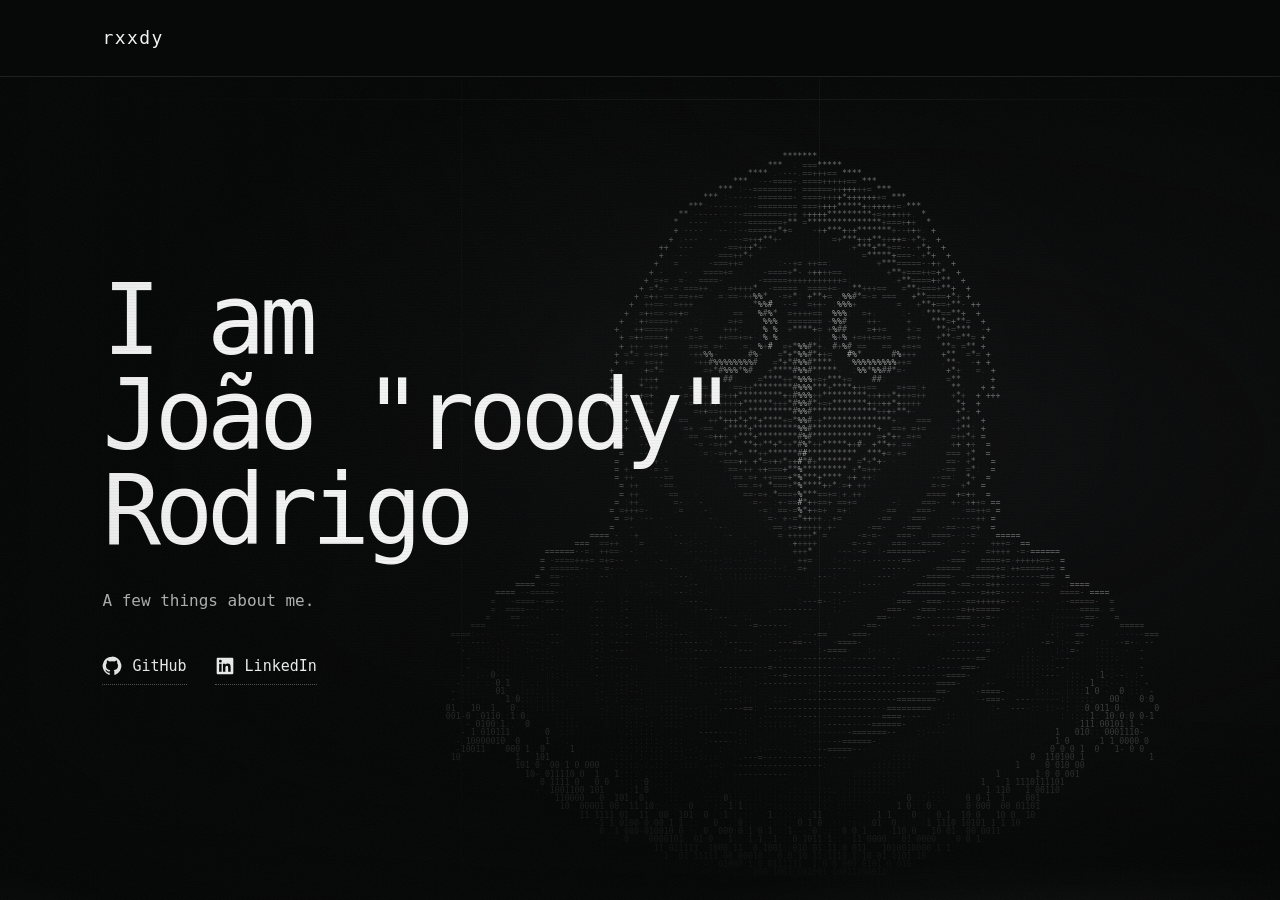
==== commit fb45e451: "Restore original ASCII character without particle animation" ====
--- a/index.html
+++ b/index.html
@@ -29,7 +29,6 @@
     <section id="home" class="hero" aria-labelledby="hero-title">
       <div class="hero-art" aria-hidden="true">
         <img class="plague-svg" src="img/plague-v2.svg" alt="">
-        <canvas id="character-particles"></canvas>
       </div>
       <div class="hero-grid" aria-hidden="true"></div>
       <div class="hero-txt">
@@ -50,12 +49,8 @@
           </a>
         </address>
       </div>
-      <div class="hero-controls">
-        <button id="particle-toggle" type="button" aria-pressed="false" hidden>Pause effect <span aria-hidden="true">Ⅱ</span></button>
-      </div>
     </section>
   </main>
 
-  <script src="js/character-particles.js"></script>
 </body>
 </html>
--- a/css/landing-v3.css
+++ b/css/landing-v3.css
@@ -128,8 +128,6 @@
 }
 .hero-art { position: absolute; inset: 0; z-index: -3; pointer-events: none; }
 .plague-svg { display: block; position: absolute; width: 100%; height: 100%; object-fit: contain; object-position: 80% center; opacity: .65; }
-.hero-art.is-ready .plague-svg { visibility: hidden; }
-#character-particles { display: block; width: 100%; height: 100%; }
 .hero::after { content: ''; position: absolute; inset: 0; z-index: -1; pointer-events: none; background: linear-gradient(90deg, #080909e8, #08090980 33%, transparent 65%), linear-gradient(0deg, #080909 0%, transparent 22%); }
 .hero-grid { position: absolute; z-index: -2; inset: 0 var(--page-gutter); pointer-events: none; border-left: 1px solid #ffffff08; background: linear-gradient(#ffffff08, #ffffff08) 33.333% 0 / 1px 100% no-repeat, linear-gradient(#ffffff08, #ffffff08) 66.666% 0 / 1px 100% no-repeat; }
 .hero-txt { position: relative; z-index: 1; justify-self: start; }
@@ -139,10 +137,6 @@
 .contact-links a { display: inline-flex; align-items: center; gap: 10px; padding: 6px 0; border-bottom: 1px dotted #565656; }
 .contact-links a:hover { background: #f2f2f2; color: #000; border-bottom-color: #f2f2f2; }
 .contact-links svg { width: 20px; height: 20px; flex: none; fill: currentColor; }
-.hero-controls { justify-self: end; font-size: 11px; line-height: 1.8; }
-#particle-toggle { display: block; min-height: 36px; border: 0; border-bottom: 1px solid #434848; padding: 5px 0; font: inherit; color: #bfc2c2; background: none; cursor: pointer; }
-#particle-toggle:hover { color: #fff; }
-#particle-toggle span { margin-left: 12px; }
 .type-line { display: block; width: max-content; white-space: nowrap; }
 .type-char { position: relative; animation: type-character 1ms step-end calc(250ms + var(--step) * 110ms) both; }
 .type-char::after { content: ''; position: absolute; right: -.12em; top: .15em; bottom: .08em; width: 2px; background: #bfc2c2; opacity: 0; animation: typing-caret 110ms step-end calc(251ms + var(--step) * 110ms); }
@@ -158,7 +152,6 @@
   h1 { font-size: clamp(36px, 10vw, 60px); }
   .hero::after { background: linear-gradient(90deg, #080909bd, #08090933), linear-gradient(0deg, #080909, transparent 40%); }
   .plague-svg { object-position: center; }
-  #particle-toggle { min-height: 44px; }
 }
 @media (max-width: 360px) { :root { --page-gutter: 20px; } }
 @media (prefers-reduced-motion: reduce) {
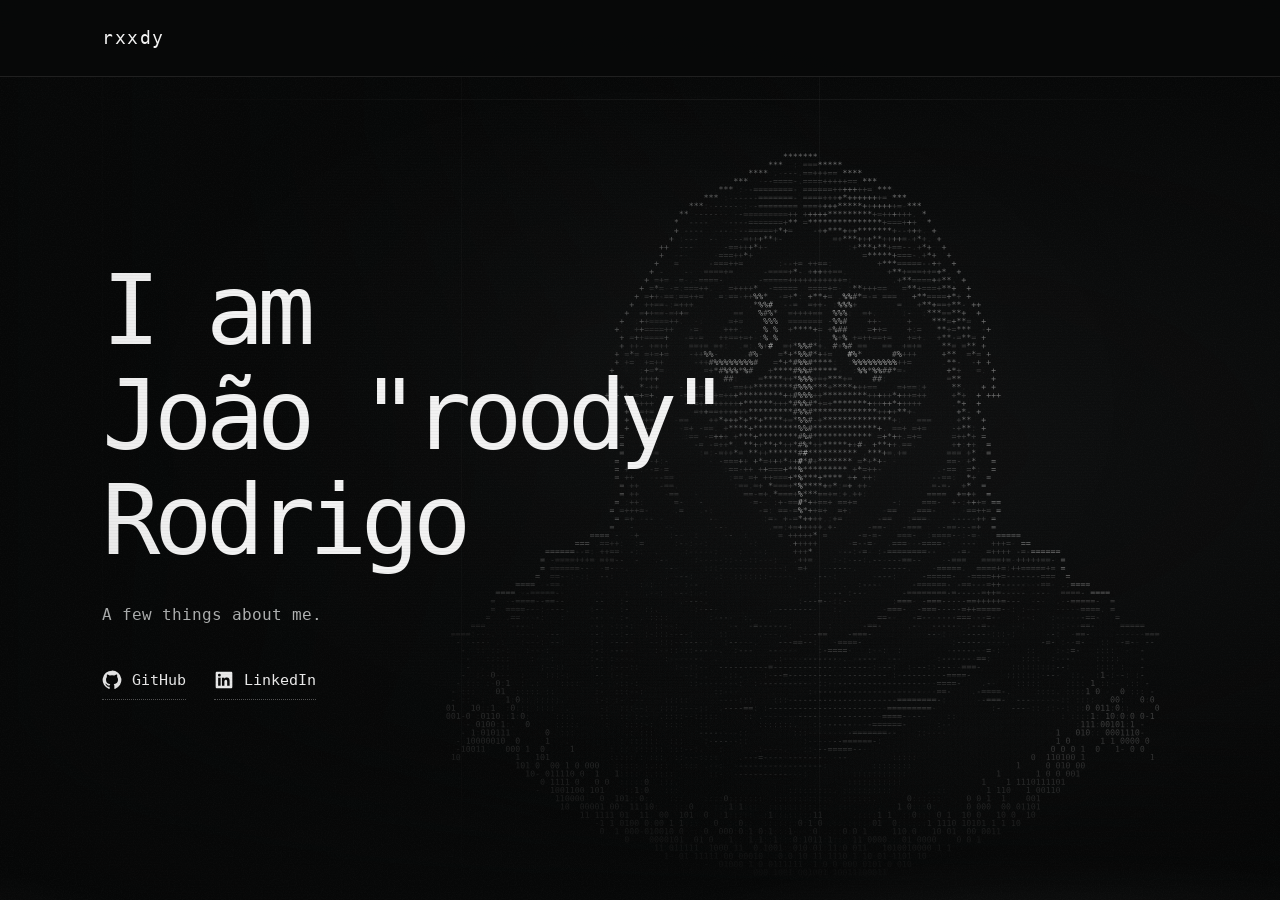
==== commit 05b2c22d: "Fix mobile typography and preserve ASCII avatar across devices" ====
--- a/index.html
+++ b/index.html
@@ -7,6 +7,7 @@
   <meta name="description" content="The personal homepage of rxxdy. Connect on GitHub and LinkedIn.">
   <meta name="color-scheme" content="dark">
   <meta name="theme-color" content="#050505">
+  <link rel="preload" href="fonts/dejavu-sans-mono-latin.woff2" as="font" type="font/woff2" crossorigin>
   <link rel="stylesheet" href="css/landing-v3.css">
 </head>
 <body class="landing-v3">
@@ -28,13 +29,13 @@
   <main id="content" tabindex="-1">
     <section id="home" class="hero" aria-labelledby="hero-title">
       <div class="hero-art" aria-hidden="true">
-        <img class="plague-svg" src="img/plague-v2.svg" alt="">
+        <img class="plague-svg" src="img/plague-outlined.svg" alt="" width="90" height="100">
       </div>
       <div class="hero-grid" aria-hidden="true"></div>
       <div class="hero-txt">
         <h1 id="hero-title" aria-label="I am João &quot;roody&quot; Rodrigo" style="--last-step: 24">
           <span class="type-line" aria-hidden="true"><span class="type-char" style="--step: 0">I</span><span class="type-char" style="--step: 1">&nbsp;</span><span class="type-char" style="--step: 2">a</span><span class="type-char" style="--step: 3">m</span></span>
-          <span class="type-line" aria-hidden="true"><span class="type-char" style="--step: 5">J</span><span class="type-char" style="--step: 6">o</span><span class="type-char" style="--step: 7">ã</span><span class="type-char" style="--step: 8">o</span><span class="type-char" style="--step: 9">&nbsp;</span><span class="type-char" style="--step: 10">&quot;</span><span class="type-char" style="--step: 11">r</span><span class="type-char" style="--step: 12">o</span><span class="type-char" style="--step: 13">o</span><span class="type-char" style="--step: 14">d</span><span class="type-char" style="--step: 15">y</span><span class="type-char" style="--step: 16">&quot;</span></span>
+          <span class="type-line" aria-hidden="true"><span class="type-char" style="--step: 5">J</span><span class="type-char" style="--step: 6">o</span><span class="type-char" style="--step: 7">ã</span><span class="type-char" style="--step: 8">o</span><span class="type-char" style="--step: 9">&#32;</span><span class="type-char" style="--step: 10">&quot;</span><span class="type-char" style="--step: 11">r</span><span class="type-char" style="--step: 12">o</span><span class="type-char" style="--step: 13">o</span><span class="type-char" style="--step: 14">d</span><span class="type-char" style="--step: 15">y</span><span class="type-char" style="--step: 16">&quot;</span></span>
           <span class="type-line" aria-hidden="true"><span class="type-char" style="--step: 18">R</span><span class="type-char" style="--step: 19">o</span><span class="type-char" style="--step: 20">d</span><span class="type-char" style="--step: 21">r</span><span class="type-char" style="--step: 22">i</span><span class="type-char" style="--step: 23">g</span><span class="type-char" style="--step: 24">o</span></span>
         </h1>
         <p class="tagline">A few things about me.</p>
--- a/css/landing-v3.css
+++ b/css/landing-v3.css
@@ -1,4 +1,12 @@
 /* Home v3: only the styles used by this page. */
+@font-face {
+  font-family: "Site Mono";
+  src: url("../fonts/dejavu-sans-mono-latin.woff2") format("woff2");
+  font-style: normal;
+  font-weight: 400 500;
+  font-display: swap;
+}
+
 :root {
   --page-gutter: clamp(24px, 8vw, 150px);
   --header-height: 77px;
@@ -10,7 +18,7 @@
   overflow-x: hidden;
   background: #080909;
   color: #b1b3b3;
-  font-family: "IBM Plex Mono", "Fira Code", "DejaVu Sans Mono", "Courier New", Courier, monospace;
+  font-family: "Site Mono", "DejaVu Sans Mono", "Courier New", Courier, monospace;
   font-size: 15px;
   line-height: 1.65;
 }
@@ -130,15 +138,15 @@
 .plague-svg { display: block; position: absolute; width: 100%; height: 100%; object-fit: contain; object-position: 80% center; opacity: .65; }
 .hero::after { content: ''; position: absolute; inset: 0; z-index: -1; pointer-events: none; background: linear-gradient(90deg, #080909e8, #08090980 33%, transparent 65%), linear-gradient(0deg, #080909 0%, transparent 22%); }
 .hero-grid { position: absolute; z-index: -2; inset: 0 var(--page-gutter); pointer-events: none; border-left: 1px solid #ffffff08; background: linear-gradient(#ffffff08, #ffffff08) 33.333% 0 / 1px 100% no-repeat, linear-gradient(#ffffff08, #ffffff08) 66.666% 0 / 1px 100% no-repeat; }
-.hero-txt { position: relative; z-index: 1; justify-self: start; }
-h1 { font-size: clamp(48px, 7.6vw, 112px); line-height: .98; letter-spacing: -.065em; margin: 0 0 28px; font-weight: 500; color: #f2f2f2; }
+.hero-txt { position: relative; z-index: 1; justify-self: start; min-width: 0; max-width: 100%; }
+h1 { font-size: clamp(48px, 7.6vw, 112px); line-height: 1.08; letter-spacing: -.065em; margin: 0 0 28px; font-weight: 500; color: #f2f2f2; }
 .tagline { font-size: clamp(13px, 1.25vw, 17px); line-height: 1.8; margin: 0 0 32px; }
 .contact-links { display: flex; flex-wrap: wrap; gap: 16px 28px; font-style: normal; }
 .contact-links a { display: inline-flex; align-items: center; gap: 10px; padding: 6px 0; border-bottom: 1px dotted #565656; }
 .contact-links a:hover { background: #f2f2f2; color: #000; border-bottom-color: #f2f2f2; }
 .contact-links svg { width: 20px; height: 20px; flex: none; fill: currentColor; }
-.type-line { display: block; width: max-content; white-space: nowrap; }
-.type-char { position: relative; animation: type-character 1ms step-end calc(250ms + var(--step) * 110ms) both; }
+.type-line { display: block; width: max-content; max-width: 100%; overflow-wrap: anywhere; }
+.type-char { position: relative; animation: type-character 1ms step-end calc(250ms + var(--step) * 110ms) backwards; }
 .type-char::after { content: ''; position: absolute; right: -.12em; top: .15em; bottom: .08em; width: 2px; background: #bfc2c2; opacity: 0; animation: typing-caret 110ms step-end calc(251ms + var(--step) * 110ms); }
 .type-line:last-child .type-char:last-child::after { animation: typing-caret 600ms step-end calc(251ms + var(--last-step) * 110ms) 3; }
 @keyframes type-character { from { visibility: hidden; } to { visibility: visible; } }
